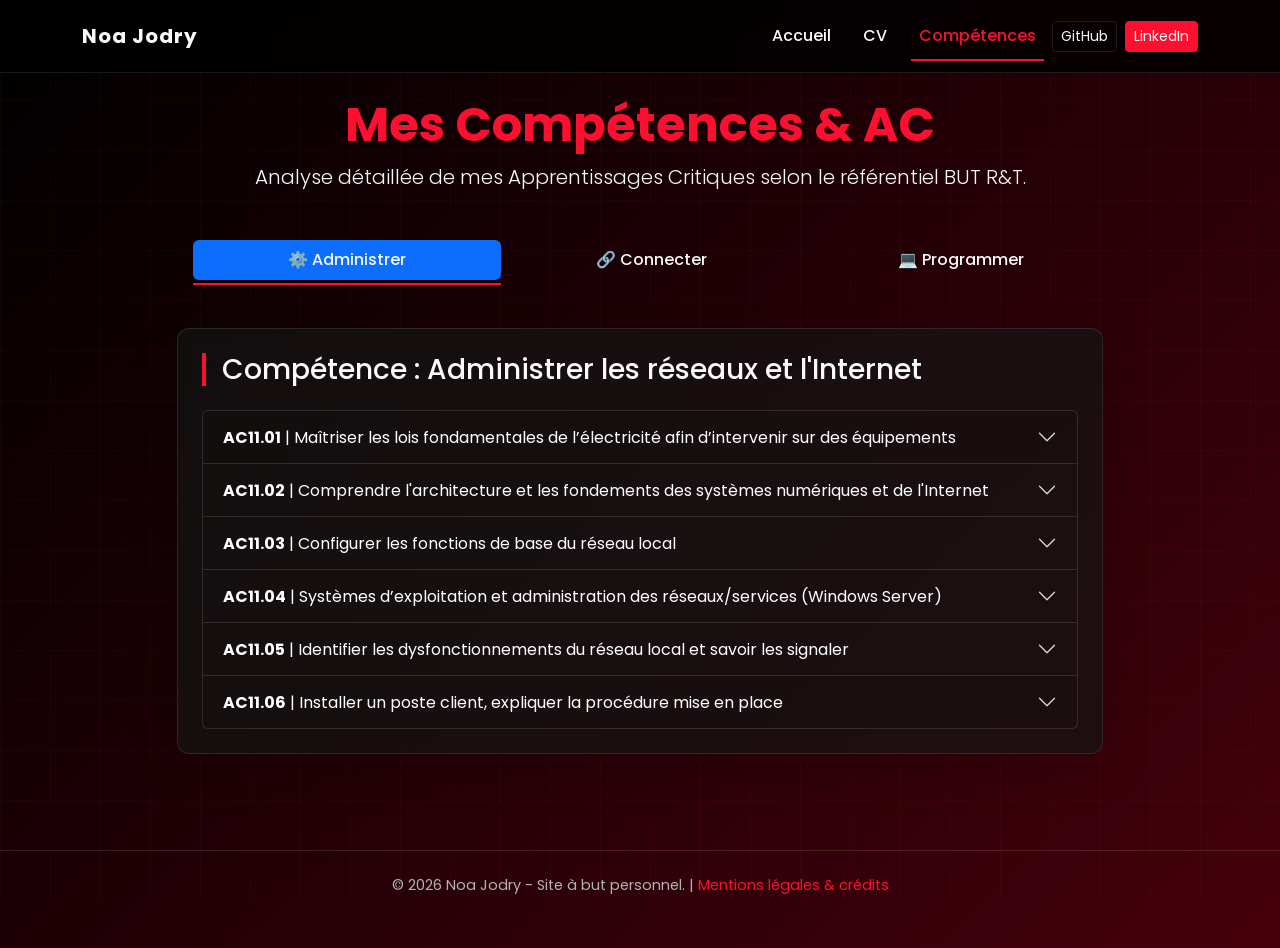
==== competences.html @ 57a2f50e "Update competences.html" ====
<!DOCTYPE html>
<html lang="fr">
<head>
  <meta charset="utf-8" />
  <meta name="viewport" content="width=device-width,initial-scale=1" />
  <title>Noa Jodry — Mes Compétences & AC</title>
  <link href="https://cdn.jsdelivr.net/npm/bootstrap@5.3.2/dist/css/bootstrap.min.css" rel="stylesheet">
  <link rel="stylesheet" href="assets/css/style.css">
  <link rel="icon" type="image/png" href="assets/favicon.png">
  <style>
    /* Ajustements pour les accordéons en thème sombre */
    .accordion-item { 
      background-color: rgba(255, 255, 255, 0.02); 
      border-color: rgba(255,255,255,0.1); 
    }
    .accordion-button { 
      background-color: rgba(0, 0, 0, 0.2); 
      color: #ffffff !important; /* Texte du bouton forcé en blanc */
    }
    .accordion-button:not(.collapsed) { 
      background-color: rgba(255, 15, 47, 0.1); 
      color: #ff0f2f !important; /* Texte rouge quand l'onglet est ouvert */
      box-shadow: none; 
    }
    /* Garde la flèche visible en blanc */
    .accordion-button::after { 
      filter: invert(1); 
    }
    /* --- NOUVEAU : Rend le texte à l'intérieur lisible --- */
    .accordion-body {
      color: rgba(255, 255, 255, 0.85) !important; /* Blanc légèrement adouci pour le confort de lecture */
    }
    .accordion-body strong {
      color: #ffffff !important; /* Met les mots en gras en blanc pur pour les faire ressortir */
    }
  </style>
</head>
<body>

  <nav id="mainNavbar" class="navbar navbar-expand-lg fixed-top">
    <div class="container">
      <a class="navbar-brand fw-bold" href="index.html">Noa Jodry</a>
      <button class="navbar-toggler" type="button" data-bs-toggle="collapse" data-bs-target="#navCollapse">
        <span class="navbar-toggler-icon"></span>
      </button>
      <div class="collapse navbar-collapse" id="navCollapse">
        <ul class="navbar-nav ms-auto align-items-lg-center">
          <li class="nav-item"><a class="nav-link" href="index.html">Accueil</a></li>
          <li class="nav-item"><a class="nav-link" href="cv.html">CV</a></li>
          <li class="nav-item"><a class="nav-link active" href="competences.html">Compétences</a></li>
          
          <li class="nav-item ms-2 d-none d-lg-block"><a class="btn btn-outline-light btn-sm" href="https://github.com/Nowaaa7" target="_blank">GitHub</a></li>
          <li class="nav-item ms-2 d-none d-lg-block"><a class="btn btn-primary btn-sm" href="https://www.linkedin.com/in/noa-jodry/" target="_blank">LinkedIn</a></li>
        </ul>
      </div>
    </div>
  </nav>

  <main class="container py-5 mt-5">
    <header class="text-center mb-5 reveal">
      <h1 class="text-primary display-5 fw-bold">Mes Compétences & AC</h1>
      <p class="lead">Analyse détaillée de mes Apprentissages Critiques selon le référentiel BUT R&T.</p>
    </header>

    <div class="row justify-content-center">
      <div class="col-lg-10">
        
        <ul class="nav nav-pills nav-fill mb-5 reveal delay-1" id="competencesTabs" role="tablist">
          <li class="nav-item" role="presentation">
            <button class="nav-link active" id="admin-tab" data-bs-toggle="tab" data-bs-target="#admin" type="button" role="tab" aria-controls="admin" aria-selected="true">
              ⚙️ Administrer
            </button>
          </li>
          <li class="nav-item" role="presentation">
            <button class="nav-link" id="connect-tab" data-bs-toggle="tab" data-bs-target="#connect" type="button" role="tab" aria-controls="connect" aria-selected="false">
              🔗 Connecter
            </button>
          </li>
          <li class="nav-item" role="presentation">
            <button class="nav-link" id="prog-tab" data-bs-toggle="tab" data-bs-target="#prog" type="button" role="tab" aria-controls="prog" aria-selected="false">
              💻 Programmer
            </button>
          </li>
        </ul>

        <div class="tab-content" id="competencesTabsContent">
          
          <div class="tab-pane fade show active" id="admin" role="tabpanel" aria-labelledby="admin-tab">
            <div class="card p-4 shadow-lg reveal">
              <h2 class="h3 border-start border-4 border-danger ps-3 mb-4">Compétence : Administrer les réseaux et l'Internet</h2>
              
              <div class="accordion" id="accordionAdmin">
                
                <div class="accordion-item">
                  <h2 class="accordion-header">
                    <button class="accordion-button collapsed" type="button" data-bs-toggle="collapse" data-bs-target="#ac1101">
                      <strong>AC11.01</strong> &nbsp;| Maîtriser les lois fondamentales de l’électricité afin d’intervenir sur des équipements
                    </button>
                  </h2>
                  <div id="ac1101" class="accordion-collapse collapse" data-bs-parent="#accordionAdmin">
                    <div class="accordion-body">
                      <div class="mb-3">
                        <span class="badge bg-primary">R1.04 - Fondamentaux des systèmes électroniques</span>
                      </div>
                      <p><strong>Ce que j'ai fait :</strong> J'ai réalisé des montages de circuits électriques sur platines d'essais, effectué des mesures avec des multimètres et vérifié les lois de Kirchhoff (mailles et nœuds) ainsi que la loi d'Ohm.</p>
                      <p><strong>Pourquoi je l'ai fait :</strong> C'est indispensable pour comprendre la couche physique des réseaux (couche 1 du modèle OSI) et savoir comment le signal électrique transite dans nos câbles (PoE, signaux binaires).</p>
                      <p><strong>Comment je l'ai fait :</strong> En TP, j'ai câblé des résistances en série et en parallèle, et utilisé des générateurs de tension continue. J'ai ensuite consigné les valeurs théoriques et pratiques dans un tableau.</p>
                      <p><strong>Mes difficultés :</strong> La manipulation des outils de mesure pour éviter les courts-circuits et bien comprendre la différence de branchement (série pour l'ampèremètre, parallèle pour le voltmètre) a demandé un temps d'adaptation.</p>
                      <p><strong>Ce que j'en ai appris :</strong> J'ai validé la théorie par la pratique et compris l'importance de l'atténuation du signal dans un support physique.</p>
                      <p><strong>Ce que je ferais autrement :</strong> Je prendrais le temps de modéliser systématiquement le circuit sur un simulateur (comme LTspice) avant de passer au câblage réel pour anticiper les résultats.</p>

                      <div class="mt-4 p-4 border border-secondary rounded" style="background-color: rgba(255, 15, 47, 0.05);">
                        <h5 class="h6 text-primary fw-bold mb-4">💻 Traces ciblées : Fichiers sources à télécharger</h5>
                        <div class="d-grid gap-3">
                          <a href="assets/TP3-R104-2025_v3.pdf" download class="btn btn-outline-light text-start d-flex justify-content-between align-items-center p-3">
                            <span><strong>📄 TP3-R104-2025_v3.pdf</strong> TP3 : Compléments et Sensibilisation aux risques électriques</span>
                            <span class="text-primary">📥 Télécharger</span>
                          </a>
                          <a href="assets/TP4-R104-2025_v4.pdf" download class="btn btn-outline-light text-start d-flex justify-content-between align-items-center p-3">
                            <span><strong>📄 TP4-R104-2025_v4.pdf</strong> TP4 : Notion d‘impédance</span>
                            <span class="text-primary">📥 Télécharger</span>
                          </a>
                        </div>
                      </div>
                    </div>
                  </div>
                </div>

                <div class="accordion-item">
                  <h2 class="accordion-header">
                    <button class="accordion-button collapsed" type="button" data-bs-toggle="collapse" data-bs-target="#ac1102">
                      <strong>AC11.02</strong> &nbsp;| Comprendre l'architecture et les fondements des systèmes numériques et de l'Internet
                    </button>
                  </h2>
                  <div id="ac1102" class="accordion-collapse collapse" data-bs-parent="#accordionAdmin">
                    <div class="accordion-body">
                      <div class="mb-3">
                        <span class="badge bg-primary">R1.06 - Architecture des systèmes numériques</span>
                        <span class="badge bg-secondary">R2.06 - Numérisation de l'information</span>
                      </div>
                      <p><strong>Ce que j'ai fait :</strong> J'ai étudié le fonctionnement interne d'un processeur, réalisé des conversions de bases (binaire, hexadécimal) et travaillé sur la logique combinatoire (portes logiques, tables de vérité).</p>
                      <p><strong>Pourquoi je l'ai fait :</strong> Pour comprendre comment une machine (ordinateur ou routeur) traite réellement l'information au niveau matériel et comment les masques sous-réseaux sont calculés mathématiquement.</p>
                      <p><strong>Comment je l'ai fait :</strong> Par des exercices d'algèbre de Boole, des simplifications de tableaux de Karnaugh, et l'utilisation de simulateurs logiques (Logisim) pour recréer des additionneurs binaires.</p>
                      <p><strong>Mes difficultés :</strong> L'abstraction mathématique de l'algèbre de Boole et la méthode de Karnaugh pour simplifier les équations complexes m'ont demandé beaucoup de concentration.</p>
                      <p><strong>Ce que j'en ai appris :</strong> J'ai une vision claire de la façon dont le code est traduit en impulsions électriques, ce qui m'aide énormément pour comprendre l'adressage IPv4 et IPv6.</p>
                      <p><strong>Ce que je ferais autrement :</strong> J'utiliserais des outils de visualisation en ligne plus souvent pour m'entraîner à la conversion binaire de tête de manière plus ludique.</p>

                      <div class="mt-4 p-4 border border-secondary rounded" style="background-color: rgba(255, 15, 47, 0.05);">
                        <h5 class="h6 text-primary fw-bold mb-4">💻 Traces ciblées : Fichiers sources à télécharger</h5>
                        <div class="d-grid gap-3">
                          <a href="assets/TP_binaire_solutions.ipynb.json" download class="btn btn-outline-light text-start d-flex justify-content-between align-items-center p-3">
                            <span><strong>📄 TP_binaire_solutions.ipynb.json</strong> TP : Codage de l'information binaire</span>
                            <span class="text-primary">📥 Télécharger</span>
                          </a>
                          <a href="assets/TP_logique_solutions.ipynb.json" download class="btn btn-outline-light text-start d-flex justify-content-between align-items-center p-3">
                            <span><strong>📄 TP_logique_solutions.ipynb.json</strong> TP : Logique combinatoire</span>
                            <span class="text-primary">📥 Télécharger</span>
                          </a>
                        </div>
                      </div>
                    </div>
                  </div>
                </div>

                <div class="accordion-item">
                  <h2 class="accordion-header">
                    <button class="accordion-button collapsed" type="button" data-bs-toggle="collapse" data-bs-target="#ac1103">
                      <strong>AC11.03</strong> &nbsp;| Configurer les fonctions de base du réseau local
                    </button>
                  </h2>
                  <div id="ac1103" class="accordion-collapse collapse" data-bs-parent="#accordionAdmin">
                    <div class="accordion-body">
                      <div class="mb-3">
                        <span class="badge bg-primary">R1.01 - Initiation aux réseaux</span>
                        <span class="badge bg-secondary">R1.03 - Réseaux locaux</span>
                      </div>
                      <p><strong>Ce que j'ai fait :</strong> J'ai configuré des commutateurs et routeurs Cisco. J'ai mis en place des VLANs, configuré le routage inter-VLAN (Router-on-a-Stick), et défini des routes statiques.</p>
                      <p><strong>Pourquoi je l'ai fait :</strong> Pour segmenter un réseau d'entreprise, isoler les différents services (RH, Production, Serveurs) et assurer la communication entre eux de manière contrôlée.</p>
                      <p><strong>Comment je l'ai fait :</strong> J'ai d'abord simulé la topologie sur Cisco Packet Tracer, puis j'ai implémenté les commandes CLI (IOS Cisco) sur du matériel physique en baie de brassage via un câble console.</p>
                      <p><strong>Mes difficultés :</strong> Mémoriser l'arborescence des modes de commandes Cisco (mode utilisateur, privilégié, configuration globale) et diagnostiquer les erreurs de configuration sur les ports Trunk.</p>
                      <p><strong>Ce que j'en ai appris :</strong> Je maîtrise la logique d'acheminement des trames MAC (couche 2) et des paquets IP (couche 3), et l'importance cruciale de la documentation réseau.</p>
                      <p><strong>Ce que je ferais autrement :</strong> Je prendrais l'habitude de sauvegarder mes configurations (`copy run start`) beaucoup plus régulièrement lors de mes TP sur matériel réel pour éviter les pertes de données.</p>

                      <div class="mt-4 p-4 border border-secondary rounded" style="background-color: rgba(255, 15, 47, 0.05);">
                        <h5 class="h6 text-primary fw-bold mb-4">💻 Traces ciblées : Fichiers sources à télécharger</h5>
                        <div class="d-grid gap-3">
                          <a href="assets/R101_TP6_Jodry_Noa.pdf" download class="btn btn-outline-light text-start d-flex justify-content-between align-items-center p-3">
                            <span><strong>📄 R101_TP6_Jodry_Noa.pdf</strong> R101 - TP6 : Découverte des services réseau</span>
                            <span class="text-primary">📥 Télécharger</span>
                          </a>
                        </div>
                      </div>
                    </div>
                  </div>
                </div>

                <div class="accordion-item">
                  <h2 class="accordion-header">
                    <button class="accordion-button collapsed" type="button" data-bs-toggle="collapse" data-bs-target="#ac1104">
                      <strong>AC11.04</strong> &nbsp;| Systèmes d’exploitation et administration des réseaux/services (Windows Server)
                    </button>
                  </h2>
                  <div id="ac1104" class="accordion-collapse collapse" data-bs-parent="#accordionAdmin">
                    <div class="accordion-body">
                      <div class="mb-3">
                        <span class="badge bg-primary">R1.08 - Base des systèmes d'exploitation</span>
                        <span class="badge bg-secondary">R2.02 - Administration système</span>
                      </div>
                      <p><strong>Ce que j'ai fait :</strong> J'ai conçu et développé une infrastructure centralisée sous Windows Server 2016. J'ai créé un domaine Active Directory, organisé des OU (Élèves/Profs), géré des partages NTFS et automatisé la création des comptes avec un script PowerShell.</p>
                      <p><strong>Pourquoi je l'ai fait :</strong> Pour centraliser l'authentification des utilisateurs, sécuriser les données via le principe du "Moindre Privilège", et automatiser des tâches d'administration lourdes.</p>
                      <p><strong>Comment je l'ai fait :</strong> En utilisant l'interface <em>Utilisateurs et ordinateurs Active Directory</em> et les GPO. Pour les permissions, j'ai configuré les partages en "Contrôle total" et géré les restrictions via NTFS. J'ai scripté avec les cmdlets <code>New-ADUser</code> et <code>icacls</code>.</p>
                      <p><strong>Mes difficultés :</strong> Comprendre que la permission effective est la plus restrictive entre celle du partage réseau et celle du système de fichiers NTFS. La syntaxe PowerShell m'a également demandé beaucoup de rigueur.</p>
                      <p><strong>Ce que j'en ai appris :</strong> La différence fondamentale entre permissions réseau et locales. J'ai pris conscience de l'importance de l'automatisation pour l'industrialisation d'un SI.</p>
                      <p><strong>Ce que je ferais autrement :</strong> Mon script PowerShell pourrait être amélioré pour lire directement les données d'un fichier <code>.csv</code> fourni par les RH, afin d'importer toute une promotion d'un seul coup.</p>
                      
                      <div class="mt-4 p-4 border border-secondary rounded" style="background-color: rgba(255, 15, 47, 0.05);">
                        <h5 class="h6 text-primary fw-bold mb-4">💻 Traces ciblées : Fichiers sources à télécharger</h5>
                        <div class="d-grid gap-3">
                          <a href="assets/TP_binaire_solutions.ipynb.json" download class="btn btn-outline-light text-start d-flex justify-content-between align-items-center p-3">
                            <span><strong>📄 TP_binaire_solutions.ipynb.json</strong> TP : Codage de l'information binaire</span>
                            <span class="text-primary">📥 Télécharger</span>
                          </a>
                          <a href="assets/TP_logique_solutions.ipynb.json" download class="btn btn-outline-light text-start d-flex justify-content-between align-items-center p-3">
                            <span><strong>📄 TP_logique_solutions.ipynb.json</strong> TP : Logique combinatoire</span>
                            <span class="text-primary">📥 Télécharger</span>
                          </a>
                        </div>
                      </div>
                    </div>
                  </div>
                </div>

                <div class="accordion-item">
                  <h2 class="accordion-header">
                    <button class="accordion-button collapsed" type="button" data-bs-toggle="collapse" data-bs-target="#ac1105">
                      <strong>AC11.05</strong> &nbsp;| Identifier les dysfonctionnements du réseau local et savoir les signaler
                    </button>
                  </h2>
                  <div id="ac1105" class="accordion-collapse collapse" data-bs-parent="#accordionAdmin">
                    <div class="accordion-body">
                      <div class="mb-3">
                        <span class="badge bg-primary">R1.02 - Principes des réseaux</span>
                        <span class="badge bg-secondary">R2.03 - Base des services réseaux</span>
                      </div>
                      <p><strong>Ce que j'ai fait :</strong> J'ai utilisé l'analyseur de trames Wireshark pour capturer du trafic et identifier l'origine de pannes réseau (boucles de routage, requêtes DHCP sans réponse).</p>
                      <p><strong>Pourquoi je l'ai fait :</strong> Le "troubleshooting" (dépannage) est le cœur du métier R&T. Il faut savoir isoler un problem plutôt que de deviner son origine.</p>
                      <p><strong>Comment je l'ai fait :</strong> En appliquant une méthode "Bottom-Up" (de la couche physique 1 à la couche applicative 7). Utilisation des commandes <code>ping</code>, <code>tracert / traceroute</code>, et des filtres Wireshark (ex: <code>ip.addr == ...</code>).</p>
                      <p><strong>Mes difficultés :</strong> Lire et interpréter les paquets directement dans leurs formats bruts (hexadécimal) et comprendre la structure des entêtes (TCP, IP).</p>
                      <p><strong>Ce que j'en ai appris :</strong> Les commandes de diagnostic de base sont très puissantes. J'ai appris à ne jamais paniquer face à une panne et à procéder par élimination.</p>
                      <p><strong>Ce que je ferais autrement :</strong> Rédiger des fiches d'incidents plus détaillées ("tickets") lors des TP pour documenter la panne, ses causes, et la solution apportée, comme on le fait en entreprise.</p>

                      <div class="mt-4 p-4 border border-secondary rounded" style="background-color: rgba(255, 15, 47, 0.05);">
                        <h5 class="h6 text-primary fw-bold mb-4">💻 Traces ciblées : Fichiers sources à télécharger</h5>
                        <div class="d-grid gap-3">
                          <a href="assets/Compte-Rendu TP1 R203.pdf" download class="btn btn-outline-light text-start d-flex justify-content-between align-items-center p-3">
                            <span><strong>📄 Compte-Rendu TP1 R203.pdf</strong> R2.03 - TP1 Serveur WEB Apache2 & Serveur WEB Nginx</span>
                            <span class="text-primary">📥 Télécharger</span>
                          </a>
                        </div>
                      </div>
                    </div>
                  </div>
                </div>

                <div class="accordion-item">
                  <h2 class="accordion-header">
                    <button class="accordion-button collapsed" type="button" data-bs-toggle="collapse" data-bs-target="#ac1106">
                      <strong>AC11.06</strong> &nbsp;| Installer un poste client, expliquer la procédure mise en place
                    </button>
                  </h2>
                  <div id="ac1106" class="accordion-collapse collapse" data-bs-parent="#accordionAdmin">
                    <div class="accordion-body">
                      <div class="mb-3">
                        <span class="badge bg-primary">R1.08 - Base des systèmes d'exploitation</span>
                      </div>
                      <p><strong>Ce que j'ai fait :</strong> J'ai installé des systèmes d'exploitation clients (Windows 10, Ubuntu Linux) sur des machines physiques et des machines virtuelles (VirtualBox, VMware). J'ai configuré leurs paramètres réseaux.</p>
                      <p><strong>Pourquoi je l'ai fait :</strong> Pour fournir un environnement de travail fonctionnel à un utilisateur final et le connecter au réseau local de l'entreprise.</p>
                      <p><strong>Comment je l'ai fait :</strong> Création de clés USB bootables avec l'outil Rufus, gestion des séquences de boot dans le BIOS/UEFI, partitionnement des disques, et jonction aux domaines Active Directory.</p>
                      <p><strong>Mes difficultés :</strong> Comprendre les différents types de partitionnement (MBR vs GPT) et les problèmes de pilotes (drivers) de cartes réseau post-installation.</p>
                      <p><strong>Ce que j'en ai appris :</strong> L'importance de la phase de post-installation (mises à jour de sécurité, configuration des pare-feux locaux, installation d'antivirus).</p>
                      <p><strong>Ce que je ferais autrement :</strong> Je m'intéresserais davantage aux outils de déploiement d'images réseau (comme WDS ou FOG) pour ne plus avoir à faire ces installations manuellement poste par poste.</p>

                      <div class="mt-4 p-3 border border-secondary rounded" style="background-color: rgba(255, 15, 47, 0.05);">
                        <h5 class="h6 text-primary fw-bold mb-3">📸 Traces ciblées :</h5>
                        <div class="row g-3">
                          <div class="col-md-6 text-center">
                            <p class="small text-muted mb-2"><em>Organisation des groupes AD</em></p>
                            <img src="assets/trace1.png" alt="Capture Active Directory" class="img-fluid rounded border border-secondary zoomable-image" style="max-height: 200px; object-fit: cover;">
                          </div>
                          <div class="col-md-6 text-center">
                            <p class="small text-muted mb-2"><em>Script d'automatisation PowerShell</em></p>
                            <img src="assets/trace2.png" alt="Capture PowerShell" class="img-fluid rounded border border-secondary zoomable-image" style="max-height: 200px; object-fit: cover;">
                          </div>
                        </div>
                      </div>
                    </div>
                  </div>
                </div>

              </div> </div>
          </div>

          <div class="tab-pane fade" id="connect" role="tabpanel" aria-labelledby="connect-tab">
            <div class="card p-4 shadow-lg reveal">
              <h2 class="h3 border-start border-4 border-danger ps-3 mb-4">Compétence : Connecter les entreprises et les usagers</h2>
              
              <div class="accordion" id="accordionConnect">

                <div class="accordion-item">
                  <h2 class="accordion-header">
                    <button class="accordion-button collapsed" type="button" data-bs-toggle="collapse" data-bs-target="#ac1201">
                      <strong>AC12.01</strong> &nbsp;| Mesurer, analyser et commenter les signaux
                    </button>
                  </h2>
                  <div id="ac1201" class="accordion-collapse collapse" data-bs-parent="#accordionConnect">
                    <div class="accordion-body">
                      <div class="mb-3">
                        <span class="badge bg-primary">R1.13 - Mathématiques du signal</span>
                        <span class="badge bg-secondary">R2.05 - Signaux et systèmes</span>
                      </div>
                      <p><strong>Ce que j'ai fait :</strong> J'ai généré des signaux électriques (carrés, sinusoïdaux) et je les ai mesurés à l'aide d'oscilloscopes numériques pour en analyser le comportement dans le temps et en fréquence.</p>
                      <p><strong>Pourquoi je l'ai fait :</strong> L'information transmise sur les réseaux (comme l'ADSL ou la fibre) repose sur des variations de signaux. Comprendre ces phénomènes permet de diagnostiquer les erreurs de transmission (bruit, atténuation).</p>
                      <p><strong>Comment je l'ai fait :</strong> Utilisation de générateurs de basses fréquences (GBF), réglage des bases de temps et des déclencheurs (triggers) sur l'oscilloscope, et calculs de périodes, fréquences, et amplitudes.</p>
                      <p><strong>Mes difficultés :</strong> La stabilisation d'un signal complexe à l'écran à l'aide de la fonction trigger, et le calcul mental rapide pour passer des divisions de l'écran aux valeurs réelles.</p>
                      <p><strong>Ce que j'en ai appris :</strong> Un signal théorique carré n'est jamais parfait en réalité (temps de montée, de descente, dépassement), ce qui impacte la vitesse maximale de transmission des données (débit binaire).</p>
                      <p><strong>Ce que je ferais autrement :</strong> J'utiliserais les fonctionnalités d'export USB de l'oscilloscope pour intégrer de vraies courbes dans mes comptes rendus de TP au lieu de les dessiner schématiquement.</p>

                      <div class="mt-4 p-4 border border-secondary rounded" style="background-color: rgba(255, 15, 47, 0.05);">
                        <h5 class="h6 text-primary fw-bold mb-4">💻 Traces ciblées : Fichiers sources à télécharger</h5>
                        <div class="d-grid gap-3">
                          <a href="assets/AC1201_document1.pdf" download class="btn btn-outline-light text-start d-flex justify-content-between align-items-center p-3">
                            <span><strong>📄 AC1201_document1.pdf</strong> Description du premier document</span>
                            <span class="text-primary">📥 Télécharger</span>
                          </a>
                          <a href="assets/AC1201_document2.pdf" download class="btn btn-outline-light text-start d-flex justify-content-between align-items-center p-3">
                            <span><strong>📄 AC1201_document2.pdf</strong> Description du deuxième document</span>
                            <span class="text-primary">📥 Télécharger</span>
                          </a>
                        </div>
                      </div>
                    </div>
                  </div>
                </div>

                <div class="accordion-item">
                  <h2 class="accordion-header">
                    <button class="accordion-button collapsed" type="button" data-bs-toggle="collapse" data-bs-target="#ac1202">
                      <strong>AC12.02</strong> &nbsp;| Caractériser des systèmes de transmissions élémentaires (Modélisation)
                    </button>
                  </h2>
                  <div id="ac1202" class="accordion-collapse collapse" data-bs-parent="#accordionConnect">
                    <div class="accordion-body">
                      <div class="mb-3">
                        <span class="badge bg-primary">R1.14 - Mathématiques des transmissions</span>
                        <span class="badge bg-secondary">SAE 1.03 - Découvrir un dispositif de transmission</span>
                      </div>
                      <p><strong>Ce que j'ai fait :</strong> Dans le cadre de la SAE 1.03, j'ai modélisé mathématiquement et numériquement une ligne de transmission en cuivre (câble coaxial, paires torsadées) à l'aide du logiciel LTspice.</p>
                      <p><strong>Pourquoi je l'ai fait :</strong> Pour anticiper la dégradation du signal selon la longueur du câble, sans avoir besoin de dérouler physiquement des kilomètres de cuivre.</p>
                      <p><strong>Comment je l'ai fait :</strong> En modélisant des tronçons de ligne par des composants élémentaires (Résistances, Inductances, Condensateurs = schéma RLC série/parallèle), puis en lançant des simulations temporelles et fréquentielles (diagrammes de Bode).</p>
                      <p><strong>Mes difficultés :</strong> La prise en main de l'interface de LTspice, un peu austère, et la corrélation entre les équations mathématiques théoriques vues en cours et les résultats de la simulation.</p>
                      <p><strong>Ce que j'en ai appris :</strong> J'ai visuellement compris pourquoi la longueur d'un câble Ethernet RJ45 est limitée à environ 100 mètres avant de subir une atténuation trop sévère nécessitant un répéteur.</p>
                      <p><strong>Ce que je ferais autrement :</strong> Je prendrais le temps d'explorer l'outil MATLAB/Simulink en parallèle pour obtenir des graphiques plus esthétiques pour mes rapports de projet.</p>

                      <div class="mt-4 p-4 border border-secondary rounded" style="background-color: rgba(255, 15, 47, 0.05);">
                        <h5 class="h6 text-primary fw-bold mb-4">💻 Traces ciblées : Fichiers sources à télécharger</h5>
                        <div class="d-grid gap-3">
                          <a href="assets/AC1202_document1.pdf" download class="btn btn-outline-light text-start d-flex justify-content-between align-items-center p-3">
                            <span><strong>📄 AC1202_document1.pdf</strong> Description du premier document</span>
                            <span class="text-primary">📥 Télécharger</span>
                          </a>
                          <a href="assets/AC1202_document2.pdf" download class="btn btn-outline-light text-start d-flex justify-content-between align-items-center p-3">
                            <span><strong>📄 AC1202_document2.pdf</strong> Description du deuxième document</span>
                            <span class="text-primary">📥 Télécharger</span>
                          </a>
                        </div>
                      </div>
                    </div>
                  </div>
                </div>

                <div class="accordion-item">
                  <h2 class="accordion-header">
                    <button class="accordion-button collapsed" type="button" data-bs-toggle="collapse" data-bs-target="#ac1203">
                      <strong>AC12.03</strong> &nbsp;| Déployer des supports de transmission
                    </button>
                  </h2>
                  <div id="ac1203" class="accordion-collapse collapse" data-bs-parent="#accordionConnect">
                    <div class="accordion-body">
                      <div class="mb-3">
                        <span class="badge bg-primary">R1.05 - Supports de transmission pour les réseaux</span>
                      </div>
                      <p><strong>Ce que j'ai fait :</strong> J'ai réalisé du câblage réseau physique (fabrication de cordons RJ45 droits et croisés) et testé la connectivité de la baie de brassage jusqu'aux prises murales.</p>
                      <p><strong>Pourquoi je l'ai fait :</strong> Le câblage est la base de toute infrastructure. Un mauvais sertissage peut causer des erreurs intermittentes extrêmement complexes à détecter au niveau logique (pertes de paquets, chute de débit).</p>
                      <p><strong>Comment je l'ai fait :</strong> À l'aide de pinces à sertir, de pinces à dénuder et de câbles UTP/STP. J'ai respecté scrupuleusement la norme de câblage T568B, puis testé mes câbles avec un testeur de continuité.</p>
                      <p><strong>Mes difficultés :</strong> Maintenir les 8 petits fils de cuivre alignés dans le bon ordre de couleur lors de l'insertion dans l'embout RJ45 avant de serrer avec la pince.</p>
                      <p><strong>Ce que j'en ai appris :</strong> La rigueur manuelle est aussi importante que la logique informatique. J'ai également compris le rôle du blindage (feuille d'aluminium) contre les interférences électromagnétiques (EMI).</p>
                      <p><strong>Ce que je ferais autrement :</strong> J'aimerais m'entraîner davantage sur les supports optiques (fibre) et utiliser une soudeuse à fibre optique, car c'est le standard de demain.</p>

                      <div class="mt-4 p-4 border border-secondary rounded" style="background-color: rgba(255, 15, 47, 0.05);">
                        <h5 class="h6 text-primary fw-bold mb-4">💻 Traces ciblées : Fichiers sources à télécharger</h5>
                        <div class="d-grid gap-3">
                          <a href="assets/AC1203_document1.pdf" download class="btn btn-outline-light text-start d-flex justify-content-between align-items-center p-3">
                            <span><strong>📄 AC1203_document1.pdf</strong> Description du premier document</span>
                            <span class="text-primary">📥 Télécharger</span>
                          </a>
                          <a href="assets/AC1203_document2.pdf" download class="btn btn-outline-light text-start d-flex justify-content-between align-items-center p-3">
                            <span><strong>📄 AC1203_document2.pdf</strong> Description du deuxième document</span>
                            <span class="text-primary">📥 Télécharger</span>
                          </a>
                        </div>
                      </div>
                    </div>
                  </div>
                </div>

                <div class="accordion-item">
                  <h2 class="accordion-header">
                    <button class="accordion-button collapsed" type="button" data-bs-toggle="collapse" data-bs-target="#ac1204">
                      <strong>AC12.04</strong> &nbsp;| Connecter les systèmes de ToIP (Asterisk / VoIP)
                    </button>
                  </h2>
                  <div id="ac1204" class="accordion-collapse collapse" data-bs-parent="#accordionConnect">
                    <div class="accordion-body">
                      <div class="mb-3">
                        <span class="badge bg-primary">R2.04 - Initiation à la téléphonie d'entreprise</span>
                      </div>
                      <p><strong>Ce que j'ai fait :</strong> J'ai déployé un serveur IPBX sous Asterisk (Linux Alpine), configuré des postes Fanvil (interface web) et des téléphones Cisco via auto-provisioning (serveur TFTP). J'ai paramétré le Dialplan (messagerie, serveur vocal interactif).</p>
                      <p><strong>Pourquoi je l'ai fait :</strong> Pour mettre en place une infrastructure de communication permettant aux collaborateurs de s'appeler, tout en garantissant l'interopérabilité entre différents constructeurs via le protocole SIP.</p>
                      <p><strong>Comment je l'ai fait :</strong> Dans Asterisk, manipulation des fichiers <code>pjsip.conf</code> (endpoints, auth) et <code>extensions.conf</code> (le Dialplan). Pour les Cisco, installation d'un service <code>in.tftpd</code> et création de fichiers XML (ex: <code>SEP<MAC>.cnf.xml</code>).</p>
                      <p><strong>Mes difficultés :</strong> La syntaxe stricte d'Asterisk. Des soucis d'enregistrement SIP (erreurs de bind ou d'identifiants). L'auto-provisioning Cisco exigeait que le nom du fichier XML contienne la bonne adresse MAC sans aucune erreur.</p>
                      <p><strong>Ce que j'en ai appris :</strong> Le fonctionnement du SIP (port UDP 5060) pour l'établissement des sessions. J'ai saisi l'avantage de l'auto-provisioning en milieu professionnel (déploiement de masse) face à la configuration manuelle.</p>
                      <p><strong>Ce que je ferais autrement :</strong> Plutôt que de copier manuellement les fichiers XML, je développerais un script Python prenant en entrée un fichier CSV (MAC et extensions) pour générer automatiquement tous les fichiers de configuration.</p>
                      
                      <div class="mt-4 p-4 border border-secondary rounded" style="background-color: rgba(255, 15, 47, 0.05);">
                        <h5 class="h6 text-primary fw-bold mb-4">💻 Traces ciblées : Fichiers sources à télécharger</h5>
                        <div class="d-grid gap-3">
                          <a href="assets/AC1204_document1.pdf" download class="btn btn-outline-light text-start d-flex justify-content-between align-items-center p-3">
                            <span><strong>📄 AC1204_document1.pdf</strong> Description du premier document</span>
                            <span class="text-primary">📥 Télécharger</span>
                          </a>
                          <a href="assets/AC1204_document2.pdf" download class="btn btn-outline-light text-start d-flex justify-content-between align-items-center p-3">
                            <span><strong>📄 AC1204_document2.pdf</strong> Description du deuxième document</span>
                            <span class="text-primary">📥 Télécharger</span>
                          </a>
                        </div>
                      </div>
                    </div>
                  </div>
                </div>

                <div class="accordion-item">
                  <h2 class="accordion-header">
                    <button class="accordion-button collapsed" type="button" data-bs-toggle="collapse" data-bs-target="#ac1205">
                      <strong>AC12.05</strong> &nbsp;| Communiquer avec un tiers et adapter son discours
                    </button>
                  </h2>
                  <div id="ac1205" class="accordion-collapse collapse" data-bs-parent="#accordionConnect">
                    <div class="accordion-body">
                      <div class="mb-3">
                        <span class="badge bg-primary">R1.11 / R2.11 - Communication</span>
                      </div>
                      <p><strong>Ce que j'ai fait :</strong> J'ai rédigé des rapports techniques pour chaque projet (SAE) et j'ai soutenu mes travaux à l'oral devant un jury d'enseignants. J'ai aussi rédigé des mails professionnels simulés.</p>
                      <p><strong>Pourquoi je l'ai fait :</strong> Un technicien réseau ne fait pas que coder ou câbler. Il doit expliquer ses choix à sa hiérarchie, former des utilisateurs, et convaincre des clients. La communication est essentielle.</p>
                      <p><strong>Comment je l'ai fait :</strong> J'ai structuré mes comptes rendus (Introduction, Méthodologie, Résultats, Conclusion) et conçu des diaporamas épurés. À l'oral, j'ai travaillé mon débit de parole et ma posture.</p>
                      <p><strong>Mes difficultés :</strong> Vulgariser des concepts très techniques (comme le routage inter-VLAN) pour un auditoire qui ne serait pas forcément expert en informatique.</p>
                      <p><strong>Ce que j'en ai appris :</strong> Un bon schéma vaut parfois mieux qu'un long discours. J'ai appris à adapter mon vocabulaire technique selon mon interlocuteur (directeur financier vs ingénieur réseau).</p>
                      <p><strong>Ce que je ferais autrement :</strong> Je m'enregistrerais en vidéo lors de mes répétitions pour repérer mes tics de langage et améliorer la fluidité de mes présentations.</p>

                      <div class="mt-4 p-4 border border-secondary rounded" style="background-color: rgba(255, 15, 47, 0.05);">
                        <h5 class="h6 text-primary fw-bold mb-4">💻 Traces ciblées : Fichiers sources à télécharger</h5>
                        <div class="d-grid gap-3">
                          <a href="assets/AC1205_document1.pdf" download class="btn btn-outline-light text-start d-flex justify-content-between align-items-center p-3">
                            <span><strong>📄 AC1205_document1.pdf</strong> Description du premier document</span>
                            <span class="text-primary">📥 Télécharger</span>
                          </a>
                          <a href="assets/AC1205_document2.pdf" download class="btn btn-outline-light text-start d-flex justify-content-between align-items-center p-3">
                            <span><strong>📄 AC1205_document2.pdf</strong> Description du deuxième document</span>
                            <span class="text-primary">📥 Télécharger</span>
                          </a>
                        </div>
                      </div>
                    </div>
                  </div>
                </div>

              </div> </div>
          </div>

          <div class="tab-pane fade" id="prog" role="tabpanel" aria-labelledby="prog-tab">
            <div class="card p-4 shadow-lg reveal">
              <h2 class="h3 border-start border-4 border-danger ps-3 mb-4">Compétence : Créer des outils et applications informatiques</h2>
              
              <div class="accordion" id="accordionProg">

                <div class="accordion-item">
                  <h2 class="accordion-header">
                    <button class="accordion-button collapsed" type="button" data-bs-toggle="collapse" data-bs-target="#ac1301">
                      <strong>AC13.01</strong> &nbsp;| Utiliser un système informatique et ses outils (Linux CLI)
                    </button>
                  </h2>
                  <div id="ac1301" class="accordion-collapse collapse" data-bs-parent="#accordionProg">
                    <div class="accordion-body">
                      <div class="mb-3">
                        <span class="badge bg-primary">R1.08 - Base des systèmes d'exploitation</span>
                        <span class="badge bg-secondary">R1.07 - Fondamentaux de programmation</span>
                      </div>
                      <p><strong>Ce que j'ai fait :</strong> J'ai administré des systèmes Linux (Debian/Ubuntu) exclusivement en ligne de commande (CLI). J'ai géré l'arborescence des fichiers, les permissions (chmod, chown) et les utilisateurs système.</p>
                      <p><strong>Pourquoi je l'ai fait :</strong> La majorité des serveurs et équipements réseaux (y compris Cisco, pare-feux, serveurs web) fonctionnent sur des bases Linux/Unix sans interface graphique. La maîtrise du shell est obligatoire.</p>
                      <p><strong>Comment je l'ai fait :</strong> Connexion en SSH via PuTTY ou le terminal. Utilisation intensive des commandes Bash (<code>ls, grep, awk, tar, nano, vim</code>) et gestion des paquets avec <code>apt</code>.</p>
                      <p><strong>Mes difficultés :</strong> Retenir les très nombreux paramètres et options des commandes (comme les drapeaux de la commande <code>tar -xzvf</code>) et s'habituer à l'éditeur <code>vim</code>.</p>
                      <p><strong>Ce que j'en ai appris :</strong> L'interface en ligne de commande est infiniment plus rapide et puissante qu'une interface graphique une fois qu'on la maîtrise. J'ai aussi appris à lire la documentation via la commande <code>man</code>.</p>
                      <p><strong>Ce que je ferais autrement :</strong> Créer un fichier "pense-bête" (cheat sheet) personnalisé dès les premiers cours pour centraliser les commandes utiles au lieu de les chercher à chaque fois sur Internet.</p>

                      <div class="mt-4 p-4 border border-secondary rounded" style="background-color: rgba(255, 15, 47, 0.05);">
                        <h5 class="h6 text-primary fw-bold mb-4">💻 Traces ciblées : Fichiers sources à télécharger</h5>
                        <div class="d-grid gap-3">
                          <a href="assets/AC1301_document1.pdf" download class="btn btn-outline-light text-start d-flex justify-content-between align-items-center p-3">
                            <span><strong>📄 AC1301_document1.pdf</strong> Description du premier document</span>
                            <span class="text-primary">📥 Télécharger</span>
                          </a>
                          <a href="assets/AC1301_document2.pdf" download class="btn btn-outline-light text-start d-flex justify-content-between align-items-center p-3">
                            <span><strong>📄 AC1301_document2.pdf</strong> Description du deuxième document</span>
                            <span class="text-primary">📥 Télécharger</span>
                          </a>
                        </div>
                      </div>
                    </div>
                  </div>
                </div>

                <div class="accordion-item">
                  <h2 class="accordion-header">
                    <button class="accordion-button collapsed" type="button" data-bs-toggle="collapse" data-bs-target="#ac1302">
                      <strong>AC13.02</strong> &nbsp;| Lire, exécuter, corriger et modifier un programme
                    </button>
                  </h2>
                  <div id="ac1302" class="accordion-collapse collapse" data-bs-parent="#accordionProg">
                    <div class="accordion-body">
                      <div class="mb-3">
                        <span class="badge bg-primary">R1.07 - Fondamentaux de la programmation</span>
                      </div>
                      <p><strong>Ce que j'ai fait :</strong> J'ai reçu des codes Python contenant des erreurs (syntaxe ou logique). Mon travail a consisté à comprendre l'intention du codeur original, trouver les bugs ("débogage") et appliquer des correctifs.</p>
                      <p><strong>Pourquoi je l'ai fait :</strong> En entreprise, on crée rarement un projet de zéro (from scratch). On passe l'essentiel de son temps à maintenir, lire et améliorer le code des autres collaborateurs.</p>
                      <p><strong>Comment je l'ai fait :</strong> J'ai utilisé l'outil de débogage intégré à mon IDE (Visual Studio Code). J'ai placé des points d'arrêt (breakpoints) et j'ai exécuté le code pas à pas pour suivre l'évolution des variables.</p>
                      <p><strong>Mes difficultés :</strong> Comprendre la logique d'un code qui n'est pas commenté, et repérer les erreurs de type (ex: additionner une chaîne de caractères avec un entier, typique en Python).</p>
                      <p><strong>Ce que j'en ai appris :</strong> J'ai appris à ne plus avoir peur des grands messages d'erreurs (tracebacks) dans la console : ils indiquent précisément la ligne et la nature du problème.</p>
                      <p><strong>Ce que je ferais autrement :</strong> J'utiliserais des outils d'analyse statique de code (linters comme Pylint ou Flake8) pour détecter les erreurs de syntaxe automatiquement avant même l'exécution.</p>

                      <div class="mt-4 p-4 border border-secondary rounded" style="background-color: rgba(255, 15, 47, 0.05);">
                        <h5 class="h6 text-primary fw-bold mb-4">💻 Traces ciblées : Fichiers sources à télécharger</h5>
                        <div class="d-grid gap-3">
                          <a href="assets/AC1302_document1.pdf" download class="btn btn-outline-light text-start d-flex justify-content-between align-items-center p-3">
                            <span><strong>📄 AC1302_document1.pdf</strong> Description du premier document</span>
                            <span class="text-primary">📥 Télécharger</span>
                          </a>
                          <a href="assets/AC1302_document2.pdf" download class="btn btn-outline-light text-start d-flex justify-content-between align-items-center p-3">
                            <span><strong>📄 AC1302_document2.pdf</strong> Description du deuxième document</span>
                            <span class="text-primary">📥 Télécharger</span>
                          </a>
                        </div>
                      </div>
                    </div>
                  </div>
                </div>

                <div class="accordion-item">
                  <h2 class="accordion-header">
                    <button class="accordion-button collapsed" type="button" data-bs-toggle="collapse" data-bs-target="#ac1303">
                      <strong>AC13.03</strong> &nbsp;| Traduire un algorithme, dans un langage et pour un environnement donné
                    </button>
                  </h2>
                  <div id="ac1303" class="accordion-collapse collapse" data-bs-parent="#accordionProg">
                    <div class="accordion-body">
                      <div class="mb-3">
                        <span class="badge bg-primary">R1.07 - Fondamentaux de programmation</span>
                        <span class="badge bg-secondary">R2.08 - Analyse de données structurées</span>
                      </div>
                      <p><strong>Ce que j'ai fait :</strong> J'ai conçu des algorithmes (comme des algorithmes de recherche ou de tri) sous forme de pseudo-code sur papier, que j'ai ensuite traduits en langage Python.</p>
                      <p><strong>Pourquoi je l'ai fait :</strong> Il est crucial de séparer la logique de résolution du problème mathématique de la contrainte syntaxique du langage informatique.</p>
                      <p><strong>Comment je l'ai fait :</strong> J'ai structuré ma pensée en utilisant des logigrammes, puis j'ai déclaré des fonctions Python avec leurs boucles (`for`, `while`) et leurs conditions (`if`, `elif`).</p>
                      <p><strong>Mes difficultés :</strong> Gérer correctement les conditions d'arrêt des boucles <code>while</code> (éviter les boucles infinies) et manipuler proprement les index dans les listes imbriquées.</p>
                      <p><strong>Ce que j'en ai appris :</strong> Le temps passé à réfléchir avec un stylo et du papier fait gagner énormément de temps de codage et évite de recommencer son programme à zéro.</p>
                      <p><strong>Ce que je ferais autrement :</strong> Implémenter le "Test Driven Development" (TDD) : écrire les tests qui vérifient mon algorithme avant même d'écrire la fonction elle-même.</p>

                      <div class="mt-4 p-4 border border-secondary rounded" style="background-color: rgba(255, 15, 47, 0.05);">
                        <h5 class="h6 text-primary fw-bold mb-4">💻 Traces ciblées : Fichiers sources à télécharger</h5>
                        <div class="d-grid gap-3">
                          <a href="assets/AC1303_document1.pdf" download class="btn btn-outline-light text-start d-flex justify-content-between align-items-center p-3">
                            <span><strong>📄 AC1303_document1.pdf</strong> Description du premier document</span>
                            <span class="text-primary">📥 Télécharger</span>
                          </a>
                          <a href="assets/AC1303_document2.pdf" download class="btn btn-outline-light text-start d-flex justify-content-between align-items-center p-3">
                            <span><strong>📄 AC1303_document2.pdf</strong> Description du deuxième document</span>
                            <span class="text-primary">📥 Télécharger</span>
                          </a>
                        </div>
                      </div>
                    </div>
                  </div>
                </div>

                <div class="accordion-item">
                  <h2 class="accordion-header">
                    <button class="accordion-button collapsed" type="button" data-bs-toggle="collapse" data-bs-target="#ac1304">
                      <strong>AC13.04</strong> &nbsp;| Connaître l’architecture et les technologies d’un site Web
                    </button>
                  </h2>
                  <div id="ac1304" class="accordion-collapse collapse" data-bs-parent="#accordionProg">
                    <div class="accordion-body">
                      <div class="mb-3">
                        <span class="badge bg-primary">R1.09 - Intro aux technologies Web</span>
                        <span class="badge bg-secondary">R2.09 - Initiation au dev Web</span>
                      </div>
                      <p><strong>Ce que j'ai fait :</strong> J'ai conçu et développé de A à Z ce portfolio numérique personnel. J'ai créé les pages, structuré le contenu et géré le design pour différents écrans.</p>
                      <p><strong>Pourquoi je l'ai fait :</strong> Pour acquérir les fondamentaux du développement Front-End, comprendre le fonctionnement des requêtes HTTP du point de vue client, et me mettre en valeur numériquement.</p>
                      <p><strong>Comment je l'ai fait :</strong> En utilisant les langages balisés HTML5 pour la structure et CSS3 pour le style. J'ai intégré le framework Bootstrap 5 pour faciliter la responsivité (affichage mobile). J'ai ensuite hébergé le site sur GitHub Pages.</p>
                      <p><strong>Mes difficultés :</strong> L'alignement des éléments via CSS (modèle des boîtes, Flexbox), et la gestion du comportement des menus sur les petits écrans (smartphones).</p>
                      <p><strong>Ce que j'en ai appris :</strong> J'ai compris la différence entre la structure sémantique (HTML) et la présentation visuelle (CSS), ainsi que le principe fondamental du "Mobile First".</p>
                      <p><strong>Ce que je ferais autrement :</strong> J'introduirais plus de JavaScript dynamique pour créer des interactions plus poussées, ou j'explorerais un préprocesseur CSS comme SASS pour mieux organiser mes styles.</p>

                      <div class="mt-4 p-4 border border-secondary rounded" style="background-color: rgba(255, 15, 47, 0.05);">
                        <h5 class="h6 text-primary fw-bold mb-4">💻 Traces ciblées : Fichiers sources à télécharger</h5>
                        <div class="d-grid gap-3">
                          <a href="assets/AC1304_document1.pdf" download class="btn btn-outline-light text-start d-flex justify-content-between align-items-center p-3">
                            <span><strong>📄 AC1304_document1.pdf</strong> Description du premier document</span>
                            <span class="text-primary">📥 Télécharger</span>
                          </a>
                          <a href="assets/AC1304_document2.pdf" download class="btn btn-outline-light text-start d-flex justify-content-between align-items-center p-3">
                            <span><strong>📄 AC1304_document2.pdf</strong> Description du deuxième document</span>
                            <span class="text-primary">📥 Télécharger</span>
                          </a>
                        </div>
                      </div>
                    </div>
                  </div>
                </div>

                <div class="accordion-item">
                  <h2 class="accordion-header">
                    <button class="accordion-button collapsed" type="button" data-bs-toggle="collapse" data-bs-target="#ac1305">
                      <strong>AC13.05 & 13.06</strong> &nbsp;| Gestion de données en Python & Environnement Collaboratif
                    </button>
                  </h2>
                  <div id="ac1305" class="accordion-collapse collapse" data-bs-parent="#accordionProg">
                    <div class="accordion-body">
                      <div class="mb-3">
                        <span class="badge bg-primary">R2.07 - Sources de données</span>
                        <span class="badge bg-secondary">R1.15 - Gestion de projet</span>
                      </div>
                      <p><strong>Ce que j'ai fait :</strong> Lors de la SAE 1.05, j'ai développé un script modulaire en Python lisant un fichier Open Data (<code>clubs-data-2023.csv</code>), traitant ces données via dictionnaires/listes, et générant des graphiques ASCII en terminal. Le projet a été géré en équipe via GitLab.</p>
                      <p><strong>Pourquoi je l'ai fait :</strong> Pour automatiser le traitement massif d'informations (Data) et pour m'initier au travail en équipe professionnalisant via des outils de versioning de code.</p>
                      <p><strong>Comment je l'ai fait :</strong> Découpage modulaire : un <code>main.py</code> qui orchestre, appelant <code>make_chart.py</code> et <code>create_ascii_chart.py</code>. Sur le plan collaboratif, nous avons utilisé les commandes <code>git commit, push, pull</code> et géré les conflits sur GitLab.</p>
                      <p><strong>Mes difficultés :</strong> Parser correctement le CSV (gestion des guillemets, encodage UTF-8). Côté collaboratif : les fusions de branches (merge conflicts) quand deux étudiants modifiaient la même ligne de code.</p>
                      <p><strong>Ce que j'en ai appris :</strong> L'importance cruciale d'un code propre, commenté et séparé en modules. J'ai aussi appris que Git est une bouée de sauvetage indispensable en développement collaboratif.</p>
                      <p><strong>Ce que je ferais autrement :</strong> Au lieu de coder le traitement du CSV à la main, j'utiliserais à l'avenir la bibliothèque <strong>Pandas</strong> de Python. Pour Git, j'imposerais une norme de nommage stricte ("Conventional Commits") pour nos commits d'équipe.</p>

                      <div class="mt-4 p-4 border border-secondary rounded" style="background-color: rgba(255, 15, 47, 0.05);">
                        <h5 class="h6 text-primary fw-bold mb-4">💻 Traces ciblées : Fichiers sources à télécharger</h5>
                        <div class="d-grid gap-3">
                          <a href="assets/AC1305_document1.pdf" download class="btn btn-outline-light text-start d-flex justify-content-between align-items-center p-3">
                            <span><strong>📄 AC1305_document1.pdf</strong> Description du premier document</span>
                            <span class="text-primary">📥 Télécharger</span>
                          </a>
                          <a href="assets/AC1305_document2.pdf" download class="btn btn-outline-light text-start d-flex justify-content-between align-items-center p-3">
                            <span><strong>📄 AC1305_document2.pdf</strong> Description du deuxième document</span>
                            <span class="text-primary">📥 Télécharger</span>
                          </a>
                        </div>
                      </div>
                    </div>
                  </div>
                </div>

              </div> </div>
          </div>

        </div> 
      </div>
    </div>
  </main>

  <div id="lightbox">
    <span id="lightbox-close">&times;</span>
    <img id="lightbox-img" src="" alt="Image agrandie">
  </div>

  <footer class="site-footer text-center mt-5">
    <div class="container">
      <p class="mb-0 text-muted">© <span id="year"></span> Noa Jodry - Site à but personnel. | <a href="mentions_legales.html">Mentions légales & crédits</a></p>
    </div>
  </footer>

  <script src="https://cdn.jsdelivr.net/npm/bootstrap@5.3.2/dist/js/bootstrap.bundle.min.js"></script>
  <script src="assets/js/main.js"></script>
</body>
</html>
---- assets/css/style.css ----
/* =========================================
   VARIABLES & THÈMES
   ========================================= */
@import url('https://fonts.googleapis.com/css2?family=Poppins:wght@300;400;500;600;700&display=swap');

:root {
    /* --- TYPOGRAPHIE --- */
    --font-main: 'Poppins', sans-serif;

    /* --- THÈME PAR DÉFAUT (SOMBRE / ROUGE) --- */
    --primary-color: #ff0f2f;       /* Rouge Néon */
    --secondary-color: #d0001f;     /* Rouge Foncé */
    --bg-body: #000000;             
    --bg-card: rgba(20, 20, 20, 0.7); 
    --text-main: #f8f9fa;           
    --text-muted: #b0b3b8;          
    --border-color: rgba(255, 255, 255, 0.1);
    
    /* Animation SOMBRE (Plus visible) */
    --bg-gradient: linear-gradient(-45deg, #000000, #2b0005, #5c0011, #000000);
}

/* --- THÈME CLAIR (BLANC / BLEU FONCÉ) --- */
[data-theme="light"] {
    --primary-color: #0056b3;       
    --secondary-color: #004494;     
    --bg-body: #ffffff;             
    --bg-card: rgba(255, 255, 255, 0.85); 
    --text-main: #212529;           
    --text-muted: #6c757d;          
    --border-color: rgba(0, 0, 0, 0.1);

    /* Animation CLAIRE (Plus visible) */
    --bg-gradient: linear-gradient(-45deg, #ffffff, #d6eaff, #b3d7ff, #ffffff);
}

/* =========================================
   CONFIGURATION BODY (ANIMATION)
   ========================================= */
html { scroll-behavior: smooth; }

body {
    font-family: var(--font-main);
    color: var(--text-main) !important;
    overflow-x: hidden;
    min-height: 100vh;

    /* APPLICATION DE L'ANIMATION */
    background: var(--bg-gradient) !important; 
    background-size: 400% 400% !important;
    animation: dark-breath 12s ease infinite; 
}
/* =========================================
   LIGHTBOX (Zoom sur image)
   ========================================= */
/* Style pour indiquer que l'image est cliquable */
.zoomable-image {
    cursor: zoom-in;
    transition: transform 0.3s ease, box-shadow 0.3s ease;
}
.zoomable-image:hover {
    transform: scale(1.02);
    box-shadow: 0 5px 15px rgba(255, 15, 47, 0.4);
}
[data-theme="light"] .zoomable-image:hover {
    box-shadow: 0 5px 15px rgba(0, 86, 179, 0.4);
}

/* Le fond noir semi-transparent qui prend tout l'écran */
#lightbox {
    display: none; /* Caché par défaut */
    position: fixed;
    z-index: 9999; /* Au-dessus de tout le reste */
    top: 0;
    left: 0;
    width: 100vw;
    height: 100vh;
    background-color: rgba(0, 0, 0, 0.9);
    align-items: center;
    justify-content: center;
    cursor: zoom-out;
}

/* L'image agrandie au centre */
#lightbox img {
    max-width: 90%;
    max-height: 90vh;
    box-shadow: 0 0 30px rgba(0,0,0,0.8);
    border: 2px solid var(--border-color);
    border-radius: 8px;
    /* Petite animation d'apparition */
    animation: fadeInZoom 0.3s ease; 
}

@keyframes fadeInZoom {
    from { opacity: 0; transform: scale(0.9); }
    to { opacity: 1; transform: scale(1); }
}

/* Le bouton pour fermer (la croix en haut à droite) */
#lightbox-close {
    position: absolute;
    top: 20px;
    right: 30px;
    color: white;
    font-size: 40px;
    font-weight: bold;
    cursor: pointer;
    transition: color 0.3s ease;
}
#lightbox-close:hover {
    color: var(--primary-color);
}
/* La grille "Réseau" qui couvre tout le site */
body::before {
    content: "";
    position: fixed; 
    top: 0; left: 0; width: 100%; height: 100%;
    background-image: 
        linear-gradient(rgba(255, 255, 255, 0.02) 1px, transparent 1px),
        linear-gradient(90deg, rgba(255, 255, 255, 0.02) 1px, transparent 1px);
    background-size: 50px 50px;
    pointer-events: none;
    z-index: -1; 
}

/* Grille noire pour le mode clair */
[data-theme="light"] body::before {
    background-image: 
        linear-gradient(rgba(0, 0, 0, 0.05) 1px, transparent 1px),
        linear-gradient(90deg, rgba(0, 0, 0, 0.05) 1px, transparent 1px) !important;
}

@keyframes dark-breath {
    0% { background-position: 0% 50%; }
    50% { background-position: 100% 50%; }
    100% { background-position: 0% 50%; }
}

::selection { background: var(--primary-color); color: #ffffff; }

/* =========================================
   OVERRIDES BOOTSTRAP 
   ========================================= */
.text-primary { color: var(--primary-color) !important; }
.bg-primary { background-color: var(--primary-color) !important; }
.text-danger { color: var(--primary-color) !important; }
.border-danger { border-color: var(--primary-color) !important; }
.text-muted { color: var(--text-muted) !important; }

.btn-primary {
    background-color: var(--primary-color) !important;
    border-color: var(--primary-color) !important;
    color: white !important;
}
.btn-primary:hover {
    background-color: var(--secondary-color) !important;
    border-color: var(--secondary-color) !important;
}
.btn-outline-primary {
    color: var(--primary-color) !important;
    border-color: var(--primary-color) !important;
}
.btn-outline-primary:hover {
    background-color: var(--primary-color) !important;
    color: #ffffff !important;
}
.btn-outline-light {
    color: var(--text-main) !important;
    border-color: var(--border-color) !important;
}
.btn-outline-light:hover {
    background-color: var(--primary-color) !important;
    border-color: var(--primary-color) !important;
    color: #ffffff !important;
}

a { color: var(--primary-color); text-decoration: none; transition: 0.3s; }
a:hover { color: var(--secondary-color); }
p, h1, h2, h3, h4, h5, h6, li, span, div { color: inherit; }

/* =========================================
   NAVIGATION (Navbar)
   ========================================= */
#mainNavbar {
    background: rgba(0, 0, 0, 0.8);
    backdrop-filter: blur(10px);
    border-bottom: 1px solid var(--border-color);
    padding: 1rem 0;
    transition: all 0.3s ease;
}
[data-theme="light"] #mainNavbar { background: rgba(255, 255, 255, 0.9); }

.navbar-brand { font-weight: 700; letter-spacing: 1px; color: var(--text-main) !important; }
.navbar-brand:hover { color: var(--primary-color) !important; }

.nav-link { font-weight: 500; margin-left: 1rem; position: relative; color: var(--text-main) !important; }
.nav-link:hover, .nav-link.active { color: var(--primary-color) !important; }
.nav-link::after {
    content: ''; position: absolute; width: 0; height: 2px;
    bottom: -5px; left: 0; background-color: var(--primary-color);
    transition: width 0.3s ease;
}
.nav-link:hover::after, .nav-link.active::after { width: 100%; }

/* =========================================
   CARTES & ÉLÉMENTS
   ========================================= */
.card, .profile-card, .sticky-card {
    background-color: var(--bg-card) !important;
    backdrop-filter: blur(5px);
    border: 1px solid var(--border-color) !important;
    border-radius: 12px;
    transition: transform 0.3s, box-shadow 0.3s, border-color 0.3s;
    color: var(--text-main) !important;
}
.profile-card, .sticky-card { padding: 2rem; text-align: center; }
.sticky-card { position: sticky; top: 100px; }

.profile-img {
    width: 130px; height: 130px; border-radius: 50%;
    object-fit: cover; border: 3px solid var(--primary-color);
    padding: 3px; background-color: var(--bg-body);
}

.card:hover, .profile-card:hover {
    transform: translateY(-5px);
    box-shadow: 0 10px 30px rgba(255, 15, 47, 0.15);
    border-color: var(--primary-color) !important;
}

[data-theme="light"] .card:hover { box-shadow: 0 10px 30px rgba(0, 86, 179, 0.15); }

/* Timeline CV */
.timeline-item {
    border-left: 2px solid var(--border-color);
    padding-left: 1.5rem; padding-bottom: 2rem; position: relative;
}
.timeline-item::before {
    content: ''; position: absolute; left: -6px; top: 5px;
    width: 10px; height: 10px; border-radius: 50%;
    background-color: var(--primary-color);
    box-shadow: 0 0 10px var(--primary-color);
}

/* Boutons réseaux sociaux */
.social-btn {
    width: 40px; height: 40px; display: inline-flex;
    align-items: center; justify-content: center;
    border-radius: 50%; background: var(--border-color);
    color: var(--text-main);
    transition: all 0.3s ease; border: 1px solid transparent;
}
.social-btn:hover {
    background: var(--primary-color); color: white;
    box-shadow: 0 0 15px rgba(255, 15, 47, 0.4); transform: translateY(-3px);
}
[data-theme="light"] .social-btn:hover { box-shadow: 0 0 15px rgba(0, 86, 179, 0.4); }

/* Utilitaires */
.name-gradient {
    background: linear-gradient(45deg, var(--text-main), var(--primary-color));
    -webkit-background-clip: text; -webkit-text-fill-color: transparent;
}
.hero { min-height: 100vh; padding-top: 80px; position: relative; background: transparent; }
.site-footer { background: transparent; border-top: 1px solid var(--border-color); padding: 1.5rem 0; font-size: 0.9rem; }
.reveal { opacity: 1; transform: translateY(0); transition: all 0.8s ease; }
.delay-1 { transition-delay: 0.2s; } .delay-2 { transition-delay: 0.4s; }

/* Responsive */
@media (max-width: 991px) {
    #mainNavbar { background: var(--bg-card); }
    .navbar-collapse { padding-top: 1rem; }
    .nav-link { margin: 0.5rem 0; }
    .navbar-nav .btn, .navbar-nav button { width: 100%; margin: 0.5rem 0 !important; text-align: center; }
}
    .hero { text-align: center; padding-top: 120px; }
    .hero h1 { font-size: 2.5rem; }
    .profile-card { margin-top: 3rem; }
}
/* =========================================
   OVERRIDES ONGLETS (Nav Pills)
   ========================================= */
/* Onglet sélectionné (actif) en rouge */
.nav-pills .nav-link.active, 
.nav-pills .show > .nav-link {
    background-color: var(--primary-color) !important;
    color: #ffffff !important;
}

/* Couleur du texte des onglets non sélectionnés */
.nav-pills .nav-link {
    color: var(--text-main) !important;
}

/* Couleur au survol d'un onglet non sélectionné */
.nav-pills .nav-link:hover:not(.active) {
    color: var(--primary-color) !important;
    background-color: rgba(255, 15, 47, 0.1); /* Léger fond rouge transparent */
}
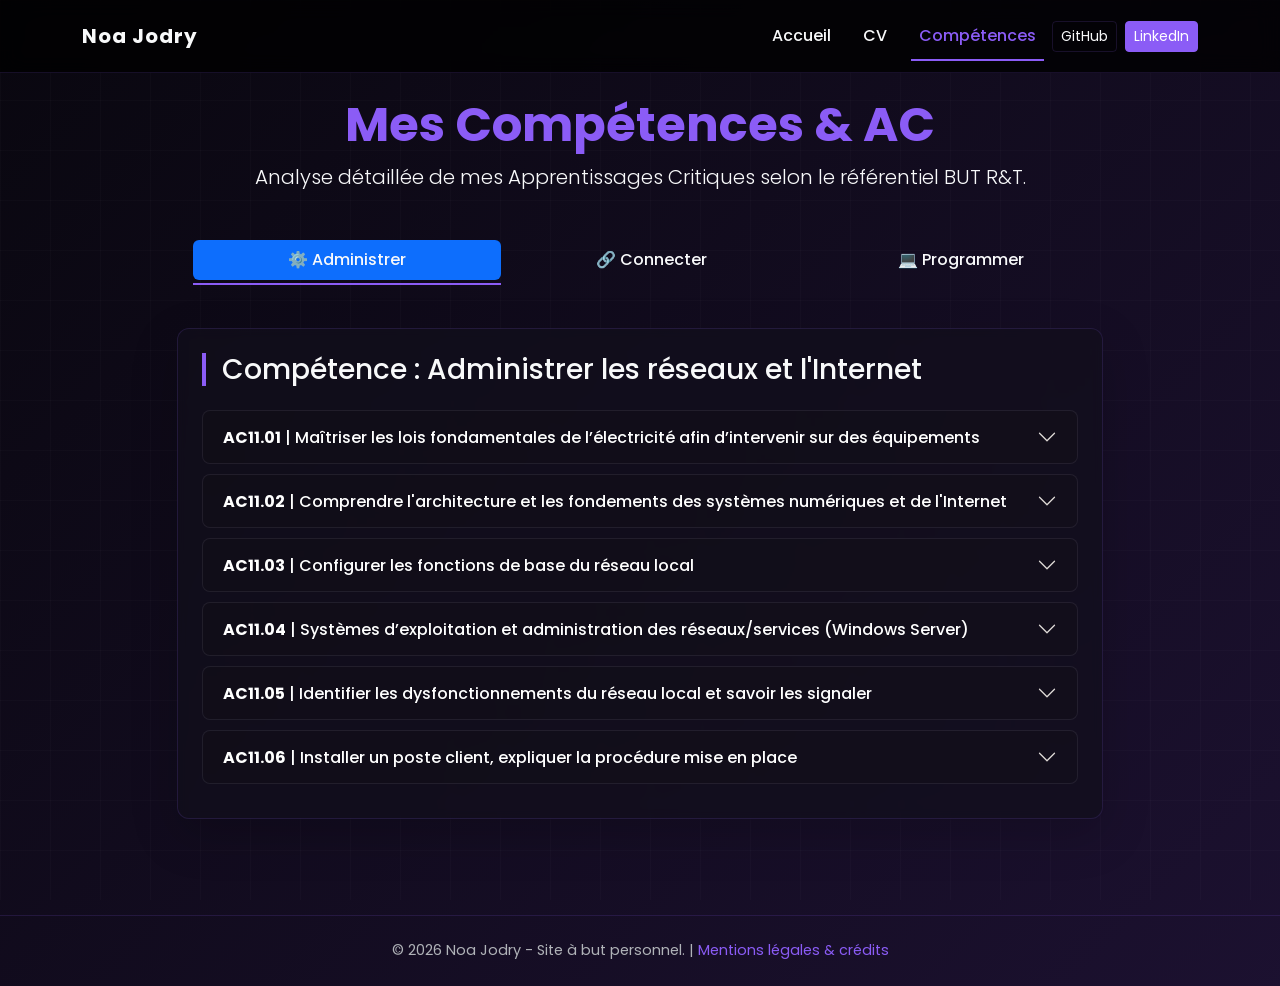
==== commit 0dc42d33: "Update competences.html" ====
--- a/competences.html
+++ b/competences.html
@@ -18,8 +18,8 @@
       color: #ffffff !important; /* Texte du bouton forcé en blanc */
     }
     .accordion-button:not(.collapsed) { 
-      background-color: rgba(255, 15, 47, 0.1); 
-      color: #ff0f2f !important; /* Texte rouge quand l'onglet est ouvert */
+      background-color: rgba(139, 92, 246, 0.1); 
+      color: #8b5cf6 !important; /* Texte violet quand l'onglet est ouvert */
       box-shadow: none; 
     }
     /* Garde la flèche visible en blanc */
@@ -109,7 +109,7 @@
                       <p><strong>Ce que j'en ai appris :</strong> J'ai validé la théorie par la pratique et compris l'importance de l'atténuation du signal dans un support physique.</p>
                       <p><strong>Ce que je ferais autrement :</strong> Je prendrais le temps de modéliser systématiquement le circuit sur un simulateur (comme LTspice) avant de passer au câblage réel pour anticiper les résultats.</p>
 
-                      <div class="mt-4 p-4 border border-secondary rounded" style="background-color: rgba(255, 15, 47, 0.05);">
+                      <div class="mt-4 p-4 border border-secondary rounded" <div class="mt-4 p-4 border border-secondary rounded" style="background-color: rgba(139, 92, 246, 0.03);">">
                         <h5 class="h6 text-primary fw-bold mb-4">💻 Traces ciblées : Fichiers sources à télécharger</h5>
                         <div class="d-grid gap-3">
                           <a href="assets/TP3-R104-2025_v3.pdf" download class="btn btn-outline-light text-start d-flex justify-content-between align-items-center p-3">
@@ -145,7 +145,7 @@
                       <p><strong>Ce que j'en ai appris :</strong> J'ai une vision claire de la façon dont le code est traduit en impulsions électriques, ce qui m'aide énormément pour comprendre l'adressage IPv4 et IPv6.</p>
                       <p><strong>Ce que je ferais autrement :</strong> J'utiliserais des outils de visualisation en ligne plus souvent pour m'entraîner à la conversion binaire de tête de manière plus ludique.</p>
 
-                      <div class="mt-4 p-4 border border-secondary rounded" style="background-color: rgba(255, 15, 47, 0.05);">
+                      <div class="mt-4 p-4 border border-secondary rounded" <div class="mt-4 p-4 border border-secondary rounded" style="background-color: rgba(139, 92, 246, 0.03);">">
                         <h5 class="h6 text-primary fw-bold mb-4">💻 Traces ciblées : Fichiers sources à télécharger</h5>
                         <div class="d-grid gap-3">
                           <a href="assets/TP_binaire_solutions.ipynb.json" download class="btn btn-outline-light text-start d-flex justify-content-between align-items-center p-3">
@@ -181,7 +181,7 @@
                       <p><strong>Ce que j'en ai appris :</strong> Je maîtrise la logique d'acheminement des trames MAC (couche 2) et des paquets IP (couche 3), et l'importance cruciale de la documentation réseau.</p>
                       <p><strong>Ce que je ferais autrement :</strong> Je prendrais l'habitude de sauvegarder mes configurations (`copy run start`) beaucoup plus régulièrement lors de mes TP sur matériel réel pour éviter les pertes de données.</p>
 
-                      <div class="mt-4 p-4 border border-secondary rounded" style="background-color: rgba(255, 15, 47, 0.05);">
+                      <div class="mt-4 p-4 border border-secondary rounded" <div class="mt-4 p-4 border border-secondary rounded" style="background-color: rgba(139, 92, 246, 0.03);">">
                         <h5 class="h6 text-primary fw-bold mb-4">💻 Traces ciblées : Fichiers sources à télécharger</h5>
                         <div class="d-grid gap-3">
                           <a href="assets/R101_TP6_Jodry_Noa.pdf" download class="btn btn-outline-light text-start d-flex justify-content-between align-items-center p-3">
@@ -213,7 +213,7 @@
                       <p><strong>Ce que j'en ai appris :</strong> La différence fondamentale entre permissions réseau et locales. J'ai pris conscience de l'importance de l'automatisation pour l'industrialisation d'un SI.</p>
                       <p><strong>Ce que je ferais autrement :</strong> Mon script PowerShell pourrait être amélioré pour lire directement les données d'un fichier <code>.csv</code> fourni par les RH, afin d'importer toute une promotion d'un seul coup.</p>
                       
-                      <div class="mt-4 p-4 border border-secondary rounded" style="background-color: rgba(255, 15, 47, 0.05);">
+                      <div class="mt-4 p-4 border border-secondary rounded" <div class="mt-4 p-4 border border-secondary rounded" style="background-color: rgba(139, 92, 246, 0.03);">">
                         <h5 class="h6 text-primary fw-bold mb-4">💻 Traces ciblées : Fichiers sources à télécharger</h5>
                         <div class="d-grid gap-3">
                           <a href="assets/TP_binaire_solutions.ipynb.json" download class="btn btn-outline-light text-start d-flex justify-content-between align-items-center p-3">
@@ -249,7 +249,7 @@
                       <p><strong>Ce que j'en ai appris :</strong> Les commandes de diagnostic de base sont très puissantes. J'ai appris à ne jamais paniquer face à une panne et à procéder par élimination.</p>
                       <p><strong>Ce que je ferais autrement :</strong> Rédiger des fiches d'incidents plus détaillées ("tickets") lors des TP pour documenter la panne, ses causes, et la solution apportée, comme on le fait en entreprise.</p>
 
-                      <div class="mt-4 p-4 border border-secondary rounded" style="background-color: rgba(255, 15, 47, 0.05);">
+                      <div class="mt-4 p-4 border border-secondary rounded" <div class="mt-4 p-4 border border-secondary rounded" style="background-color: rgba(139, 92, 246, 0.03);">">
                         <h5 class="h6 text-primary fw-bold mb-4">💻 Traces ciblées : Fichiers sources à télécharger</h5>
                         <div class="d-grid gap-3">
                           <a href="assets/Compte-Rendu TP1 R203.pdf" download class="btn btn-outline-light text-start d-flex justify-content-between align-items-center p-3">
@@ -280,7 +280,7 @@
                       <p><strong>Ce que j'en ai appris :</strong> L'importance de la phase de post-installation (mises à jour de sécurité, configuration des pare-feux locaux, installation d'antivirus).</p>
                       <p><strong>Ce que je ferais autrement :</strong> Je m'intéresserais davantage aux outils de déploiement d'images réseau (comme WDS ou FOG) pour ne plus avoir à faire ces installations manuellement poste par poste.</p>
 
-                      <div class="mt-4 p-3 border border-secondary rounded" style="background-color: rgba(255, 15, 47, 0.05);">
+                      <div class="mt-4 p-3 border border-secondary rounded" <div class="mt-4 p-4 border border-secondary rounded" style="background-color: rgba(139, 92, 246, 0.03);">">
                         <h5 class="h6 text-primary fw-bold mb-3">📸 Traces ciblées :</h5>
                         <div class="row g-3">
                           <div class="col-md-6 text-center">
@@ -325,7 +325,7 @@
                       <p><strong>Ce que j'en ai appris :</strong> Un signal théorique carré n'est jamais parfait en réalité (temps de montée, de descente, dépassement), ce qui impacte la vitesse maximale de transmission des données (débit binaire).</p>
                       <p><strong>Ce que je ferais autrement :</strong> J'utiliserais les fonctionnalités d'export USB de l'oscilloscope pour intégrer de vraies courbes dans mes comptes rendus de TP au lieu de les dessiner schématiquement.</p>
 
-                      <div class="mt-4 p-4 border border-secondary rounded" style="background-color: rgba(255, 15, 47, 0.05);">
+                      <div class="mt-4 p-4 border border-secondary rounded" <div class="mt-4 p-4 border border-secondary rounded" style="background-color: rgba(139, 92, 246, 0.03);">">
                         <h5 class="h6 text-primary fw-bold mb-4">💻 Traces ciblées : Fichiers sources à télécharger</h5>
                         <div class="d-grid gap-3">
                           <a href="assets/AC1201_document1.pdf" download class="btn btn-outline-light text-start d-flex justify-content-between align-items-center p-3">
@@ -361,7 +361,7 @@
                       <p><strong>Ce que j'en ai appris :</strong> J'ai visuellement compris pourquoi la longueur d'un câble Ethernet RJ45 est limitée à environ 100 mètres avant de subir une atténuation trop sévère nécessitant un répéteur.</p>
                       <p><strong>Ce que je ferais autrement :</strong> Je prendrais le temps d'explorer l'outil MATLAB/Simulink en parallèle pour obtenir des graphiques plus esthétiques pour mes rapports de projet.</p>
 
-                      <div class="mt-4 p-4 border border-secondary rounded" style="background-color: rgba(255, 15, 47, 0.05);">
+                      <div class="mt-4 p-4 border border-secondary rounded" <div class="mt-4 p-4 border border-secondary rounded" style="background-color: rgba(139, 92, 246, 0.03);">">
                         <h5 class="h6 text-primary fw-bold mb-4">💻 Traces ciblées : Fichiers sources à télécharger</h5>
                         <div class="d-grid gap-3">
                           <a href="assets/AC1202_document1.pdf" download class="btn btn-outline-light text-start d-flex justify-content-between align-items-center p-3">
@@ -396,7 +396,7 @@
                       <p><strong>Ce que j'en ai appris :</strong> La rigueur manuelle est aussi importante que la logique informatique. J'ai également compris le rôle du blindage (feuille d'aluminium) contre les interférences électromagnétiques (EMI).</p>
                       <p><strong>Ce que je ferais autrement :</strong> J'aimerais m'entraîner davantage sur les supports optiques (fibre) et utiliser une soudeuse à fibre optique, car c'est le standard de demain.</p>
 
-                      <div class="mt-4 p-4 border border-secondary rounded" style="background-color: rgba(255, 15, 47, 0.05);">
+                      <div class="mt-4 p-4 border border-secondary rounded" <div class="mt-4 p-4 border border-secondary rounded" style="background-color: rgba(139, 92, 246, 0.03);">">
                         <h5 class="h6 text-primary fw-bold mb-4">💻 Traces ciblées : Fichiers sources à télécharger</h5>
                         <div class="d-grid gap-3">
                           <a href="assets/AC1203_document1.pdf" download class="btn btn-outline-light text-start d-flex justify-content-between align-items-center p-3">
@@ -431,7 +431,7 @@
                       <p><strong>Ce que j'en ai appris :</strong> Le fonctionnement du SIP (port UDP 5060) pour l'établissement des sessions. J'ai saisi l'avantage de l'auto-provisioning en milieu professionnel (déploiement de masse) face à la configuration manuelle.</p>
                       <p><strong>Ce que je ferais autrement :</strong> Plutôt que de copier manuellement les fichiers XML, je développerais un script Python prenant en entrée un fichier CSV (MAC et extensions) pour générer automatiquement tous les fichiers de configuration.</p>
                       
-                      <div class="mt-4 p-4 border border-secondary rounded" style="background-color: rgba(255, 15, 47, 0.05);">
+                      <div class="mt-4 p-4 border border-secondary rounded" <div class="mt-4 p-4 border border-secondary rounded" style="background-color: rgba(139, 92, 246, 0.03);">">
                         <h5 class="h6 text-primary fw-bold mb-4">💻 Traces ciblées : Fichiers sources à télécharger</h5>
                         <div class="d-grid gap-3">
                           <a href="assets/AC1204_document1.pdf" download class="btn btn-outline-light text-start d-flex justify-content-between align-items-center p-3">
@@ -466,7 +466,7 @@
                       <p><strong>Ce que j'en ai appris :</strong> Un bon schéma vaut parfois mieux qu'un long discours. J'ai appris à adapter mon vocabulaire technique selon mon interlocuteur (directeur financier vs ingénieur réseau).</p>
                       <p><strong>Ce que je ferais autrement :</strong> Je m'enregistrerais en vidéo lors de mes répétitions pour repérer mes tics de langage et améliorer la fluidité de mes présentations.</p>
 
-                      <div class="mt-4 p-4 border border-secondary rounded" style="background-color: rgba(255, 15, 47, 0.05);">
+                      <div class="mt-4 p-4 border border-secondary rounded" <div class="mt-4 p-4 border border-secondary rounded" style="background-color: rgba(139, 92, 246, 0.03);">">
                         <h5 class="h6 text-primary fw-bold mb-4">💻 Traces ciblées : Fichiers sources à télécharger</h5>
                         <div class="d-grid gap-3">
                           <a href="assets/AC1205_document1.pdf" download class="btn btn-outline-light text-start d-flex justify-content-between align-items-center p-3">
@@ -511,7 +511,7 @@
                       <p><strong>Ce que j'en ai appris :</strong> L'interface en ligne de commande est infiniment plus rapide et puissante qu'une interface graphique une fois qu'on la maîtrise. J'ai aussi appris à lire la documentation via la commande <code>man</code>.</p>
                       <p><strong>Ce que je ferais autrement :</strong> Créer un fichier "pense-bête" (cheat sheet) personnalisé dès les premiers cours pour centraliser les commandes utiles au lieu de les chercher à chaque fois sur Internet.</p>
 
-                      <div class="mt-4 p-4 border border-secondary rounded" style="background-color: rgba(255, 15, 47, 0.05);">
+                      <div class="mt-4 p-4 border border-secondary rounded" <div class="mt-4 p-4 border border-secondary rounded" style="background-color: rgba(139, 92, 246, 0.03);">">
                         <h5 class="h6 text-primary fw-bold mb-4">💻 Traces ciblées : Fichiers sources à télécharger</h5>
                         <div class="d-grid gap-3">
                           <a href="assets/AC1301_document1.pdf" download class="btn btn-outline-light text-start d-flex justify-content-between align-items-center p-3">
@@ -546,7 +546,7 @@
                       <p><strong>Ce que j'en ai appris :</strong> J'ai appris à ne plus avoir peur des grands messages d'erreurs (tracebacks) dans la console : ils indiquent précisément la ligne et la nature du problème.</p>
                       <p><strong>Ce que je ferais autrement :</strong> J'utiliserais des outils d'analyse statique de code (linters comme Pylint ou Flake8) pour détecter les erreurs de syntaxe automatiquement avant même l'exécution.</p>
 
-                      <div class="mt-4 p-4 border border-secondary rounded" style="background-color: rgba(255, 15, 47, 0.05);">
+                      <div class="mt-4 p-4 border border-secondary rounded" <div class="mt-4 p-4 border border-secondary rounded" style="background-color: rgba(139, 92, 246, 0.03);">">
                         <h5 class="h6 text-primary fw-bold mb-4">💻 Traces ciblées : Fichiers sources à télécharger</h5>
                         <div class="d-grid gap-3">
                           <a href="assets/AC1302_document1.pdf" download class="btn btn-outline-light text-start d-flex justify-content-between align-items-center p-3">
@@ -582,7 +582,7 @@
                       <p><strong>Ce que j'en ai appris :</strong> Le temps passé à réfléchir avec un stylo et du papier fait gagner énormément de temps de codage et évite de recommencer son programme à zéro.</p>
                       <p><strong>Ce que je ferais autrement :</strong> Implémenter le "Test Driven Development" (TDD) : écrire les tests qui vérifient mon algorithme avant même d'écrire la fonction elle-même.</p>
 
-                      <div class="mt-4 p-4 border border-secondary rounded" style="background-color: rgba(255, 15, 47, 0.05);">
+                      <div class="mt-4 p-4 border border-secondary rounded" <div class="mt-4 p-4 border border-secondary rounded" style="background-color: rgba(139, 92, 246, 0.03);">">
                         <h5 class="h6 text-primary fw-bold mb-4">💻 Traces ciblées : Fichiers sources à télécharger</h5>
                         <div class="d-grid gap-3">
                           <a href="assets/AC1303_document1.pdf" download class="btn btn-outline-light text-start d-flex justify-content-between align-items-center p-3">
@@ -618,7 +618,7 @@
                       <p><strong>Ce que j'en ai appris :</strong> J'ai compris la différence entre la structure sémantique (HTML) et la présentation visuelle (CSS), ainsi que le principe fondamental du "Mobile First".</p>
                       <p><strong>Ce que je ferais autrement :</strong> J'introduirais plus de JavaScript dynamique pour créer des interactions plus poussées, ou j'explorerais un préprocesseur CSS comme SASS pour mieux organiser mes styles.</p>
 
-                      <div class="mt-4 p-4 border border-secondary rounded" style="background-color: rgba(255, 15, 47, 0.05);">
+                      <div class="mt-4 p-4 border border-secondary rounded" <div class="mt-4 p-4 border border-secondary rounded" style="background-color: rgba(139, 92, 246, 0.03);">">
                         <h5 class="h6 text-primary fw-bold mb-4">💻 Traces ciblées : Fichiers sources à télécharger</h5>
                         <div class="d-grid gap-3">
                           <a href="assets/AC1304_document1.pdf" download class="btn btn-outline-light text-start d-flex justify-content-between align-items-center p-3">
@@ -654,7 +654,7 @@
                       <p><strong>Ce que j'en ai appris :</strong> L'importance cruciale d'un code propre, commenté et séparé en modules. J'ai aussi appris que Git est une bouée de sauvetage indispensable en développement collaboratif.</p>
                       <p><strong>Ce que je ferais autrement :</strong> Au lieu de coder le traitement du CSV à la main, j'utiliserais à l'avenir la bibliothèque <strong>Pandas</strong> de Python. Pour Git, j'imposerais une norme de nommage stricte ("Conventional Commits") pour nos commits d'équipe.</p>
 
-                      <div class="mt-4 p-4 border border-secondary rounded" style="background-color: rgba(255, 15, 47, 0.05);">
+                      <div class="mt-4 p-4 border border-secondary rounded" <div class="mt-4 p-4 border border-secondary rounded" style="background-color: rgba(139, 92, 246, 0.03);">">
                         <h5 class="h6 text-primary fw-bold mb-4">💻 Traces ciblées : Fichiers sources à télécharger</h5>
                         <div class="d-grid gap-3">
                           <a href="assets/AC1305_document1.pdf" download class="btn btn-outline-light text-start d-flex justify-content-between align-items-center p-3">
--- a/assets/css/style.css
+++ b/assets/css/style.css
@@ -7,31 +7,17 @@
     /* --- TYPOGRAPHIE --- */
     --font-main: 'Poppins', sans-serif;
 
-    /* --- THÈME PAR DÉFAUT (SOMBRE / ROUGE) --- */
-    --primary-color: #ff0f2f;       /* Rouge Néon */
-    --secondary-color: #d0001f;     /* Rouge Foncé */
-    --bg-body: #000000;             
-    --bg-card: rgba(20, 20, 20, 0.7); 
+    /* --- NOUVEAU THÈME VIOLET CYBER --- */
+    --primary-color: #8b5cf6;       /* Violet Électrique / Néon */
+    --secondary-color: #6d28d9;     /* Violet Foncé / Indigo */
+    --bg-body: #09070f;             /* Noir très profond teinté de violet */
+    --bg-card: rgba(18, 15, 28, 0.7); 
     --text-main: #f8f9fa;           
     --text-muted: #b0b3b8;          
-    --border-color: rgba(255, 255, 255, 0.1);
+    --border-color: rgba(139, 92, 246, 0.15); /* Bordure violette subtile */
     
-    /* Animation SOMBRE (Plus visible) */
-    --bg-gradient: linear-gradient(-45deg, #000000, #2b0005, #5c0011, #000000);
-}
-
-/* --- THÈME CLAIR (BLANC / BLEU FONCÉ) --- */
-[data-theme="light"] {
-    --primary-color: #0056b3;       
-    --secondary-color: #004494;     
-    --bg-body: #ffffff;             
-    --bg-card: rgba(255, 255, 255, 0.85); 
-    --text-main: #212529;           
-    --text-muted: #6c757d;          
-    --border-color: rgba(0, 0, 0, 0.1);
-
-    /* Animation CLAIRE (Plus visible) */
-    --bg-gradient: linear-gradient(-45deg, #ffffff, #d6eaff, #b3d7ff, #ffffff);
+    /* Animation SOMBRE (Ambiance nébuleuse violette) */
+    --bg-gradient: linear-gradient(-45deg, #09070f, #130f26, #22143b, #09070f);
 }
 
 /* =========================================
@@ -54,16 +40,13 @@
    LIGHTBOX (Zoom sur image)
    ========================================= */
 /* Style pour indiquer que l'image est cliquable */
-.zoomable-image {
-    cursor: zoom-in;
-    transition: transform 0.3s ease, box-shadow 0.3s ease;
+.zoomable-image:hover {
+    transform: scale(1.02);
+    box-shadow: 0 5px 15px rgba(139, 92, 246, 0.4);
 }
 .zoomable-image:hover {
     transform: scale(1.02);
     box-shadow: 0 5px 15px rgba(255, 15, 47, 0.4);
-}
-[data-theme="light"] .zoomable-image:hover {
-    box-shadow: 0 5px 15px rgba(0, 86, 179, 0.4);
 }
 
 /* Le fond noir semi-transparent qui prend tout l'écran */
@@ -124,13 +107,6 @@
     z-index: -1; 
 }
 
-/* Grille noire pour le mode clair */
-[data-theme="light"] body::before {
-    background-image: 
-        linear-gradient(rgba(0, 0, 0, 0.05) 1px, transparent 1px),
-        linear-gradient(90deg, rgba(0, 0, 0, 0.05) 1px, transparent 1px) !important;
-}
-
 @keyframes dark-breath {
     0% { background-position: 0% 50%; }
     50% { background-position: 100% 50%; }
@@ -189,7 +165,6 @@
     padding: 1rem 0;
     transition: all 0.3s ease;
 }
-[data-theme="light"] #mainNavbar { background: rgba(255, 255, 255, 0.9); }
 
 .navbar-brand { font-weight: 700; letter-spacing: 1px; color: var(--text-main) !important; }
 .navbar-brand:hover { color: var(--primary-color) !important; }
@@ -225,11 +200,13 @@
 
 .card:hover, .profile-card:hover {
     transform: translateY(-5px);
-    box-shadow: 0 10px 30px rgba(255, 15, 47, 0.15);
-    border-color: var(--primary-color) !important;
-}
-
-[data-theme="light"] .card:hover { box-shadow: 0 10px 30px rgba(0, 86, 179, 0.15); }
+    box-shadow: 0 10px 30px rgba(139, 92, 246, 0.15);
+    border-color: var(--primary-color) !important;
+}
+
+.card {
+    transition: transform 0.4s cubic-bezier(0.16, 1, 0.3, 1), box-shadow 0.4s ease, border-color 0.4s ease;
+}
 
 /* Timeline CV */
 .timeline-item {
@@ -252,10 +229,11 @@
     transition: all 0.3s ease; border: 1px solid transparent;
 }
 .social-btn:hover {
-    background: var(--primary-color); color: white;
-    box-shadow: 0 0 15px rgba(255, 15, 47, 0.4); transform: translateY(-3px);
-}
-[data-theme="light"] .social-btn:hover { box-shadow: 0 0 15px rgba(0, 86, 179, 0.4); }
+    background: var(--primary-color); 
+    color: white;
+    box-shadow: 0 0 15px rgba(139, 92, 246, 0.4); 
+    transform: translateY(-3px);
+}
 
 /* Utilitaires */
 .name-gradient {
@@ -298,3 +276,14 @@
     color: var(--primary-color) !important;
     background-color: rgba(255, 15, 47, 0.1); /* Léger fond rouge transparent */
 }
+.accordion-item {
+    background-color: rgba(255, 255, 255, 0.02) !important;
+    border: 1px solid rgba(255, 255, 255, 0.05) !important;
+    margin-bottom: 10px;
+    border-radius: 8px !important;
+    overflow: hidden;
+}
+
+.accordion-button {
+    font-weight: 500;
+}
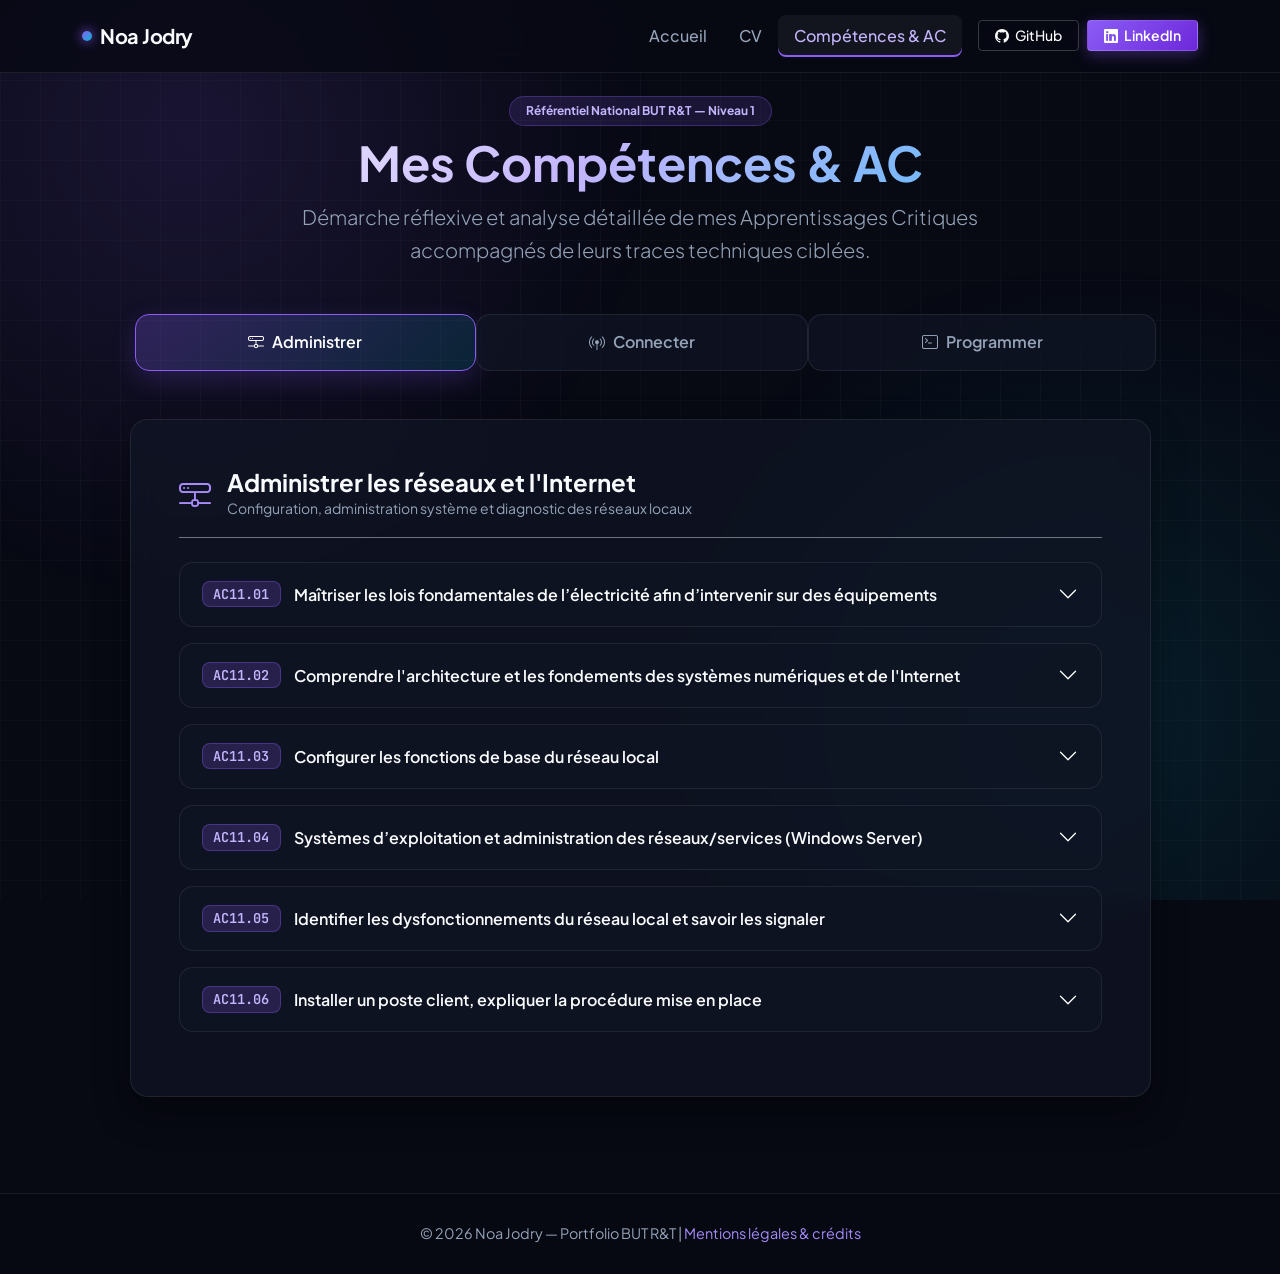
==== commit b1ae1193: "Update print statement from 'Hello' to 'Goodbye'" ====
--- a/competences.html
+++ b/competences.html
@@ -5,41 +5,17 @@
   <meta name="viewport" content="width=device-width,initial-scale=1" />
   <title>Noa Jodry — Mes Compétences & AC</title>
   <link href="https://cdn.jsdelivr.net/npm/bootstrap@5.3.2/dist/css/bootstrap.min.css" rel="stylesheet">
+  <link href="https://cdn.jsdelivr.net/npm/bootstrap-icons@1.11.3/font/bootstrap-icons.min.css" rel="stylesheet">
   <link rel="stylesheet" href="assets/css/style.css">
   <link rel="icon" type="image/png" href="assets/favicon.png">
-  <style>
-    /* Ajustements pour les accordéons en thème sombre */
-    .accordion-item { 
-      background-color: rgba(255, 255, 255, 0.02); 
-      border-color: rgba(255,255,255,0.1); 
-    }
-    .accordion-button { 
-      background-color: rgba(0, 0, 0, 0.2); 
-      color: #ffffff !important; /* Texte du bouton forcé en blanc */
-    }
-    .accordion-button:not(.collapsed) { 
-      background-color: rgba(139, 92, 246, 0.1); 
-      color: #8b5cf6 !important; /* Texte violet quand l'onglet est ouvert */
-      box-shadow: none; 
-    }
-    /* Garde la flèche visible en blanc */
-    .accordion-button::after { 
-      filter: invert(1); 
-    }
-    /* --- NOUVEAU : Rend le texte à l'intérieur lisible --- */
-    .accordion-body {
-      color: rgba(255, 255, 255, 0.85) !important; /* Blanc légèrement adouci pour le confort de lecture */
-    }
-    .accordion-body strong {
-      color: #ffffff !important; /* Met les mots en gras en blanc pur pour les faire ressortir */
-    }
-  </style>
 </head>
 <body>
 
-  <nav id="mainNavbar" class="navbar navbar-expand-lg fixed-top">
+  <nav id="mainNavbar" class="navbar navbar-expand-lg fixed-top navbar-dark">
     <div class="container">
-      <a class="navbar-brand fw-bold" href="index.html">Noa Jodry</a>
+      <a class="navbar-brand fw-bold" href="index.html">
+        <span class="brand-dot"></span> Noa Jodry
+      </a>
       <button class="navbar-toggler" type="button" data-bs-toggle="collapse" data-bs-target="#navCollapse">
         <span class="navbar-toggler-icon"></span>
       </button>
@@ -47,10 +23,17 @@
         <ul class="navbar-nav ms-auto align-items-lg-center">
           <li class="nav-item"><a class="nav-link" href="index.html">Accueil</a></li>
           <li class="nav-item"><a class="nav-link" href="cv.html">CV</a></li>
-          <li class="nav-item"><a class="nav-link active" href="competences.html">Compétences</a></li>
-          
-          <li class="nav-item ms-2 d-none d-lg-block"><a class="btn btn-outline-light btn-sm" href="https://github.com/Nowaaa7" target="_blank">GitHub</a></li>
-          <li class="nav-item ms-2 d-none d-lg-block"><a class="btn btn-primary btn-sm" href="https://www.linkedin.com/in/noa-jodry/" target="_blank">LinkedIn</a></li>
+          <li class="nav-item"><a class="nav-link active" href="competences.html">Compétences & AC</a></li>
+          <li class="nav-item ms-lg-3 mt-2 mt-lg-0">
+            <a class="btn btn-outline-light btn-sm px-3" href="https://github.com/Nowaaa7" target="_blank" rel="noopener">
+              <i class="bi bi-github me-1"></i> GitHub
+            </a>
+          </li>
+          <li class="nav-item ms-lg-2 mt-2 mt-lg-0">
+            <a class="btn btn-primary btn-sm px-3" href="https://www.linkedin.com/in/noa-jodry-8a71953a7/" target="_blank" rel="noopener">
+              <i class="bi bi-linkedin me-1"></i> LinkedIn
+            </a>
+          </li>
         </ul>
       </div>
     </div>
@@ -58,43 +41,56 @@
 
   <main class="container py-5 mt-5">
     <header class="text-center mb-5 reveal">
-      <h1 class="text-primary display-5 fw-bold">Mes Compétences & AC</h1>
-      <p class="lead">Analyse détaillée de mes Apprentissages Critiques selon le référentiel BUT R&T.</p>
+      <span class="badge rounded-pill mb-2 px-3 py-2" style="background: rgba(139, 92, 246, 0.15); color: #c4b5fd; border: 1px solid rgba(139, 92, 246, 0.3);">
+        Référentiel National BUT R&T — Niveau 1
+      </span>
+      <h1 class="display-5 fw-bold name-gradient">Mes Compétences & AC</h1>
+      <p class="lead text-muted mx-auto" style="max-width: 700px;">
+        Démarche réflexive et analyse détaillée de mes Apprentissages Critiques accompagnés de leurs traces techniques ciblées.
+      </p>
     </header>
 
     <div class="row justify-content-center">
-      <div class="col-lg-10">
+      <div class="col-lg-11">
         
         <ul class="nav nav-pills nav-fill mb-5 reveal delay-1" id="competencesTabs" role="tablist">
-          <li class="nav-item" role="presentation">
+          <li class="nav-item mb-2 mb-md-0" role="presentation">
             <button class="nav-link active" id="admin-tab" data-bs-toggle="tab" data-bs-target="#admin" type="button" role="tab" aria-controls="admin" aria-selected="true">
-              ⚙️ Administrer
+              <i class="bi bi-hdd-network me-2"></i>Administrer
             </button>
           </li>
-          <li class="nav-item" role="presentation">
+          <li class="nav-item mb-2 mb-md-0" role="presentation">
             <button class="nav-link" id="connect-tab" data-bs-toggle="tab" data-bs-target="#connect" type="button" role="tab" aria-controls="connect" aria-selected="false">
-              🔗 Connecter
+              <i class="bi bi-broadcast-pin me-2"></i>Connecter
             </button>
           </li>
           <li class="nav-item" role="presentation">
             <button class="nav-link" id="prog-tab" data-bs-toggle="tab" data-bs-target="#prog" type="button" role="tab" aria-controls="prog" aria-selected="false">
-              💻 Programmer
+              <i class="bi bi-terminal me-2"></i>Programmer
             </button>
           </li>
         </ul>
 
         <div class="tab-content" id="competencesTabsContent">
           
+          <!-- ==================== PÔLE ADMINISTRER ==================== -->
           <div class="tab-pane fade show active" id="admin" role="tabpanel" aria-labelledby="admin-tab">
-            <div class="card p-4 shadow-lg reveal">
-              <h2 class="h3 border-start border-4 border-danger ps-3 mb-4">Compétence : Administrer les réseaux et l'Internet</h2>
+            <div class="card p-4 p-md-5 reveal">
+              <div class="d-flex align-items-center gap-3 mb-4 pb-3 border-bottom border-secondary">
+                <div class="fs-2 text-primary"><i class="bi bi-hdd-network"></i></div>
+                <div>
+                  <h2 class="h4 fw-bold mb-0">Administrer les réseaux et l'Internet</h2>
+                  <p class="text-muted small mb-0">Configuration, administration système et diagnostic des réseaux locaux</p>
+                </div>
+              </div>
               
               <div class="accordion" id="accordionAdmin">
                 
+                <!-- AC11.01 -->
                 <div class="accordion-item">
                   <h2 class="accordion-header">
                     <button class="accordion-button collapsed" type="button" data-bs-toggle="collapse" data-bs-target="#ac1101">
-                      <strong>AC11.01</strong> &nbsp;| Maîtriser les lois fondamentales de l’électricité afin d’intervenir sur des équipements
+                      <span class="ac-code">AC11.01</span> Maîtriser les lois fondamentales de l’électricité afin d’intervenir sur des équipements
                     </button>
                   </h2>
                   <div id="ac1101" class="accordion-collapse collapse" data-bs-parent="#accordionAdmin">
@@ -102,286 +98,462 @@
                       <div class="mb-3">
                         <span class="badge bg-primary">R1.04 - Fondamentaux des systèmes électroniques</span>
                       </div>
-                      <p><strong>Ce que j'ai fait :</strong> J'ai réalisé des montages de circuits électriques sur platines d'essais, effectué des mesures avec des multimètres et vérifié les lois de Kirchhoff (mailles et nœuds) ainsi que la loi d'Ohm.</p>
-                      <p><strong>Pourquoi je l'ai fait :</strong> C'est indispensable pour comprendre la couche physique des réseaux (couche 1 du modèle OSI) et savoir comment le signal électrique transite dans nos câbles (PoE, signaux binaires).</p>
-                      <p><strong>Comment je l'ai fait :</strong> En TP, j'ai câblé des résistances en série et en parallèle, et utilisé des générateurs de tension continue. J'ai ensuite consigné les valeurs théoriques et pratiques dans un tableau.</p>
-                      <p><strong>Mes difficultés :</strong> La manipulation des outils de mesure pour éviter les courts-circuits et bien comprendre la différence de branchement (série pour l'ampèremètre, parallèle pour le voltmètre) a demandé un temps d'adaptation.</p>
-                      <p><strong>Ce que j'en ai appris :</strong> J'ai validé la théorie par la pratique et compris l'importance de l'atténuation du signal dans un support physique.</p>
-                      <p><strong>Ce que je ferais autrement :</strong> Je prendrais le temps de modéliser systématiquement le circuit sur un simulateur (comme LTspice) avant de passer au câblage réel pour anticiper les résultats.</p>
-
-                      <div class="mt-4 p-4 border border-secondary rounded" <div class="mt-4 p-4 border border-secondary rounded" style="background-color: rgba(139, 92, 246, 0.03);">">
-                        <h5 class="h6 text-primary fw-bold mb-4">💻 Traces ciblées : Fichiers sources à télécharger</h5>
-                        <div class="d-grid gap-3">
-                          <a href="assets/TP3-R104-2025_v3.pdf" download class="btn btn-outline-light text-start d-flex justify-content-between align-items-center p-3">
-                            <span><strong>📄 TP3-R104-2025_v3.pdf</strong> TP3 : Compléments et Sensibilisation aux risques électriques</span>
-                            <span class="text-primary">📥 Télécharger</span>
-                          </a>
-                          <a href="assets/TP4-R104-2025_v4.pdf" download class="btn btn-outline-light text-start d-flex justify-content-between align-items-center p-3">
-                            <span><strong>📄 TP4-R104-2025_v4.pdf</strong> TP4 : Notion d‘impédance</span>
-                            <span class="text-primary">📥 Télécharger</span>
-                          </a>
-                        </div>
-                      </div>
-                    </div>
-                  </div>
-                </div>
-
+                      <div class="reflexive-grid">
+                        <div class="reflexive-box">
+                          <div class="reflexive-title"><i class="bi bi-check2-circle text-primary"></i> Ce que j'ai fait</div>
+                          <p>J'ai réalisé des montages de circuits électriques sur platines d'essais, effectué des mesures avec des multimètres et vérifié les lois de Kirchhoff (mailles et nœuds) ainsi que la loi d'Ohm.</p>
+                        </div>
+                        <div class="reflexive-box box-why">
+                          <div class="reflexive-title"><i class="bi bi-bullseye text-info"></i> Pourquoi je l'ai fait</div>
+                          <p>C'est indispensable pour comprendre la couche physique des réseaux (couche 1 du modèle OSI) et savoir comment le signal électrique transite dans nos câbles (PoE, signaux binaires).</p>
+                        </div>
+                        <div class="reflexive-box box-how">
+                          <div class="reflexive-title"><i class="bi bi-tools text-primary"></i> Comment je l'ai fait</div>
+                          <p>En TP, j'ai câblé des résistances en série et en parallèle, et utilisé des générateurs de tension continue. J'ai ensuite consigné les valeurs théoriques et pratiques dans un tableau.</p>
+                        </div>
+                        <div class="reflexive-box box-diff">
+                          <div class="reflexive-title"><i class="bi bi-exclamation-triangle text-warning"></i> Mes difficultés</div>
+                          <p>La manipulation des outils de mesure pour éviter les courts-circuits et bien comprendre la différence de branchement (série pour l'ampèremètre, parallèle pour le voltmètre) a demandé un temps d'adaptation.</p>
+                        </div>
+                        <div class="reflexive-box box-learn">
+                          <div class="reflexive-title"><i class="bi bi-lightbulb text-success"></i> Ce que j'en ai appris</div>
+                          <p>J'ai validé la théorie par la pratique et compris l'importance de l'atténuation du signal dans un support physique.</p>
+                        </div>
+                        <div class="reflexive-box box-next">
+                          <div class="reflexive-title"><i class="bi bi-arrow-repeat" style="color:#f472b6;"></i> Ce que je ferais autrement</div>
+                          <p>Je prendrais le temps de modéliser systématiquement le circuit sur un simulateur (comme LTspice) avant de passer au câblage réel pour anticiper les résultats.</p>
+                        </div>
+                      </div>
+                      <div class="traces-container">
+                        <h5 class="h6 text-primary fw-bold mb-3"><i class="bi bi-images me-2"></i>Traces ciblées (cliquez pour agrandir) :</h5>
+                        <div class="row g-3">
+                          <div class="col-md-6 text-center">
+                            <p class="small text-muted mb-2"><em>Schéma de montage électrique</em></p>
+                            <img src="assets/ac1101_1.png" alt="Schéma électrique" class="zoomable-image">
+                          </div>
+                          <div class="col-md-6 text-center">
+                            <p class="small text-muted mb-2"><em>Relevé de mesures et calculs</em></p>
+                            <img src="assets/ac1101_2.png" alt="Tableau de mesures" class="zoomable-image">
+                          </div>
+                        </div>
+                      </div>
+                    </div>
+                  </div>
+                </div>
+
+                <!-- AC11.02 -->
                 <div class="accordion-item">
                   <h2 class="accordion-header">
                     <button class="accordion-button collapsed" type="button" data-bs-toggle="collapse" data-bs-target="#ac1102">
-                      <strong>AC11.02</strong> &nbsp;| Comprendre l'architecture et les fondements des systèmes numériques et de l'Internet
+                      <span class="ac-code">AC11.02</span> Comprendre l'architecture et les fondements des systèmes numériques et de l'Internet
                     </button>
                   </h2>
                   <div id="ac1102" class="accordion-collapse collapse" data-bs-parent="#accordionAdmin">
                     <div class="accordion-body">
-                      <div class="mb-3">
+                      <div class="mb-3 d-flex flex-wrap gap-2">
                         <span class="badge bg-primary">R1.06 - Architecture des systèmes numériques</span>
                         <span class="badge bg-secondary">R2.06 - Numérisation de l'information</span>
                       </div>
-                      <p><strong>Ce que j'ai fait :</strong> J'ai étudié le fonctionnement interne d'un processeur, réalisé des conversions de bases (binaire, hexadécimal) et travaillé sur la logique combinatoire (portes logiques, tables de vérité).</p>
-                      <p><strong>Pourquoi je l'ai fait :</strong> Pour comprendre comment une machine (ordinateur ou routeur) traite réellement l'information au niveau matériel et comment les masques sous-réseaux sont calculés mathématiquement.</p>
-                      <p><strong>Comment je l'ai fait :</strong> Par des exercices d'algèbre de Boole, des simplifications de tableaux de Karnaugh, et l'utilisation de simulateurs logiques (Logisim) pour recréer des additionneurs binaires.</p>
-                      <p><strong>Mes difficultés :</strong> L'abstraction mathématique de l'algèbre de Boole et la méthode de Karnaugh pour simplifier les équations complexes m'ont demandé beaucoup de concentration.</p>
-                      <p><strong>Ce que j'en ai appris :</strong> J'ai une vision claire de la façon dont le code est traduit en impulsions électriques, ce qui m'aide énormément pour comprendre l'adressage IPv4 et IPv6.</p>
-                      <p><strong>Ce que je ferais autrement :</strong> J'utiliserais des outils de visualisation en ligne plus souvent pour m'entraîner à la conversion binaire de tête de manière plus ludique.</p>
-
-                      <div class="mt-4 p-4 border border-secondary rounded" <div class="mt-4 p-4 border border-secondary rounded" style="background-color: rgba(139, 92, 246, 0.03);">">
-                        <h5 class="h6 text-primary fw-bold mb-4">💻 Traces ciblées : Fichiers sources à télécharger</h5>
-                        <div class="d-grid gap-3">
-                          <a href="assets/TP_binaire_solutions.ipynb.json" download class="btn btn-outline-light text-start d-flex justify-content-between align-items-center p-3">
-                            <span><strong>📄 TP_binaire_solutions.ipynb.json</strong> TP : Codage de l'information binaire</span>
-                            <span class="text-primary">📥 Télécharger</span>
-                          </a>
-                          <a href="assets/TP_logique_solutions.ipynb.json" download class="btn btn-outline-light text-start d-flex justify-content-between align-items-center p-3">
-                            <span><strong>📄 TP_logique_solutions.ipynb.json</strong> TP : Logique combinatoire</span>
-                            <span class="text-primary">📥 Télécharger</span>
-                          </a>
-                        </div>
-                      </div>
-                    </div>
-                  </div>
-                </div>
-
+                      <div class="reflexive-grid">
+                        <div class="reflexive-box">
+                          <div class="reflexive-title"><i class="bi bi-check2-circle text-primary"></i> Ce que j'ai fait</div>
+                          <p>J'ai étudié le fonctionnement interne d'un processeur, réalisé des conversions de bases (binaire, hexadécimal) et travaillé sur la logique combinatoire (portes logiques, tables de vérité).</p>
+                        </div>
+                        <div class="reflexive-box box-why">
+                          <div class="reflexive-title"><i class="bi bi-bullseye text-info"></i> Pourquoi je l'ai fait</div>
+                          <p>Pour comprendre comment une machine (ordinateur ou routeur) traite réellement l'information au niveau matériel et comment les masques sous-réseaux sont calculés mathématiquement.</p>
+                        </div>
+                        <div class="reflexive-box box-how">
+                          <div class="reflexive-title"><i class="bi bi-tools text-primary"></i> Comment je l'ai fait</div>
+                          <p>Par des exercices d'algèbre de Boole, des simplifications de tableaux de Karnaugh, et l'utilisation de simulateurs logiques (Logisim) pour recréer des additionneurs binaires.</p>
+                        </div>
+                        <div class="reflexive-box box-diff">
+                          <div class="reflexive-title"><i class="bi bi-exclamation-triangle text-warning"></i> Mes difficultés</div>
+                          <p>L'abstraction mathématique de l'algèbre de Boole et la méthode de Karnaugh pour simplifier les équations complexes m'ont demandé beaucoup de concentration.</p>
+                        </div>
+                        <div class="reflexive-box box-learn">
+                          <div class="reflexive-title"><i class="bi bi-lightbulb text-success"></i> Ce que j'en ai appris</div>
+                          <p>J'ai une vision claire de la façon dont le code est traduit en impulsions électriques, ce qui m'aide énormément pour comprendre l'adressage IPv4 et IPv6.</p>
+                        </div>
+                        <div class="reflexive-box box-next">
+                          <div class="reflexive-title"><i class="bi bi-arrow-repeat" style="color:#f472b6;"></i> Ce que je ferais autrement</div>
+                          <p>J'utiliserais des outils de visualisation en ligne plus souvent pour m'entraîner à la conversion binaire de tête de manière plus ludique.</p>
+                        </div>
+                      </div>
+                      <div class="traces-container">
+                        <h5 class="h6 text-primary fw-bold mb-3"><i class="bi bi-images me-2"></i>Traces ciblées (cliquez pour agrandir) :</h5>
+                        <div class="row g-3">
+                          <div class="col-md-6 text-center">
+                            <p class="small text-muted mb-2"><em>Simplification par tableau de Karnaugh</em></p>
+                            <img src="assets/ac1102_1.png" alt="Tableau de Karnaugh" class="zoomable-image">
+                          </div>
+                          <div class="col-md-6 text-center">
+                            <p class="small text-muted mb-2"><em>Simulation de circuit sous Logisim</em></p>
+                            <img src="assets/ac1102_2.png" alt="Simulation Logisim" class="zoomable-image">
+                          </div>
+                        </div>
+                      </div>
+                    </div>
+                  </div>
+                </div>
+
+                <!-- AC11.03 -->
                 <div class="accordion-item">
                   <h2 class="accordion-header">
                     <button class="accordion-button collapsed" type="button" data-bs-toggle="collapse" data-bs-target="#ac1103">
-                      <strong>AC11.03</strong> &nbsp;| Configurer les fonctions de base du réseau local
+                      <span class="ac-code">AC11.03</span> Configurer les fonctions de base du réseau local
                     </button>
                   </h2>
                   <div id="ac1103" class="accordion-collapse collapse" data-bs-parent="#accordionAdmin">
                     <div class="accordion-body">
-                      <div class="mb-3">
+                      <div class="mb-3 d-flex flex-wrap gap-2">
                         <span class="badge bg-primary">R1.01 - Initiation aux réseaux</span>
                         <span class="badge bg-secondary">R1.03 - Réseaux locaux</span>
                       </div>
-                      <p><strong>Ce que j'ai fait :</strong> J'ai configuré des commutateurs et routeurs Cisco. J'ai mis en place des VLANs, configuré le routage inter-VLAN (Router-on-a-Stick), et défini des routes statiques.</p>
-                      <p><strong>Pourquoi je l'ai fait :</strong> Pour segmenter un réseau d'entreprise, isoler les différents services (RH, Production, Serveurs) et assurer la communication entre eux de manière contrôlée.</p>
-                      <p><strong>Comment je l'ai fait :</strong> J'ai d'abord simulé la topologie sur Cisco Packet Tracer, puis j'ai implémenté les commandes CLI (IOS Cisco) sur du matériel physique en baie de brassage via un câble console.</p>
-                      <p><strong>Mes difficultés :</strong> Mémoriser l'arborescence des modes de commandes Cisco (mode utilisateur, privilégié, configuration globale) et diagnostiquer les erreurs de configuration sur les ports Trunk.</p>
-                      <p><strong>Ce que j'en ai appris :</strong> Je maîtrise la logique d'acheminement des trames MAC (couche 2) et des paquets IP (couche 3), et l'importance cruciale de la documentation réseau.</p>
-                      <p><strong>Ce que je ferais autrement :</strong> Je prendrais l'habitude de sauvegarder mes configurations (`copy run start`) beaucoup plus régulièrement lors de mes TP sur matériel réel pour éviter les pertes de données.</p>
-
-                      <div class="mt-4 p-4 border border-secondary rounded" <div class="mt-4 p-4 border border-secondary rounded" style="background-color: rgba(139, 92, 246, 0.03);">">
-                        <h5 class="h6 text-primary fw-bold mb-4">💻 Traces ciblées : Fichiers sources à télécharger</h5>
-                        <div class="d-grid gap-3">
-                          <a href="assets/R101_TP6_Jodry_Noa.pdf" download class="btn btn-outline-light text-start d-flex justify-content-between align-items-center p-3">
-                            <span><strong>📄 R101_TP6_Jodry_Noa.pdf</strong> R101 - TP6 : Découverte des services réseau</span>
-                            <span class="text-primary">📥 Télécharger</span>
-                          </a>
-                        </div>
-                      </div>
-                    </div>
-                  </div>
-                </div>
-
+                      <div class="reflexive-grid">
+                        <div class="reflexive-box">
+                          <div class="reflexive-title"><i class="bi bi-check2-circle text-primary"></i> Ce que j'ai fait</div>
+                          <p>J'ai configuré des commutateurs et routeurs Cisco. J'ai mis en place des VLANs, configuré le routage inter-VLAN (Router-on-a-Stick), et défini des routes statiques.</p>
+                        </div>
+                        <div class="reflexive-box box-why">
+                          <div class="reflexive-title"><i class="bi bi-bullseye text-info"></i> Pourquoi je l'ai fait</div>
+                          <p>Pour segmenter un réseau d'entreprise, isoler les différents services (RH, Production, Serveurs) et assurer la communication entre eux de manière contrôlée.</p>
+                        </div>
+                        <div class="reflexive-box box-how">
+                          <div class="reflexive-title"><i class="bi bi-tools text-primary"></i> Comment je l'ai fait</div>
+                          <p>J'ai d'abord simulé la topologie sur Cisco Packet Tracer, puis j'ai implémenté les commandes CLI (IOS Cisco) sur du matériel physique en baie de brassage via un câble console.</p>
+                        </div>
+                        <div class="reflexive-box box-diff">
+                          <div class="reflexive-title"><i class="bi bi-exclamation-triangle text-warning"></i> Mes difficultés</div>
+                          <p>Mémoriser l'arborescence des modes de commandes Cisco (mode utilisateur, privilégié, configuration globale) et diagnostiquer les erreurs de configuration sur les ports Trunk.</p>
+                        </div>
+                        <div class="reflexive-box box-learn">
+                          <div class="reflexive-title"><i class="bi bi-lightbulb text-success"></i> Ce que j'en ai appris</div>
+                          <p>Je maîtrise la logique d'acheminement des trames MAC (couche 2) et des paquets IP (couche 3), et l'importance cruciale de la documentation réseau.</p>
+                        </div>
+                        <div class="reflexive-box box-next">
+                          <div class="reflexive-title"><i class="bi bi-arrow-repeat" style="color:#f472b6;"></i> Ce que je ferais autrement</div>
+                          <p>Je prendrais l'habitude de sauvegarder mes configurations (<code>copy run start</code>) beaucoup plus régulièrement lors de mes TP sur matériel réel pour éviter les pertes de données.</p>
+                        </div>
+                      </div>
+                      <div class="traces-container">
+                        <h5 class="h6 text-primary fw-bold mb-3"><i class="bi bi-images me-2"></i>Traces ciblées (cliquez pour agrandir) :</h5>
+                        <div class="row g-3">
+                          <div class="col-md-6 text-center">
+                            <p class="small text-muted mb-2"><em>Topologie réseau sous Cisco Packet Tracer</em></p>
+                            <img src="assets/ac1103_1.png" alt="Cisco Packet Tracer" class="zoomable-image">
+                          </div>
+                          <div class="col-md-6 text-center">
+                            <p class="small text-muted mb-2"><em>Configuration VLAN en CLI Cisco</em></p>
+                            <img src="assets/ac1103_2.png" alt="Terminal Cisco" class="zoomable-image">
+                          </div>
+                        </div>
+                      </div>
+                    </div>
+                  </div>
+                </div>
+
+                <!-- AC11.04 -->
                 <div class="accordion-item">
                   <h2 class="accordion-header">
                     <button class="accordion-button collapsed" type="button" data-bs-toggle="collapse" data-bs-target="#ac1104">
-                      <strong>AC11.04</strong> &nbsp;| Systèmes d’exploitation et administration des réseaux/services (Windows Server)
+                      <span class="ac-code">AC11.04</span> Systèmes d’exploitation et administration des réseaux/services (Windows Server)
                     </button>
                   </h2>
                   <div id="ac1104" class="accordion-collapse collapse" data-bs-parent="#accordionAdmin">
+                    <div class="accordion-body">
+                      <div class="mb-3 d-flex flex-wrap gap-2">
+                        <span class="badge bg-primary">R1.08 - Base des systèmes d'exploitation</span>
+                        <span class="badge bg-secondary">R2.02 - Administration système</span>
+                      </div>
+                      <div class="reflexive-grid">
+                        <div class="reflexive-box">
+                          <div class="reflexive-title"><i class="bi bi-check2-circle text-primary"></i> Ce que j'ai fait</div>
+                          <p>J'ai conçu et développé une infrastructure centralisée sous Windows Server 2016. J'ai créé un domaine Active Directory, organisé des OU (Élèves/Profs), géré des partages NTFS et automatisé la création des comptes avec un script PowerShell.</p>
+                        </div>
+                        <div class="reflexive-box box-why">
+                          <div class="reflexive-title"><i class="bi bi-bullseye text-info"></i> Pourquoi je l'ai fait</div>
+                          <p>Pour centraliser l'authentification des utilisateurs, sécuriser les données via le principe du "Moindre Privilège", et automatiser des tâches d'administration lourdes.</p>
+                        </div>
+                        <div class="reflexive-box box-how">
+                          <div class="reflexive-title"><i class="bi bi-tools text-primary"></i> Comment je l'ai fait</div>
+                          <p>En utilisant l'interface <em>Utilisateurs et ordinateurs Active Directory</em> et les GPO. Pour les permissions, j'ai configuré les partages en "Contrôle total" et géré les restrictions via NTFS. J'ai scripté avec les cmdlets <code>New-ADUser</code> et <code>icacls</code>.</p>
+                        </div>
+                        <div class="reflexive-box box-diff">
+                          <div class="reflexive-title"><i class="bi bi-exclamation-triangle text-warning"></i> Mes difficultés</div>
+                          <p>Comprendre que la permission effective est la plus restrictive entre celle du partage réseau et celle du système de fichiers NTFS. La syntaxe PowerShell m'a également demandé beaucoup de rigueur.</p>
+                        </div>
+                        <div class="reflexive-box box-learn">
+                          <div class="reflexive-title"><i class="bi bi-lightbulb text-success"></i> Ce que j'en ai appris</div>
+                          <p>La différence fondamentale entre permissions réseau et locales. J'ai pris conscience de l'importance de l'automatisation pour l'industrialisation d'un SI.</p>
+                        </div>
+                        <div class="reflexive-box box-next">
+                          <div class="reflexive-title"><i class="bi bi-arrow-repeat" style="color:#f472b6;"></i> Ce que je ferais autrement</div>
+                          <p>Mon script PowerShell pourrait être amélioré pour lire directement les données d'un fichier <code>.csv</code> fourni par les RH, afin d'importer toute une promotion d'un seul coup.</p>
+                        </div>
+                      </div>
+                      <div class="traces-container">
+                        <h5 class="h6 text-primary fw-bold mb-3"><i class="bi bi-images me-2"></i>Traces ciblées (cliquez pour agrandir) :</h5>
+                        <div class="row g-3">
+                          <div class="col-md-6 text-center">
+                            <p class="small text-muted mb-2"><em>Organisation Active Directory</em></p>
+                            <img src="assets/ac1104_1.png" alt="Capture Active Directory" class="zoomable-image">
+                          </div>
+                          <div class="col-md-6 text-center">
+                            <p class="small text-muted mb-2"><em>Script d'automatisation PowerShell</em></p>
+                            <img src="assets/ac1104_2.png" alt="Capture PowerShell" class="zoomable-image">
+                          </div>
+                        </div>
+                      </div>
+                    </div>
+                  </div>
+                </div>
+
+                <!-- AC11.05 -->
+                <div class="accordion-item">
+                  <h2 class="accordion-header">
+                    <button class="accordion-button collapsed" type="button" data-bs-toggle="collapse" data-bs-target="#ac1105">
+                      <span class="ac-code">AC11.05</span> Identifier les dysfonctionnements du réseau local et savoir les signaler
+                    </button>
+                  </h2>
+                  <div id="ac1105" class="accordion-collapse collapse" data-bs-parent="#accordionAdmin">
+                    <div class="accordion-body">
+                      <div class="mb-3 d-flex flex-wrap gap-2">
+                        <span class="badge bg-primary">R1.02 - Principes des réseaux</span>
+                        <span class="badge bg-secondary">R2.03 - Base des services réseaux</span>
+                      </div>
+                      <div class="reflexive-grid">
+                        <div class="reflexive-box">
+                          <div class="reflexive-title"><i class="bi bi-check2-circle text-primary"></i> Ce que j'ai fait</div>
+                          <p>J'ai utilisé l'analyseur de trames Wireshark pour capturer du trafic et identifier l'origine de pannes réseau (boucles de routage, requêtes DHCP sans réponse).</p>
+                        </div>
+                        <div class="reflexive-box box-why">
+                          <div class="reflexive-title"><i class="bi bi-bullseye text-info"></i> Pourquoi je l'ai fait</div>
+                          <p>Le "troubleshooting" (dépannage) est le cœur du métier R&T. Il faut savoir isoler un problème plutôt que de deviner son origine.</p>
+                        </div>
+                        <div class="reflexive-box box-how">
+                          <div class="reflexive-title"><i class="bi bi-tools text-primary"></i> Comment je l'ai fait</div>
+                          <p>En appliquant une méthode "Bottom-Up" (de la couche physique 1 à la couche applicative 7). Utilisation des commandes <code>ping</code>, <code>tracert / traceroute</code>, et des filtres Wireshark (ex: <code>ip.addr == ...</code>).</p>
+                        </div>
+                        <div class="reflexive-box box-diff">
+                          <div class="reflexive-title"><i class="bi bi-exclamation-triangle text-warning"></i> Mes difficultés</div>
+                          <p>Lire et interpréter les paquets directement dans leurs formats bruts (hexadécimal) et comprendre la structure des entêtes (TCP, IP).</p>
+                        </div>
+                        <div class="reflexive-box box-learn">
+                          <div class="reflexive-title"><i class="bi bi-lightbulb text-success"></i> Ce que j'en ai appris</div>
+                          <p>Les commandes de diagnostic de base sont très puissantes. J'ai appris à ne jamais paniquer face à une panne et à procéder par élimination.</p>
+                        </div>
+                        <div class="reflexive-box box-next">
+                          <div class="reflexive-title"><i class="bi bi-arrow-repeat" style="color:#f472b6;"></i> Ce que je ferais autrement</div>
+                          <p>Rédiger des fiches d'incidents plus détaillées ("tickets") lors des TP pour documenter la panne, ses causes, et la solution apportée, comme on le fait en entreprise.</p>
+                        </div>
+                      </div>
+                      <div class="traces-container">
+                        <h5 class="h6 text-primary fw-bold mb-3"><i class="bi bi-images me-2"></i>Traces ciblées (cliquez pour agrandir) :</h5>
+                        <div class="row g-3">
+                          <div class="col-md-6 text-center">
+                            <p class="small text-muted mb-2"><em>Analyse de trames sous Wireshark</em></p>
+                            <img src="assets/ac1105_1.png" alt="Wireshark" class="zoomable-image">
+                          </div>
+                          <div class="col-md-6 text-center">
+                            <p class="small text-muted mb-2"><em>Diagnostic réseau avec tracert</em></p>
+                            <img src="assets/ac1105_2.png" alt="Tracert cmd" class="zoomable-image">
+                          </div>
+                        </div>
+                      </div>
+                    </div>
+                  </div>
+                </div>
+
+                <!-- AC11.06 -->
+                <div class="accordion-item">
+                  <h2 class="accordion-header">
+                    <button class="accordion-button collapsed" type="button" data-bs-toggle="collapse" data-bs-target="#ac1106">
+                      <span class="ac-code">AC11.06</span> Installer un poste client, expliquer la procédure mise en place
+                    </button>
+                  </h2>
+                  <div id="ac1106" class="accordion-collapse collapse" data-bs-parent="#accordionAdmin">
                     <div class="accordion-body">
                       <div class="mb-3">
                         <span class="badge bg-primary">R1.08 - Base des systèmes d'exploitation</span>
-                        <span class="badge bg-secondary">R2.02 - Administration système</span>
-                      </div>
-                      <p><strong>Ce que j'ai fait :</strong> J'ai conçu et développé une infrastructure centralisée sous Windows Server 2016. J'ai créé un domaine Active Directory, organisé des OU (Élèves/Profs), géré des partages NTFS et automatisé la création des comptes avec un script PowerShell.</p>
-                      <p><strong>Pourquoi je l'ai fait :</strong> Pour centraliser l'authentification des utilisateurs, sécuriser les données via le principe du "Moindre Privilège", et automatiser des tâches d'administration lourdes.</p>
-                      <p><strong>Comment je l'ai fait :</strong> En utilisant l'interface <em>Utilisateurs et ordinateurs Active Directory</em> et les GPO. Pour les permissions, j'ai configuré les partages en "Contrôle total" et géré les restrictions via NTFS. J'ai scripté avec les cmdlets <code>New-ADUser</code> et <code>icacls</code>.</p>
-                      <p><strong>Mes difficultés :</strong> Comprendre que la permission effective est la plus restrictive entre celle du partage réseau et celle du système de fichiers NTFS. La syntaxe PowerShell m'a également demandé beaucoup de rigueur.</p>
-                      <p><strong>Ce que j'en ai appris :</strong> La différence fondamentale entre permissions réseau et locales. J'ai pris conscience de l'importance de l'automatisation pour l'industrialisation d'un SI.</p>
-                      <p><strong>Ce que je ferais autrement :</strong> Mon script PowerShell pourrait être amélioré pour lire directement les données d'un fichier <code>.csv</code> fourni par les RH, afin d'importer toute une promotion d'un seul coup.</p>
-                      
-                      <div class="mt-4 p-4 border border-secondary rounded" <div class="mt-4 p-4 border border-secondary rounded" style="background-color: rgba(139, 92, 246, 0.03);">">
-                        <h5 class="h6 text-primary fw-bold mb-4">💻 Traces ciblées : Fichiers sources à télécharger</h5>
-                        <div class="d-grid gap-3">
-                          <a href="assets/TP_binaire_solutions.ipynb.json" download class="btn btn-outline-light text-start d-flex justify-content-between align-items-center p-3">
-                            <span><strong>📄 TP_binaire_solutions.ipynb.json</strong> TP : Codage de l'information binaire</span>
-                            <span class="text-primary">📥 Télécharger</span>
-                          </a>
-                          <a href="assets/TP_logique_solutions.ipynb.json" download class="btn btn-outline-light text-start d-flex justify-content-between align-items-center p-3">
-                            <span><strong>📄 TP_logique_solutions.ipynb.json</strong> TP : Logique combinatoire</span>
-                            <span class="text-primary">📥 Télécharger</span>
-                          </a>
-                        </div>
-                      </div>
-                    </div>
-                  </div>
-                </div>
-
-                <div class="accordion-item">
-                  <h2 class="accordion-header">
-                    <button class="accordion-button collapsed" type="button" data-bs-toggle="collapse" data-bs-target="#ac1105">
-                      <strong>AC11.05</strong> &nbsp;| Identifier les dysfonctionnements du réseau local et savoir les signaler
-                    </button>
-                  </h2>
-                  <div id="ac1105" class="accordion-collapse collapse" data-bs-parent="#accordionAdmin">
-                    <div class="accordion-body">
-                      <div class="mb-3">
-                        <span class="badge bg-primary">R1.02 - Principes des réseaux</span>
-                        <span class="badge bg-secondary">R2.03 - Base des services réseaux</span>
-                      </div>
-                      <p><strong>Ce que j'ai fait :</strong> J'ai utilisé l'analyseur de trames Wireshark pour capturer du trafic et identifier l'origine de pannes réseau (boucles de routage, requêtes DHCP sans réponse).</p>
-                      <p><strong>Pourquoi je l'ai fait :</strong> Le "troubleshooting" (dépannage) est le cœur du métier R&T. Il faut savoir isoler un problem plutôt que de deviner son origine.</p>
-                      <p><strong>Comment je l'ai fait :</strong> En appliquant une méthode "Bottom-Up" (de la couche physique 1 à la couche applicative 7). Utilisation des commandes <code>ping</code>, <code>tracert / traceroute</code>, et des filtres Wireshark (ex: <code>ip.addr == ...</code>).</p>
-                      <p><strong>Mes difficultés :</strong> Lire et interpréter les paquets directement dans leurs formats bruts (hexadécimal) et comprendre la structure des entêtes (TCP, IP).</p>
-                      <p><strong>Ce que j'en ai appris :</strong> Les commandes de diagnostic de base sont très puissantes. J'ai appris à ne jamais paniquer face à une panne et à procéder par élimination.</p>
-                      <p><strong>Ce que je ferais autrement :</strong> Rédiger des fiches d'incidents plus détaillées ("tickets") lors des TP pour documenter la panne, ses causes, et la solution apportée, comme on le fait en entreprise.</p>
-
-                      <div class="mt-4 p-4 border border-secondary rounded" <div class="mt-4 p-4 border border-secondary rounded" style="background-color: rgba(139, 92, 246, 0.03);">">
-                        <h5 class="h6 text-primary fw-bold mb-4">💻 Traces ciblées : Fichiers sources à télécharger</h5>
-                        <div class="d-grid gap-3">
-                          <a href="assets/Compte-Rendu TP1 R203.pdf" download class="btn btn-outline-light text-start d-flex justify-content-between align-items-center p-3">
-                            <span><strong>📄 Compte-Rendu TP1 R203.pdf</strong> R2.03 - TP1 Serveur WEB Apache2 & Serveur WEB Nginx</span>
-                            <span class="text-primary">📥 Télécharger</span>
-                          </a>
-                        </div>
-                      </div>
-                    </div>
-                  </div>
-                </div>
-
-                <div class="accordion-item">
-                  <h2 class="accordion-header">
-                    <button class="accordion-button collapsed" type="button" data-bs-toggle="collapse" data-bs-target="#ac1106">
-                      <strong>AC11.06</strong> &nbsp;| Installer un poste client, expliquer la procédure mise en place
-                    </button>
-                  </h2>
-                  <div id="ac1106" class="accordion-collapse collapse" data-bs-parent="#accordionAdmin">
-                    <div class="accordion-body">
-                      <div class="mb-3">
-                        <span class="badge bg-primary">R1.08 - Base des systèmes d'exploitation</span>
-                      </div>
-                      <p><strong>Ce que j'ai fait :</strong> J'ai installé des systèmes d'exploitation clients (Windows 10, Ubuntu Linux) sur des machines physiques et des machines virtuelles (VirtualBox, VMware). J'ai configuré leurs paramètres réseaux.</p>
-                      <p><strong>Pourquoi je l'ai fait :</strong> Pour fournir un environnement de travail fonctionnel à un utilisateur final et le connecter au réseau local de l'entreprise.</p>
-                      <p><strong>Comment je l'ai fait :</strong> Création de clés USB bootables avec l'outil Rufus, gestion des séquences de boot dans le BIOS/UEFI, partitionnement des disques, et jonction aux domaines Active Directory.</p>
-                      <p><strong>Mes difficultés :</strong> Comprendre les différents types de partitionnement (MBR vs GPT) et les problèmes de pilotes (drivers) de cartes réseau post-installation.</p>
-                      <p><strong>Ce que j'en ai appris :</strong> L'importance de la phase de post-installation (mises à jour de sécurité, configuration des pare-feux locaux, installation d'antivirus).</p>
-                      <p><strong>Ce que je ferais autrement :</strong> Je m'intéresserais davantage aux outils de déploiement d'images réseau (comme WDS ou FOG) pour ne plus avoir à faire ces installations manuellement poste par poste.</p>
-
-                      <div class="mt-4 p-3 border border-secondary rounded" <div class="mt-4 p-4 border border-secondary rounded" style="background-color: rgba(139, 92, 246, 0.03);">">
-                        <h5 class="h6 text-primary fw-bold mb-3">📸 Traces ciblées :</h5>
-                        <div class="row g-3">
-                          <div class="col-md-6 text-center">
-                            <p class="small text-muted mb-2"><em>Organisation des groupes AD</em></p>
-                            <img src="assets/trace1.png" alt="Capture Active Directory" class="img-fluid rounded border border-secondary zoomable-image" style="max-height: 200px; object-fit: cover;">
-                          </div>
-                          <div class="col-md-6 text-center">
-                            <p class="small text-muted mb-2"><em>Script d'automatisation PowerShell</em></p>
-                            <img src="assets/trace2.png" alt="Capture PowerShell" class="img-fluid rounded border border-secondary zoomable-image" style="max-height: 200px; object-fit: cover;">
-                          </div>
-                        </div>
-                      </div>
-                    </div>
-                  </div>
-                </div>
-
-              </div> </div>
+                      </div>
+                      <div class="reflexive-grid">
+                        <div class="reflexive-box">
+                          <div class="reflexive-title"><i class="bi bi-check2-circle text-primary"></i> Ce que j'ai fait</div>
+                          <p>J'ai installé des systèmes d'exploitation clients (Windows 10, Ubuntu Linux) sur des machines physiques et des machines virtuelles (VirtualBox, VMware). J'ai configuré leurs paramètres réseaux.</p>
+                        </div>
+                        <div class="reflexive-box box-why">
+                          <div class="reflexive-title"><i class="bi bi-bullseye text-info"></i> Pourquoi je l'ai fait</div>
+                          <p>Pour fournir un environnement de travail fonctionnel à un utilisateur final et le connecter au réseau local de l'entreprise.</p>
+                        </div>
+                        <div class="reflexive-box box-how">
+                          <div class="reflexive-title"><i class="bi bi-tools text-primary"></i> Comment je l'ai fait</div>
+                          <p>Création de clés USB bootables avec l'outil Rufus, gestion des séquences de boot dans le BIOS/UEFI, partitionnement des disques, et jonction aux domaines Active Directory.</p>
+                        </div>
+                        <div class="reflexive-box box-diff">
+                          <div class="reflexive-title"><i class="bi bi-exclamation-triangle text-warning"></i> Mes difficultés</div>
+                          <p>Comprendre les différents types de partitionnement (MBR vs GPT) et les problèmes de pilotes (drivers) de cartes réseau post-installation.</p>
+                        </div>
+                        <div class="reflexive-box box-learn">
+                          <div class="reflexive-title"><i class="bi bi-lightbulb text-success"></i> Ce que j'en ai appris</div>
+                          <p>L'importance de la phase de post-installation (mises à jour de sécurité, configuration des pare-feux locaux, installation d'antivirus).</p>
+                        </div>
+                        <div class="reflexive-box box-next">
+                          <div class="reflexive-title"><i class="bi bi-arrow-repeat" style="color:#f472b6;"></i> Ce que je ferais autrement</div>
+                          <p>Je m'intéresserais davantage aux outils de déploiement d'images réseau (comme WDS ou FOG) pour ne plus avoir à faire ces installations manuellement poste par poste.</p>
+                        </div>
+                      </div>
+                      <div class="traces-container">
+                        <h5 class="h6 text-primary fw-bold mb-3"><i class="bi bi-images me-2"></i>Traces ciblées (cliquez pour agrandir) :</h5>
+                        <div class="row g-3">
+                          <div class="col-md-6 text-center">
+                            <p class="small text-muted mb-2"><em>Déploiement d'une VM sous VirtualBox</em></p>
+                            <img src="assets/ac1106_1.png" alt="VirtualBox" class="zoomable-image">
+                          </div>
+                          <div class="col-md-6 text-center">
+                            <p class="small text-muted mb-2"><em>Configuration de l'adressage IP</em></p>
+                            <img src="assets/ac1106_2.png" alt="Paramètres IP" class="zoomable-image">
+                          </div>
+                        </div>
+                      </div>
+                    </div>
+                  </div>
+                </div>
+
+              </div>
+            </div>
           </div>
 
+          <!-- ==================== PÔLE CONNECTER ==================== -->
           <div class="tab-pane fade" id="connect" role="tabpanel" aria-labelledby="connect-tab">
-            <div class="card p-4 shadow-lg reveal">
-              <h2 class="h3 border-start border-4 border-danger ps-3 mb-4">Compétence : Connecter les entreprises et les usagers</h2>
-              
+            <div class="card p-4 p-md-5 reveal">
+              <div class="d-flex align-items-center gap-3 mb-4 pb-3 border-bottom border-secondary">
+                <div class="fs-2 text-info"><i class="bi bi-broadcast-pin"></i></div>
+                <div>
+                  <h2 class="h4 fw-bold mb-0">Connecter les entreprises et les usagers</h2>
+                  <p class="text-muted small mb-0">Transmission du signal, supports physiques, ToIP/VoIP et communication professionnelle</p>
+                </div>
+              </div>
+
               <div class="accordion" id="accordionConnect">
 
+                <!-- AC12.01 -->
                 <div class="accordion-item">
                   <h2 class="accordion-header">
                     <button class="accordion-button collapsed" type="button" data-bs-toggle="collapse" data-bs-target="#ac1201">
-                      <strong>AC12.01</strong> &nbsp;| Mesurer, analyser et commenter les signaux
+                      <span class="ac-code">AC12.01</span> Mesurer, analyser et commenter les signaux
                     </button>
                   </h2>
                   <div id="ac1201" class="accordion-collapse collapse" data-bs-parent="#accordionConnect">
                     <div class="accordion-body">
-                      <div class="mb-3">
+                      <div class="mb-3 d-flex flex-wrap gap-2">
                         <span class="badge bg-primary">R1.13 - Mathématiques du signal</span>
                         <span class="badge bg-secondary">R2.05 - Signaux et systèmes</span>
                       </div>
-                      <p><strong>Ce que j'ai fait :</strong> J'ai généré des signaux électriques (carrés, sinusoïdaux) et je les ai mesurés à l'aide d'oscilloscopes numériques pour en analyser le comportement dans le temps et en fréquence.</p>
-                      <p><strong>Pourquoi je l'ai fait :</strong> L'information transmise sur les réseaux (comme l'ADSL ou la fibre) repose sur des variations de signaux. Comprendre ces phénomènes permet de diagnostiquer les erreurs de transmission (bruit, atténuation).</p>
-                      <p><strong>Comment je l'ai fait :</strong> Utilisation de générateurs de basses fréquences (GBF), réglage des bases de temps et des déclencheurs (triggers) sur l'oscilloscope, et calculs de périodes, fréquences, et amplitudes.</p>
-                      <p><strong>Mes difficultés :</strong> La stabilisation d'un signal complexe à l'écran à l'aide de la fonction trigger, et le calcul mental rapide pour passer des divisions de l'écran aux valeurs réelles.</p>
-                      <p><strong>Ce que j'en ai appris :</strong> Un signal théorique carré n'est jamais parfait en réalité (temps de montée, de descente, dépassement), ce qui impacte la vitesse maximale de transmission des données (débit binaire).</p>
-                      <p><strong>Ce que je ferais autrement :</strong> J'utiliserais les fonctionnalités d'export USB de l'oscilloscope pour intégrer de vraies courbes dans mes comptes rendus de TP au lieu de les dessiner schématiquement.</p>
-
-                      <div class="mt-4 p-4 border border-secondary rounded" <div class="mt-4 p-4 border border-secondary rounded" style="background-color: rgba(139, 92, 246, 0.03);">">
-                        <h5 class="h6 text-primary fw-bold mb-4">💻 Traces ciblées : Fichiers sources à télécharger</h5>
-                        <div class="d-grid gap-3">
-                          <a href="assets/AC1201_document1.pdf" download class="btn btn-outline-light text-start d-flex justify-content-between align-items-center p-3">
-                            <span><strong>📄 AC1201_document1.pdf</strong> Description du premier document</span>
-                            <span class="text-primary">📥 Télécharger</span>
-                          </a>
-                          <a href="assets/AC1201_document2.pdf" download class="btn btn-outline-light text-start d-flex justify-content-between align-items-center p-3">
-                            <span><strong>📄 AC1201_document2.pdf</strong> Description du deuxième document</span>
-                            <span class="text-primary">📥 Télécharger</span>
-                          </a>
-                        </div>
-                      </div>
-                    </div>
-                  </div>
-                </div>
-
+                      <div class="reflexive-grid">
+                        <div class="reflexive-box">
+                          <div class="reflexive-title"><i class="bi bi-check2-circle text-primary"></i> Ce que j'ai fait</div>
+                          <p>J'ai généré des signaux électriques (carrés, sinusoïdaux) et je les ai mesurés à l'aide d'oscilloscopes numériques pour en analyser le comportement dans le temps et en fréquence.</p>
+                        </div>
+                        <div class="reflexive-box box-why">
+                          <div class="reflexive-title"><i class="bi bi-bullseye text-info"></i> Pourquoi je l'ai fait</div>
+                          <p>L'information transmise sur les réseaux (comme l'ADSL ou la fibre) repose sur des variations de signaux. Comprendre ces phénomènes permet de diagnostiquer les erreurs de transmission (bruit, atténuation).</p>
+                        </div>
+                        <div class="reflexive-box box-how">
+                          <div class="reflexive-title"><i class="bi bi-tools text-primary"></i> Comment je l'ai fait</div>
+                          <p>Utilisation de générateurs de basses fréquences (GBF), réglage des bases de temps et des déclencheurs (triggers) sur l'oscilloscope, et calculs de périodes, fréquences, et amplitudes.</p>
+                        </div>
+                        <div class="reflexive-box box-diff">
+                          <div class="reflexive-title"><i class="bi bi-exclamation-triangle text-warning"></i> Mes difficultés</div>
+                          <p>La stabilisation d'un signal complexe à l'écran à l'aide de la fonction trigger, et le calcul mental rapide pour passer des divisions de l'écran aux valeurs réelles.</p>
+                        </div>
+                        <div class="reflexive-box box-learn">
+                          <div class="reflexive-title"><i class="bi bi-lightbulb text-success"></i> Ce que j'en ai appris</div>
+                          <p>Un signal théorique carré n'est jamais parfait en réalité (temps de montée, de descente, dépassement), ce qui impacte la vitesse maximale de transmission des données (débit binaire).</p>
+                        </div>
+                        <div class="reflexive-box box-next">
+                          <div class="reflexive-title"><i class="bi bi-arrow-repeat" style="color:#f472b6;"></i> Ce que je ferais autrement</div>
+                          <p>J'utiliserais les fonctionnalités d'export USB de l'oscilloscope pour intégrer de vraies courbes dans mes comptes rendus de TP au lieu de les dessiner schématiquement.</p>
+                        </div>
+                      </div>
+                      <div class="traces-container">
+                        <h5 class="h6 text-primary fw-bold mb-3"><i class="bi bi-images me-2"></i>Traces ciblées (cliquez pour agrandir) :</h5>
+                        <div class="row g-3">
+                          <div class="col-md-6 text-center">
+                            <p class="small text-muted mb-2"><em>Relevé de signal à l'oscilloscope</em></p>
+                            <img src="assets/ac1201_1.png" alt="Oscilloscope" class="zoomable-image">
+                          </div>
+                          <div class="col-md-6 text-center">
+                            <p class="small text-muted mb-2"><em>Analyse fréquentielle et spectre</em></p>
+                            <img src="assets/ac1201_2.png" alt="Analyse fréquentielle" class="zoomable-image">
+                          </div>
+                        </div>
+                      </div>
+                    </div>
+                  </div>
+                </div>
+
+                <!-- AC12.02 -->
                 <div class="accordion-item">
                   <h2 class="accordion-header">
                     <button class="accordion-button collapsed" type="button" data-bs-toggle="collapse" data-bs-target="#ac1202">
-                      <strong>AC12.02</strong> &nbsp;| Caractériser des systèmes de transmissions élémentaires (Modélisation)
+                      <span class="ac-code">AC12.02</span> Caractériser des systèmes de transmissions élémentaires (Modélisation)
                     </button>
                   </h2>
                   <div id="ac1202" class="accordion-collapse collapse" data-bs-parent="#accordionConnect">
                     <div class="accordion-body">
-                      <div class="mb-3">
+                      <div class="mb-3 d-flex flex-wrap gap-2">
                         <span class="badge bg-primary">R1.14 - Mathématiques des transmissions</span>
                         <span class="badge bg-secondary">SAE 1.03 - Découvrir un dispositif de transmission</span>
                       </div>
-                      <p><strong>Ce que j'ai fait :</strong> Dans le cadre de la SAE 1.03, j'ai modélisé mathématiquement et numériquement une ligne de transmission en cuivre (câble coaxial, paires torsadées) à l'aide du logiciel LTspice.</p>
-                      <p><strong>Pourquoi je l'ai fait :</strong> Pour anticiper la dégradation du signal selon la longueur du câble, sans avoir besoin de dérouler physiquement des kilomètres de cuivre.</p>
-                      <p><strong>Comment je l'ai fait :</strong> En modélisant des tronçons de ligne par des composants élémentaires (Résistances, Inductances, Condensateurs = schéma RLC série/parallèle), puis en lançant des simulations temporelles et fréquentielles (diagrammes de Bode).</p>
-                      <p><strong>Mes difficultés :</strong> La prise en main de l'interface de LTspice, un peu austère, et la corrélation entre les équations mathématiques théoriques vues en cours et les résultats de la simulation.</p>
-                      <p><strong>Ce que j'en ai appris :</strong> J'ai visuellement compris pourquoi la longueur d'un câble Ethernet RJ45 est limitée à environ 100 mètres avant de subir une atténuation trop sévère nécessitant un répéteur.</p>
-                      <p><strong>Ce que je ferais autrement :</strong> Je prendrais le temps d'explorer l'outil MATLAB/Simulink en parallèle pour obtenir des graphiques plus esthétiques pour mes rapports de projet.</p>
-
-                      <div class="mt-4 p-4 border border-secondary rounded" <div class="mt-4 p-4 border border-secondary rounded" style="background-color: rgba(139, 92, 246, 0.03);">">
-                        <h5 class="h6 text-primary fw-bold mb-4">💻 Traces ciblées : Fichiers sources à télécharger</h5>
-                        <div class="d-grid gap-3">
-                          <a href="assets/AC1202_document1.pdf" download class="btn btn-outline-light text-start d-flex justify-content-between align-items-center p-3">
-                            <span><strong>📄 AC1202_document1.pdf</strong> Description du premier document</span>
-                            <span class="text-primary">📥 Télécharger</span>
-                          </a>
-                          <a href="assets/AC1202_document2.pdf" download class="btn btn-outline-light text-start d-flex justify-content-between align-items-center p-3">
-                            <span><strong>📄 AC1202_document2.pdf</strong> Description du deuxième document</span>
-                            <span class="text-primary">📥 Télécharger</span>
-                          </a>
-                        </div>
-                      </div>
-                    </div>
-                  </div>
-                </div>
-
+                      <div class="reflexive-grid">
+                        <div class="reflexive-box">
+                          <div class="reflexive-title"><i class="bi bi-check2-circle text-primary"></i> Ce que j'ai fait</div>
+                          <p>Dans le cadre de la SAE 1.03, j'ai modélisé mathématiquement et numériquement une ligne de transmission en cuivre (câble coaxial, paires torsadées) à l'aide du logiciel LTspice.</p>
+                        </div>
+                        <div class="reflexive-box box-why">
+                          <div class="reflexive-title"><i class="bi bi-bullseye text-info"></i> Pourquoi je l'ai fait</div>
+                          <p>Pour anticiper la dégradation du signal selon la longueur du câble, sans avoir besoin de dérouler physiquement des kilomètres de cuivre.</p>
+                        </div>
+                        <div class="reflexive-box box-how">
+                          <div class="reflexive-title"><i class="bi bi-tools text-primary"></i> Comment je l'ai fait</div>
+                          <p>En modélisant des tronçons de ligne par des composants élémentaires (Résistances, Inductances, Condensateurs = schéma RLC série/parallèle), puis en lançant des simulations temporelles et fréquentielles (diagrammes de Bode).</p>
+                        </div>
+                        <div class="reflexive-box box-diff">
+                          <div class="reflexive-title"><i class="bi bi-exclamation-triangle text-warning"></i> Mes difficultés</div>
+                          <p>La prise en main de l'interface de LTspice, un peu austère, et la corrélation entre les équations mathématiques théoriques vues en cours et les résultats de la simulation.</p>
+                        </div>
+                        <div class="reflexive-box box-learn">
+                          <div class="reflexive-title"><i class="bi bi-lightbulb text-success"></i> Ce que j'en ai appris</div>
+                          <p>J'ai visuellement compris pourquoi la longueur d'un câble Ethernet RJ45 est limitée à environ 100 mètres avant de subir une atténuation trop sévère nécessitant un répéteur.</p>
+                        </div>
+                        <div class="reflexive-box box-next">
+                          <div class="reflexive-title"><i class="bi bi-arrow-repeat" style="color:#f472b6;"></i> Ce que je ferais autrement</div>
+                          <p>Je prendrais le temps d'explorer l'outil MATLAB/Simulink en parallèle pour obtenir des graphiques plus esthétiques pour mes rapports de projet.</p>
+                        </div>
+                      </div>
+                      <div class="traces-container">
+                        <h5 class="h6 text-primary fw-bold mb-3"><i class="bi bi-images me-2"></i>Traces ciblées (cliquez pour agrandir) :</h5>
+                        <div class="row g-3">
+                          <div class="col-md-6 text-center">
+                            <p class="small text-muted mb-2"><em>Modélisation de ligne sous LTspice</em></p>
+                            <img src="assets/ac1202_1.png" alt="Schéma LTspice" class="zoomable-image">
+                          </div>
+                          <div class="col-md-6 text-center">
+                            <p class="small text-muted mb-2"><em>Simulation temporelle / Diagramme de Bode</em></p>
+                            <img src="assets/ac1202_2.png" alt="Diagramme de Bode" class="zoomable-image">
+                          </div>
+                        </div>
+                      </div>
+                    </div>
+                  </div>
+                </div>
+
+                <!-- AC12.03 -->
                 <div class="accordion-item">
                   <h2 class="accordion-header">
                     <button class="accordion-button collapsed" type="button" data-bs-toggle="collapse" data-bs-target="#ac1203">
-                      <strong>AC12.03</strong> &nbsp;| Déployer des supports de transmission
+                      <span class="ac-code">AC12.03</span> Déployer des supports de transmission
                     </button>
                   </h2>
                   <div id="ac1203" class="accordion-collapse collapse" data-bs-parent="#accordionConnect">
@@ -389,34 +561,54 @@
                       <div class="mb-3">
                         <span class="badge bg-primary">R1.05 - Supports de transmission pour les réseaux</span>
                       </div>
-                      <p><strong>Ce que j'ai fait :</strong> J'ai réalisé du câblage réseau physique (fabrication de cordons RJ45 droits et croisés) et testé la connectivité de la baie de brassage jusqu'aux prises murales.</p>
-                      <p><strong>Pourquoi je l'ai fait :</strong> Le câblage est la base de toute infrastructure. Un mauvais sertissage peut causer des erreurs intermittentes extrêmement complexes à détecter au niveau logique (pertes de paquets, chute de débit).</p>
-                      <p><strong>Comment je l'ai fait :</strong> À l'aide de pinces à sertir, de pinces à dénuder et de câbles UTP/STP. J'ai respecté scrupuleusement la norme de câblage T568B, puis testé mes câbles avec un testeur de continuité.</p>
-                      <p><strong>Mes difficultés :</strong> Maintenir les 8 petits fils de cuivre alignés dans le bon ordre de couleur lors de l'insertion dans l'embout RJ45 avant de serrer avec la pince.</p>
-                      <p><strong>Ce que j'en ai appris :</strong> La rigueur manuelle est aussi importante que la logique informatique. J'ai également compris le rôle du blindage (feuille d'aluminium) contre les interférences électromagnétiques (EMI).</p>
-                      <p><strong>Ce que je ferais autrement :</strong> J'aimerais m'entraîner davantage sur les supports optiques (fibre) et utiliser une soudeuse à fibre optique, car c'est le standard de demain.</p>
-
-                      <div class="mt-4 p-4 border border-secondary rounded" <div class="mt-4 p-4 border border-secondary rounded" style="background-color: rgba(139, 92, 246, 0.03);">">
-                        <h5 class="h6 text-primary fw-bold mb-4">💻 Traces ciblées : Fichiers sources à télécharger</h5>
-                        <div class="d-grid gap-3">
-                          <a href="assets/AC1203_document1.pdf" download class="btn btn-outline-light text-start d-flex justify-content-between align-items-center p-3">
-                            <span><strong>📄 AC1203_document1.pdf</strong> Description du premier document</span>
-                            <span class="text-primary">📥 Télécharger</span>
-                          </a>
-                          <a href="assets/AC1203_document2.pdf" download class="btn btn-outline-light text-start d-flex justify-content-between align-items-center p-3">
-                            <span><strong>📄 AC1203_document2.pdf</strong> Description du deuxième document</span>
-                            <span class="text-primary">📥 Télécharger</span>
-                          </a>
-                        </div>
-                      </div>
-                    </div>
-                  </div>
-                </div>
-
+                      <div class="reflexive-grid">
+                        <div class="reflexive-box">
+                          <div class="reflexive-title"><i class="bi bi-check2-circle text-primary"></i> Ce que j'ai fait</div>
+                          <p>J'ai réalisé du câblage réseau physique (fabrication de cordons RJ45 droits et croisés) et testé la connectivité de la baie de brassage jusqu'aux prises murales.</p>
+                        </div>
+                        <div class="reflexive-box box-why">
+                          <div class="reflexive-title"><i class="bi bi-bullseye text-info"></i> Pourquoi je l'ai fait</div>
+                          <p>Le câblage est la base de toute infrastructure. Un mauvais sertissage peut causer des erreurs intermittentes extrêmement complexes à détecter au niveau logique (pertes de paquets, chute de débit).</p>
+                        </div>
+                        <div class="reflexive-box box-how">
+                          <div class="reflexive-title"><i class="bi bi-tools text-primary"></i> Comment je l'ai fait</div>
+                          <p>À l'aide de pinces à sertir, de pinces à dénuder et de câbles UTP/STP. J'ai respecté scrupuleusement la norme de câblage T568B, puis testé mes câbles avec un testeur de continuité.</p>
+                        </div>
+                        <div class="reflexive-box box-diff">
+                          <div class="reflexive-title"><i class="bi bi-exclamation-triangle text-warning"></i> Mes difficultés</div>
+                          <p>Maintenir les 8 petits fils de cuivre alignés dans le bon ordre de couleur lors de l'insertion dans l'embout RJ45 avant de serrer avec la pince.</p>
+                        </div>
+                        <div class="reflexive-box box-learn">
+                          <div class="reflexive-title"><i class="bi bi-lightbulb text-success"></i> Ce que j'en ai appris</div>
+                          <p>La rigueur manuelle est aussi importante que la logique informatique. J'ai également compris le rôle du blindage (feuille d'aluminium) contre les interférences électromagnétiques (EMI).</p>
+                        </div>
+                        <div class="reflexive-box box-next">
+                          <div class="reflexive-title"><i class="bi bi-arrow-repeat" style="color:#f472b6;"></i> Ce que je ferais autrement</div>
+                          <p>J'aimerais m'entraîner davantage sur les supports optiques (fibre) et utiliser une soudeuse à fibre optique, car c'est le standard de demain.</p>
+                        </div>
+                      </div>
+                      <div class="traces-container">
+                        <h5 class="h6 text-primary fw-bold mb-3"><i class="bi bi-images me-2"></i>Traces ciblées (cliquez pour agrandir) :</h5>
+                        <div class="row g-3">
+                          <div class="col-md-6 text-center">
+                            <p class="small text-muted mb-2"><em>Norme de câblage T568B</em></p>
+                            <img src="assets/ac1203_1.png" alt="Câble RJ45" class="zoomable-image">
+                          </div>
+                          <div class="col-md-6 text-center">
+                            <p class="small text-muted mb-2"><em>Validation avec testeur de continuité</em></p>
+                            <img src="assets/ac1203_2.png" alt="Testeur réseau" class="zoomable-image">
+                          </div>
+                        </div>
+                      </div>
+                    </div>
+                  </div>
+                </div>
+
+                <!-- AC12.04 -->
                 <div class="accordion-item">
                   <h2 class="accordion-header">
                     <button class="accordion-button collapsed" type="button" data-bs-toggle="collapse" data-bs-target="#ac1204">
-                      <strong>AC12.04</strong> &nbsp;| Connecter les systèmes de ToIP (Asterisk / VoIP)
+                      <span class="ac-code">AC12.04</span> Connecter les systèmes de ToIP (Asterisk / VoIP)
                     </button>
                   </h2>
                   <div id="ac1204" class="accordion-collapse collapse" data-bs-parent="#accordionConnect">
@@ -424,34 +616,54 @@
                       <div class="mb-3">
                         <span class="badge bg-primary">R2.04 - Initiation à la téléphonie d'entreprise</span>
                       </div>
-                      <p><strong>Ce que j'ai fait :</strong> J'ai déployé un serveur IPBX sous Asterisk (Linux Alpine), configuré des postes Fanvil (interface web) et des téléphones Cisco via auto-provisioning (serveur TFTP). J'ai paramétré le Dialplan (messagerie, serveur vocal interactif).</p>
-                      <p><strong>Pourquoi je l'ai fait :</strong> Pour mettre en place une infrastructure de communication permettant aux collaborateurs de s'appeler, tout en garantissant l'interopérabilité entre différents constructeurs via le protocole SIP.</p>
-                      <p><strong>Comment je l'ai fait :</strong> Dans Asterisk, manipulation des fichiers <code>pjsip.conf</code> (endpoints, auth) et <code>extensions.conf</code> (le Dialplan). Pour les Cisco, installation d'un service <code>in.tftpd</code> et création de fichiers XML (ex: <code>SEP<MAC>.cnf.xml</code>).</p>
-                      <p><strong>Mes difficultés :</strong> La syntaxe stricte d'Asterisk. Des soucis d'enregistrement SIP (erreurs de bind ou d'identifiants). L'auto-provisioning Cisco exigeait que le nom du fichier XML contienne la bonne adresse MAC sans aucune erreur.</p>
-                      <p><strong>Ce que j'en ai appris :</strong> Le fonctionnement du SIP (port UDP 5060) pour l'établissement des sessions. J'ai saisi l'avantage de l'auto-provisioning en milieu professionnel (déploiement de masse) face à la configuration manuelle.</p>
-                      <p><strong>Ce que je ferais autrement :</strong> Plutôt que de copier manuellement les fichiers XML, je développerais un script Python prenant en entrée un fichier CSV (MAC et extensions) pour générer automatiquement tous les fichiers de configuration.</p>
-                      
-                      <div class="mt-4 p-4 border border-secondary rounded" <div class="mt-4 p-4 border border-secondary rounded" style="background-color: rgba(139, 92, 246, 0.03);">">
-                        <h5 class="h6 text-primary fw-bold mb-4">💻 Traces ciblées : Fichiers sources à télécharger</h5>
-                        <div class="d-grid gap-3">
-                          <a href="assets/AC1204_document1.pdf" download class="btn btn-outline-light text-start d-flex justify-content-between align-items-center p-3">
-                            <span><strong>📄 AC1204_document1.pdf</strong> Description du premier document</span>
-                            <span class="text-primary">📥 Télécharger</span>
-                          </a>
-                          <a href="assets/AC1204_document2.pdf" download class="btn btn-outline-light text-start d-flex justify-content-between align-items-center p-3">
-                            <span><strong>📄 AC1204_document2.pdf</strong> Description du deuxième document</span>
-                            <span class="text-primary">📥 Télécharger</span>
-                          </a>
-                        </div>
-                      </div>
-                    </div>
-                  </div>
-                </div>
-
+                      <div class="reflexive-grid">
+                        <div class="reflexive-box">
+                          <div class="reflexive-title"><i class="bi bi-check2-circle text-primary"></i> Ce que j'ai fait</div>
+                          <p>J'ai déployé un serveur IPBX sous Asterisk (Linux Alpine), configuré des postes Fanvil (interface web) et des téléphones Cisco via auto-provisioning (serveur TFTP). J'ai paramétré le Dialplan (messagerie, serveur vocal interactif).</p>
+                        </div>
+                        <div class="reflexive-box box-why">
+                          <div class="reflexive-title"><i class="bi bi-bullseye text-info"></i> Pourquoi je l'ai fait</div>
+                          <p>Pour mettre en place une infrastructure de communication permettant aux collaborateurs de s'appeler, tout en garantissant l'interopérabilité entre différents constructeurs via le protocole SIP.</p>
+                        </div>
+                        <div class="reflexive-box box-how">
+                          <div class="reflexive-title"><i class="bi bi-tools text-primary"></i> Comment je l'ai fait</div>
+                          <p>Dans Asterisk, manipulation des fichiers <code>pjsip.conf</code> (endpoints, auth) et <code>extensions.conf</code> (le Dialplan). Pour les Cisco, installation d'un service <code>in.tftpd</code> et création de fichiers XML (ex: <code>SEP&lt;MAC&gt;.cnf.xml</code>).</p>
+                        </div>
+                        <div class="reflexive-box box-diff">
+                          <div class="reflexive-title"><i class="bi bi-exclamation-triangle text-warning"></i> Mes difficultés</div>
+                          <p>La syntaxe stricte d'Asterisk. Des soucis d'enregistrement SIP (erreurs de bind ou d'identifiants). L'auto-provisioning Cisco exigeait que le nom du fichier XML contienne la bonne adresse MAC sans aucune erreur.</p>
+                        </div>
+                        <div class="reflexive-box box-learn">
+                          <div class="reflexive-title"><i class="bi bi-lightbulb text-success"></i> Ce que j'en ai appris</div>
+                          <p>Le fonctionnement du SIP (port UDP 5060) pour l'établissement des sessions. J'ai saisi l'avantage de l'auto-provisioning en milieu professionnel (déploiement de masse) face à la configuration manuelle.</p>
+                        </div>
+                        <div class="reflexive-box box-next">
+                          <div class="reflexive-title"><i class="bi bi-arrow-repeat" style="color:#f472b6;"></i> Ce que je ferais autrement</div>
+                          <p>Plutôt que de copier manuellement les fichiers XML, je développerais un script Python prenant en entrée un fichier CSV (MAC et extensions) pour générer automatiquement tous les fichiers de configuration.</p>
+                        </div>
+                      </div>
+                      <div class="traces-container">
+                        <h5 class="h6 text-primary fw-bold mb-3"><i class="bi bi-images me-2"></i>Traces ciblées (cliquez pour agrandir) :</h5>
+                        <div class="row g-3">
+                          <div class="col-md-6 text-center">
+                            <p class="small text-muted mb-2"><em>Configuration du Dialplan Asterisk</em></p>
+                            <img src="assets/ac1204_1.png" alt="Fichier de conf Asterisk" class="zoomable-image">
+                          </div>
+                          <div class="col-md-6 text-center">
+                            <p class="small text-muted mb-2"><em>Provisioning de téléphone IP</em></p>
+                            <img src="assets/ac1204_2.png" alt="Interface téléphone IP" class="zoomable-image">
+                          </div>
+                        </div>
+                      </div>
+                    </div>
+                  </div>
+                </div>
+
+                <!-- AC12.05 -->
                 <div class="accordion-item">
                   <h2 class="accordion-header">
                     <button class="accordion-button collapsed" type="button" data-bs-toggle="collapse" data-bs-target="#ac1205">
-                      <strong>AC12.05</strong> &nbsp;| Communiquer avec un tiers et adapter son discours
+                      <span class="ac-code">AC12.05</span> Communiquer avec un tiers et adapter son discours
                     </button>
                   </h2>
                   <div id="ac1205" class="accordion-collapse collapse" data-bs-parent="#accordionConnect">
@@ -459,79 +671,127 @@
                       <div class="mb-3">
                         <span class="badge bg-primary">R1.11 / R2.11 - Communication</span>
                       </div>
-                      <p><strong>Ce que j'ai fait :</strong> J'ai rédigé des rapports techniques pour chaque projet (SAE) et j'ai soutenu mes travaux à l'oral devant un jury d'enseignants. J'ai aussi rédigé des mails professionnels simulés.</p>
-                      <p><strong>Pourquoi je l'ai fait :</strong> Un technicien réseau ne fait pas que coder ou câbler. Il doit expliquer ses choix à sa hiérarchie, former des utilisateurs, et convaincre des clients. La communication est essentielle.</p>
-                      <p><strong>Comment je l'ai fait :</strong> J'ai structuré mes comptes rendus (Introduction, Méthodologie, Résultats, Conclusion) et conçu des diaporamas épurés. À l'oral, j'ai travaillé mon débit de parole et ma posture.</p>
-                      <p><strong>Mes difficultés :</strong> Vulgariser des concepts très techniques (comme le routage inter-VLAN) pour un auditoire qui ne serait pas forcément expert en informatique.</p>
-                      <p><strong>Ce que j'en ai appris :</strong> Un bon schéma vaut parfois mieux qu'un long discours. J'ai appris à adapter mon vocabulaire technique selon mon interlocuteur (directeur financier vs ingénieur réseau).</p>
-                      <p><strong>Ce que je ferais autrement :</strong> Je m'enregistrerais en vidéo lors de mes répétitions pour repérer mes tics de langage et améliorer la fluidité de mes présentations.</p>
-
-                      <div class="mt-4 p-4 border border-secondary rounded" <div class="mt-4 p-4 border border-secondary rounded" style="background-color: rgba(139, 92, 246, 0.03);">">
-                        <h5 class="h6 text-primary fw-bold mb-4">💻 Traces ciblées : Fichiers sources à télécharger</h5>
-                        <div class="d-grid gap-3">
-                          <a href="assets/AC1205_document1.pdf" download class="btn btn-outline-light text-start d-flex justify-content-between align-items-center p-3">
-                            <span><strong>📄 AC1205_document1.pdf</strong> Description du premier document</span>
-                            <span class="text-primary">📥 Télécharger</span>
-                          </a>
-                          <a href="assets/AC1205_document2.pdf" download class="btn btn-outline-light text-start d-flex justify-content-between align-items-center p-3">
-                            <span><strong>📄 AC1205_document2.pdf</strong> Description du deuxième document</span>
-                            <span class="text-primary">📥 Télécharger</span>
-                          </a>
-                        </div>
-                      </div>
-                    </div>
-                  </div>
-                </div>
-
-              </div> </div>
+                      <div class="reflexive-grid">
+                        <div class="reflexive-box">
+                          <div class="reflexive-title"><i class="bi bi-check2-circle text-primary"></i> Ce que j'ai fait</div>
+                          <p>J'ai rédigé des rapports techniques pour chaque projet (SAE) et j'ai soutenu mes travaux à l'oral devant un jury d'enseignants. J'ai aussi rédigé des mails professionnels simulés.</p>
+                        </div>
+                        <div class="reflexive-box box-why">
+                          <div class="reflexive-title"><i class="bi bi-bullseye text-info"></i> Pourquoi je l'ai fait</div>
+                          <p>Un technicien réseau ne fait pas que coder ou câbler. Il doit expliquer ses choix à sa hiérarchie, former des utilisateurs, et convaincre des clients. La communication est essentielle.</p>
+                        </div>
+                        <div class="reflexive-box box-how">
+                          <div class="reflexive-title"><i class="bi bi-tools text-primary"></i> Comment je l'ai fait</div>
+                          <p>J'ai structuré mes comptes rendus (Introduction, Méthodologie, Résultats, Conclusion) et conçu des diaporamas épurés. À l'oral, j'ai travaillé mon débit de parole et ma posture.</p>
+                        </div>
+                        <div class="reflexive-box box-diff">
+                          <div class="reflexive-title"><i class="bi bi-exclamation-triangle text-warning"></i> Mes difficultés</div>
+                          <p>Vulgariser des concepts très techniques (comme le routage inter-VLAN) pour un auditoire qui ne serait pas forcément expert en informatique.</p>
+                        </div>
+                        <div class="reflexive-box box-learn">
+                          <div class="reflexive-title"><i class="bi bi-lightbulb text-success"></i> Ce que j'en ai appris</div>
+                          <p>Un bon schéma vaut parfois mieux qu'un long discours. J'ai appris à adapter mon vocabulaire technique selon mon interlocuteur (directeur financier vs ingénieur réseau).</p>
+                        </div>
+                        <div class="reflexive-box box-next">
+                          <div class="reflexive-title"><i class="bi bi-arrow-repeat" style="color:#f472b6;"></i> Ce que je ferais autrement</div>
+                          <p>Je m'enregistrerais en vidéo lors de mes répétitions pour repérer mes tics de langage et améliorer la fluidité de mes présentations.</p>
+                        </div>
+                      </div>
+                      <div class="traces-container">
+                        <h5 class="h6 text-primary fw-bold mb-3"><i class="bi bi-images me-2"></i>Traces ciblées (cliquez pour agrandir) :</h5>
+                        <div class="row g-3">
+                          <div class="col-md-6 text-center">
+                            <p class="small text-muted mb-2"><em>Support de présentation de projet</em></p>
+                            <img src="assets/ac1205_1.png" alt="Diapositive" class="zoomable-image">
+                          </div>
+                          <div class="col-md-6 text-center">
+                            <p class="small text-muted mb-2"><em>Extrait de compte-rendu technique</em></p>
+                            <img src="assets/ac1205_2.png" alt="Rapport" class="zoomable-image">
+                          </div>
+                        </div>
+                      </div>
+                    </div>
+                  </div>
+                </div>
+
+              </div>
+            </div>
           </div>
 
+          <!-- ==================== PÔLE PROGRAMMER ==================== -->
           <div class="tab-pane fade" id="prog" role="tabpanel" aria-labelledby="prog-tab">
-            <div class="card p-4 shadow-lg reveal">
-              <h2 class="h3 border-start border-4 border-danger ps-3 mb-4">Compétence : Créer des outils et applications informatiques</h2>
-              
+            <div class="card p-4 p-md-5 reveal">
+              <div class="d-flex align-items-center gap-3 mb-4 pb-3 border-bottom border-secondary">
+                <div class="fs-2 text-success"><i class="bi bi-terminal"></i></div>
+                <div>
+                  <h2 class="h4 fw-bold mb-0">Créer des outils et applications informatiques</h2>
+                  <p class="text-muted small mb-0">Système Linux CLI, développement Python, technologies Web et gestion de version Git</p>
+                </div>
+              </div>
+
               <div class="accordion" id="accordionProg">
 
+                <!-- AC13.01 -->
                 <div class="accordion-item">
                   <h2 class="accordion-header">
                     <button class="accordion-button collapsed" type="button" data-bs-toggle="collapse" data-bs-target="#ac1301">
-                      <strong>AC13.01</strong> &nbsp;| Utiliser un système informatique et ses outils (Linux CLI)
+                      <span class="ac-code">AC13.01</span> Utiliser un système informatique et ses outils (Linux CLI)
                     </button>
                   </h2>
                   <div id="ac1301" class="accordion-collapse collapse" data-bs-parent="#accordionProg">
                     <div class="accordion-body">
-                      <div class="mb-3">
+                      <div class="mb-3 d-flex flex-wrap gap-2">
                         <span class="badge bg-primary">R1.08 - Base des systèmes d'exploitation</span>
                         <span class="badge bg-secondary">R1.07 - Fondamentaux de programmation</span>
                       </div>
-                      <p><strong>Ce que j'ai fait :</strong> J'ai administré des systèmes Linux (Debian/Ubuntu) exclusivement en ligne de commande (CLI). J'ai géré l'arborescence des fichiers, les permissions (chmod, chown) et les utilisateurs système.</p>
-                      <p><strong>Pourquoi je l'ai fait :</strong> La majorité des serveurs et équipements réseaux (y compris Cisco, pare-feux, serveurs web) fonctionnent sur des bases Linux/Unix sans interface graphique. La maîtrise du shell est obligatoire.</p>
-                      <p><strong>Comment je l'ai fait :</strong> Connexion en SSH via PuTTY ou le terminal. Utilisation intensive des commandes Bash (<code>ls, grep, awk, tar, nano, vim</code>) et gestion des paquets avec <code>apt</code>.</p>
-                      <p><strong>Mes difficultés :</strong> Retenir les très nombreux paramètres et options des commandes (comme les drapeaux de la commande <code>tar -xzvf</code>) et s'habituer à l'éditeur <code>vim</code>.</p>
-                      <p><strong>Ce que j'en ai appris :</strong> L'interface en ligne de commande est infiniment plus rapide et puissante qu'une interface graphique une fois qu'on la maîtrise. J'ai aussi appris à lire la documentation via la commande <code>man</code>.</p>
-                      <p><strong>Ce que je ferais autrement :</strong> Créer un fichier "pense-bête" (cheat sheet) personnalisé dès les premiers cours pour centraliser les commandes utiles au lieu de les chercher à chaque fois sur Internet.</p>
-
-                      <div class="mt-4 p-4 border border-secondary rounded" <div class="mt-4 p-4 border border-secondary rounded" style="background-color: rgba(139, 92, 246, 0.03);">">
-                        <h5 class="h6 text-primary fw-bold mb-4">💻 Traces ciblées : Fichiers sources à télécharger</h5>
-                        <div class="d-grid gap-3">
-                          <a href="assets/AC1301_document1.pdf" download class="btn btn-outline-light text-start d-flex justify-content-between align-items-center p-3">
-                            <span><strong>📄 AC1301_document1.pdf</strong> Description du premier document</span>
-                            <span class="text-primary">📥 Télécharger</span>
-                          </a>
-                          <a href="assets/AC1301_document2.pdf" download class="btn btn-outline-light text-start d-flex justify-content-between align-items-center p-3">
-                            <span><strong>📄 AC1301_document2.pdf</strong> Description du deuxième document</span>
-                            <span class="text-primary">📥 Télécharger</span>
-                          </a>
-                        </div>
-                      </div>
-                    </div>
-                  </div>
-                </div>
-
+                      <div class="reflexive-grid">
+                        <div class="reflexive-box">
+                          <div class="reflexive-title"><i class="bi bi-check2-circle text-primary"></i> Ce que j'ai fait</div>
+                          <p>J'ai administré des systèmes Linux (Debian/Ubuntu) exclusivement en ligne de commande (CLI). J'ai géré l'arborescence des fichiers, les permissions (chmod, chown) et les utilisateurs système.</p>
+                        </div>
+                        <div class="reflexive-box box-why">
+                          <div class="reflexive-title"><i class="bi bi-bullseye text-info"></i> Pourquoi je l'ai fait</div>
+                          <p>La majorité des serveurs et équipements réseaux (y compris Cisco, pare-feux, serveurs web) fonctionnent sur des bases Linux/Unix sans interface graphique. La maîtrise du shell est obligatoire.</p>
+                        </div>
+                        <div class="reflexive-box box-how">
+                          <div class="reflexive-title"><i class="bi bi-tools text-primary"></i> Comment je l'ai fait</div>
+                          <p>Connexion en SSH via PuTTY ou le terminal. Utilisation intensive des commandes Bash (<code>ls, grep, awk, tar, nano, vim</code>) et gestion des paquets avec <code>apt</code>.</p>
+                        </div>
+                        <div class="reflexive-box box-diff">
+                          <div class="reflexive-title"><i class="bi bi-exclamation-triangle text-warning"></i> Mes difficultés</div>
+                          <p>Retenir les très nombreux paramètres et options des commandes (comme les drapeaux de la commande <code>tar -xzvf</code>) et s'habituer à l'éditeur <code>vim</code>.</p>
+                        </div>
+                        <div class="reflexive-box box-learn">
+                          <div class="reflexive-title"><i class="bi bi-lightbulb text-success"></i> Ce que j'en ai appris</div>
+                          <p>L'interface en ligne de commande est infiniment plus rapide et puissante qu'une interface graphique une fois qu'on la maîtrise. J'ai aussi appris à lire la documentation via la commande <code>man</code>.</p>
+                        </div>
+                        <div class="reflexive-box box-next">
+                          <div class="reflexive-title"><i class="bi bi-arrow-repeat" style="color:#f472b6;"></i> Ce que je ferais autrement</div>
+                          <p>Créer un fichier "pense-bête" (cheat sheet) personnalisé dès les premiers cours pour centraliser les commandes utiles au lieu de les chercher à chaque fois sur Internet.</p>
+                        </div>
+                      </div>
+                      <div class="traces-container">
+                        <h5 class="h6 text-primary fw-bold mb-3"><i class="bi bi-images me-2"></i>Traces ciblées (cliquez pour agrandir) :</h5>
+                        <div class="row g-3">
+                          <div class="col-md-6 text-center">
+                            <p class="small text-muted mb-2"><em>Navigation et gestion des droits en CLI</em></p>
+                            <img src="assets/ac1301_1.png" alt="Terminal Linux" class="zoomable-image">
+                          </div>
+                          <div class="col-md-6 text-center">
+                            <p class="small text-muted mb-2"><em>Édition de fichier système via Nano/Vim</em></p>
+                            <img src="assets/ac1301_2.png" alt="Éditeur texte Linux" class="zoomable-image">
+                          </div>
+                        </div>
+                      </div>
+                    </div>
+                  </div>
+                </div>
+
+                <!-- AC13.02 -->
                 <div class="accordion-item">
                   <h2 class="accordion-header">
                     <button class="accordion-button collapsed" type="button" data-bs-toggle="collapse" data-bs-target="#ac1302">
-                      <strong>AC13.02</strong> &nbsp;| Lire, exécuter, corriger et modifier un programme
+                      <span class="ac-code">AC13.02</span> Lire, exécuter, corriger et modifier un programme
                     </button>
                   </h2>
                   <div id="ac1302" class="accordion-collapse collapse" data-bs-parent="#accordionProg">
@@ -539,139 +799,219 @@
                       <div class="mb-3">
                         <span class="badge bg-primary">R1.07 - Fondamentaux de la programmation</span>
                       </div>
-                      <p><strong>Ce que j'ai fait :</strong> J'ai reçu des codes Python contenant des erreurs (syntaxe ou logique). Mon travail a consisté à comprendre l'intention du codeur original, trouver les bugs ("débogage") et appliquer des correctifs.</p>
-                      <p><strong>Pourquoi je l'ai fait :</strong> En entreprise, on crée rarement un projet de zéro (from scratch). On passe l'essentiel de son temps à maintenir, lire et améliorer le code des autres collaborateurs.</p>
-                      <p><strong>Comment je l'ai fait :</strong> J'ai utilisé l'outil de débogage intégré à mon IDE (Visual Studio Code). J'ai placé des points d'arrêt (breakpoints) et j'ai exécuté le code pas à pas pour suivre l'évolution des variables.</p>
-                      <p><strong>Mes difficultés :</strong> Comprendre la logique d'un code qui n'est pas commenté, et repérer les erreurs de type (ex: additionner une chaîne de caractères avec un entier, typique en Python).</p>
-                      <p><strong>Ce que j'en ai appris :</strong> J'ai appris à ne plus avoir peur des grands messages d'erreurs (tracebacks) dans la console : ils indiquent précisément la ligne et la nature du problème.</p>
-                      <p><strong>Ce que je ferais autrement :</strong> J'utiliserais des outils d'analyse statique de code (linters comme Pylint ou Flake8) pour détecter les erreurs de syntaxe automatiquement avant même l'exécution.</p>
-
-                      <div class="mt-4 p-4 border border-secondary rounded" <div class="mt-4 p-4 border border-secondary rounded" style="background-color: rgba(139, 92, 246, 0.03);">">
-                        <h5 class="h6 text-primary fw-bold mb-4">💻 Traces ciblées : Fichiers sources à télécharger</h5>
-                        <div class="d-grid gap-3">
-                          <a href="assets/AC1302_document1.pdf" download class="btn btn-outline-light text-start d-flex justify-content-between align-items-center p-3">
-                            <span><strong>📄 AC1302_document1.pdf</strong> Description du premier document</span>
-                            <span class="text-primary">📥 Télécharger</span>
-                          </a>
-                          <a href="assets/AC1302_document2.pdf" download class="btn btn-outline-light text-start d-flex justify-content-between align-items-center p-3">
-                            <span><strong>📄 AC1302_document2.pdf</strong> Description du deuxième document</span>
-                            <span class="text-primary">📥 Télécharger</span>
-                          </a>
-                        </div>
-                      </div>
-                    </div>
-                  </div>
-                </div>
-
+                      <div class="reflexive-grid">
+                        <div class="reflexive-box">
+                          <div class="reflexive-title"><i class="bi bi-check2-circle text-primary"></i> Ce que j'ai fait</div>
+                          <p>J'ai reçu des codes Python contenant des erreurs (syntaxe ou logique). Mon travail a consisté à comprendre l'intention du codeur original, trouver les bugs ("débogage") et appliquer des correctifs.</p>
+                        </div>
+                        <div class="reflexive-box box-why">
+                          <div class="reflexive-title"><i class="bi bi-bullseye text-info"></i> Pourquoi je l'ai fait</div>
+                          <p>En entreprise, on crée rarement un projet de zéro (from scratch). On passe l'essentiel de son temps à maintenir, lire et améliorer le code des autres collaborateurs.</p>
+                        </div>
+                        <div class="reflexive-box box-how">
+                          <div class="reflexive-title"><i class="bi bi-tools text-primary"></i> Comment je l'ai fait</div>
+                          <p>J'ai utilisé l'outil de débogage intégré à mon IDE (Visual Studio Code). J'ai placé des points d'arrêt (breakpoints) et j'ai exécuté le code pas à pas pour suivre l'évolution des variables.</p>
+                        </div>
+                        <div class="reflexive-box box-diff">
+                          <div class="reflexive-title"><i class="bi bi-exclamation-triangle text-warning"></i> Mes difficultés</div>
+                          <p>Comprendre la logique d'un code qui n'est pas commenté, et repérer les erreurs de type (ex: additionner une chaîne de caractères avec un entier, typique en Python).</p>
+                        </div>
+                        <div class="reflexive-box box-learn">
+                          <div class="reflexive-title"><i class="bi bi-lightbulb text-success"></i> Ce que j'en ai appris</div>
+                          <p>J'ai appris à ne plus avoir peur des grands messages d'erreurs (tracebacks) dans la console : ils indiquent précisément la ligne et la nature du problème.</p>
+                        </div>
+                        <div class="reflexive-box box-next">
+                          <div class="reflexive-title"><i class="bi bi-arrow-repeat" style="color:#f472b6;"></i> Ce que je ferais autrement</div>
+                          <p>J'utiliserais des outils d'analyse statique de code (linters comme Pylint ou Flake8) pour détecter les erreurs de syntaxe automatiquement avant même l'exécution.</p>
+                        </div>
+                      </div>
+                      <div class="traces-container">
+                        <h5 class="h6 text-primary fw-bold mb-3"><i class="bi bi-images me-2"></i>Traces ciblées (cliquez pour agrandir) :</h5>
+                        <div class="row g-3">
+                          <div class="col-md-6 text-center">
+                            <p class="small text-muted mb-2"><em>Utilisation de breakpoints sur VS Code</em></p>
+                            <img src="assets/ac1302_1.png" alt="VS Code debug" class="zoomable-image">
+                          </div>
+                          <div class="col-md-6 text-center">
+                            <p class="small text-muted mb-2"><em>Résolution d'erreurs d'exécution</em></p>
+                            <img src="assets/ac1302_2.png" alt="Traceback Python" class="zoomable-image">
+                          </div>
+                        </div>
+                      </div>
+                    </div>
+                  </div>
+                </div>
+
+                <!-- AC13.03 -->
                 <div class="accordion-item">
                   <h2 class="accordion-header">
                     <button class="accordion-button collapsed" type="button" data-bs-toggle="collapse" data-bs-target="#ac1303">
-                      <strong>AC13.03</strong> &nbsp;| Traduire un algorithme, dans un langage et pour un environnement donné
+                      <span class="ac-code">AC13.03</span> Traduire un algorithme, dans un langage et pour un environnement donné
                     </button>
                   </h2>
                   <div id="ac1303" class="accordion-collapse collapse" data-bs-parent="#accordionProg">
                     <div class="accordion-body">
-                      <div class="mb-3">
+                      <div class="mb-3 d-flex flex-wrap gap-2">
                         <span class="badge bg-primary">R1.07 - Fondamentaux de programmation</span>
                         <span class="badge bg-secondary">R2.08 - Analyse de données structurées</span>
                       </div>
-                      <p><strong>Ce que j'ai fait :</strong> J'ai conçu des algorithmes (comme des algorithmes de recherche ou de tri) sous forme de pseudo-code sur papier, que j'ai ensuite traduits en langage Python.</p>
-                      <p><strong>Pourquoi je l'ai fait :</strong> Il est crucial de séparer la logique de résolution du problème mathématique de la contrainte syntaxique du langage informatique.</p>
-                      <p><strong>Comment je l'ai fait :</strong> J'ai structuré ma pensée en utilisant des logigrammes, puis j'ai déclaré des fonctions Python avec leurs boucles (`for`, `while`) et leurs conditions (`if`, `elif`).</p>
-                      <p><strong>Mes difficultés :</strong> Gérer correctement les conditions d'arrêt des boucles <code>while</code> (éviter les boucles infinies) et manipuler proprement les index dans les listes imbriquées.</p>
-                      <p><strong>Ce que j'en ai appris :</strong> Le temps passé à réfléchir avec un stylo et du papier fait gagner énormément de temps de codage et évite de recommencer son programme à zéro.</p>
-                      <p><strong>Ce que je ferais autrement :</strong> Implémenter le "Test Driven Development" (TDD) : écrire les tests qui vérifient mon algorithme avant même d'écrire la fonction elle-même.</p>
-
-                      <div class="mt-4 p-4 border border-secondary rounded" <div class="mt-4 p-4 border border-secondary rounded" style="background-color: rgba(139, 92, 246, 0.03);">">
-                        <h5 class="h6 text-primary fw-bold mb-4">💻 Traces ciblées : Fichiers sources à télécharger</h5>
-                        <div class="d-grid gap-3">
-                          <a href="assets/AC1303_document1.pdf" download class="btn btn-outline-light text-start d-flex justify-content-between align-items-center p-3">
-                            <span><strong>📄 AC1303_document1.pdf</strong> Description du premier document</span>
-                            <span class="text-primary">📥 Télécharger</span>
-                          </a>
-                          <a href="assets/AC1303_document2.pdf" download class="btn btn-outline-light text-start d-flex justify-content-between align-items-center p-3">
-                            <span><strong>📄 AC1303_document2.pdf</strong> Description du deuxième document</span>
-                            <span class="text-primary">📥 Télécharger</span>
-                          </a>
-                        </div>
-                      </div>
-                    </div>
-                  </div>
-                </div>
-
+                      <div class="reflexive-grid">
+                        <div class="reflexive-box">
+                          <div class="reflexive-title"><i class="bi bi-check2-circle text-primary"></i> Ce que j'ai fait</div>
+                          <p>J'ai conçu des algorithmes (comme des algorithmes de recherche ou de tri) sous forme de pseudo-code sur papier, que j'ai ensuite traduits en langage Python.</p>
+                        </div>
+                        <div class="reflexive-box box-why">
+                          <div class="reflexive-title"><i class="bi bi-bullseye text-info"></i> Pourquoi je l'ai fait</div>
+                          <p>Il est crucial de séparer la logique de résolution du problème mathématique de la contrainte syntaxique du langage informatique.</p>
+                        </div>
+                        <div class="reflexive-box box-how">
+                          <div class="reflexive-title"><i class="bi bi-tools text-primary"></i> Comment je l'ai fait</div>
+                          <p>J'ai structuré ma pensée en utilisant des logigrammes, puis j'ai déclaré des fonctions Python avec leurs boucles (<code>for</code>, <code>while</code>) et leurs conditions (<code>if</code>, <code>elif</code>).</p>
+                        </div>
+                        <div class="reflexive-box box-diff">
+                          <div class="reflexive-title"><i class="bi bi-exclamation-triangle text-warning"></i> Mes difficultés</div>
+                          <p>Gérer correctement les conditions d'arrêt des boucles <code>while</code> (éviter les boucles infinies) et manipuler proprement les index dans les listes imbriquées.</p>
+                        </div>
+                        <div class="reflexive-box box-learn">
+                          <div class="reflexive-title"><i class="bi bi-lightbulb text-success"></i> Ce que j'en ai appris</div>
+                          <p>Le temps passé à réfléchir avec un stylo et du papier fait gagner énormément de temps de codage et évite de recommencer son programme à zéro.</p>
+                        </div>
+                        <div class="reflexive-box box-next">
+                          <div class="reflexive-title"><i class="bi bi-arrow-repeat" style="color:#f472b6;"></i> Ce que je ferais autrement</div>
+                          <p>Implémenter le "Test Driven Development" (TDD) : écrire les tests qui vérifient mon algorithme avant même d'écrire la fonction elle-même.</p>
+                        </div>
+                      </div>
+                      <div class="traces-container">
+                        <h5 class="h6 text-primary fw-bold mb-3"><i class="bi bi-images me-2"></i>Traces ciblées (cliquez pour agrandir) :</h5>
+                        <div class="row g-3">
+                          <div class="col-md-6 text-center">
+                            <p class="small text-muted mb-2"><em>Conception d'algorithme (Logigramme)</em></p>
+                            <img src="assets/ac1303_1.png" alt="Logigramme" class="zoomable-image">
+                          </div>
+                          <div class="col-md-6 text-center">
+                            <p class="small text-muted mb-2"><em>Traduction en langage Python</em></p>
+                            <img src="assets/ac1303_2.png" alt="Code Python" class="zoomable-image">
+                          </div>
+                        </div>
+                      </div>
+                    </div>
+                  </div>
+                </div>
+
+                <!-- AC13.04 -->
                 <div class="accordion-item">
                   <h2 class="accordion-header">
                     <button class="accordion-button collapsed" type="button" data-bs-toggle="collapse" data-bs-target="#ac1304">
-                      <strong>AC13.04</strong> &nbsp;| Connaître l’architecture et les technologies d’un site Web
+                      <span class="ac-code">AC13.04</span> Connaître l’architecture et les technologies d’un site Web
                     </button>
                   </h2>
                   <div id="ac1304" class="accordion-collapse collapse" data-bs-parent="#accordionProg">
                     <div class="accordion-body">
-                      <div class="mb-3">
+                      <div class="mb-3 d-flex flex-wrap gap-2">
                         <span class="badge bg-primary">R1.09 - Intro aux technologies Web</span>
                         <span class="badge bg-secondary">R2.09 - Initiation au dev Web</span>
                       </div>
-                      <p><strong>Ce que j'ai fait :</strong> J'ai conçu et développé de A à Z ce portfolio numérique personnel. J'ai créé les pages, structuré le contenu et géré le design pour différents écrans.</p>
-                      <p><strong>Pourquoi je l'ai fait :</strong> Pour acquérir les fondamentaux du développement Front-End, comprendre le fonctionnement des requêtes HTTP du point de vue client, et me mettre en valeur numériquement.</p>
-                      <p><strong>Comment je l'ai fait :</strong> En utilisant les langages balisés HTML5 pour la structure et CSS3 pour le style. J'ai intégré le framework Bootstrap 5 pour faciliter la responsivité (affichage mobile). J'ai ensuite hébergé le site sur GitHub Pages.</p>
-                      <p><strong>Mes difficultés :</strong> L'alignement des éléments via CSS (modèle des boîtes, Flexbox), et la gestion du comportement des menus sur les petits écrans (smartphones).</p>
-                      <p><strong>Ce que j'en ai appris :</strong> J'ai compris la différence entre la structure sémantique (HTML) et la présentation visuelle (CSS), ainsi que le principe fondamental du "Mobile First".</p>
-                      <p><strong>Ce que je ferais autrement :</strong> J'introduirais plus de JavaScript dynamique pour créer des interactions plus poussées, ou j'explorerais un préprocesseur CSS comme SASS pour mieux organiser mes styles.</p>
-
-                      <div class="mt-4 p-4 border border-secondary rounded" <div class="mt-4 p-4 border border-secondary rounded" style="background-color: rgba(139, 92, 246, 0.03);">">
-                        <h5 class="h6 text-primary fw-bold mb-4">💻 Traces ciblées : Fichiers sources à télécharger</h5>
-                        <div class="d-grid gap-3">
-                          <a href="assets/AC1304_document1.pdf" download class="btn btn-outline-light text-start d-flex justify-content-between align-items-center p-3">
-                            <span><strong>📄 AC1304_document1.pdf</strong> Description du premier document</span>
-                            <span class="text-primary">📥 Télécharger</span>
-                          </a>
-                          <a href="assets/AC1304_document2.pdf" download class="btn btn-outline-light text-start d-flex justify-content-between align-items-center p-3">
-                            <span><strong>📄 AC1304_document2.pdf</strong> Description du deuxième document</span>
-                            <span class="text-primary">📥 Télécharger</span>
-                          </a>
-                        </div>
-                      </div>
-                    </div>
-                  </div>
-                </div>
-
+                      <div class="reflexive-grid">
+                        <div class="reflexive-box">
+                          <div class="reflexive-title"><i class="bi bi-check2-circle text-primary"></i> Ce que j'ai fait</div>
+                          <p>J'ai conçu et développé de A à Z ce portfolio numérique personnel. J'ai créé les pages, structuré le contenu et géré le design pour différents écrans.</p>
+                        </div>
+                        <div class="reflexive-box box-why">
+                          <div class="reflexive-title"><i class="bi bi-bullseye text-info"></i> Pourquoi je l'ai fait</div>
+                          <p>Pour acquérir les fondamentaux du développement Front-End, comprendre le fonctionnement des requêtes HTTP du point de vue client, et me mettre en valeur numériquement.</p>
+                        </div>
+                        <div class="reflexive-box box-how">
+                          <div class="reflexive-title"><i class="bi bi-tools text-primary"></i> Comment je l'ai fait</div>
+                          <p>En utilisant les langages balisés HTML5 pour la structure et CSS3 pour le style. J'ai intégré le framework Bootstrap 5 pour faciliter la responsivité (affichage mobile). J'ai ensuite hébergé le site sur GitHub Pages.</p>
+                        </div>
+                        <div class="reflexive-box box-diff">
+                          <div class="reflexive-title"><i class="bi bi-exclamation-triangle text-warning"></i> Mes difficultés</div>
+                          <p>L'alignement des éléments via CSS (modèle des boîtes, Flexbox), et la gestion du comportement des menus sur les petits écrans (smartphones).</p>
+                        </div>
+                        <div class="reflexive-box box-learn">
+                          <div class="reflexive-title"><i class="bi bi-lightbulb text-success"></i> Ce que j'en ai appris</div>
+                          <p>J'ai compris la différence entre la structure sémantique (HTML) et la présentation visuelle (CSS), ainsi que le principe fondamental du "Mobile First".</p>
+                        </div>
+                        <div class="reflexive-box box-next">
+                          <div class="reflexive-title"><i class="bi bi-arrow-repeat" style="color:#f472b6;"></i> Ce que je ferais autrement</div>
+                          <p>J'introduirais plus de JavaScript dynamique pour créer des interactions plus poussées, ou j'explorerais un préprocesseur CSS comme SASS pour mieux organiser mes styles.</p>
+                        </div>
+                      </div>
+                      <div class="traces-container">
+                        <h5 class="h6 text-primary fw-bold mb-3"><i class="bi bi-images me-2"></i>Traces ciblées (cliquez pour agrandir) :</h5>
+                        <div class="row g-3">
+                          <div class="col-md-6 text-center">
+                            <p class="small text-muted mb-2"><em>Structure HTML et stylisation CSS</em></p>
+                            <img src="assets/ac1304_1.png" alt="Code source HTML CSS" class="zoomable-image">
+                          </div>
+                          <div class="col-md-6 text-center">
+                            <p class="small text-muted mb-2"><em>Adaptation Mobile First (Responsive)</em></p>
+                            <img src="assets/ac1304_2.png" alt="Vue mobile inspecteur web" class="zoomable-image">
+                          </div>
+                        </div>
+                      </div>
+                    </div>
+                  </div>
+                </div>
+
+                <!-- AC13.05 & 13.06 -->
                 <div class="accordion-item">
                   <h2 class="accordion-header">
                     <button class="accordion-button collapsed" type="button" data-bs-toggle="collapse" data-bs-target="#ac1305">
-                      <strong>AC13.05 & 13.06</strong> &nbsp;| Gestion de données en Python & Environnement Collaboratif
+                      <span class="ac-code">AC13.05 & 13.06</span> Gestion de données en Python & Environnement Collaboratif
                     </button>
                   </h2>
                   <div id="ac1305" class="accordion-collapse collapse" data-bs-parent="#accordionProg">
                     <div class="accordion-body">
-                      <div class="mb-3">
+                      <div class="mb-3 d-flex flex-wrap gap-2">
                         <span class="badge bg-primary">R2.07 - Sources de données</span>
                         <span class="badge bg-secondary">R1.15 - Gestion de projet</span>
                       </div>
-                      <p><strong>Ce que j'ai fait :</strong> Lors de la SAE 1.05, j'ai développé un script modulaire en Python lisant un fichier Open Data (<code>clubs-data-2023.csv</code>), traitant ces données via dictionnaires/listes, et générant des graphiques ASCII en terminal. Le projet a été géré en équipe via GitLab.</p>
-                      <p><strong>Pourquoi je l'ai fait :</strong> Pour automatiser le traitement massif d'informations (Data) et pour m'initier au travail en équipe professionnalisant via des outils de versioning de code.</p>
-                      <p><strong>Comment je l'ai fait :</strong> Découpage modulaire : un <code>main.py</code> qui orchestre, appelant <code>make_chart.py</code> et <code>create_ascii_chart.py</code>. Sur le plan collaboratif, nous avons utilisé les commandes <code>git commit, push, pull</code> et géré les conflits sur GitLab.</p>
-                      <p><strong>Mes difficultés :</strong> Parser correctement le CSV (gestion des guillemets, encodage UTF-8). Côté collaboratif : les fusions de branches (merge conflicts) quand deux étudiants modifiaient la même ligne de code.</p>
-                      <p><strong>Ce que j'en ai appris :</strong> L'importance cruciale d'un code propre, commenté et séparé en modules. J'ai aussi appris que Git est une bouée de sauvetage indispensable en développement collaboratif.</p>
-                      <p><strong>Ce que je ferais autrement :</strong> Au lieu de coder le traitement du CSV à la main, j'utiliserais à l'avenir la bibliothèque <strong>Pandas</strong> de Python. Pour Git, j'imposerais une norme de nommage stricte ("Conventional Commits") pour nos commits d'équipe.</p>
-
-                      <div class="mt-4 p-4 border border-secondary rounded" <div class="mt-4 p-4 border border-secondary rounded" style="background-color: rgba(139, 92, 246, 0.03);">">
-                        <h5 class="h6 text-primary fw-bold mb-4">💻 Traces ciblées : Fichiers sources à télécharger</h5>
-                        <div class="d-grid gap-3">
-                          <a href="assets/AC1305_document1.pdf" download class="btn btn-outline-light text-start d-flex justify-content-between align-items-center p-3">
-                            <span><strong>📄 AC1305_document1.pdf</strong> Description du premier document</span>
-                            <span class="text-primary">📥 Télécharger</span>
-                          </a>
-                          <a href="assets/AC1305_document2.pdf" download class="btn btn-outline-light text-start d-flex justify-content-between align-items-center p-3">
-                            <span><strong>📄 AC1305_document2.pdf</strong> Description du deuxième document</span>
-                            <span class="text-primary">📥 Télécharger</span>
-                          </a>
-                        </div>
-                      </div>
-                    </div>
-                  </div>
-                </div>
-
-              </div> </div>
+                      <div class="reflexive-grid">
+                        <div class="reflexive-box">
+                          <div class="reflexive-title"><i class="bi bi-check2-circle text-primary"></i> Ce que j'ai fait</div>
+                          <p>Lors de la SAE 1.05, j'ai développé un script modulaire en Python lisant un fichier Open Data (<code>clubs-data-2023.csv</code>), traitant ces données via dictionnaires/listes, et générant des graphiques ASCII en terminal. Le projet a été géré en équipe via GitLab.</p>
+                        </div>
+                        <div class="reflexive-box box-why">
+                          <div class="reflexive-title"><i class="bi bi-bullseye text-info"></i> Pourquoi je l'ai fait</div>
+                          <p>Pour automatiser le traitement massif d'informations (Data) et pour m'initier au travail en équipe professionnalisant via des outils de versioning de code.</p>
+                        </div>
+                        <div class="reflexive-box box-how">
+                          <div class="reflexive-title"><i class="bi bi-tools text-primary"></i> Comment je l'ai fait</div>
+                          <p>Découpage modulaire : un <code>main.py</code> qui orchestre, appelant <code>make_chart.py</code> et <code>create_ascii_chart.py</code>. Sur le plan collaboratif, nous avons utilisé les commandes <code>git commit, push, pull</code> et géré les conflits sur GitLab.</p>
+                        </div>
+                        <div class="reflexive-box box-diff">
+                          <div class="reflexive-title"><i class="bi bi-exclamation-triangle text-warning"></i> Mes difficultés</div>
+                          <p>Parser correctement le CSV (gestion des guillemets, encodage UTF-8). Côté collaboratif : les fusions de branches (merge conflicts) quand deux étudiants modifiaient la même ligne de code.</p>
+                        </div>
+                        <div class="reflexive-box box-learn">
+                          <div class="reflexive-title"><i class="bi bi-lightbulb text-success"></i> Ce que j'en ai appris</div>
+                          <p>L'importance cruciale d'un code propre, commenté et séparé en modules. J'ai aussi appris que Git est une bouée de sauvetage indispensable en développement collaboratif.</p>
+                        </div>
+                        <div class="reflexive-box box-next">
+                          <div class="reflexive-title"><i class="bi bi-arrow-repeat" style="color:#f472b6;"></i> Ce que je ferais autrement</div>
+                          <p>Au lieu de coder le traitement du CSV à la main, j'utiliserais à l'avenir la bibliothèque <strong>Pandas</strong> de Python. Pour Git, j'imposerais une norme de nommage stricte ("Conventional Commits") pour nos commits d'équipe.</p>
+                        </div>
+                      </div>
+                      <div class="traces-container">
+                        <h5 class="h6 text-primary fw-bold mb-3"><i class="bi bi-images me-2"></i>Traces ciblées (cliquez pour agrandir) :</h5>
+                        <div class="row g-3">
+                          <div class="col-md-6 text-center">
+                            <p class="small text-muted mb-2"><em>Traitement de données CSV et affichage ASCII</em></p>
+                            <img src="assets/ac1305_1.png" alt="Terminal Python Data" class="zoomable-image">
+                          </div>
+                          <div class="col-md-6 text-center">
+                            <p class="small text-muted mb-2"><em>Travail collaboratif via Git</em></p>
+                            <img src="assets/ac1305_2.png" alt="Historique commits Git" class="zoomable-image">
+                          </div>
+                        </div>
+                      </div>
+                    </div>
+                  </div>
+                </div>
+
+              </div>
+            </div>
           </div>
 
         </div> 
@@ -686,9 +1026,11 @@
 
   <footer class="site-footer text-center mt-5">
     <div class="container">
-      <p class="mb-0 text-muted">© <span id="year"></span> Noa Jodry - Site à but personnel. | <a href="mentions_legales.html">Mentions légales & crédits</a></p>
+      <p class="mb-0 text-muted">© <span id="year"></span> Noa Jodry — Portfolio BUT R&T | <a href="mentions_legales.html">Mentions légales & crédits</a></p>
     </div>
   </footer>
+
+  <button id="backToTop" title="Remonter en haut"><i class="bi bi-arrow-up"></i></button>
 
   <script src="https://cdn.jsdelivr.net/npm/bootstrap@5.3.2/dist/js/bootstrap.bundle.min.js"></script>
   <script src="assets/js/main.js"></script>
--- a/assets/css/style.css
+++ b/assets/css/style.css
@@ -1,289 +1,540 @@
-/* =========================================
-   VARIABLES & THÈMES
-   ========================================= */
-@import url('https://fonts.googleapis.com/css2?family=Poppins:wght@300;400;500;600;700&display=swap');
+@import url('https://fonts.googleapis.com/css2?family=JetBrains+Mono:wght@400;500;600&family=Plus+Jakarta+Sans:wght@300;400;500;600;700;800&display=swap');
 
 :root {
-    /* --- TYPOGRAPHIE --- */
-    --font-main: 'Poppins', sans-serif;
-
-    /* --- NOUVEAU THÈME VIOLET CYBER --- */
-    --primary-color: #8b5cf6;       /* Violet Électrique / Néon */
-    --secondary-color: #6d28d9;     /* Violet Foncé / Indigo */
-    --bg-body: #09070f;             /* Noir très profond teinté de violet */
-    --bg-card: rgba(18, 15, 28, 0.7); 
-    --text-main: #f8f9fa;           
-    --text-muted: #b0b3b8;          
-    --border-color: rgba(139, 92, 246, 0.15); /* Bordure violette subtile */
-    
-    /* Animation SOMBRE (Ambiance nébuleuse violette) */
-    --bg-gradient: linear-gradient(-45deg, #09070f, #130f26, #22143b, #09070f);
-}
-
-/* =========================================
-   CONFIGURATION BODY (ANIMATION)
-   ========================================= */
-html { scroll-behavior: smooth; }
+  --bg-dark: #070913;
+  --bg-card: rgba(17, 22, 37, 0.72);
+  --bg-card-hover: rgba(24, 31, 52, 0.85);
+  --primary: #8b5cf6;
+  --primary-glow: rgba(139, 92, 246, 0.35);
+  --secondary: #06b6d4;
+  --secondary-glow: rgba(6, 182, 212, 0.25);
+  --accent-success: #10b981;
+  --accent-warning: #f59e0b;
+  --accent-danger: #ef4444;
+  --text-main: #f8fafc;
+  --text-muted: #94a3b8;
+  --border-glass: rgba(255, 255, 255, 0.08);
+  --border-highlight: rgba(139, 92, 246, 0.4);
+}
+
+* {
+  box-sizing: border-box;
+}
+
+html {
+  scroll-behavior: smooth;
+}
 
 body {
-    font-family: var(--font-main);
-    color: var(--text-main) !important;
-    overflow-x: hidden;
-    min-height: 100vh;
-
-    /* APPLICATION DE L'ANIMATION */
-    background: var(--bg-gradient) !important; 
-    background-size: 400% 400% !important;
-    animation: dark-breath 12s ease infinite; 
-}
-/* =========================================
-   LIGHTBOX (Zoom sur image)
-   ========================================= */
-/* Style pour indiquer que l'image est cliquable */
+  font-family: 'Plus Jakarta Sans', sans-serif;
+  background-color: var(--bg-dark);
+  color: var(--text-main);
+  line-height: 1.65;
+  overflow-x: hidden;
+  position: relative;
+  min-height: 100vh;
+  display: flex;
+  flex-direction: column;
+}
+
+/* Fond grille cyber + halos lumineux */
+body::before {
+  content: "";
+  position: fixed;
+  inset: 0;
+  background-image: 
+    radial-gradient(circle at 15% 15%, rgba(139, 92, 246, 0.14), transparent 35%),
+    radial-gradient(circle at 85% 80%, rgba(6, 182, 212, 0.12), transparent 35%),
+    linear-gradient(rgba(255, 255, 255, 0.025) 1px, transparent 1px),
+    linear-gradient(90deg, rgba(255, 255, 255, 0.025) 1px, transparent 1px);
+  background-size: 100% 100%, 100% 100%, 40px 40px, 40px 40px;
+  z-index: -1;
+  pointer-events: none;
+}
+
+code, .mono {
+  font-family: 'JetBrains Mono', monospace;
+  font-size: 0.88em;
+  color: #c4b5fd;
+  background: rgba(139, 92, 246, 0.12);
+  padding: 0.15rem 0.4rem;
+  border-radius: 6px;
+}
+
+/* Typographie & Dégradés */
+.name-gradient {
+  background: linear-gradient(135deg, #ffffff 0%, #c4b5fd 45%, #38bdf8 100%);
+  -webkit-background-clip: text;
+  -webkit-text-fill-color: transparent;
+  background-clip: text;
+}
+
+.text-muted {
+  color: var(--text-muted) !important;
+}
+
+.text-primary {
+  color: #a78bfa !important;
+}
+
+/* Navbar Glassmorphism */
+#mainNavbar {
+  background: rgba(7, 9, 19, 0.75);
+  backdrop-filter: blur(16px);
+  -webkit-backdrop-filter: blur(16px);
+  border-bottom: 1px solid var(--border-glass);
+  padding: 0.9rem 0;
+  transition: all 0.3s ease;
+}
+
+#mainNavbar.scrolled {
+  padding: 0.6rem 0;
+  background: rgba(7, 9, 19, 0.92);
+  box-shadow: 0 10px 30px rgba(0, 0, 0, 0.5);
+}
+
+.navbar-brand {
+  font-size: 1.25rem;
+  letter-spacing: -0.5px;
+  color: var(--text-main) !important;
+  display: flex;
+  align-items: center;
+  gap: 0.5rem;
+}
+
+.brand-dot {
+  width: 10px;
+  height: 10px;
+  background: linear-gradient(135deg, var(--primary), var(--secondary));
+  border-radius: 50%;
+  display: inline-block;
+  box-shadow: 0 0 12px var(--primary);
+}
+
+.navbar-nav .nav-link {
+  color: var(--text-muted) !important;
+  font-weight: 500;
+  padding: 0.5rem 1rem !important;
+  border-radius: 8px;
+  transition: all 0.25s ease;
+}
+
+.navbar-nav .nav-link:hover,
+.navbar-nav .nav-link.active {
+  color: var(--text-main) !important;
+  background: rgba(255, 255, 255, 0.05);
+}
+
+.navbar-nav .nav-link.active {
+  color: #c4b5fd !important;
+  box-shadow: inset 0 -2px 0 var(--primary);
+}
+
+/* Boutons */
+.btn-primary {
+  background: linear-gradient(135deg, var(--primary) 0%, #6d28d9 100%);
+  border: 1px solid rgba(255, 255, 255, 0.15);
+  box-shadow: 0 4px 15px var(--primary-glow);
+  font-weight: 600;
+  transition: all 0.25s ease;
+}
+
+.btn-primary:hover {
+  transform: translateY(-2px);
+  box-shadow: 0 8px 25px var(--primary-glow);
+  background: linear-gradient(135deg, #9333ea 0%, #5b21b6 100%);
+}
+
+.btn-outline-light {
+  border-color: rgba(255, 255, 255, 0.2);
+  color: var(--text-main);
+  font-weight: 500;
+  backdrop-filter: blur(8px);
+  transition: all 0.25s ease;
+}
+
+.btn-outline-light:hover {
+  background: rgba(255, 255, 255, 0.1);
+  border-color: rgba(255, 255, 255, 0.4);
+  color: #fff;
+  transform: translateY(-2px);
+}
+
+/* Cartes Glassmorphism */
+.glass-card, .card, .profile-card, .sticky-card {
+  background: var(--bg-card);
+  backdrop-filter: blur(16px);
+  -webkit-backdrop-filter: blur(16px);
+  border: 1px solid var(--border-glass);
+  border-radius: 18px;
+  color: var(--text-main);
+  box-shadow: 0 15px 35px rgba(0, 0, 0, 0.35);
+  transition: transform 0.3s ease, border-color 0.3s ease, box-shadow 0.3s ease;
+}
+
+.hover-lift:hover {
+  transform: translateY(-5px);
+  border-color: var(--border-highlight);
+  box-shadow: 0 20px 40px rgba(0, 0, 0, 0.45), 0 0 25px rgba(139, 92, 246, 0.12);
+}
+
+/* Section Hero (Accueil) */
+.hero {
+  min-height: 88vh;
+  padding-top: 6rem;
+  padding-bottom: 4rem;
+}
+
+.status-badge {
+  display: inline-flex;
+  align-items: center;
+  gap: 0.6rem;
+  padding: 0.45rem 1rem;
+  background: rgba(16, 185, 129, 0.1);
+  border: 1px solid rgba(16, 185, 129, 0.3);
+  border-radius: 50px;
+  color: #34d399;
+  font-size: 0.85rem;
+  font-weight: 600;
+  margin-bottom: 1.5rem;
+}
+
+.status-pulse {
+  width: 8px;
+  height: 8px;
+  background-color: #10b981;
+  border-radius: 50%;
+  box-shadow: 0 0 0 0 rgba(16, 185, 129, 0.7);
+  animation: pulse-green 2s infinite;
+}
+
+@keyframes pulse-green {
+  0% { box-shadow: 0 0 0 0 rgba(16, 185, 129, 0.7); }
+  70% { box-shadow: 0 0 0 8px rgba(16, 185, 129, 0); }
+  100% { box-shadow: 0 0 0 0 rgba(16, 185, 129, 0); }
+}
+
+.profile-card {
+  padding: 2.5rem 2rem;
+  text-align: center;
+  position: relative;
+  overflow: hidden;
+}
+
+.profile-card::before {
+  content: "";
+  position: absolute;
+  top: 0;
+  left: 0;
+  right: 0;
+  height: 4px;
+  background: linear-gradient(90deg, var(--primary), var(--secondary));
+}
+
+.profile-img {
+  width: 140px;
+  height: 140px;
+  object-fit: cover;
+  border-radius: 50%;
+  border: 3px solid var(--primary);
+  padding: 4px;
+  background: var(--bg-dark);
+  box-shadow: 0 0 25px var(--primary-glow);
+}
+
+.social-btn {
+  width: 44px;
+  height: 44px;
+  border-radius: 12px;
+  background: rgba(255, 255, 255, 0.05);
+  border: 1px solid var(--border-glass);
+  display: inline-flex;
+  align-items: center;
+  justify-content: center;
+  color: var(--text-main);
+  text-decoration: none;
+  transition: all 0.25s ease;
+}
+
+.social-btn:hover {
+  background: var(--primary);
+  color: #fff;
+  transform: translateY(-3px);
+  box-shadow: 0 8px 20px var(--primary-glow);
+}
+
+/* CV : Sticky Card & Timeline */
+.sticky-card {
+  padding: 2rem;
+  position: sticky;
+  top: 100px;
+}
+
+.timeline {
+  position: relative;
+  padding-left: 1.75rem;
+  border-left: 2px solid rgba(139, 92, 246, 0.3);
+}
+
+.timeline-item {
+  position: relative;
+  margin-bottom: 2rem;
+}
+
+.timeline-item:last-child {
+  margin-bottom: 0;
+}
+
+.timeline-item::before {
+  content: "";
+  position: absolute;
+  left: -2.15rem;
+  top: 0.35rem;
+  width: 12px;
+  height: 12px;
+  border-radius: 50%;
+  background: var(--primary);
+  border: 2px solid var(--bg-dark);
+  box-shadow: 0 0 10px var(--primary);
+}
+
+.skill-tag {
+  display: inline-block;
+  padding: 0.35rem 0.75rem;
+  margin: 0.2rem;
+  background: rgba(255, 255, 255, 0.04);
+  border: 1px solid var(--border-glass);
+  border-radius: 8px;
+  font-size: 0.85rem;
+  font-family: 'JetBrains Mono', monospace;
+  color: #e2e8f0;
+  transition: all 0.2s ease;
+}
+
+.skill-tag:hover {
+  border-color: var(--primary);
+  background: rgba(139, 92, 246, 0.15);
+  color: #fff;
+}
+
+/* Page Compétences : Onglets (Pills) */
+.nav-pills .nav-link {
+  background: var(--bg-card);
+  border: 1px solid var(--border-glass);
+  color: var(--text-muted);
+  font-weight: 600;
+  padding: 0.9rem 1.2rem;
+  border-radius: 14px;
+  margin: 0 0.35rem;
+  transition: all 0.25s ease;
+}
+
+.nav-pills .nav-link:hover {
+  color: var(--text-main);
+  border-color: rgba(255, 255, 255, 0.2);
+}
+
+.nav-pills .nav-link.active {
+  background: linear-gradient(135deg, rgba(139, 92, 246, 0.25), rgba(6, 182, 212, 0.15));
+  border-color: var(--primary);
+  color: #fff;
+  box-shadow: 0 8px 25px rgba(139, 92, 246, 0.2);
+}
+
+/* Accordéons & Grille Réflexive */
+.accordion-item {
+  background: rgba(15, 20, 35, 0.6) !important;
+  border: 1px solid var(--border-glass) !important;
+  border-radius: 14px !important;
+  margin-bottom: 1rem;
+  overflow: hidden;
+}
+
+.accordion-button {
+  background: transparent !important;
+  color: var(--text-main) !important;
+  font-weight: 600;
+  padding: 1.15rem 1.4rem;
+  box-shadow: none !important;
+}
+
+.accordion-button:not(.collapsed) {
+  background: rgba(139, 92, 246, 0.12) !important;
+  color: #c4b5fd !important;
+  border-bottom: 1px solid var(--border-glass);
+}
+
+.accordion-button::after {
+  filter: invert(1) brightness(200%);
+}
+
+.ac-code {
+  font-family: 'JetBrains Mono', monospace;
+  background: rgba(139, 92, 246, 0.2);
+  color: #c4b5fd;
+  border: 1px solid rgba(139, 92, 246, 0.35);
+  padding: 0.25rem 0.65rem;
+  border-radius: 8px;
+  margin-right: 0.85rem;
+  font-size: 0.85rem;
+  white-space: nowrap;
+}
+
+.reflexive-grid {
+  display: grid;
+  grid-template-columns: repeat(auto-fit, minmax(280px, 1fr));
+  gap: 1rem;
+  margin-top: 1rem;
+}
+
+.reflexive-box {
+  background: rgba(255, 255, 255, 0.025);
+  border: 1px solid var(--border-glass);
+  border-left: 3px solid var(--primary);
+  border-radius: 10px;
+  padding: 1rem 1.1rem;
+}
+
+.reflexive-box.box-why { border-left-color: #38bdf8; }
+.reflexive-box.box-how { border-left-color: #a78bfa; }
+.reflexive-box.box-diff { border-left-color: var(--accent-warning); }
+.reflexive-box.box-learn { border-left-color: var(--accent-success); }
+.reflexive-box.box-next { border-left-color: #f472b6; }
+
+.reflexive-title {
+  font-size: 0.8rem;
+  text-transform: uppercase;
+  letter-spacing: 0.05em;
+  font-weight: 700;
+  margin-bottom: 0.4rem;
+  display: flex;
+  align-items: center;
+  gap: 0.4rem;
+  color: #e2e8f0;
+}
+
+.reflexive-box p {
+  margin-bottom: 0;
+  font-size: 0.92rem;
+  color: #cbd5e1;
+}
+
+/* Galerie de traces & Lightbox */
+.traces-container {
+  background: rgba(7, 9, 19, 0.55);
+  border: 1px dashed rgba(139, 92, 246, 0.35);
+  border-radius: 12px;
+  padding: 1.25rem;
+  margin-top: 1.5rem;
+}
+
+.zoomable-image {
+  cursor: zoom-in;
+  transition: transform 0.3s ease, border-color 0.3s ease, box-shadow 0.3s ease;
+  width: 100%;
+  max-height: 210px;
+  object-fit: cover;
+  border-radius: 10px;
+  border: 1px solid var(--border-glass);
+}
+
 .zoomable-image:hover {
-    transform: scale(1.02);
-    box-shadow: 0 5px 15px rgba(139, 92, 246, 0.4);
-}
-.zoomable-image:hover {
-    transform: scale(1.02);
-    box-shadow: 0 5px 15px rgba(255, 15, 47, 0.4);
-}
-
-/* Le fond noir semi-transparent qui prend tout l'écran */
+  transform: scale(1.02);
+  border-color: var(--primary);
+  box-shadow: 0 8px 25px rgba(139, 92, 246, 0.25);
+}
+
 #lightbox {
-    display: none; /* Caché par défaut */
-    position: fixed;
-    z-index: 9999; /* Au-dessus de tout le reste */
-    top: 0;
-    left: 0;
-    width: 100vw;
-    height: 100vh;
-    background-color: rgba(0, 0, 0, 0.9);
-    align-items: center;
-    justify-content: center;
-    cursor: zoom-out;
-}
-
-/* L'image agrandie au centre */
-#lightbox img {
-    max-width: 90%;
-    max-height: 90vh;
-    box-shadow: 0 0 30px rgba(0,0,0,0.8);
-    border: 2px solid var(--border-color);
-    border-radius: 8px;
-    /* Petite animation d'apparition */
-    animation: fadeInZoom 0.3s ease; 
-}
-
-@keyframes fadeInZoom {
-    from { opacity: 0; transform: scale(0.9); }
-    to { opacity: 1; transform: scale(1); }
-}
-
-/* Le bouton pour fermer (la croix en haut à droite) */
+  display: none;
+  position: fixed;
+  z-index: 9999;
+  inset: 0;
+  background: rgba(5, 7, 15, 0.92);
+  backdrop-filter: blur(10px);
+  align-items: center;
+  justify-content: center;
+  padding: 2rem;
+}
+
+#lightbox.active {
+  display: flex;
+}
+
+#lightbox-img {
+  max-width: 90%;
+  max-height: 85vh;
+  border-radius: 12px;
+  border: 1px solid var(--border-highlight);
+  box-shadow: 0 25px 60px rgba(0, 0, 0, 0.8);
+}
+
 #lightbox-close {
-    position: absolute;
-    top: 20px;
-    right: 30px;
-    color: white;
-    font-size: 40px;
-    font-weight: bold;
-    cursor: pointer;
-    transition: color 0.3s ease;
-}
+  position: absolute;
+  top: 25px;
+  right: 35px;
+  font-size: 2.5rem;
+  color: #fff;
+  cursor: pointer;
+  line-height: 1;
+  transition: color 0.2s;
+}
+
 #lightbox-close:hover {
-    color: var(--primary-color);
-}
-/* La grille "Réseau" qui couvre tout le site */
-body::before {
-    content: "";
-    position: fixed; 
-    top: 0; left: 0; width: 100%; height: 100%;
-    background-image: 
-        linear-gradient(rgba(255, 255, 255, 0.02) 1px, transparent 1px),
-        linear-gradient(90deg, rgba(255, 255, 255, 0.02) 1px, transparent 1px);
-    background-size: 50px 50px;
-    pointer-events: none;
-    z-index: -1; 
-}
-
-@keyframes dark-breath {
-    0% { background-position: 0% 50%; }
-    50% { background-position: 100% 50%; }
-    100% { background-position: 0% 50%; }
-}
-
-::selection { background: var(--primary-color); color: #ffffff; }
-
-/* =========================================
-   OVERRIDES BOOTSTRAP 
-   ========================================= */
-.text-primary { color: var(--primary-color) !important; }
-.bg-primary { background-color: var(--primary-color) !important; }
-.text-danger { color: var(--primary-color) !important; }
-.border-danger { border-color: var(--primary-color) !important; }
-.text-muted { color: var(--text-muted) !important; }
-
-.btn-primary {
-    background-color: var(--primary-color) !important;
-    border-color: var(--primary-color) !important;
-    color: white !important;
-}
-.btn-primary:hover {
-    background-color: var(--secondary-color) !important;
-    border-color: var(--secondary-color) !important;
-}
-.btn-outline-primary {
-    color: var(--primary-color) !important;
-    border-color: var(--primary-color) !important;
-}
-.btn-outline-primary:hover {
-    background-color: var(--primary-color) !important;
-    color: #ffffff !important;
-}
-.btn-outline-light {
-    color: var(--text-main) !important;
-    border-color: var(--border-color) !important;
-}
-.btn-outline-light:hover {
-    background-color: var(--primary-color) !important;
-    border-color: var(--primary-color) !important;
-    color: #ffffff !important;
-}
-
-a { color: var(--primary-color); text-decoration: none; transition: 0.3s; }
-a:hover { color: var(--secondary-color); }
-p, h1, h2, h3, h4, h5, h6, li, span, div { color: inherit; }
-
-/* =========================================
-   NAVIGATION (Navbar)
-   ========================================= */
-#mainNavbar {
-    background: rgba(0, 0, 0, 0.8);
-    backdrop-filter: blur(10px);
-    border-bottom: 1px solid var(--border-color);
-    padding: 1rem 0;
-    transition: all 0.3s ease;
-}
-
-.navbar-brand { font-weight: 700; letter-spacing: 1px; color: var(--text-main) !important; }
-.navbar-brand:hover { color: var(--primary-color) !important; }
-
-.nav-link { font-weight: 500; margin-left: 1rem; position: relative; color: var(--text-main) !important; }
-.nav-link:hover, .nav-link.active { color: var(--primary-color) !important; }
-.nav-link::after {
-    content: ''; position: absolute; width: 0; height: 2px;
-    bottom: -5px; left: 0; background-color: var(--primary-color);
-    transition: width 0.3s ease;
-}
-.nav-link:hover::after, .nav-link.active::after { width: 100%; }
-
-/* =========================================
-   CARTES & ÉLÉMENTS
-   ========================================= */
-.card, .profile-card, .sticky-card {
-    background-color: var(--bg-card) !important;
-    backdrop-filter: blur(5px);
-    border: 1px solid var(--border-color) !important;
-    border-radius: 12px;
-    transition: transform 0.3s, box-shadow 0.3s, border-color 0.3s;
-    color: var(--text-main) !important;
-}
-.profile-card, .sticky-card { padding: 2rem; text-align: center; }
-.sticky-card { position: sticky; top: 100px; }
-
-.profile-img {
-    width: 130px; height: 130px; border-radius: 50%;
-    object-fit: cover; border: 3px solid var(--primary-color);
-    padding: 3px; background-color: var(--bg-body);
-}
-
-.card:hover, .profile-card:hover {
-    transform: translateY(-5px);
-    box-shadow: 0 10px 30px rgba(139, 92, 246, 0.15);
-    border-color: var(--primary-color) !important;
-}
-
-.card {
-    transition: transform 0.4s cubic-bezier(0.16, 1, 0.3, 1), box-shadow 0.4s ease, border-color 0.4s ease;
-}
-
-/* Timeline CV */
-.timeline-item {
-    border-left: 2px solid var(--border-color);
-    padding-left: 1.5rem; padding-bottom: 2rem; position: relative;
-}
-.timeline-item::before {
-    content: ''; position: absolute; left: -6px; top: 5px;
-    width: 10px; height: 10px; border-radius: 50%;
-    background-color: var(--primary-color);
-    box-shadow: 0 0 10px var(--primary-color);
-}
-
-/* Boutons réseaux sociaux */
-.social-btn {
-    width: 40px; height: 40px; display: inline-flex;
-    align-items: center; justify-content: center;
-    border-radius: 50%; background: var(--border-color);
-    color: var(--text-main);
-    transition: all 0.3s ease; border: 1px solid transparent;
-}
-.social-btn:hover {
-    background: var(--primary-color); 
-    color: white;
-    box-shadow: 0 0 15px rgba(139, 92, 246, 0.4); 
-    transform: translateY(-3px);
-}
-
-/* Utilitaires */
-.name-gradient {
-    background: linear-gradient(45deg, var(--text-main), var(--primary-color));
-    -webkit-background-clip: text; -webkit-text-fill-color: transparent;
-}
-.hero { min-height: 100vh; padding-top: 80px; position: relative; background: transparent; }
-.site-footer { background: transparent; border-top: 1px solid var(--border-color); padding: 1.5rem 0; font-size: 0.9rem; }
-.reveal { opacity: 1; transform: translateY(0); transition: all 0.8s ease; }
-.delay-1 { transition-delay: 0.2s; } .delay-2 { transition-delay: 0.4s; }
-
-/* Responsive */
-@media (max-width: 991px) {
-    #mainNavbar { background: var(--bg-card); }
-    .navbar-collapse { padding-top: 1rem; }
-    .nav-link { margin: 0.5rem 0; }
-    .navbar-nav .btn, .navbar-nav button { width: 100%; margin: 0.5rem 0 !important; text-align: center; }
-}
-    .hero { text-align: center; padding-top: 120px; }
-    .hero h1 { font-size: 2.5rem; }
-    .profile-card { margin-top: 3rem; }
-}
-/* =========================================
-   OVERRIDES ONGLETS (Nav Pills)
-   ========================================= */
-/* Onglet sélectionné (actif) en rouge */
-.nav-pills .nav-link.active, 
-.nav-pills .show > .nav-link {
-    background-color: var(--primary-color) !important;
-    color: #ffffff !important;
-}
-
-/* Couleur du texte des onglets non sélectionnés */
-.nav-pills .nav-link {
-    color: var(--text-main) !important;
-}
-
-/* Couleur au survol d'un onglet non sélectionné */
-.nav-pills .nav-link:hover:not(.active) {
-    color: var(--primary-color) !important;
-    background-color: rgba(255, 15, 47, 0.1); /* Léger fond rouge transparent */
-}
-.accordion-item {
-    background-color: rgba(255, 255, 255, 0.02) !important;
-    border: 1px solid rgba(255, 255, 255, 0.05) !important;
-    margin-bottom: 10px;
-    border-radius: 8px !important;
-    overflow: hidden;
-}
-
-.accordion-button {
-    font-weight: 500;
-}
+  color: var(--primary);
+}
+
+/* Animations d'apparition */
+.reveal {
+  opacity: 0;
+  transform: translateY(20px);
+  transition: opacity 0.6s ease-out, transform 0.6s ease-out;
+}
+
+.reveal.active {
+  opacity: 1;
+  transform: translateY(0);
+}
+
+.delay-1 { transition-delay: 0.15s; }
+.delay-2 { transition-delay: 0.3s; }
+
+/* Footer & Bouton Haut de page */
+.site-footer {
+  margin-top: auto;
+  border-top: 1px solid var(--border-glass);
+  background: rgba(7, 9, 19, 0.8);
+  padding: 1.75rem 0;
+  font-size: 0.9rem;
+}
+
+.site-footer a {
+  color: #a78bfa;
+  text-decoration: none;
+}
+
+.site-footer a:hover {
+  text-decoration: underline;
+}
+
+#backToTop {
+  position: fixed;
+  bottom: 25px;
+  right: 25px;
+  width: 44px;
+  height: 44px;
+  border-radius: 12px;
+  background: var(--primary);
+  color: #fff;
+  border: none;
+  display: none;
+  align-items: center;
+  justify-content: center;
+  box-shadow: 0 8px 20px var(--primary-glow);
+  cursor: pointer;
+  z-index: 1000;
+  transition: transform 0.2s ease;
+}
+
+#backToTop:hover {
+  transform: translateY(-3px);
+}
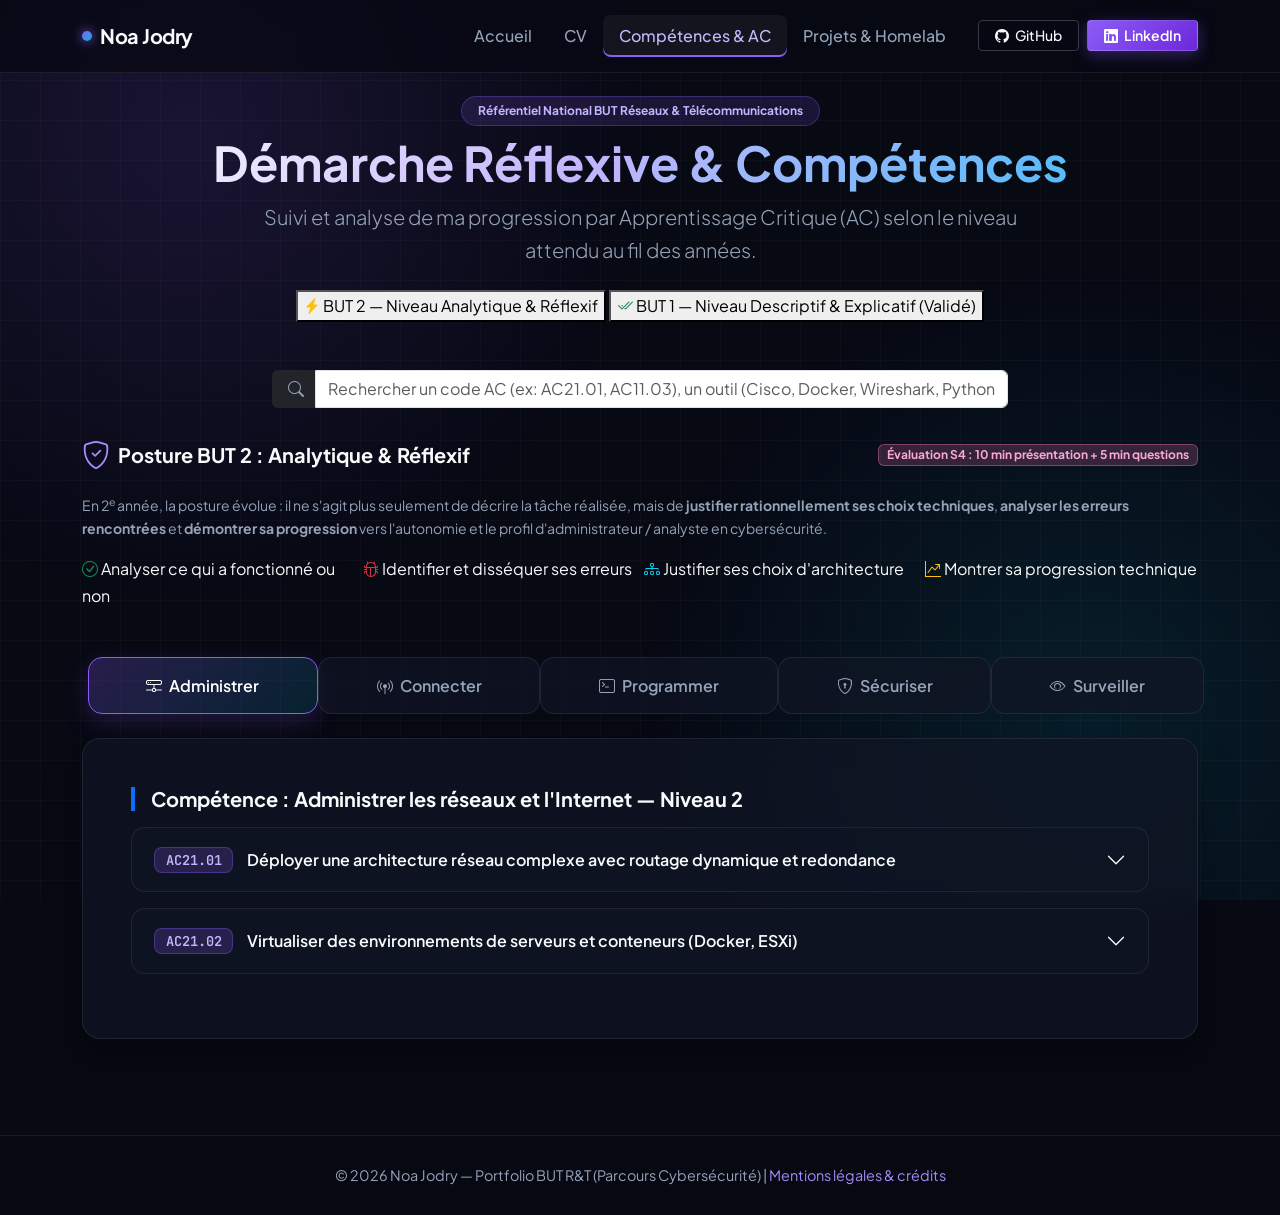
==== commit d0c361f7: "Update competences.html" ====
--- a/competences.html
+++ b/competences.html
@@ -3,7 +3,7 @@
 <head>
   <meta charset="utf-8" />
   <meta name="viewport" content="width=device-width,initial-scale=1" />
-  <title>Noa Jodry — Mes Compétences & AC</title>
+  <title>Noa Jodry — Mes Compétences & AC (BUT1 & BUT2)</title>
   <link href="https://cdn.jsdelivr.net/npm/bootstrap@5.3.2/dist/css/bootstrap.min.css" rel="stylesheet">
   <link href="https://cdn.jsdelivr.net/npm/bootstrap-icons@1.11.3/font/bootstrap-icons.min.css" rel="stylesheet">
   <link rel="stylesheet" href="assets/css/style.css">
@@ -24,6 +24,7 @@
           <li class="nav-item"><a class="nav-link" href="index.html">Accueil</a></li>
           <li class="nav-item"><a class="nav-link" href="cv.html">CV</a></li>
           <li class="nav-item"><a class="nav-link active" href="competences.html">Compétences & AC</a></li>
+          <li class="nav-item"><a class="nav-link" href="projets.html">Projets & Homelab</a></li>
           <li class="nav-item ms-lg-3 mt-2 mt-lg-0">
             <a class="btn btn-outline-light btn-sm px-3" href="https://github.com/Nowaaa7" target="_blank" rel="noopener">
               <i class="bi bi-github me-1"></i> GitHub
@@ -42,981 +43,637 @@
   <main class="container py-5 mt-5">
     <header class="text-center mb-5 reveal">
       <span class="badge rounded-pill mb-2 px-3 py-2" style="background: rgba(139, 92, 246, 0.15); color: #c4b5fd; border: 1px solid rgba(139, 92, 246, 0.3);">
-        Référentiel National BUT R&T — Niveau 1
+        Référentiel National BUT Réseaux & Télécommunications
       </span>
-      <h1 class="display-5 fw-bold name-gradient">Mes Compétences & AC</h1>
-      <p class="lead text-muted mx-auto" style="max-width: 700px;">
-        Démarche réflexive et analyse détaillée de mes Apprentissages Critiques accompagnés de leurs traces techniques ciblées.
+      <h1 class="display-5 fw-bold name-gradient">Démarche Réflexive & Compétences</h1>
+      <p class="lead text-muted mx-auto" style="max-width: 780px;">
+        Suivi et analyse de ma progression par Apprentissage Critique (AC) selon le niveau attendu au fil des années.
       </p>
+
+      <!-- SWITCHER DE NIVEAU BUT1 / BUT2 -->
+      <div class="mt-4">
+        <div class="level-switcher">
+          <button id="btnLevelBut2" class="level-btn active-but2">
+            <i class="bi bi-lightning-charge-fill text-warning"></i>
+            BUT 2 — Niveau Analytique & Réflexif
+          </button>
+          <button id="btnLevelBut1" class="level-btn">
+            <i class="bi bi-check2-all text-success"></i>
+            BUT 1 — Niveau Descriptif & Explicatif (Validé)
+          </button>
+        </div>
+      </div>
     </header>
 
-    <div class="row justify-content-center">
-      <div class="col-lg-11">
-        
-        <ul class="nav nav-pills nav-fill mb-5 reveal delay-1" id="competencesTabs" role="tablist">
-          <li class="nav-item mb-2 mb-md-0" role="presentation">
-            <button class="nav-link active" id="admin-tab" data-bs-toggle="tab" data-bs-target="#admin" type="button" role="tab" aria-controls="admin" aria-selected="true">
-              <i class="bi bi-hdd-network me-2"></i>Administrer
-            </button>
-          </li>
-          <li class="nav-item mb-2 mb-md-0" role="presentation">
-            <button class="nav-link" id="connect-tab" data-bs-toggle="tab" data-bs-target="#connect" type="button" role="tab" aria-controls="connect" aria-selected="false">
-              <i class="bi bi-broadcast-pin me-2"></i>Connecter
-            </button>
-          </li>
-          <li class="nav-item" role="presentation">
-            <button class="nav-link" id="prog-tab" data-bs-toggle="tab" data-bs-target="#prog" type="button" role="tab" aria-controls="prog" aria-selected="false">
-              <i class="bi bi-terminal me-2"></i>Programmer
-            </button>
-          </li>
-        </ul>
-
-        <div class="tab-content" id="competencesTabsContent">
-          
-          <!-- ==================== PÔLE ADMINISTRER ==================== -->
-          <div class="tab-pane fade show active" id="admin" role="tabpanel" aria-labelledby="admin-tab">
-            <div class="card p-4 p-md-5 reveal">
-              <div class="d-flex align-items-center gap-3 mb-4 pb-3 border-bottom border-secondary">
-                <div class="fs-2 text-primary"><i class="bi bi-hdd-network"></i></div>
-                <div>
-                  <h2 class="h4 fw-bold mb-0">Administrer les réseaux et l'Internet</h2>
-                  <p class="text-muted small mb-0">Configuration, administration système et diagnostic des réseaux locaux</p>
-                </div>
-              </div>
-              
-              <div class="accordion" id="accordionAdmin">
-                
-                <!-- AC11.01 -->
-                <div class="accordion-item">
-                  <h2 class="accordion-header">
-                    <button class="accordion-button collapsed" type="button" data-bs-toggle="collapse" data-bs-target="#ac1101">
-                      <span class="ac-code">AC11.01</span> Maîtriser les lois fondamentales de l’électricité afin d’intervenir sur des équipements
-                    </button>
-                  </h2>
-                  <div id="ac1101" class="accordion-collapse collapse" data-bs-parent="#accordionAdmin">
-                    <div class="accordion-body">
-                      <div class="mb-3">
-                        <span class="badge bg-primary">R1.04 - Fondamentaux des systèmes électroniques</span>
-                      </div>
-                      <div class="reflexive-grid">
-                        <div class="reflexive-box">
-                          <div class="reflexive-title"><i class="bi bi-check2-circle text-primary"></i> Ce que j'ai fait</div>
-                          <p>J'ai réalisé des montages de circuits électriques sur platines d'essais, effectué des mesures avec des multimètres et vérifié les lois de Kirchhoff (mailles et nœuds) ainsi que la loi d'Ohm.</p>
-                        </div>
-                        <div class="reflexive-box box-why">
-                          <div class="reflexive-title"><i class="bi bi-bullseye text-info"></i> Pourquoi je l'ai fait</div>
-                          <p>C'est indispensable pour comprendre la couche physique des réseaux (couche 1 du modèle OSI) et savoir comment le signal électrique transite dans nos câbles (PoE, signaux binaires).</p>
-                        </div>
-                        <div class="reflexive-box box-how">
-                          <div class="reflexive-title"><i class="bi bi-tools text-primary"></i> Comment je l'ai fait</div>
-                          <p>En TP, j'ai câblé des résistances en série et en parallèle, et utilisé des générateurs de tension continue. J'ai ensuite consigné les valeurs théoriques et pratiques dans un tableau.</p>
-                        </div>
-                        <div class="reflexive-box box-diff">
-                          <div class="reflexive-title"><i class="bi bi-exclamation-triangle text-warning"></i> Mes difficultés</div>
-                          <p>La manipulation des outils de mesure pour éviter les courts-circuits et bien comprendre la différence de branchement (série pour l'ampèremètre, parallèle pour le voltmètre) a demandé un temps d'adaptation.</p>
-                        </div>
-                        <div class="reflexive-box box-learn">
-                          <div class="reflexive-title"><i class="bi bi-lightbulb text-success"></i> Ce que j'en ai appris</div>
-                          <p>J'ai validé la théorie par la pratique et compris l'importance de l'atténuation du signal dans un support physique.</p>
-                        </div>
-                        <div class="reflexive-box box-next">
-                          <div class="reflexive-title"><i class="bi bi-arrow-repeat" style="color:#f472b6;"></i> Ce que je ferais autrement</div>
-                          <p>Je prendrais le temps de modéliser systématiquement le circuit sur un simulateur (comme LTspice) avant de passer au câblage réel pour anticiper les résultats.</p>
-                        </div>
-                      </div>
-                      <div class="traces-container">
-                        <h5 class="h6 text-primary fw-bold mb-3"><i class="bi bi-images me-2"></i>Traces ciblées (cliquez pour agrandir) :</h5>
-                        <div class="row g-3">
-                          <div class="col-md-6 text-center">
-                            <p class="small text-muted mb-2"><em>Schéma de montage électrique</em></p>
-                            <img src="assets/ac1101_1.png" alt="Schéma électrique" class="zoomable-image">
-                          </div>
-                          <div class="col-md-6 text-center">
-                            <p class="small text-muted mb-2"><em>Relevé de mesures et calculs</em></p>
-                            <img src="assets/ac1101_2.png" alt="Tableau de mesures" class="zoomable-image">
-                          </div>
-                        </div>
-                      </div>
-                    </div>
-                  </div>
-                </div>
-
-                <!-- AC11.02 -->
-                <div class="accordion-item">
-                  <h2 class="accordion-header">
-                    <button class="accordion-button collapsed" type="button" data-bs-toggle="collapse" data-bs-target="#ac1102">
-                      <span class="ac-code">AC11.02</span> Comprendre l'architecture et les fondements des systèmes numériques et de l'Internet
-                    </button>
-                  </h2>
-                  <div id="ac1102" class="accordion-collapse collapse" data-bs-parent="#accordionAdmin">
-                    <div class="accordion-body">
-                      <div class="mb-3 d-flex flex-wrap gap-2">
-                        <span class="badge bg-primary">R1.06 - Architecture des systèmes numériques</span>
-                        <span class="badge bg-secondary">R2.06 - Numérisation de l'information</span>
-                      </div>
-                      <div class="reflexive-grid">
-                        <div class="reflexive-box">
-                          <div class="reflexive-title"><i class="bi bi-check2-circle text-primary"></i> Ce que j'ai fait</div>
-                          <p>J'ai étudié le fonctionnement interne d'un processeur, réalisé des conversions de bases (binaire, hexadécimal) et travaillé sur la logique combinatoire (portes logiques, tables de vérité).</p>
-                        </div>
-                        <div class="reflexive-box box-why">
-                          <div class="reflexive-title"><i class="bi bi-bullseye text-info"></i> Pourquoi je l'ai fait</div>
-                          <p>Pour comprendre comment une machine (ordinateur ou routeur) traite réellement l'information au niveau matériel et comment les masques sous-réseaux sont calculés mathématiquement.</p>
-                        </div>
-                        <div class="reflexive-box box-how">
-                          <div class="reflexive-title"><i class="bi bi-tools text-primary"></i> Comment je l'ai fait</div>
-                          <p>Par des exercices d'algèbre de Boole, des simplifications de tableaux de Karnaugh, et l'utilisation de simulateurs logiques (Logisim) pour recréer des additionneurs binaires.</p>
-                        </div>
-                        <div class="reflexive-box box-diff">
-                          <div class="reflexive-title"><i class="bi bi-exclamation-triangle text-warning"></i> Mes difficultés</div>
-                          <p>L'abstraction mathématique de l'algèbre de Boole et la méthode de Karnaugh pour simplifier les équations complexes m'ont demandé beaucoup de concentration.</p>
-                        </div>
-                        <div class="reflexive-box box-learn">
-                          <div class="reflexive-title"><i class="bi bi-lightbulb text-success"></i> Ce que j'en ai appris</div>
-                          <p>J'ai une vision claire de la façon dont le code est traduit en impulsions électriques, ce qui m'aide énormément pour comprendre l'adressage IPv4 et IPv6.</p>
-                        </div>
-                        <div class="reflexive-box box-next">
-                          <div class="reflexive-title"><i class="bi bi-arrow-repeat" style="color:#f472b6;"></i> Ce que je ferais autrement</div>
-                          <p>J'utiliserais des outils de visualisation en ligne plus souvent pour m'entraîner à la conversion binaire de tête de manière plus ludique.</p>
-                        </div>
-                      </div>
-                      <div class="traces-container">
-                        <h5 class="h6 text-primary fw-bold mb-3"><i class="bi bi-images me-2"></i>Traces ciblées (cliquez pour agrandir) :</h5>
-                        <div class="row g-3">
-                          <div class="col-md-6 text-center">
-                            <p class="small text-muted mb-2"><em>Simplification par tableau de Karnaugh</em></p>
-                            <img src="assets/ac1102_1.png" alt="Tableau de Karnaugh" class="zoomable-image">
-                          </div>
-                          <div class="col-md-6 text-center">
-                            <p class="small text-muted mb-2"><em>Simulation de circuit sous Logisim</em></p>
-                            <img src="assets/ac1102_2.png" alt="Simulation Logisim" class="zoomable-image">
-                          </div>
-                        </div>
-                      </div>
-                    </div>
-                  </div>
-                </div>
-
-                <!-- AC11.03 -->
-                <div class="accordion-item">
-                  <h2 class="accordion-header">
-                    <button class="accordion-button collapsed" type="button" data-bs-toggle="collapse" data-bs-target="#ac1103">
-                      <span class="ac-code">AC11.03</span> Configurer les fonctions de base du réseau local
-                    </button>
-                  </h2>
-                  <div id="ac1103" class="accordion-collapse collapse" data-bs-parent="#accordionAdmin">
-                    <div class="accordion-body">
-                      <div class="mb-3 d-flex flex-wrap gap-2">
-                        <span class="badge bg-primary">R1.01 - Initiation aux réseaux</span>
-                        <span class="badge bg-secondary">R1.03 - Réseaux locaux</span>
-                      </div>
-                      <div class="reflexive-grid">
-                        <div class="reflexive-box">
-                          <div class="reflexive-title"><i class="bi bi-check2-circle text-primary"></i> Ce que j'ai fait</div>
-                          <p>J'ai configuré des commutateurs et routeurs Cisco. J'ai mis en place des VLANs, configuré le routage inter-VLAN (Router-on-a-Stick), et défini des routes statiques.</p>
-                        </div>
-                        <div class="reflexive-box box-why">
-                          <div class="reflexive-title"><i class="bi bi-bullseye text-info"></i> Pourquoi je l'ai fait</div>
-                          <p>Pour segmenter un réseau d'entreprise, isoler les différents services (RH, Production, Serveurs) et assurer la communication entre eux de manière contrôlée.</p>
-                        </div>
-                        <div class="reflexive-box box-how">
-                          <div class="reflexive-title"><i class="bi bi-tools text-primary"></i> Comment je l'ai fait</div>
-                          <p>J'ai d'abord simulé la topologie sur Cisco Packet Tracer, puis j'ai implémenté les commandes CLI (IOS Cisco) sur du matériel physique en baie de brassage via un câble console.</p>
-                        </div>
-                        <div class="reflexive-box box-diff">
-                          <div class="reflexive-title"><i class="bi bi-exclamation-triangle text-warning"></i> Mes difficultés</div>
-                          <p>Mémoriser l'arborescence des modes de commandes Cisco (mode utilisateur, privilégié, configuration globale) et diagnostiquer les erreurs de configuration sur les ports Trunk.</p>
-                        </div>
-                        <div class="reflexive-box box-learn">
-                          <div class="reflexive-title"><i class="bi bi-lightbulb text-success"></i> Ce que j'en ai appris</div>
-                          <p>Je maîtrise la logique d'acheminement des trames MAC (couche 2) et des paquets IP (couche 3), et l'importance cruciale de la documentation réseau.</p>
-                        </div>
-                        <div class="reflexive-box box-next">
-                          <div class="reflexive-title"><i class="bi bi-arrow-repeat" style="color:#f472b6;"></i> Ce que je ferais autrement</div>
-                          <p>Je prendrais l'habitude de sauvegarder mes configurations (<code>copy run start</code>) beaucoup plus régulièrement lors de mes TP sur matériel réel pour éviter les pertes de données.</p>
-                        </div>
-                      </div>
-                      <div class="traces-container">
-                        <h5 class="h6 text-primary fw-bold mb-3"><i class="bi bi-images me-2"></i>Traces ciblées (cliquez pour agrandir) :</h5>
-                        <div class="row g-3">
-                          <div class="col-md-6 text-center">
-                            <p class="small text-muted mb-2"><em>Topologie réseau sous Cisco Packet Tracer</em></p>
-                            <img src="assets/ac1103_1.png" alt="Cisco Packet Tracer" class="zoomable-image">
-                          </div>
-                          <div class="col-md-6 text-center">
-                            <p class="small text-muted mb-2"><em>Configuration VLAN en CLI Cisco</em></p>
-                            <img src="assets/ac1103_2.png" alt="Terminal Cisco" class="zoomable-image">
-                          </div>
-                        </div>
-                      </div>
-                    </div>
-                  </div>
-                </div>
-
-                <!-- AC11.04 -->
-                <div class="accordion-item">
-                  <h2 class="accordion-header">
-                    <button class="accordion-button collapsed" type="button" data-bs-toggle="collapse" data-bs-target="#ac1104">
-                      <span class="ac-code">AC11.04</span> Systèmes d’exploitation et administration des réseaux/services (Windows Server)
-                    </button>
-                  </h2>
-                  <div id="ac1104" class="accordion-collapse collapse" data-bs-parent="#accordionAdmin">
-                    <div class="accordion-body">
-                      <div class="mb-3 d-flex flex-wrap gap-2">
-                        <span class="badge bg-primary">R1.08 - Base des systèmes d'exploitation</span>
-                        <span class="badge bg-secondary">R2.02 - Administration système</span>
-                      </div>
-                      <div class="reflexive-grid">
-                        <div class="reflexive-box">
-                          <div class="reflexive-title"><i class="bi bi-check2-circle text-primary"></i> Ce que j'ai fait</div>
-                          <p>J'ai conçu et développé une infrastructure centralisée sous Windows Server 2016. J'ai créé un domaine Active Directory, organisé des OU (Élèves/Profs), géré des partages NTFS et automatisé la création des comptes avec un script PowerShell.</p>
-                        </div>
-                        <div class="reflexive-box box-why">
-                          <div class="reflexive-title"><i class="bi bi-bullseye text-info"></i> Pourquoi je l'ai fait</div>
-                          <p>Pour centraliser l'authentification des utilisateurs, sécuriser les données via le principe du "Moindre Privilège", et automatiser des tâches d'administration lourdes.</p>
-                        </div>
-                        <div class="reflexive-box box-how">
-                          <div class="reflexive-title"><i class="bi bi-tools text-primary"></i> Comment je l'ai fait</div>
-                          <p>En utilisant l'interface <em>Utilisateurs et ordinateurs Active Directory</em> et les GPO. Pour les permissions, j'ai configuré les partages en "Contrôle total" et géré les restrictions via NTFS. J'ai scripté avec les cmdlets <code>New-ADUser</code> et <code>icacls</code>.</p>
-                        </div>
-                        <div class="reflexive-box box-diff">
-                          <div class="reflexive-title"><i class="bi bi-exclamation-triangle text-warning"></i> Mes difficultés</div>
-                          <p>Comprendre que la permission effective est la plus restrictive entre celle du partage réseau et celle du système de fichiers NTFS. La syntaxe PowerShell m'a également demandé beaucoup de rigueur.</p>
-                        </div>
-                        <div class="reflexive-box box-learn">
-                          <div class="reflexive-title"><i class="bi bi-lightbulb text-success"></i> Ce que j'en ai appris</div>
-                          <p>La différence fondamentale entre permissions réseau et locales. J'ai pris conscience de l'importance de l'automatisation pour l'industrialisation d'un SI.</p>
-                        </div>
-                        <div class="reflexive-box box-next">
-                          <div class="reflexive-title"><i class="bi bi-arrow-repeat" style="color:#f472b6;"></i> Ce que je ferais autrement</div>
-                          <p>Mon script PowerShell pourrait être amélioré pour lire directement les données d'un fichier <code>.csv</code> fourni par les RH, afin d'importer toute une promotion d'un seul coup.</p>
-                        </div>
-                      </div>
-                      <div class="traces-container">
-                        <h5 class="h6 text-primary fw-bold mb-3"><i class="bi bi-images me-2"></i>Traces ciblées (cliquez pour agrandir) :</h5>
-                        <div class="row g-3">
-                          <div class="col-md-6 text-center">
-                            <p class="small text-muted mb-2"><em>Organisation Active Directory</em></p>
-                            <img src="assets/ac1104_1.png" alt="Capture Active Directory" class="zoomable-image">
-                          </div>
-                          <div class="col-md-6 text-center">
-                            <p class="small text-muted mb-2"><em>Script d'automatisation PowerShell</em></p>
-                            <img src="assets/ac1104_2.png" alt="Capture PowerShell" class="zoomable-image">
-                          </div>
-                        </div>
-                      </div>
-                    </div>
-                  </div>
-                </div>
-
-                <!-- AC11.05 -->
-                <div class="accordion-item">
-                  <h2 class="accordion-header">
-                    <button class="accordion-button collapsed" type="button" data-bs-toggle="collapse" data-bs-target="#ac1105">
-                      <span class="ac-code">AC11.05</span> Identifier les dysfonctionnements du réseau local et savoir les signaler
-                    </button>
-                  </h2>
-                  <div id="ac1105" class="accordion-collapse collapse" data-bs-parent="#accordionAdmin">
-                    <div class="accordion-body">
-                      <div class="mb-3 d-flex flex-wrap gap-2">
-                        <span class="badge bg-primary">R1.02 - Principes des réseaux</span>
-                        <span class="badge bg-secondary">R2.03 - Base des services réseaux</span>
-                      </div>
-                      <div class="reflexive-grid">
-                        <div class="reflexive-box">
-                          <div class="reflexive-title"><i class="bi bi-check2-circle text-primary"></i> Ce que j'ai fait</div>
-                          <p>J'ai utilisé l'analyseur de trames Wireshark pour capturer du trafic et identifier l'origine de pannes réseau (boucles de routage, requêtes DHCP sans réponse).</p>
-                        </div>
-                        <div class="reflexive-box box-why">
-                          <div class="reflexive-title"><i class="bi bi-bullseye text-info"></i> Pourquoi je l'ai fait</div>
-                          <p>Le "troubleshooting" (dépannage) est le cœur du métier R&T. Il faut savoir isoler un problème plutôt que de deviner son origine.</p>
-                        </div>
-                        <div class="reflexive-box box-how">
-                          <div class="reflexive-title"><i class="bi bi-tools text-primary"></i> Comment je l'ai fait</div>
-                          <p>En appliquant une méthode "Bottom-Up" (de la couche physique 1 à la couche applicative 7). Utilisation des commandes <code>ping</code>, <code>tracert / traceroute</code>, et des filtres Wireshark (ex: <code>ip.addr == ...</code>).</p>
-                        </div>
-                        <div class="reflexive-box box-diff">
-                          <div class="reflexive-title"><i class="bi bi-exclamation-triangle text-warning"></i> Mes difficultés</div>
-                          <p>Lire et interpréter les paquets directement dans leurs formats bruts (hexadécimal) et comprendre la structure des entêtes (TCP, IP).</p>
-                        </div>
-                        <div class="reflexive-box box-learn">
-                          <div class="reflexive-title"><i class="bi bi-lightbulb text-success"></i> Ce que j'en ai appris</div>
-                          <p>Les commandes de diagnostic de base sont très puissantes. J'ai appris à ne jamais paniquer face à une panne et à procéder par élimination.</p>
-                        </div>
-                        <div class="reflexive-box box-next">
-                          <div class="reflexive-title"><i class="bi bi-arrow-repeat" style="color:#f472b6;"></i> Ce que je ferais autrement</div>
-                          <p>Rédiger des fiches d'incidents plus détaillées ("tickets") lors des TP pour documenter la panne, ses causes, et la solution apportée, comme on le fait en entreprise.</p>
-                        </div>
-                      </div>
-                      <div class="traces-container">
-                        <h5 class="h6 text-primary fw-bold mb-3"><i class="bi bi-images me-2"></i>Traces ciblées (cliquez pour agrandir) :</h5>
-                        <div class="row g-3">
-                          <div class="col-md-6 text-center">
-                            <p class="small text-muted mb-2"><em>Analyse de trames sous Wireshark</em></p>
-                            <img src="assets/ac1105_1.png" alt="Wireshark" class="zoomable-image">
-                          </div>
-                          <div class="col-md-6 text-center">
-                            <p class="small text-muted mb-2"><em>Diagnostic réseau avec tracert</em></p>
-                            <img src="assets/ac1105_2.png" alt="Tracert cmd" class="zoomable-image">
-                          </div>
-                        </div>
-                      </div>
-                    </div>
-                  </div>
-                </div>
-
-                <!-- AC11.06 -->
-                <div class="accordion-item">
-                  <h2 class="accordion-header">
-                    <button class="accordion-button collapsed" type="button" data-bs-toggle="collapse" data-bs-target="#ac1106">
-                      <span class="ac-code">AC11.06</span> Installer un poste client, expliquer la procédure mise en place
-                    </button>
-                  </h2>
-                  <div id="ac1106" class="accordion-collapse collapse" data-bs-parent="#accordionAdmin">
-                    <div class="accordion-body">
-                      <div class="mb-3">
-                        <span class="badge bg-primary">R1.08 - Base des systèmes d'exploitation</span>
-                      </div>
-                      <div class="reflexive-grid">
-                        <div class="reflexive-box">
-                          <div class="reflexive-title"><i class="bi bi-check2-circle text-primary"></i> Ce que j'ai fait</div>
-                          <p>J'ai installé des systèmes d'exploitation clients (Windows 10, Ubuntu Linux) sur des machines physiques et des machines virtuelles (VirtualBox, VMware). J'ai configuré leurs paramètres réseaux.</p>
-                        </div>
-                        <div class="reflexive-box box-why">
-                          <div class="reflexive-title"><i class="bi bi-bullseye text-info"></i> Pourquoi je l'ai fait</div>
-                          <p>Pour fournir un environnement de travail fonctionnel à un utilisateur final et le connecter au réseau local de l'entreprise.</p>
-                        </div>
-                        <div class="reflexive-box box-how">
-                          <div class="reflexive-title"><i class="bi bi-tools text-primary"></i> Comment je l'ai fait</div>
-                          <p>Création de clés USB bootables avec l'outil Rufus, gestion des séquences de boot dans le BIOS/UEFI, partitionnement des disques, et jonction aux domaines Active Directory.</p>
-                        </div>
-                        <div class="reflexive-box box-diff">
-                          <div class="reflexive-title"><i class="bi bi-exclamation-triangle text-warning"></i> Mes difficultés</div>
-                          <p>Comprendre les différents types de partitionnement (MBR vs GPT) et les problèmes de pilotes (drivers) de cartes réseau post-installation.</p>
-                        </div>
-                        <div class="reflexive-box box-learn">
-                          <div class="reflexive-title"><i class="bi bi-lightbulb text-success"></i> Ce que j'en ai appris</div>
-                          <p>L'importance de la phase de post-installation (mises à jour de sécurité, configuration des pare-feux locaux, installation d'antivirus).</p>
-                        </div>
-                        <div class="reflexive-box box-next">
-                          <div class="reflexive-title"><i class="bi bi-arrow-repeat" style="color:#f472b6;"></i> Ce que je ferais autrement</div>
-                          <p>Je m'intéresserais davantage aux outils de déploiement d'images réseau (comme WDS ou FOG) pour ne plus avoir à faire ces installations manuellement poste par poste.</p>
-                        </div>
-                      </div>
-                      <div class="traces-container">
-                        <h5 class="h6 text-primary fw-bold mb-3"><i class="bi bi-images me-2"></i>Traces ciblées (cliquez pour agrandir) :</h5>
-                        <div class="row g-3">
-                          <div class="col-md-6 text-center">
-                            <p class="small text-muted mb-2"><em>Déploiement d'une VM sous VirtualBox</em></p>
-                            <img src="assets/ac1106_1.png" alt="VirtualBox" class="zoomable-image">
-                          </div>
-                          <div class="col-md-6 text-center">
-                            <p class="small text-muted mb-2"><em>Configuration de l'adressage IP</em></p>
-                            <img src="assets/ac1106_2.png" alt="Paramètres IP" class="zoomable-image">
-                          </div>
-                        </div>
-                      </div>
-                    </div>
-                  </div>
-                </div>
-
-              </div>
-            </div>
-          </div>
-
-          <!-- ==================== PÔLE CONNECTER ==================== -->
-          <div class="tab-pane fade" id="connect" role="tabpanel" aria-labelledby="connect-tab">
-            <div class="card p-4 p-md-5 reveal">
-              <div class="d-flex align-items-center gap-3 mb-4 pb-3 border-bottom border-secondary">
-                <div class="fs-2 text-info"><i class="bi bi-broadcast-pin"></i></div>
-                <div>
-                  <h2 class="h4 fw-bold mb-0">Connecter les entreprises et les usagers</h2>
-                  <p class="text-muted small mb-0">Transmission du signal, supports physiques, ToIP/VoIP et communication professionnelle</p>
-                </div>
-              </div>
-
-              <div class="accordion" id="accordionConnect">
-
-                <!-- AC12.01 -->
-                <div class="accordion-item">
-                  <h2 class="accordion-header">
-                    <button class="accordion-button collapsed" type="button" data-bs-toggle="collapse" data-bs-target="#ac1201">
-                      <span class="ac-code">AC12.01</span> Mesurer, analyser et commenter les signaux
-                    </button>
-                  </h2>
-                  <div id="ac1201" class="accordion-collapse collapse" data-bs-parent="#accordionConnect">
-                    <div class="accordion-body">
-                      <div class="mb-3 d-flex flex-wrap gap-2">
-                        <span class="badge bg-primary">R1.13 - Mathématiques du signal</span>
-                        <span class="badge bg-secondary">R2.05 - Signaux et systèmes</span>
-                      </div>
-                      <div class="reflexive-grid">
-                        <div class="reflexive-box">
-                          <div class="reflexive-title"><i class="bi bi-check2-circle text-primary"></i> Ce que j'ai fait</div>
-                          <p>J'ai généré des signaux électriques (carrés, sinusoïdaux) et je les ai mesurés à l'aide d'oscilloscopes numériques pour en analyser le comportement dans le temps et en fréquence.</p>
-                        </div>
-                        <div class="reflexive-box box-why">
-                          <div class="reflexive-title"><i class="bi bi-bullseye text-info"></i> Pourquoi je l'ai fait</div>
-                          <p>L'information transmise sur les réseaux (comme l'ADSL ou la fibre) repose sur des variations de signaux. Comprendre ces phénomènes permet de diagnostiquer les erreurs de transmission (bruit, atténuation).</p>
-                        </div>
-                        <div class="reflexive-box box-how">
-                          <div class="reflexive-title"><i class="bi bi-tools text-primary"></i> Comment je l'ai fait</div>
-                          <p>Utilisation de générateurs de basses fréquences (GBF), réglage des bases de temps et des déclencheurs (triggers) sur l'oscilloscope, et calculs de périodes, fréquences, et amplitudes.</p>
-                        </div>
-                        <div class="reflexive-box box-diff">
-                          <div class="reflexive-title"><i class="bi bi-exclamation-triangle text-warning"></i> Mes difficultés</div>
-                          <p>La stabilisation d'un signal complexe à l'écran à l'aide de la fonction trigger, et le calcul mental rapide pour passer des divisions de l'écran aux valeurs réelles.</p>
-                        </div>
-                        <div class="reflexive-box box-learn">
-                          <div class="reflexive-title"><i class="bi bi-lightbulb text-success"></i> Ce que j'en ai appris</div>
-                          <p>Un signal théorique carré n'est jamais parfait en réalité (temps de montée, de descente, dépassement), ce qui impacte la vitesse maximale de transmission des données (débit binaire).</p>
-                        </div>
-                        <div class="reflexive-box box-next">
-                          <div class="reflexive-title"><i class="bi bi-arrow-repeat" style="color:#f472b6;"></i> Ce que je ferais autrement</div>
-                          <p>J'utiliserais les fonctionnalités d'export USB de l'oscilloscope pour intégrer de vraies courbes dans mes comptes rendus de TP au lieu de les dessiner schématiquement.</p>
-                        </div>
-                      </div>
-                      <div class="traces-container">
-                        <h5 class="h6 text-primary fw-bold mb-3"><i class="bi bi-images me-2"></i>Traces ciblées (cliquez pour agrandir) :</h5>
-                        <div class="row g-3">
-                          <div class="col-md-6 text-center">
-                            <p class="small text-muted mb-2"><em>Relevé de signal à l'oscilloscope</em></p>
-                            <img src="assets/ac1201_1.png" alt="Oscilloscope" class="zoomable-image">
-                          </div>
-                          <div class="col-md-6 text-center">
-                            <p class="small text-muted mb-2"><em>Analyse fréquentielle et spectre</em></p>
-                            <img src="assets/ac1201_2.png" alt="Analyse fréquentielle" class="zoomable-image">
-                          </div>
-                        </div>
-                      </div>
-                    </div>
-                  </div>
-                </div>
-
-                <!-- AC12.02 -->
-                <div class="accordion-item">
-                  <h2 class="accordion-header">
-                    <button class="accordion-button collapsed" type="button" data-bs-toggle="collapse" data-bs-target="#ac1202">
-                      <span class="ac-code">AC12.02</span> Caractériser des systèmes de transmissions élémentaires (Modélisation)
-                    </button>
-                  </h2>
-                  <div id="ac1202" class="accordion-collapse collapse" data-bs-parent="#accordionConnect">
-                    <div class="accordion-body">
-                      <div class="mb-3 d-flex flex-wrap gap-2">
-                        <span class="badge bg-primary">R1.14 - Mathématiques des transmissions</span>
-                        <span class="badge bg-secondary">SAE 1.03 - Découvrir un dispositif de transmission</span>
-                      </div>
-                      <div class="reflexive-grid">
-                        <div class="reflexive-box">
-                          <div class="reflexive-title"><i class="bi bi-check2-circle text-primary"></i> Ce que j'ai fait</div>
-                          <p>Dans le cadre de la SAE 1.03, j'ai modélisé mathématiquement et numériquement une ligne de transmission en cuivre (câble coaxial, paires torsadées) à l'aide du logiciel LTspice.</p>
-                        </div>
-                        <div class="reflexive-box box-why">
-                          <div class="reflexive-title"><i class="bi bi-bullseye text-info"></i> Pourquoi je l'ai fait</div>
-                          <p>Pour anticiper la dégradation du signal selon la longueur du câble, sans avoir besoin de dérouler physiquement des kilomètres de cuivre.</p>
-                        </div>
-                        <div class="reflexive-box box-how">
-                          <div class="reflexive-title"><i class="bi bi-tools text-primary"></i> Comment je l'ai fait</div>
-                          <p>En modélisant des tronçons de ligne par des composants élémentaires (Résistances, Inductances, Condensateurs = schéma RLC série/parallèle), puis en lançant des simulations temporelles et fréquentielles (diagrammes de Bode).</p>
-                        </div>
-                        <div class="reflexive-box box-diff">
-                          <div class="reflexive-title"><i class="bi bi-exclamation-triangle text-warning"></i> Mes difficultés</div>
-                          <p>La prise en main de l'interface de LTspice, un peu austère, et la corrélation entre les équations mathématiques théoriques vues en cours et les résultats de la simulation.</p>
-                        </div>
-                        <div class="reflexive-box box-learn">
-                          <div class="reflexive-title"><i class="bi bi-lightbulb text-success"></i> Ce que j'en ai appris</div>
-                          <p>J'ai visuellement compris pourquoi la longueur d'un câble Ethernet RJ45 est limitée à environ 100 mètres avant de subir une atténuation trop sévère nécessitant un répéteur.</p>
-                        </div>
-                        <div class="reflexive-box box-next">
-                          <div class="reflexive-title"><i class="bi bi-arrow-repeat" style="color:#f472b6;"></i> Ce que je ferais autrement</div>
-                          <p>Je prendrais le temps d'explorer l'outil MATLAB/Simulink en parallèle pour obtenir des graphiques plus esthétiques pour mes rapports de projet.</p>
-                        </div>
-                      </div>
-                      <div class="traces-container">
-                        <h5 class="h6 text-primary fw-bold mb-3"><i class="bi bi-images me-2"></i>Traces ciblées (cliquez pour agrandir) :</h5>
-                        <div class="row g-3">
-                          <div class="col-md-6 text-center">
-                            <p class="small text-muted mb-2"><em>Modélisation de ligne sous LTspice</em></p>
-                            <img src="assets/ac1202_1.png" alt="Schéma LTspice" class="zoomable-image">
-                          </div>
-                          <div class="col-md-6 text-center">
-                            <p class="small text-muted mb-2"><em>Simulation temporelle / Diagramme de Bode</em></p>
-                            <img src="assets/ac1202_2.png" alt="Diagramme de Bode" class="zoomable-image">
-                          </div>
-                        </div>
-                      </div>
-                    </div>
-                  </div>
-                </div>
-
-                <!-- AC12.03 -->
-                <div class="accordion-item">
-                  <h2 class="accordion-header">
-                    <button class="accordion-button collapsed" type="button" data-bs-toggle="collapse" data-bs-target="#ac1203">
-                      <span class="ac-code">AC12.03</span> Déployer des supports de transmission
-                    </button>
-                  </h2>
-                  <div id="ac1203" class="accordion-collapse collapse" data-bs-parent="#accordionConnect">
-                    <div class="accordion-body">
-                      <div class="mb-3">
-                        <span class="badge bg-primary">R1.05 - Supports de transmission pour les réseaux</span>
-                      </div>
-                      <div class="reflexive-grid">
-                        <div class="reflexive-box">
-                          <div class="reflexive-title"><i class="bi bi-check2-circle text-primary"></i> Ce que j'ai fait</div>
-                          <p>J'ai réalisé du câblage réseau physique (fabrication de cordons RJ45 droits et croisés) et testé la connectivité de la baie de brassage jusqu'aux prises murales.</p>
-                        </div>
-                        <div class="reflexive-box box-why">
-                          <div class="reflexive-title"><i class="bi bi-bullseye text-info"></i> Pourquoi je l'ai fait</div>
-                          <p>Le câblage est la base de toute infrastructure. Un mauvais sertissage peut causer des erreurs intermittentes extrêmement complexes à détecter au niveau logique (pertes de paquets, chute de débit).</p>
-                        </div>
-                        <div class="reflexive-box box-how">
-                          <div class="reflexive-title"><i class="bi bi-tools text-primary"></i> Comment je l'ai fait</div>
-                          <p>À l'aide de pinces à sertir, de pinces à dénuder et de câbles UTP/STP. J'ai respecté scrupuleusement la norme de câblage T568B, puis testé mes câbles avec un testeur de continuité.</p>
-                        </div>
-                        <div class="reflexive-box box-diff">
-                          <div class="reflexive-title"><i class="bi bi-exclamation-triangle text-warning"></i> Mes difficultés</div>
-                          <p>Maintenir les 8 petits fils de cuivre alignés dans le bon ordre de couleur lors de l'insertion dans l'embout RJ45 avant de serrer avec la pince.</p>
-                        </div>
-                        <div class="reflexive-box box-learn">
-                          <div class="reflexive-title"><i class="bi bi-lightbulb text-success"></i> Ce que j'en ai appris</div>
-                          <p>La rigueur manuelle est aussi importante que la logique informatique. J'ai également compris le rôle du blindage (feuille d'aluminium) contre les interférences électromagnétiques (EMI).</p>
-                        </div>
-                        <div class="reflexive-box box-next">
-                          <div class="reflexive-title"><i class="bi bi-arrow-repeat" style="color:#f472b6;"></i> Ce que je ferais autrement</div>
-                          <p>J'aimerais m'entraîner davantage sur les supports optiques (fibre) et utiliser une soudeuse à fibre optique, car c'est le standard de demain.</p>
-                        </div>
-                      </div>
-                      <div class="traces-container">
-                        <h5 class="h6 text-primary fw-bold mb-3"><i class="bi bi-images me-2"></i>Traces ciblées (cliquez pour agrandir) :</h5>
-                        <div class="row g-3">
-                          <div class="col-md-6 text-center">
-                            <p class="small text-muted mb-2"><em>Norme de câblage T568B</em></p>
-                            <img src="assets/ac1203_1.png" alt="Câble RJ45" class="zoomable-image">
-                          </div>
-                          <div class="col-md-6 text-center">
-                            <p class="small text-muted mb-2"><em>Validation avec testeur de continuité</em></p>
-                            <img src="assets/ac1203_2.png" alt="Testeur réseau" class="zoomable-image">
-                          </div>
-                        </div>
-                      </div>
-                    </div>
-                  </div>
-                </div>
-
-                <!-- AC12.04 -->
-                <div class="accordion-item">
-                  <h2 class="accordion-header">
-                    <button class="accordion-button collapsed" type="button" data-bs-toggle="collapse" data-bs-target="#ac1204">
-                      <span class="ac-code">AC12.04</span> Connecter les systèmes de ToIP (Asterisk / VoIP)
-                    </button>
-                  </h2>
-                  <div id="ac1204" class="accordion-collapse collapse" data-bs-parent="#accordionConnect">
-                    <div class="accordion-body">
-                      <div class="mb-3">
-                        <span class="badge bg-primary">R2.04 - Initiation à la téléphonie d'entreprise</span>
-                      </div>
-                      <div class="reflexive-grid">
-                        <div class="reflexive-box">
-                          <div class="reflexive-title"><i class="bi bi-check2-circle text-primary"></i> Ce que j'ai fait</div>
-                          <p>J'ai déployé un serveur IPBX sous Asterisk (Linux Alpine), configuré des postes Fanvil (interface web) et des téléphones Cisco via auto-provisioning (serveur TFTP). J'ai paramétré le Dialplan (messagerie, serveur vocal interactif).</p>
-                        </div>
-                        <div class="reflexive-box box-why">
-                          <div class="reflexive-title"><i class="bi bi-bullseye text-info"></i> Pourquoi je l'ai fait</div>
-                          <p>Pour mettre en place une infrastructure de communication permettant aux collaborateurs de s'appeler, tout en garantissant l'interopérabilité entre différents constructeurs via le protocole SIP.</p>
-                        </div>
-                        <div class="reflexive-box box-how">
-                          <div class="reflexive-title"><i class="bi bi-tools text-primary"></i> Comment je l'ai fait</div>
-                          <p>Dans Asterisk, manipulation des fichiers <code>pjsip.conf</code> (endpoints, auth) et <code>extensions.conf</code> (le Dialplan). Pour les Cisco, installation d'un service <code>in.tftpd</code> et création de fichiers XML (ex: <code>SEP&lt;MAC&gt;.cnf.xml</code>).</p>
-                        </div>
-                        <div class="reflexive-box box-diff">
-                          <div class="reflexive-title"><i class="bi bi-exclamation-triangle text-warning"></i> Mes difficultés</div>
-                          <p>La syntaxe stricte d'Asterisk. Des soucis d'enregistrement SIP (erreurs de bind ou d'identifiants). L'auto-provisioning Cisco exigeait que le nom du fichier XML contienne la bonne adresse MAC sans aucune erreur.</p>
-                        </div>
-                        <div class="reflexive-box box-learn">
-                          <div class="reflexive-title"><i class="bi bi-lightbulb text-success"></i> Ce que j'en ai appris</div>
-                          <p>Le fonctionnement du SIP (port UDP 5060) pour l'établissement des sessions. J'ai saisi l'avantage de l'auto-provisioning en milieu professionnel (déploiement de masse) face à la configuration manuelle.</p>
-                        </div>
-                        <div class="reflexive-box box-next">
-                          <div class="reflexive-title"><i class="bi bi-arrow-repeat" style="color:#f472b6;"></i> Ce que je ferais autrement</div>
-                          <p>Plutôt que de copier manuellement les fichiers XML, je développerais un script Python prenant en entrée un fichier CSV (MAC et extensions) pour générer automatiquement tous les fichiers de configuration.</p>
-                        </div>
-                      </div>
-                      <div class="traces-container">
-                        <h5 class="h6 text-primary fw-bold mb-3"><i class="bi bi-images me-2"></i>Traces ciblées (cliquez pour agrandir) :</h5>
-                        <div class="row g-3">
-                          <div class="col-md-6 text-center">
-                            <p class="small text-muted mb-2"><em>Configuration du Dialplan Asterisk</em></p>
-                            <img src="assets/ac1204_1.png" alt="Fichier de conf Asterisk" class="zoomable-image">
-                          </div>
-                          <div class="col-md-6 text-center">
-                            <p class="small text-muted mb-2"><em>Provisioning de téléphone IP</em></p>
-                            <img src="assets/ac1204_2.png" alt="Interface téléphone IP" class="zoomable-image">
-                          </div>
-                        </div>
-                      </div>
-                    </div>
-                  </div>
-                </div>
-
-                <!-- AC12.05 -->
-                <div class="accordion-item">
-                  <h2 class="accordion-header">
-                    <button class="accordion-button collapsed" type="button" data-bs-toggle="collapse" data-bs-target="#ac1205">
-                      <span class="ac-code">AC12.05</span> Communiquer avec un tiers et adapter son discours
-                    </button>
-                  </h2>
-                  <div id="ac1205" class="accordion-collapse collapse" data-bs-parent="#accordionConnect">
-                    <div class="accordion-body">
-                      <div class="mb-3">
-                        <span class="badge bg-primary">R1.11 / R2.11 - Communication</span>
-                      </div>
-                      <div class="reflexive-grid">
-                        <div class="reflexive-box">
-                          <div class="reflexive-title"><i class="bi bi-check2-circle text-primary"></i> Ce que j'ai fait</div>
-                          <p>J'ai rédigé des rapports techniques pour chaque projet (SAE) et j'ai soutenu mes travaux à l'oral devant un jury d'enseignants. J'ai aussi rédigé des mails professionnels simulés.</p>
-                        </div>
-                        <div class="reflexive-box box-why">
-                          <div class="reflexive-title"><i class="bi bi-bullseye text-info"></i> Pourquoi je l'ai fait</div>
-                          <p>Un technicien réseau ne fait pas que coder ou câbler. Il doit expliquer ses choix à sa hiérarchie, former des utilisateurs, et convaincre des clients. La communication est essentielle.</p>
-                        </div>
-                        <div class="reflexive-box box-how">
-                          <div class="reflexive-title"><i class="bi bi-tools text-primary"></i> Comment je l'ai fait</div>
-                          <p>J'ai structuré mes comptes rendus (Introduction, Méthodologie, Résultats, Conclusion) et conçu des diaporamas épurés. À l'oral, j'ai travaillé mon débit de parole et ma posture.</p>
-                        </div>
-                        <div class="reflexive-box box-diff">
-                          <div class="reflexive-title"><i class="bi bi-exclamation-triangle text-warning"></i> Mes difficultés</div>
-                          <p>Vulgariser des concepts très techniques (comme le routage inter-VLAN) pour un auditoire qui ne serait pas forcément expert en informatique.</p>
-                        </div>
-                        <div class="reflexive-box box-learn">
-                          <div class="reflexive-title"><i class="bi bi-lightbulb text-success"></i> Ce que j'en ai appris</div>
-                          <p>Un bon schéma vaut parfois mieux qu'un long discours. J'ai appris à adapter mon vocabulaire technique selon mon interlocuteur (directeur financier vs ingénieur réseau).</p>
-                        </div>
-                        <div class="reflexive-box box-next">
-                          <div class="reflexive-title"><i class="bi bi-arrow-repeat" style="color:#f472b6;"></i> Ce que je ferais autrement</div>
-                          <p>Je m'enregistrerais en vidéo lors de mes répétitions pour repérer mes tics de langage et améliorer la fluidité de mes présentations.</p>
-                        </div>
-                      </div>
-                      <div class="traces-container">
-                        <h5 class="h6 text-primary fw-bold mb-3"><i class="bi bi-images me-2"></i>Traces ciblées (cliquez pour agrandir) :</h5>
-                        <div class="row g-3">
-                          <div class="col-md-6 text-center">
-                            <p class="small text-muted mb-2"><em>Support de présentation de projet</em></p>
-                            <img src="assets/ac1205_1.png" alt="Diapositive" class="zoomable-image">
-                          </div>
-                          <div class="col-md-6 text-center">
-                            <p class="small text-muted mb-2"><em>Extrait de compte-rendu technique</em></p>
-                            <img src="assets/ac1205_2.png" alt="Rapport" class="zoomable-image">
-                          </div>
-                        </div>
-                      </div>
-                    </div>
-                  </div>
-                </div>
-
-              </div>
-            </div>
-          </div>
-
-          <!-- ==================== PÔLE PROGRAMMER ==================== -->
-          <div class="tab-pane fade" id="prog" role="tabpanel" aria-labelledby="prog-tab">
-            <div class="card p-4 p-md-5 reveal">
-              <div class="d-flex align-items-center gap-3 mb-4 pb-3 border-bottom border-secondary">
-                <div class="fs-2 text-success"><i class="bi bi-terminal"></i></div>
-                <div>
-                  <h2 class="h4 fw-bold mb-0">Créer des outils et applications informatiques</h2>
-                  <p class="text-muted small mb-0">Système Linux CLI, développement Python, technologies Web et gestion de version Git</p>
-                </div>
-              </div>
-
-              <div class="accordion" id="accordionProg">
-
-                <!-- AC13.01 -->
-                <div class="accordion-item">
-                  <h2 class="accordion-header">
-                    <button class="accordion-button collapsed" type="button" data-bs-toggle="collapse" data-bs-target="#ac1301">
-                      <span class="ac-code">AC13.01</span> Utiliser un système informatique et ses outils (Linux CLI)
-                    </button>
-                  </h2>
-                  <div id="ac1301" class="accordion-collapse collapse" data-bs-parent="#accordionProg">
-                    <div class="accordion-body">
-                      <div class="mb-3 d-flex flex-wrap gap-2">
-                        <span class="badge bg-primary">R1.08 - Base des systèmes d'exploitation</span>
-                        <span class="badge bg-secondary">R1.07 - Fondamentaux de programmation</span>
-                      </div>
-                      <div class="reflexive-grid">
-                        <div class="reflexive-box">
-                          <div class="reflexive-title"><i class="bi bi-check2-circle text-primary"></i> Ce que j'ai fait</div>
-                          <p>J'ai administré des systèmes Linux (Debian/Ubuntu) exclusivement en ligne de commande (CLI). J'ai géré l'arborescence des fichiers, les permissions (chmod, chown) et les utilisateurs système.</p>
-                        </div>
-                        <div class="reflexive-box box-why">
-                          <div class="reflexive-title"><i class="bi bi-bullseye text-info"></i> Pourquoi je l'ai fait</div>
-                          <p>La majorité des serveurs et équipements réseaux (y compris Cisco, pare-feux, serveurs web) fonctionnent sur des bases Linux/Unix sans interface graphique. La maîtrise du shell est obligatoire.</p>
-                        </div>
-                        <div class="reflexive-box box-how">
-                          <div class="reflexive-title"><i class="bi bi-tools text-primary"></i> Comment je l'ai fait</div>
-                          <p>Connexion en SSH via PuTTY ou le terminal. Utilisation intensive des commandes Bash (<code>ls, grep, awk, tar, nano, vim</code>) et gestion des paquets avec <code>apt</code>.</p>
-                        </div>
-                        <div class="reflexive-box box-diff">
-                          <div class="reflexive-title"><i class="bi bi-exclamation-triangle text-warning"></i> Mes difficultés</div>
-                          <p>Retenir les très nombreux paramètres et options des commandes (comme les drapeaux de la commande <code>tar -xzvf</code>) et s'habituer à l'éditeur <code>vim</code>.</p>
-                        </div>
-                        <div class="reflexive-box box-learn">
-                          <div class="reflexive-title"><i class="bi bi-lightbulb text-success"></i> Ce que j'en ai appris</div>
-                          <p>L'interface en ligne de commande est infiniment plus rapide et puissante qu'une interface graphique une fois qu'on la maîtrise. J'ai aussi appris à lire la documentation via la commande <code>man</code>.</p>
-                        </div>
-                        <div class="reflexive-box box-next">
-                          <div class="reflexive-title"><i class="bi bi-arrow-repeat" style="color:#f472b6;"></i> Ce que je ferais autrement</div>
-                          <p>Créer un fichier "pense-bête" (cheat sheet) personnalisé dès les premiers cours pour centraliser les commandes utiles au lieu de les chercher à chaque fois sur Internet.</p>
-                        </div>
-                      </div>
-                      <div class="traces-container">
-                        <h5 class="h6 text-primary fw-bold mb-3"><i class="bi bi-images me-2"></i>Traces ciblées (cliquez pour agrandir) :</h5>
-                        <div class="row g-3">
-                          <div class="col-md-6 text-center">
-                            <p class="small text-muted mb-2"><em>Navigation et gestion des droits en CLI</em></p>
-                            <img src="assets/ac1301_1.png" alt="Terminal Linux" class="zoomable-image">
-                          </div>
-                          <div class="col-md-6 text-center">
-                            <p class="small text-muted mb-2"><em>Édition de fichier système via Nano/Vim</em></p>
-                            <img src="assets/ac1301_2.png" alt="Éditeur texte Linux" class="zoomable-image">
-                          </div>
-                        </div>
-                      </div>
-                    </div>
-                  </div>
-                </div>
-
-                <!-- AC13.02 -->
-                <div class="accordion-item">
-                  <h2 class="accordion-header">
-                    <button class="accordion-button collapsed" type="button" data-bs-toggle="collapse" data-bs-target="#ac1302">
-                      <span class="ac-code">AC13.02</span> Lire, exécuter, corriger et modifier un programme
-                    </button>
-                  </h2>
-                  <div id="ac1302" class="accordion-collapse collapse" data-bs-parent="#accordionProg">
-                    <div class="accordion-body">
-                      <div class="mb-3">
-                        <span class="badge bg-primary">R1.07 - Fondamentaux de la programmation</span>
-                      </div>
-                      <div class="reflexive-grid">
-                        <div class="reflexive-box">
-                          <div class="reflexive-title"><i class="bi bi-check2-circle text-primary"></i> Ce que j'ai fait</div>
-                          <p>J'ai reçu des codes Python contenant des erreurs (syntaxe ou logique). Mon travail a consisté à comprendre l'intention du codeur original, trouver les bugs ("débogage") et appliquer des correctifs.</p>
-                        </div>
-                        <div class="reflexive-box box-why">
-                          <div class="reflexive-title"><i class="bi bi-bullseye text-info"></i> Pourquoi je l'ai fait</div>
-                          <p>En entreprise, on crée rarement un projet de zéro (from scratch). On passe l'essentiel de son temps à maintenir, lire et améliorer le code des autres collaborateurs.</p>
-                        </div>
-                        <div class="reflexive-box box-how">
-                          <div class="reflexive-title"><i class="bi bi-tools text-primary"></i> Comment je l'ai fait</div>
-                          <p>J'ai utilisé l'outil de débogage intégré à mon IDE (Visual Studio Code). J'ai placé des points d'arrêt (breakpoints) et j'ai exécuté le code pas à pas pour suivre l'évolution des variables.</p>
-                        </div>
-                        <div class="reflexive-box box-diff">
-                          <div class="reflexive-title"><i class="bi bi-exclamation-triangle text-warning"></i> Mes difficultés</div>
-                          <p>Comprendre la logique d'un code qui n'est pas commenté, et repérer les erreurs de type (ex: additionner une chaîne de caractères avec un entier, typique en Python).</p>
-                        </div>
-                        <div class="reflexive-box box-learn">
-                          <div class="reflexive-title"><i class="bi bi-lightbulb text-success"></i> Ce que j'en ai appris</div>
-                          <p>J'ai appris à ne plus avoir peur des grands messages d'erreurs (tracebacks) dans la console : ils indiquent précisément la ligne et la nature du problème.</p>
-                        </div>
-                        <div class="reflexive-box box-next">
-                          <div class="reflexive-title"><i class="bi bi-arrow-repeat" style="color:#f472b6;"></i> Ce que je ferais autrement</div>
-                          <p>J'utiliserais des outils d'analyse statique de code (linters comme Pylint ou Flake8) pour détecter les erreurs de syntaxe automatiquement avant même l'exécution.</p>
-                        </div>
-                      </div>
-                      <div class="traces-container">
-                        <h5 class="h6 text-primary fw-bold mb-3"><i class="bi bi-images me-2"></i>Traces ciblées (cliquez pour agrandir) :</h5>
-                        <div class="row g-3">
-                          <div class="col-md-6 text-center">
-                            <p class="small text-muted mb-2"><em>Utilisation de breakpoints sur VS Code</em></p>
-                            <img src="assets/ac1302_1.png" alt="VS Code debug" class="zoomable-image">
-                          </div>
-                          <div class="col-md-6 text-center">
-                            <p class="small text-muted mb-2"><em>Résolution d'erreurs d'exécution</em></p>
-                            <img src="assets/ac1302_2.png" alt="Traceback Python" class="zoomable-image">
-                          </div>
-                        </div>
-                      </div>
-                    </div>
-                  </div>
-                </div>
-
-                <!-- AC13.03 -->
-                <div class="accordion-item">
-                  <h2 class="accordion-header">
-                    <button class="accordion-button collapsed" type="button" data-bs-toggle="collapse" data-bs-target="#ac1303">
-                      <span class="ac-code">AC13.03</span> Traduire un algorithme, dans un langage et pour un environnement donné
-                    </button>
-                  </h2>
-                  <div id="ac1303" class="accordion-collapse collapse" data-bs-parent="#accordionProg">
-                    <div class="accordion-body">
-                      <div class="mb-3 d-flex flex-wrap gap-2">
-                        <span class="badge bg-primary">R1.07 - Fondamentaux de programmation</span>
-                        <span class="badge bg-secondary">R2.08 - Analyse de données structurées</span>
-                      </div>
-                      <div class="reflexive-grid">
-                        <div class="reflexive-box">
-                          <div class="reflexive-title"><i class="bi bi-check2-circle text-primary"></i> Ce que j'ai fait</div>
-                          <p>J'ai conçu des algorithmes (comme des algorithmes de recherche ou de tri) sous forme de pseudo-code sur papier, que j'ai ensuite traduits en langage Python.</p>
-                        </div>
-                        <div class="reflexive-box box-why">
-                          <div class="reflexive-title"><i class="bi bi-bullseye text-info"></i> Pourquoi je l'ai fait</div>
-                          <p>Il est crucial de séparer la logique de résolution du problème mathématique de la contrainte syntaxique du langage informatique.</p>
-                        </div>
-                        <div class="reflexive-box box-how">
-                          <div class="reflexive-title"><i class="bi bi-tools text-primary"></i> Comment je l'ai fait</div>
-                          <p>J'ai structuré ma pensée en utilisant des logigrammes, puis j'ai déclaré des fonctions Python avec leurs boucles (<code>for</code>, <code>while</code>) et leurs conditions (<code>if</code>, <code>elif</code>).</p>
-                        </div>
-                        <div class="reflexive-box box-diff">
-                          <div class="reflexive-title"><i class="bi bi-exclamation-triangle text-warning"></i> Mes difficultés</div>
-                          <p>Gérer correctement les conditions d'arrêt des boucles <code>while</code> (éviter les boucles infinies) et manipuler proprement les index dans les listes imbriquées.</p>
-                        </div>
-                        <div class="reflexive-box box-learn">
-                          <div class="reflexive-title"><i class="bi bi-lightbulb text-success"></i> Ce que j'en ai appris</div>
-                          <p>Le temps passé à réfléchir avec un stylo et du papier fait gagner énormément de temps de codage et évite de recommencer son programme à zéro.</p>
-                        </div>
-                        <div class="reflexive-box box-next">
-                          <div class="reflexive-title"><i class="bi bi-arrow-repeat" style="color:#f472b6;"></i> Ce que je ferais autrement</div>
-                          <p>Implémenter le "Test Driven Development" (TDD) : écrire les tests qui vérifient mon algorithme avant même d'écrire la fonction elle-même.</p>
-                        </div>
-                      </div>
-                      <div class="traces-container">
-                        <h5 class="h6 text-primary fw-bold mb-3"><i class="bi bi-images me-2"></i>Traces ciblées (cliquez pour agrandir) :</h5>
-                        <div class="row g-3">
-                          <div class="col-md-6 text-center">
-                            <p class="small text-muted mb-2"><em>Conception d'algorithme (Logigramme)</em></p>
-                            <img src="assets/ac1303_1.png" alt="Logigramme" class="zoomable-image">
-                          </div>
-                          <div class="col-md-6 text-center">
-                            <p class="small text-muted mb-2"><em>Traduction en langage Python</em></p>
-                            <img src="assets/ac1303_2.png" alt="Code Python" class="zoomable-image">
-                          </div>
-                        </div>
-                      </div>
-                    </div>
-                  </div>
-                </div>
-
-                <!-- AC13.04 -->
-                <div class="accordion-item">
-                  <h2 class="accordion-header">
-                    <button class="accordion-button collapsed" type="button" data-bs-toggle="collapse" data-bs-target="#ac1304">
-                      <span class="ac-code">AC13.04</span> Connaître l’architecture et les technologies d’un site Web
-                    </button>
-                  </h2>
-                  <div id="ac1304" class="accordion-collapse collapse" data-bs-parent="#accordionProg">
-                    <div class="accordion-body">
-                      <div class="mb-3 d-flex flex-wrap gap-2">
-                        <span class="badge bg-primary">R1.09 - Intro aux technologies Web</span>
-                        <span class="badge bg-secondary">R2.09 - Initiation au dev Web</span>
-                      </div>
-                      <div class="reflexive-grid">
-                        <div class="reflexive-box">
-                          <div class="reflexive-title"><i class="bi bi-check2-circle text-primary"></i> Ce que j'ai fait</div>
-                          <p>J'ai conçu et développé de A à Z ce portfolio numérique personnel. J'ai créé les pages, structuré le contenu et géré le design pour différents écrans.</p>
-                        </div>
-                        <div class="reflexive-box box-why">
-                          <div class="reflexive-title"><i class="bi bi-bullseye text-info"></i> Pourquoi je l'ai fait</div>
-                          <p>Pour acquérir les fondamentaux du développement Front-End, comprendre le fonctionnement des requêtes HTTP du point de vue client, et me mettre en valeur numériquement.</p>
-                        </div>
-                        <div class="reflexive-box box-how">
-                          <div class="reflexive-title"><i class="bi bi-tools text-primary"></i> Comment je l'ai fait</div>
-                          <p>En utilisant les langages balisés HTML5 pour la structure et CSS3 pour le style. J'ai intégré le framework Bootstrap 5 pour faciliter la responsivité (affichage mobile). J'ai ensuite hébergé le site sur GitHub Pages.</p>
-                        </div>
-                        <div class="reflexive-box box-diff">
-                          <div class="reflexive-title"><i class="bi bi-exclamation-triangle text-warning"></i> Mes difficultés</div>
-                          <p>L'alignement des éléments via CSS (modèle des boîtes, Flexbox), et la gestion du comportement des menus sur les petits écrans (smartphones).</p>
-                        </div>
-                        <div class="reflexive-box box-learn">
-                          <div class="reflexive-title"><i class="bi bi-lightbulb text-success"></i> Ce que j'en ai appris</div>
-                          <p>J'ai compris la différence entre la structure sémantique (HTML) et la présentation visuelle (CSS), ainsi que le principe fondamental du "Mobile First".</p>
-                        </div>
-                        <div class="reflexive-box box-next">
-                          <div class="reflexive-title"><i class="bi bi-arrow-repeat" style="color:#f472b6;"></i> Ce que je ferais autrement</div>
-                          <p>J'introduirais plus de JavaScript dynamique pour créer des interactions plus poussées, ou j'explorerais un préprocesseur CSS comme SASS pour mieux organiser mes styles.</p>
-                        </div>
-                      </div>
-                      <div class="traces-container">
-                        <h5 class="h6 text-primary fw-bold mb-3"><i class="bi bi-images me-2"></i>Traces ciblées (cliquez pour agrandir) :</h5>
-                        <div class="row g-3">
-                          <div class="col-md-6 text-center">
-                            <p class="small text-muted mb-2"><em>Structure HTML et stylisation CSS</em></p>
-                            <img src="assets/ac1304_1.png" alt="Code source HTML CSS" class="zoomable-image">
-                          </div>
-                          <div class="col-md-6 text-center">
-                            <p class="small text-muted mb-2"><em>Adaptation Mobile First (Responsive)</em></p>
-                            <img src="assets/ac1304_2.png" alt="Vue mobile inspecteur web" class="zoomable-image">
-                          </div>
-                        </div>
-                      </div>
-                    </div>
-                  </div>
-                </div>
-
-                <!-- AC13.05 & 13.06 -->
-                <div class="accordion-item">
-                  <h2 class="accordion-header">
-                    <button class="accordion-button collapsed" type="button" data-bs-toggle="collapse" data-bs-target="#ac1305">
-                      <span class="ac-code">AC13.05 & 13.06</span> Gestion de données en Python & Environnement Collaboratif
-                    </button>
-                  </h2>
-                  <div id="ac1305" class="accordion-collapse collapse" data-bs-parent="#accordionProg">
-                    <div class="accordion-body">
-                      <div class="mb-3 d-flex flex-wrap gap-2">
-                        <span class="badge bg-primary">R2.07 - Sources de données</span>
-                        <span class="badge bg-secondary">R1.15 - Gestion de projet</span>
-                      </div>
-                      <div class="reflexive-grid">
-                        <div class="reflexive-box">
-                          <div class="reflexive-title"><i class="bi bi-check2-circle text-primary"></i> Ce que j'ai fait</div>
-                          <p>Lors de la SAE 1.05, j'ai développé un script modulaire en Python lisant un fichier Open Data (<code>clubs-data-2023.csv</code>), traitant ces données via dictionnaires/listes, et générant des graphiques ASCII en terminal. Le projet a été géré en équipe via GitLab.</p>
-                        </div>
-                        <div class="reflexive-box box-why">
-                          <div class="reflexive-title"><i class="bi bi-bullseye text-info"></i> Pourquoi je l'ai fait</div>
-                          <p>Pour automatiser le traitement massif d'informations (Data) et pour m'initier au travail en équipe professionnalisant via des outils de versioning de code.</p>
-                        </div>
-                        <div class="reflexive-box box-how">
-                          <div class="reflexive-title"><i class="bi bi-tools text-primary"></i> Comment je l'ai fait</div>
-                          <p>Découpage modulaire : un <code>main.py</code> qui orchestre, appelant <code>make_chart.py</code> et <code>create_ascii_chart.py</code>. Sur le plan collaboratif, nous avons utilisé les commandes <code>git commit, push, pull</code> et géré les conflits sur GitLab.</p>
-                        </div>
-                        <div class="reflexive-box box-diff">
-                          <div class="reflexive-title"><i class="bi bi-exclamation-triangle text-warning"></i> Mes difficultés</div>
-                          <p>Parser correctement le CSV (gestion des guillemets, encodage UTF-8). Côté collaboratif : les fusions de branches (merge conflicts) quand deux étudiants modifiaient la même ligne de code.</p>
-                        </div>
-                        <div class="reflexive-box box-learn">
-                          <div class="reflexive-title"><i class="bi bi-lightbulb text-success"></i> Ce que j'en ai appris</div>
-                          <p>L'importance cruciale d'un code propre, commenté et séparé en modules. J'ai aussi appris que Git est une bouée de sauvetage indispensable en développement collaboratif.</p>
-                        </div>
-                        <div class="reflexive-box box-next">
-                          <div class="reflexive-title"><i class="bi bi-arrow-repeat" style="color:#f472b6;"></i> Ce que je ferais autrement</div>
-                          <p>Au lieu de coder le traitement du CSV à la main, j'utiliserais à l'avenir la bibliothèque <strong>Pandas</strong> de Python. Pour Git, j'imposerais une norme de nommage stricte ("Conventional Commits") pour nos commits d'équipe.</p>
-                        </div>
-                      </div>
-                      <div class="traces-container">
-                        <h5 class="h6 text-primary fw-bold mb-3"><i class="bi bi-images me-2"></i>Traces ciblées (cliquez pour agrandir) :</h5>
-                        <div class="row g-3">
-                          <div class="col-md-6 text-center">
-                            <p class="small text-muted mb-2"><em>Traitement de données CSV et affichage ASCII</em></p>
-                            <img src="assets/ac1305_1.png" alt="Terminal Python Data" class="zoomable-image">
-                          </div>
-                          <div class="col-md-6 text-center">
-                            <p class="small text-muted mb-2"><em>Travail collaboratif via Git</em></p>
-                            <img src="assets/ac1305_2.png" alt="Historique commits Git" class="zoomable-image">
-                          </div>
-                        </div>
-                      </div>
-                    </div>
-                  </div>
-                </div>
-
-              </div>
-            </div>
-          </div>
-
-        </div> 
+    <!-- BARRE DE RECHERCHE RAPIDE D'AC -->
+    <div class="row justify-content-center mb-4">
+      <div class="col-lg-8">
+        <div class="input-group">
+          <span class="input-group-text bg-dark border-0 text-muted ps-3"><i class="bi bi-search"></i></span>
+          <input type="text" id="acSearchInput" class="form-control search-ac-input" placeholder="Rechercher un code AC (ex: AC21.01, AC11.03), un outil (Cisco, Docker, Wireshark, Python)...">
+        </div>
       </div>
     </div>
+
+    <!-- ========================================================================= -->
+    <!-- SECTION NIVEAU 2 : BUT 2 (ANALYTIQUE & RÉFLEXIF)                          -->
+    <!-- ========================================================================= -->
+    <div id="sectionLevelBut2">
+      <!-- Bannière explicative des attendus BUT2 -->
+      <div class="methodo-banner mb-5 reveal">
+        <div class="d-flex flex-wrap justify-content-between align-items-center mb-3">
+          <div class="d-flex align-items-center gap-2">
+            <i class="bi bi-shield-check text-primary fs-3"></i>
+            <h2 class="h5 fw-bold mb-0">Posture BUT 2 : Analytique & Réflexif</h2>
+          </div>
+          <span class="badge" style="background: rgba(244, 114, 182, 0.2); color: #f9a8d4; border: 1px solid rgba(244, 114, 182, 0.4);">
+            Évaluation S4 : 10 min présentation + 5 min questions
+          </span>
+        </div>
+        <p class="text-muted small mb-3">
+          En 2<sup>e</sup> année, la posture évolue : il ne s'agit plus seulement de décrire la tâche réalisée, mais de <strong>justifier rationnellement ses choix techniques</strong>, <strong>analyser les erreurs rencontrées</strong> et <strong>démontrer sa progression</strong> vers l'autonomie et le profil d'administrateur / analyste en cybersécurité.
+        </p>
+        <div class="row g-2">
+          <div class="col-md-3"><div class="methodo-pill"><i class="bi bi-check-circle text-success"></i> Analyser ce qui a fonctionné ou non</div></div>
+          <div class="col-md-3"><div class="methodo-pill"><i class="bi bi-bug text-danger"></i> Identifier et disséquer ses erreurs</div></div>
+          <div class="col-md-3"><div class="methodo-pill"><i class="bi bi-diagram-3 text-info"></i> Justifier ses choix d'architecture</div></div>
+          <div class="col-md-3"><div class="methodo-pill"><i class="bi bi-graph-up-arrow text-warning"></i> Montrer sa progression technique</div></div>
+        </div>
+      </div>
+
+      <!-- ONGLETS DES COMPÉTENCES BUT2 -->
+      <ul class="nav nav-pills nav-fill mb-4 reveal delay-1" id="but2Tabs" role="tablist">
+        <li class="nav-item" role="presentation">
+          <button class="nav-link active" id="b2-admin-tab" data-bs-toggle="tab" data-bs-target="#b2-admin" type="button" role="tab">
+            <i class="bi bi-hdd-network me-1"></i> Administrer
+          </button>
+        </li>
+        <li class="nav-item" role="presentation">
+          <button class="nav-link" id="b2-connect-tab" data-bs-toggle="tab" data-bs-target="#b2-connect" type="button" role="tab">
+            <i class="bi bi-broadcast-pin me-1"></i> Connecter
+          </button>
+        </li>
+        <li class="nav-item" role="presentation">
+          <button class="nav-link" id="b2-prog-tab" data-bs-toggle="tab" data-bs-target="#b2-prog" type="button" role="tab">
+            <i class="bi bi-terminal me-1"></i> Programmer
+          </button>
+        </li>
+        <li class="nav-item" role="presentation">
+          <button class="nav-link" id="b2-sec-tab" data-bs-toggle="tab" data-bs-target="#b2-sec" type="button" role="tab">
+            <i class="bi bi-shield-lock me-1"></i> Sécuriser
+          </button>
+        </li>
+        <li class="nav-item" role="presentation">
+          <button class="nav-link" id="b2-surv-tab" data-bs-toggle="tab" data-bs-target="#b2-surv" type="button" role="tab">
+            <i class="bi bi-eye me-1"></i> Surveiller
+          </button>
+        </li>
+      </ul>
+
+      <div class="tab-content" id="but2TabsContent">
+        
+        <!-- PÔLE 1 : ADMINISTRER (BUT2) -->
+        <div class="tab-pane fade show active" id="b2-admin" role="tabpanel">
+          <div class="card p-4 p-md-5 reveal">
+            <h3 class="h5 fw-bold mb-3 border-start border-4 border-primary ps-3">Compétence : Administrer les réseaux et l'Internet — Niveau 2</h3>
+            
+            <div class="accordion" id="accBut2Admin">
+              <!-- AC21.01 -->
+              <div class="accordion-item">
+                <h4 class="accordion-header">
+                  <button class="accordion-button collapsed" type="button" data-bs-toggle="collapse" data-bs-target="#ac2101">
+                    <span class="ac-code ac-code-but2">AC21.01</span> Déployer une architecture réseau complexe avec routage dynamique et redondance
+                  </button>
+                </h4>
+                <div id="ac2101" class="accordion-collapse collapse" data-bs-parent="#accBut2Admin">
+                  <div class="accordion-body">
+                    <div class="mb-3 d-flex flex-wrap gap-2">
+                      <span class="badge bg-primary">R3.01 - Réseaux d'opérateurs & Entreprise</span>
+                      <span class="badge bg-secondary">SAÉ 3.01 - Concevoir un réseau d'entreprise</span>
+                    </div>
+
+                    <div class="reflexive-grid">
+                      <div class="reflexive-box">
+                        <div class="reflexive-title"><i class="bi bi-cpu text-primary"></i> Action & Démarche</div>
+                        <p>Déploiement d'une topologie multi-commutateurs avec routage dynamique <strong>OSPF multi-aires</strong> et redondance de passerelle par défaut via le protocole <strong>HSRP/VRRP</strong>.</p>
+                      </div>
+                      <div class="reflexive-box box-why">
+                        <div class="reflexive-title"><i class="bi bi-diagram-3 text-info"></i> Justification des choix</div>
+                        <p>Le routage statique du BUT1 montrait ses limites face à la panne d'un lien physique. OSPF permet une convergence automatique en cas de rupture de boucle sans intervention humaine.</p>
+                      </div>
+                      <div class="reflexive-box box-diff">
+                        <div class="reflexive-title"><i class="bi bi-bug text-warning"></i> Analyse des erreurs & pannes</div>
+                        <p>Une mauvaise configuration de l'aire de transit (Area 0 manquante sur un routeur périphérique) a empêché la propagation des LSA. Diagnostiqué via <code>show ip ospf neighbor</code>.</p>
+                      </div>
+                      <div class="reflexive-box box-learn">
+                        <div class="reflexive-title"><i class="bi bi-graph-up-arrow text-success"></i> Bilan critique & Recul</div>
+                        <p>Compréhension de la métrique OSPF basée sur le coût (bande passante) plutôt que le nombre de sauts. Importance d'un plan d'adressage IP hiérarchisé pour faciliter la récapitulation de routes.</p>
+                      </div>
+                    </div>
+
+                    <div class="but2-analysis-panel">
+                      <div class="d-flex justify-content-between align-items-center mb-2">
+                        <span class="progression-badge"><i class="bi bi-arrow-up-right"></i> Progression BUT1 ➔ BUT2</span>
+                        <span class="small text-muted">Passage du routage statique au dynamique tolérant aux pannes</span>
+                      </div>
+                      <p class="small text-muted mb-0">
+                        <strong>Ce qui a fonctionné :</strong> Bascule HSRP validée en moins de 3 secondes lors d'une coupure simulée sur le lien actif.<br>
+                        <strong>Ce qui sera amélioré :</strong> Mettre en œuvre l'authentification MD5/SHA sur les paquets OSPF pour contrer l'injection de fausses routes dans le domaine.
+                      </p>
+                    </div>
+
+                    <div class="traces-container">
+                      <h5 class="h6 text-primary fw-bold mb-3"><i class="bi bi-images me-2"></i>Traces ciblées :</h5>
+                      <div class="row g-3">
+                        <div class="col-md-6 text-center">
+                          <p class="small text-muted mb-2"><em>Topologie OSPF multi-aires sous Packet Tracer / GNS3</em></p>
+                          <img src="assets/ac1103_1.png" alt="Topologie OSPF" class="zoomable-image">
+                        </div>
+                        <div class="col-md-6 text-center">
+                          <p class="small text-muted mb-2"><em>Table de routage et adjacence des voisins CLI Cisco</em></p>
+                          <img src="assets/ac1103_2.png" alt="CLI OSPF" class="zoomable-image">
+                        </div>
+                      </div>
+                    </div>
+
+                  </div>
+                </div>
+              </div>
+
+              <!-- AC21.02 -->
+              <div class="accordion-item">
+                <h4 class="accordion-header">
+                  <button class="accordion-button collapsed" type="button" data-bs-toggle="collapse" data-bs-target="#ac2102">
+                    <span class="ac-code ac-code-but2">AC21.02</span> Virtualiser des environnements de serveurs et conteneurs (Docker, ESXi)
+                  </button>
+                </h4>
+                <div id="ac2102" class="accordion-collapse collapse" data-bs-parent="#accBut2Admin">
+                  <div class="accordion-body">
+                    <div class="mb-3 d-flex flex-wrap gap-2">
+                      <span class="badge bg-primary">R3.02 - Administration système avancée</span>
+                      <span class="badge bg-secondary">Projet Homelab</span>
+                    </div>
+
+                    <div class="reflexive-grid">
+                      <div class="reflexive-box">
+                        <div class="reflexive-title"><i class="bi bi-cpu text-primary"></i> Action & Démarche</div>
+                        <p>Déploiement de microservices conteneurisés via <strong>Docker & Docker Compose</strong> (reverse proxy Nginx, PostgreSQL, Portainer) et gestion de machines virtuelles sous <strong>VMware ESXi</strong>.</p>
+                      </div>
+                      <div class="reflexive-box box-why">
+                        <div class="reflexive-title"><i class="bi bi-diagram-3 text-info"></i> Justification des choix</div>
+                        <p>La conteneurisation isole les dépendances applicatives sans consommer les ressources lourdes d'un hyperviseur complet, garantissant une reproductibilité parfaite des environnements.</p>
+                      </div>
+                      <div class="reflexive-box box-diff">
+                        <div class="reflexive-title"><i class="bi bi-bug text-warning"></i> Analyse des erreurs & pannes</div>
+                        <p>Problème de persistance des données sur un conteneur PostgreSQL lors d'un <code>docker compose down</code> : absence de volume nommé. Corrigé par la déclaration explicite d'un volume managé.</p>
+                      </div>
+                      <div class="reflexive-box box-learn">
+                        <div class="reflexive-title"><i class="bi bi-graph-up-arrow text-success"></i> Bilan critique & Recul</div>
+                        <p>Maîtrise des réseaux internes Docker (bridge, host, overlay) et de la gestion fine des secrets et variables d'environnement (fichiers <code>.env</code> hors Git).</p>
+                      </div>
+                    </div>
+
+                    <div class="but2-analysis-panel">
+                      <div class="d-flex justify-content-between align-items-center mb-2">
+                        <span class="progression-badge"><i class="bi bi-arrow-up-right"></i> Progression BUT1 ➔ BUT2</span>
+                        <span class="small text-muted">Passage de VMs manuelles (VirtualBox) à l'orchestration déclarative de conteneurs</span>
+                      </div>
+                      <p class="small text-muted mb-0">
+                        <strong>Transposition pro :</strong> Les principes de conteneurisation appris sur mon serveur personnel me permettent d'automatiser le déploiement d'infrastructures selon les pratiques DevOps.
+                      </p>
+                    </div>
+
+                    <div class="traces-container">
+                      <h5 class="h6 text-primary fw-bold mb-3"><i class="bi bi-images me-2"></i>Traces ciblées :</h5>
+                      <div class="row g-3">
+                        <div class="col-md-6 text-center">
+                          <p class="small text-muted mb-2"><em>Fichier docker-compose.yml multi-services</em></p>
+                          <img src="assets/ac1301_2.png" alt="Docker Compose" class="zoomable-image">
+                        </div>
+                        <div class="col-md-6 text-center">
+                          <p class="small text-muted mb-2"><em>Tableau de bord Portainer & conteneurs actifs</em></p>
+                          <img src="assets/ac1106_1.png" alt="Portainer VM" class="zoomable-image">
+                        </div>
+                      </div>
+                    </div>
+
+                  </div>
+                </div>
+              </div>
+            </div>
+          </div>
+        </div>
+
+        <!-- PÔLE 2 : CONNECTER (BUT2) -->
+        <div class="tab-pane fade" id="b2-connect" role="tabpanel">
+          <div class="card p-4 p-md-5 reveal">
+            <h3 class="h5 fw-bold mb-3 border-start border-4 border-info ps-3">Compétence : Connecter les entreprises et les usagers — Niveau 2</h3>
+            
+            <div class="accordion" id="accBut2Connect">
+              <div class="accordion-item">
+                <h4 class="accordion-header">
+                  <button class="accordion-button collapsed" type="button" data-bs-toggle="collapse" data-bs-target="#ac2201">
+                    <span class="ac-code ac-code-but2">AC22.01</span> Concevoir et interconnecter des infrastructures multisites (VPN IPsec / GRE)
+                  </button>
+                </h4>
+                <div id="ac2201" class="accordion-collapse collapse" data-bs-parent="#accBut2Connect">
+                  <div class="accordion-body">
+                    <div class="mb-3 d-flex flex-wrap gap-2">
+                      <span class="badge bg-primary">R3.04 - Télécoms d'entreprise</span>
+                      <span class="badge bg-secondary">Sécurité des liaisons distantes</span>
+                    </div>
+
+                    <div class="reflexive-grid">
+                      <div class="reflexive-box">
+                        <div class="reflexive-title"><i class="bi bi-cpu text-primary"></i> Action & Démarche</div>
+                        <p>Configuration de tunnels chiffrés <strong>VPN IPsec site-à-site</strong> (Phase 1 IKEv2, Phase 2 Transform-set ESP-AES-256) entre deux agences d'entreprise distantes.</p>
+                      </div>
+                      <div class="reflexive-box box-why">
+                        <div class="reflexive-title"><i class="bi bi-diagram-3 text-info"></i> Justification des choix</div>
+                        <p>Garantir l'intégrité, la confidentialité et l'authentification des flux sensibles transitant sur le réseau public Internet sans louer de liaisons spécialisées coûteuses.</p>
+                      </div>
+                      <div class="reflexive-box box-diff">
+                        <div class="reflexive-title"><i class="bi bi-bug text-warning"></i> Analyse des erreurs & pannes</div>
+                        <p>Échec d'établissement de la Phase 1 causé par un désaccord sur la clé prépartagée (PSK) et le temps de vie (Lifetime). Débogué via <code>debug crypto isakmp</code> en CLI.</p>
+                      </div>
+                      <div class="reflexive-box box-learn">
+                        <div class="reflexive-title"><i class="bi bi-graph-up-arrow text-success"></i> Bilan critique & Recul</div>
+                        <p>Compréhension de l'impact de l'encapsulation IPsec sur le MTU (fragmentation de paquets) et nécessité d'ajuster le <code>ip tcp adjust-mss</code> sur les interfaces de tunnel.</p>
+                      </div>
+                    </div>
+
+                    <div class="traces-container">
+                      <h5 class="h6 text-primary fw-bold mb-3"><i class="bi bi-images me-2"></i>Traces ciblées :</h5>
+                      <div class="row g-3">
+                        <div class="col-md-6 text-center">
+                          <p class="small text-muted mb-2"><em>Configuration Crypto Map & IPsec Cisco</em></p>
+                          <img src="assets/ac1103_2.png" alt="Crypto IPsec" class="zoomable-image">
+                        </div>
+                        <div class="col-md-6 text-center">
+                          <p class="small text-muted mb-2"><em>Capture Wireshark validant le chiffrement ESP (paquets illisibles)</em></p>
+                          <img src="assets/ac1105_1.png" alt="ESP Wireshark" class="zoomable-image">
+                        </div>
+                      </div>
+                    </div>
+
+                  </div>
+                </div>
+              </div>
+            </div>
+          </div>
+        </div>
+
+        <!-- PÔLE 3 : PROGRAMMER (BUT2) -->
+        <div class="tab-pane fade" id="b2-prog" role="tabpanel">
+          <div class="card p-4 p-md-5 reveal">
+            <h3 class="h5 fw-bold mb-3 border-start border-4 border-success ps-3">Compétence : Créer des outils et applications informatiques — Niveau 2</h3>
+            
+            <div class="accordion" id="accBut2Prog">
+              <div class="accordion-item">
+                <h4 class="accordion-header">
+                  <button class="accordion-button collapsed" type="button" data-bs-toggle="collapse" data-bs-target="#ac2301">
+                    <span class="ac-code ac-code-but2">AC23.01</span> Développer des scripts d'automatisation NetDevOps et pipelines d'orchestration (API, Python, n8n)
+                  </button>
+                </h4>
+                <div id="ac2301" class="accordion-collapse collapse" data-bs-parent="#accBut2Prog">
+                  <div class="accordion-body">
+                    <div class="mb-3 d-flex flex-wrap gap-2">
+                      <span class="badge bg-primary">R3.08 - Programmation réseau & DevOps</span>
+                      <span class="badge bg-secondary">Automatisation & Supabase</span>
+                    </div>
+
+                    <div class="reflexive-grid">
+                      <div class="reflexive-box">
+                        <div class="reflexive-title"><i class="bi bi-cpu text-primary"></i> Action & Démarche</div>
+                        <p>Développement de scripts d'automatisation exploitant des <strong>API REST</strong>, des bases relationnelles PostgreSQL/Supabase et des pipelines événementiels avec <strong>n8n</strong>.</p>
+                      </div>
+                      <div class="reflexive-box box-why">
+                        <div class="reflexive-title"><i class="bi bi-diagram-3 text-info"></i> Justification des choix</div>
+                        <p>Remplacer les actions manuelles chronophages par des processus automatisés robustes, réduisant le facteur d'erreur humaine dans l'exploitation courante du SI.</p>
+                      </div>
+                      <div class="reflexive-box box-diff">
+                        <div class="reflexive-title"><i class="bi bi-bug text-warning"></i> Analyse des erreurs & pannes</div>
+                        <p>Gestion des quotas d'appels API (rate-limiting) et des exceptions HTTP 429. Mise en place de boucles de réessai avec temporisation exponentielle (exponential backoff) en Python.</p>
+                      </div>
+                      <div class="reflexive-box box-learn">
+                        <div class="reflexive-title"><i class="bi bi-graph-up-arrow text-success"></i> Bilan critique & Recul</div>
+                        <p>L'automatisation exige une gestion irréprochable des logs et de l'idempotence des scripts pour éviter les effets de bord indésirables en production.</p>
+                      </div>
+                    </div>
+
+                    <div class="traces-container">
+                      <h5 class="h6 text-primary fw-bold mb-3"><i class="bi bi-images me-2"></i>Traces ciblées :</h5>
+                      <div class="row g-3">
+                        <div class="col-md-6 text-center">
+                          <p class="small text-muted mb-2"><em>Workflow n8n avec parsing JSON et webhooks</em></p>
+                          <img src="assets/ac1305_1.png" alt="n8n workflow" class="zoomable-image">
+                        </div>
+                        <div class="col-md-6 text-center">
+                          <p class="small text-muted mb-2"><em>Code source Python et interactions Supabase</em></p>
+                          <img src="assets/ac1303_2.png" alt="Python Supabase" class="zoomable-image">
+                        </div>
+                      </div>
+                    </div>
+
+                  </div>
+                </div>
+              </div>
+            </div>
+          </div>
+        </div>
+
+        <!-- PÔLE 4 : SÉCURISER UN SI (SPÉCIALITÉ BUT2 CYBER) -->
+        <div class="tab-pane fade" id="b2-sec" role="tabpanel">
+          <div class="card p-4 p-md-5 reveal">
+            <h3 class="h5 fw-bold mb-3 border-start border-4 border-danger ps-3" style="border-color:#f472b6 !important;">
+              Compétence : Sécuriser un système d'information — Spécialité BUT2 Cybersécurité
+            </h3>
+            
+            <div class="accordion" id="accBut2Sec">
+              <div class="accordion-item">
+                <h4 class="accordion-header">
+                  <button class="accordion-button collapsed" type="button" data-bs-toggle="collapse" data-bs-target="#ac2401">
+                    <span class="ac-code ac-code-but2">AC24.01</span> Mettre en œuvre le durcissement (Hardening) système et le cloisonnement par pare-feu
+                  </button>
+                </h4>
+                <div id="ac2401" class="accordion-collapse collapse" data-bs-parent="#accBut2Sec">
+                  <div class="accordion-body">
+                    <div class="mb-3 d-flex flex-wrap gap-2">
+                      <span class="badge bg-primary">R3.03 - Fondamentaux de la sécurité</span>
+                      <span class="badge bg-secondary">Recommandations ANSSI</span>
+                    </div>
+
+                    <div class="reflexive-grid">
+                      <div class="reflexive-box">
+                        <div class="reflexive-title"><i class="bi bi-cpu text-primary"></i> Action & Démarche</div>
+                        <p>Durcissement d'OS Linux/Windows Server (désactivation des services et protocoles obsolètes SMBv1, Telnet), configuration d'ACLs d'administration et filtrage pare-feu (UFW / iptables).</p>
+                      </div>
+                      <div class="reflexive-box box-why">
+                        <div class="reflexive-title"><i class="bi bi-diagram-3 text-info"></i> Justification des choix</div>
+                        <p>Appliquer le principe de <strong>défense en profondeur</strong> et de <strong>moindre privilège</strong> préconisé par l'ANSSI afin de limiter la surface d'attaque en cas de compromission d'un service.</p>
+                      </div>
+                      <div class="reflexive-box box-diff">
+                        <div class="reflexive-title"><i class="bi bi-bug text-warning"></i> Analyse des erreurs & pannes</div>
+                        <p>Blocage involontaire des sessions SSH après une règle <code>iptables</code> DROP par défaut sans avoir autorisé au préalable les connexions déjà établies (<code>--ctstate RELATED,ESTABLISHED</code>).</p>
+                      </div>
+                      <div class="reflexive-box box-learn">
+                        <div class="reflexive-title"><i class="bi bi-graph-up-arrow text-success"></i> Bilan critique & Recul</div>
+                        <p>Nécessité absolue de prévoir une session de secours en console physique ou via un temporisateur de retour automatique avant d'appliquer des règles de pare-feu critiques à distance.</p>
+                      </div>
+                    </div>
+
+                    <div class="traces-container">
+                      <h5 class="h6 text-primary fw-bold mb-3"><i class="bi bi-images me-2"></i>Traces ciblées :</h5>
+                      <div class="row g-3">
+                        <div class="col-md-6 text-center">
+                          <p class="small text-muted mb-2"><em>Politique de filtrage iptables / UFW sécurisée</em></p>
+                          <img src="assets/ac1301_1.png" alt="Regles pare-feu" class="zoomable-image">
+                        </div>
+                        <div class="col-md-6 text-center">
+                          <p class="small text-muted mb-2"><em>GPO de durcissement Active Directory</em></p>
+                          <img src="assets/ac1104_1.png" alt="Durcissement AD" class="zoomable-image">
+                        </div>
+                      </div>
+                    </div>
+
+                  </div>
+                </div>
+              </div>
+            </div>
+          </div>
+        </div>
+
+        <!-- PÔLE 5 : SURVEILLER UN SI (SPÉCIALITÉ BUT2 CYBER) -->
+        <div class="tab-pane fade" id="b2-surv" role="tabpanel">
+          <div class="card p-4 p-md-5 reveal">
+            <h3 class="h5 fw-bold mb-3 border-start border-4 border-info ps-3">
+              Compétence : Surveiller un système d'information — Spécialité BUT2 Cybersécurité
+            </h3>
+            
+            <div class="accordion" id="accBut2Surv">
+              <div class="accordion-item">
+                <h4 class="accordion-header">
+                  <button class="accordion-button collapsed" type="button" data-bs-toggle="collapse" data-bs-target="#ac2501">
+                    <span class="ac-code ac-code-but2">AC25.01</span> Auditer le réseau, analyser les vulnérabilités et corréler les journaux d'événements
+                  </button>
+                </h4>
+                <div id="ac2501" class="accordion-collapse collapse" data-bs-parent="#accBut2Surv">
+                  <div class="accordion-body">
+                    <div class="mb-3 d-flex flex-wrap gap-2">
+                      <span class="badge bg-primary">R3.03 - Sécurité des réseaux</span>
+                      <span class="badge bg-secondary">Supervision & Audit</span>
+                    </div>
+
+                    <div class="reflexive-grid">
+                      <div class="reflexive-box">
+                        <div class="reflexive-title"><i class="bi bi-cpu text-primary"></i> Action & Démarche</div>
+                        <p>Cartographie active des hôtes et des ports via <strong>Nmap</strong>, détection d'anomalies de trafic sous <strong>Wireshark</strong> et centralisation des journaux système avec <strong>Syslog</strong>.</p>
+                      </div>
+                      <div class="reflexive-box box-why">
+                        <div class="reflexive-title"><i class="bi bi-diagram-3 text-info"></i> Justification des choix</div>
+                        <p>Un administrateur ne peut protéger que ce qu'il connaît : l'audit continu permet de détecter les services non déclarés (*Shadow IT*) et les tentatives d'intrusion avant qu'elles n'aboutissent.</p>
+                      </div>
+                      <div class="reflexive-box box-diff">
+                        <div class="reflexive-title"><i class="bi bi-bug text-warning"></i> Analyse des erreurs & pannes</div>
+                        <p>Génération de faux positifs lors d'un scan SYN agressif (<code>nmap -T5</code>) ayant provoqué le crash temporaire d'un service embarqué fragile. Ajustement vers un profil temporel mesuré (<code>-T3</code>).</p>
+                      </div>
+                      <div class="reflexive-box box-learn">
+                        <div class="reflexive-title"><i class="bi bi-graph-up-arrow text-success"></i> Bilan critique & Recul</div>
+                        <p>L'audit de sécurité doit respecter des règles éthiques et contractuelles strictes. La centralisation des logs est inutile sans règles d'alerte automatiques pertinentes.</p>
+                      </div>
+                    </div>
+
+                    <div class="traces-container">
+                      <h5 class="h6 text-primary fw-bold mb-3"><i class="bi bi-images me-2"></i>Traces ciblées :</h5>
+                      <div class="row g-3">
+                        <div class="col-md-6 text-center">
+                          <p class="small text-muted mb-2"><em>Rapport d'audit de ports et versions de services avec Nmap</em></p>
+                          <img src="assets/ac1105_2.png" alt="Audit Nmap" class="zoomable-image">
+                        </div>
+                        <div class="col-md-6 text-center">
+                          <p class="small text-muted mb-2"><em>Analyse d'une tentative de brute-force sous Wireshark</em></p>
+                          <img src="assets/ac1105_1.png" alt="Wireshark Cyber" class="zoomable-image">
+                        </div>
+                      </div>
+                    </div>
+
+                  </div>
+                </div>
+              </div>
+            </div>
+          </div>
+        </div>
+
+      </div>
+    </div>
+
+
+    <!-- ========================================================================= -->
+    <!-- SECTION NIVEAU 1 : BUT 1 (DESCRIPTIF & EXPLICATIF - VALIDÉ)                -->
+    <!-- ========================================================================= -->
+    <div id="sectionLevelBut1" class="d-none">
+      <div class="methodo-banner mb-5 reveal" style="border-color: rgba(16, 185, 129, 0.45);">
+        <div class="d-flex flex-wrap justify-content-between align-items-center mb-2">
+          <div class="d-flex align-items-center gap-2">
+            <i class="bi bi-check-circle-fill text-success fs-3"></i>
+            <h2 class="h5 fw-bold mb-0 text-white">Posture BUT 1 : Descriptif & Explicatif (Validé)</h2>
+          </div>
+          <span class="badge bg-success">Année 1 Validée avec Succès</span>
+        </div>
+        <p class="text-muted small mb-0">
+          Les apprentissages ci-dessous reflètent le travail fondamental de première année : description claire des protocoles manipulés, explications des démarches expérimentales et mobilisation rigoureuse des ressources académiques (cours, TP, SAÉ).
+        </p>
+      </div>
+
+      <!-- Onglets BUT1 (Administrer, Connecter, Programmer) -->
+      <ul class="nav nav-pills nav-fill mb-4 reveal delay-1" id="but1Tabs" role="tablist">
+        <li class="nav-item" role="presentation">
+          <button class="nav-link active" id="b1-admin-tab" data-bs-toggle="tab" data-bs-target="#b1-admin" type="button" role="tab">⚙️ Administrer</button>
+        </li>
+        <li class="nav-item" role="presentation">
+          <button class="nav-link" id="b1-connect-tab" data-bs-toggle="tab" data-bs-target="#b1-connect" type="button" role="tab">🔗 Connecter</button>
+        </li>
+        <li class="nav-item" role="presentation">
+          <button class="nav-link" id="b1-prog-tab" data-bs-toggle="tab" data-bs-target="#b1-prog" type="button" role="tab">💻 Programmer</button>
+        </li>
+      </ul>
+
+      <div class="tab-content" id="but1TabsContent">
+        <!-- PÔLE ADMINISTRER (BUT1) -->
+        <div class="tab-pane fade show active" id="b1-admin" role="tabpanel">
+          <div class="card p-4 p-md-5 reveal">
+            <h3 class="h5 fw-bold mb-3 border-start border-4 border-primary ps-3">Compétence : Administrer les réseaux et l'Internet — Niveau 1</h3>
+            <div class="accordion" id="accBut1Admin">
+              <!-- AC11.01 -->
+              <div class="accordion-item">
+                <h4 class="accordion-header">
+                  <button class="accordion-button collapsed" type="button" data-bs-toggle="collapse" data-bs-target="#b1_ac1101">
+                    <span class="ac-code">AC11.01</span> Maîtriser les lois fondamentales de l’électricité afin d’intervenir sur des équipements
+                  </button>
+                </h4>
+                <div id="b1_ac1101" class="accordion-collapse collapse" data-bs-parent="#accBut1Admin">
+                  <div class="accordion-body">
+                    <div class="mb-3"><span class="badge bg-primary">R1.04 - Fondamentaux des systèmes électroniques</span></div>
+                    <div class="reflexive-grid">
+                      <div class="reflexive-box"><div class="reflexive-title"><i class="bi bi-check2-circle text-primary"></i> Ce que j'ai fait</div><p>Montages sur platines d'essais, mesures au multimètre et vérification des lois de Kirchhoff et d'Ohm.</p></div>
+                      <div class="reflexive-box box-why"><div class="reflexive-title"><i class="bi bi-bullseye text-info"></i> Pourquoi je l'ai fait</div><p>Indispensable pour comprendre la couche physique des réseaux (OSI 1) et le transport du signal (PoE, signaux binaires).</p></div>
+                      <div class="reflexive-box box-how"><div class="reflexive-title"><i class="bi bi-tools text-primary"></i> Comment je l'ai fait</div><p>Câblage série/parallèle, générateurs de tension continue et comparaison valeurs théoriques/pratiques.</p></div>
+                      <div class="reflexive-box box-diff"><div class="reflexive-title"><i class="bi bi-exclamation-triangle text-warning"></i> Mes difficultés</div><p>Différencier le branchement série (ampèremètre) et parallèle (voltmètre) sans provoquer de court-circuit.</p></div>
+                      <div class="reflexive-box box-learn"><div class="reflexive-title"><i class="bi bi-lightbulb text-success"></i> Ce que j'en ai appris</div><p>Validation concrète de la théorie et compréhension de l'atténuation du signal dans un support physique.</p></div>
+                      <div class="reflexive-box box-next"><div class="reflexive-title"><i class="bi bi-arrow-repeat" style="color:#f472b6;"></i> Ce que je ferais autrement</div><p>Modéliser systématiquement le circuit sur LTspice avant de passer au câblage réel.</p></div>
+                    </div>
+                  </div>
+                </div>
+              </div>
+
+              <!-- AC11.03 -->
+              <div class="accordion-item">
+                <h4 class="accordion-header">
+                  <button class="accordion-button collapsed" type="button" data-bs-toggle="collapse" data-bs-target="#b1_ac1103">
+                    <span class="ac-code">AC11.03</span> Configurer les fonctions de base du réseau local
+                  </button>
+                </h4>
+                <div id="b1_ac1103" class="accordion-collapse collapse" data-bs-parent="#accBut1Admin">
+                  <div class="accordion-body">
+                    <div class="mb-3"><span class="badge bg-primary">R1.01 - Initiation aux réseaux</span> <span class="badge bg-secondary">R1.03 - Réseaux locaux</span></div>
+                    <div class="reflexive-grid">
+                      <div class="reflexive-box"><div class="reflexive-title"><i class="bi bi-check2-circle text-primary"></i> Ce que j'ai fait</div><p>Configuration de commutateurs et routeurs Cisco : VLANs, Trunk 802.1Q, routage inter-VLAN et routes statiques.</p></div>
+                      <div class="reflexive-box box-why"><div class="reflexive-title"><i class="bi bi-bullseye text-info"></i> Pourquoi je l'ai fait</div><p>Segmenter un réseau d'entreprise, isoler les services (RH, Prod) et sécuriser la communication inter-services.</p></div>
+                      <div class="reflexive-box box-how"><div class="reflexive-title"><i class="bi bi-tools text-primary"></i> Comment je l'ai fait</div><p>Simulation Packet Tracer puis mise en œuvre sur baie physique via câble console et CLI Cisco IOS.</p></div>
+                      <div class="reflexive-box box-diff"><div class="reflexive-title"><i class="bi bi-exclamation-triangle text-warning"></i> Mes difficultés</div><p>Mémoriser la hiérarchie des modes Cisco et diagnostiquer les erreurs de tag VLAN sur les ports Trunk.</p></div>
+                      <div class="reflexive-box box-learn"><div class="reflexive-title"><i class="bi bi-lightbulb text-success"></i> Ce que j'en ai appris</div><p>Différenciation nette entre trames Ethernet (L2) et paquets IP (L3), et rigueur de la documentation réseau.</p></div>
+                      <div class="reflexive-box box-next"><div class="reflexive-title"><i class="bi bi-arrow-repeat" style="color:#f472b6;"></i> Ce que je ferais autrement</div><p>Systématiser la sauvegarde <code>copy run start</code> à chaque étape clé pour éviter les pertes de configuration.</p></div>
+                    </div>
+                  </div>
+                </div>
+              </div>
+
+              <!-- AC11.04 -->
+              <div class="accordion-item">
+                <h4 class="accordion-header">
+                  <button class="accordion-button collapsed" type="button" data-bs-toggle="collapse" data-bs-target="#b1_ac1104">
+                    <span class="ac-code">AC11.04</span> Systèmes d’exploitation et administration des réseaux/services (Windows Server)
+                  </button>
+                </h4>
+                <div id="b1_ac1104" class="accordion-collapse collapse" data-bs-parent="#accBut1Admin">
+                  <div class="accordion-body">
+                    <div class="mb-3"><span class="badge bg-primary">R1.08 - Base des OS</span> <span class="badge bg-secondary">R2.02 - Administration système</span></div>
+                    <div class="reflexive-grid">
+                      <div class="reflexive-box"><div class="reflexive-title"><i class="bi bi-check2-circle text-primary"></i> Ce que j'ai fait</div><p>Déploiement Windows Server, domaine Active Directory, Unités d'Organisation, partages NTFS et script PowerShell.</p></div>
+                      <div class="reflexive-box box-why"><div class="reflexive-title"><i class="bi bi-bullseye text-info"></i> Pourquoi je l'ai fait</div><p>Centraliser l'authentification des utilisateurs et automatiser l'octroi des droits selon le moindre privilège.</p></div>
+                      <div class="reflexive-box box-how"><div class="reflexive-title"><i class="bi bi-tools text-primary"></i> Comment je l'ai fait</div><p>Console ADUC, GPO, permissions effectives (partage vs NTFS) et cmdlets <code>New-ADUser</code> & <code>icacls</code>.</p></div>
+                      <div class="reflexive-box box-diff"><div class="reflexive-title"><i class="bi bi-exclamation-triangle text-warning"></i> Mes difficultés</div><p>Assimiler la règle de la permission la plus restrictive entre le partage réseau et le système NTFS.</p></div>
+                      <div class="reflexive-box box-learn"><div class="reflexive-title"><i class="bi bi-lightbulb text-success"></i> Ce que j'en ai appris</div><p>Prise de conscience de la puissance des scripts d'industrialisation face à la configuration manuelle.</p></div>
+                      <div class="reflexive-box box-next"><div class="reflexive-title"><i class="bi bi-arrow-repeat" style="color:#f472b6;"></i> Ce que je ferais autrement</div><p>Automatiser l'import massif d'utilisateurs directement depuis des exports CSV des services RH.</p></div>
+                    </div>
+                  </div>
+                </div>
+              </div>
+            </div>
+          </div>
+        </div>
+
+        <!-- PÔLE CONNECTER (BUT1) -->
+        <div class="tab-pane fade" id="b1-connect" role="tabpanel">
+          <div class="card p-4 p-md-5 reveal">
+            <h3 class="h5 fw-bold mb-3 border-start border-4 border-info ps-3">Compétence : Connecter les entreprises et les usagers — Niveau 1</h3>
+            <div class="accordion" id="accBut1Connect">
+              <div class="accordion-item">
+                <h4 class="accordion-header">
+                  <button class="accordion-button collapsed" type="button" data-bs-toggle="collapse" data-bs-target="#b1_ac1204">
+                    <span class="ac-code">AC12.04</span> Connecter les systèmes de ToIP (Asterisk / VoIP)
+                  </button>
+                </h4>
+                <div id="b1_ac1204" class="accordion-collapse collapse" data-bs-parent="#accBut1Connect">
+                  <div class="accordion-body">
+                    <div class="mb-3"><span class="badge bg-primary">R2.04 - Téléphonie d'entreprise</span></div>
+                    <div class="reflexive-grid">
+                      <div class="reflexive-box"><div class="reflexive-title"><i class="bi bi-check2-circle text-primary"></i> Ce que j'ai fait</div><p>Serveur IPBX Asterisk (Linux Alpine), postes Fanvil et téléphones Cisco avec auto-provisioning TFTP.</p></div>
+                      <div class="reflexive-box box-why"><div class="reflexive-title"><i class="bi bi-bullseye text-info"></i> Pourquoi je l'ai fait</div><p>Assurer la communication voix et l'interopérabilité multi-constructeurs via le protocole SIP.</p></div>
+                      <div class="reflexive-box box-how"><div class="reflexive-title"><i class="bi bi-tools text-primary"></i> Comment je l'ai fait</div><p>Édition de <code>pjsip.conf</code> et <code>extensions.conf</code>, service <code>tftpd</code> et profils XML par adresse MAC.</p></div>
+                      <div class="reflexive-box box-diff"><div class="reflexive-title"><i class="bi bi-exclamation-triangle text-warning"></i> Mes difficultés</div><p>Syntaxe stricte d'Asterisk et gestion rigoureuse des noms de fichiers XML pour le provisionnement.</p></div>
+                      <div class="reflexive-box box-learn"><div class="reflexive-title"><i class="bi bi-lightbulb text-success"></i> Ce que j'en ai appris</div><p>Fonctionnement du protocole SIP (UDP 5060) et RTP pour les flux voix en temps réel.</p></div>
+                      <div class="reflexive-box box-next"><div class="reflexive-title"><i class="bi bi-arrow-repeat" style="color:#f472b6;"></i> Ce que je ferais autrement</div><p>Générer dynamiquement les fichiers de provisioning XML via un script Python basé sur un inventaire CSV.</p></div>
+                    </div>
+                  </div>
+                </div>
+              </div>
+            </div>
+          </div>
+        </div>
+
+        <!-- PÔLE PROGRAMMER (BUT1) -->
+        <div class="tab-pane fade" id="b1-prog" role="tabpanel">
+          <div class="card p-4 p-md-5 reveal">
+            <h3 class="h5 fw-bold mb-3 border-start border-4 border-success ps-3">Compétence : Créer des outils et applications informatiques — Niveau 1</h3>
+            <div class="accordion" id="accBut1Prog">
+              <div class="accordion-item">
+                <h4 class="accordion-header">
+                  <button class="accordion-button collapsed" type="button" data-bs-toggle="collapse" data-bs-target="#b1_ac1301">
+                    <span class="ac-code">AC13.01</span> Utiliser un système informatique et ses outils (Linux CLI)
+                  </button>
+                </h4>
+                <div id="b1_ac1301" class="accordion-collapse collapse" data-bs-parent="#accBut1Prog">
+                  <div class="accordion-body">
+                    <div class="mb-3"><span class="badge bg-primary">R1.08 - Base des OS</span> <span class="badge bg-secondary">R1.07 - Programmation</span></div>
+                    <div class="reflexive-grid">
+                      <div class="reflexive-box"><div class="reflexive-title"><i class="bi bi-check2-circle text-primary"></i> Ce que j'ai fait</div><p>Administration Linux en ligne de commande pure : arborescence, droits (chmod/chown), gestion des paquets.</p></div>
+                      <div class="reflexive-box box-why"><div class="reflexive-title"><i class="bi bi-bullseye text-info"></i> Pourquoi je l'ai fait</div><p>La majorité des équipements réseau et serveurs s'administrent sans interface graphique via le shell SSH.</p></div>
+                      <div class="reflexive-box box-how"><div class="reflexive-title"><i class="bi bi-tools text-primary"></i> Comment je l'ai fait</div><p>Sessions SSH PuTTY/Terminal, commandes Bash (<code>grep, awk, tar, nano, vim</code>) et gestionnaire APT.</p></div>
+                      <div class="reflexive-box box-diff"><div class="reflexive-title"><i class="bi bi-exclamation-triangle text-warning"></i> Mes difficultés</div><p>Retenir les nombreuses options des commandes système et prendre en main l'éditeur Vim.</p></div>
+                      <div class="reflexive-box box-learn"><div class="reflexive-title"><i class="bi bi-lightbulb text-success"></i> Ce que j'en ai appris</div><p>Rapidité et puissance inégalées du shell, automatisation par redirection de flux et consultation des manpages.</p></div>
+                      <div class="reflexive-box box-next"><div class="reflexive-title"><i class="bi bi-arrow-repeat" style="color:#f472b6;"></i> Ce que je ferais autrement</div><p>Centraliser un aide-mémoire personnel (cheat sheet Markdown) documentant chaque syntaxe utile.</p></div>
+                    </div>
+                  </div>
+                </div>
+              </div>
+            </div>
+          </div>
+        </div>
+
+      </div>
+    </div>
+
   </main>
 
   <div id="lightbox">
@@ -1026,7 +683,7 @@
 
   <footer class="site-footer text-center mt-5">
     <div class="container">
-      <p class="mb-0 text-muted">© <span id="year"></span> Noa Jodry — Portfolio BUT R&T | <a href="mentions_legales.html">Mentions légales & crédits</a></p>
+      <p class="mb-0 text-muted">© <span id="year"></span> Noa Jodry — Portfolio BUT R&T (Parcours Cybersécurité) | <a href="mentions_legales.html">Mentions légales & crédits</a></p>
     </div>
   </footer>
 
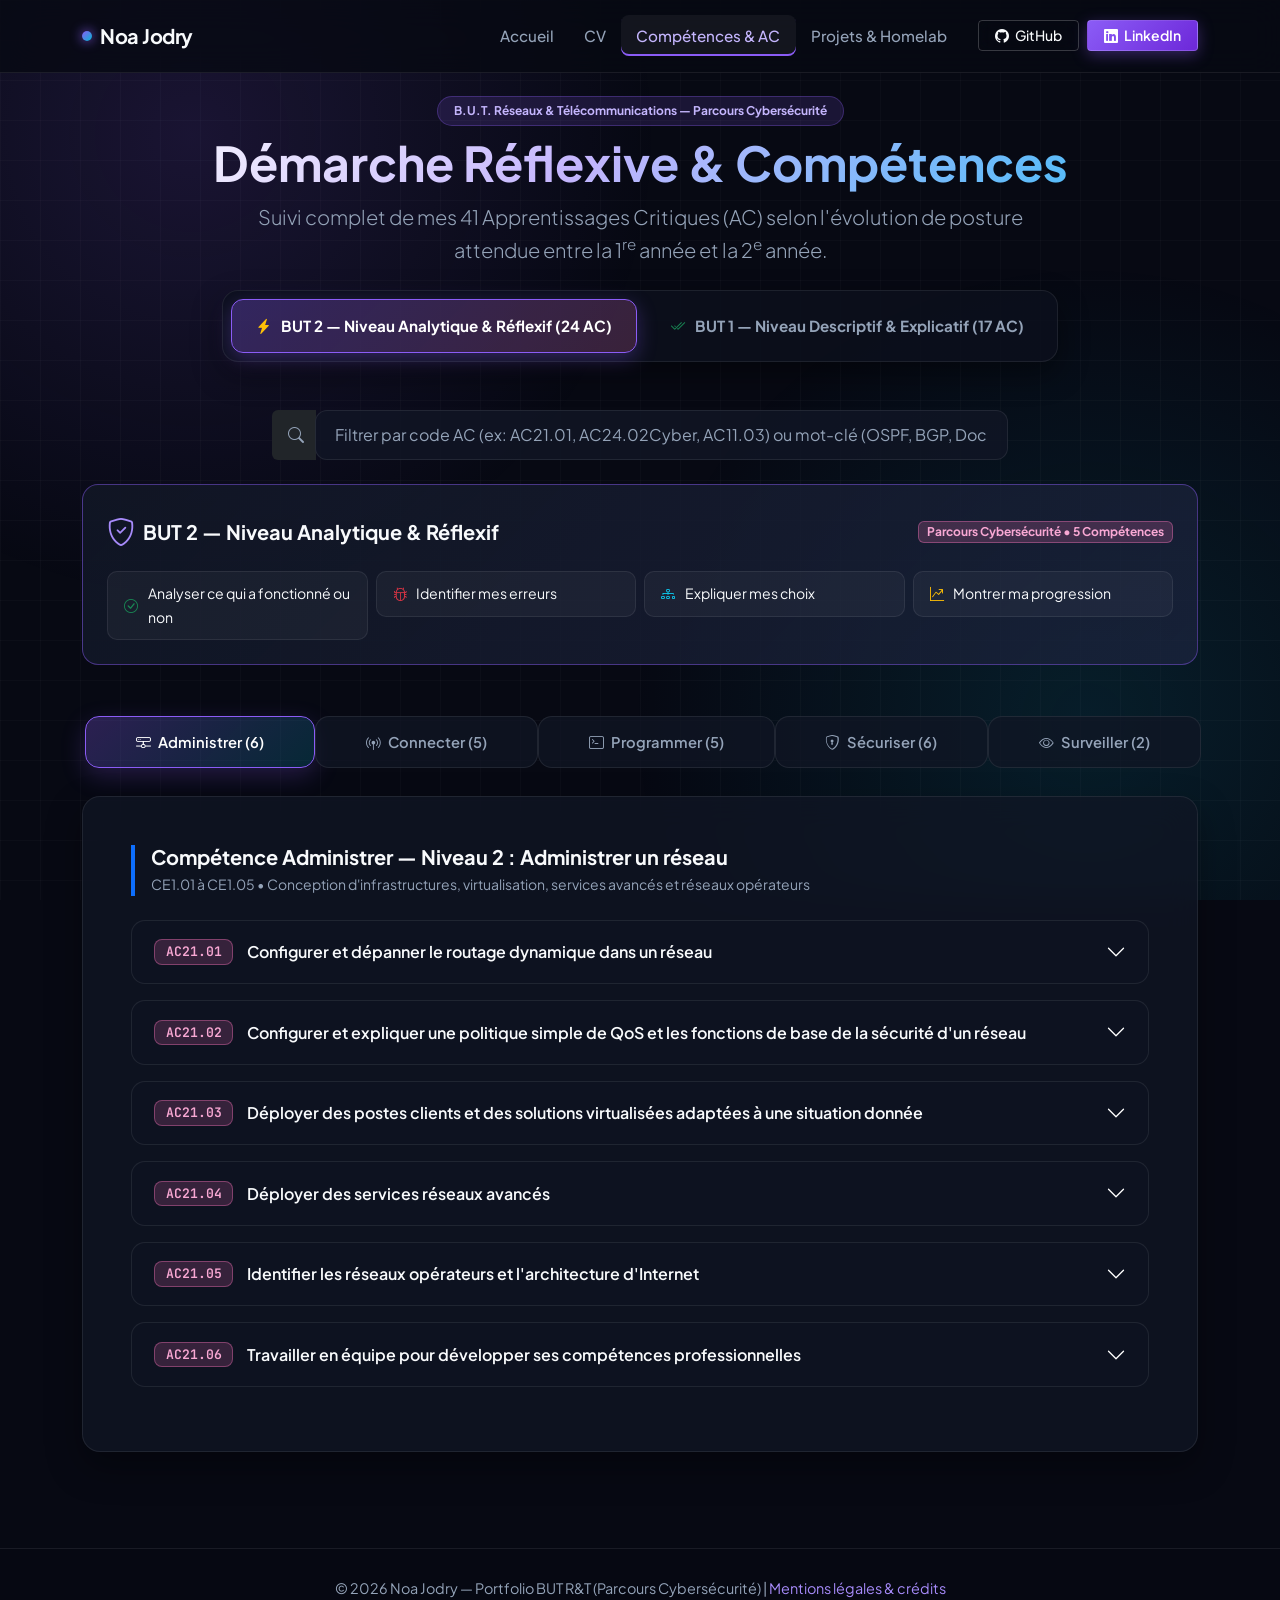
==== commit 6af43744: "Modify greeting output from 'Hello' to 'Goodbye'" ====
--- a/competences.html
+++ b/competences.html
@@ -3,7 +3,7 @@
 <head>
   <meta charset="utf-8" />
   <meta name="viewport" content="width=device-width,initial-scale=1" />
-  <title>Noa Jodry — Mes Compétences & AC (BUT1 & BUT2)</title>
+  <title>Noa Jodry — Mes Compétences & AC (BUT 1 & BUT 2 Cybersécurité)</title>
   <link href="https://cdn.jsdelivr.net/npm/bootstrap@5.3.2/dist/css/bootstrap.min.css" rel="stylesheet">
   <link href="https://cdn.jsdelivr.net/npm/bootstrap-icons@1.11.3/font/bootstrap-icons.min.css" rel="stylesheet">
   <link rel="stylesheet" href="assets/css/style.css">
@@ -43,630 +43,1682 @@
   <main class="container py-5 mt-5">
     <header class="text-center mb-5 reveal">
       <span class="badge rounded-pill mb-2 px-3 py-2" style="background: rgba(139, 92, 246, 0.15); color: #c4b5fd; border: 1px solid rgba(139, 92, 246, 0.3);">
-        Référentiel National BUT Réseaux & Télécommunications
+        B.U.T. Réseaux & Télécommunications — Parcours Cybersécurité
       </span>
       <h1 class="display-5 fw-bold name-gradient">Démarche Réflexive & Compétences</h1>
       <p class="lead text-muted mx-auto" style="max-width: 780px;">
-        Suivi et analyse de ma progression par Apprentissage Critique (AC) selon le niveau attendu au fil des années.
+        Suivi complet de mes 41 Apprentissages Critiques (AC) selon l'évolution de posture attendue entre la 1<sup>re</sup> année et la 2<sup>e</sup> année.
       </p>
 
-      <!-- SWITCHER DE NIVEAU BUT1 / BUT2 -->
+      <!-- SÉLECTEUR DE NIVEAU BUT 1 / BUT 2 -->
       <div class="mt-4">
         <div class="level-switcher">
           <button id="btnLevelBut2" class="level-btn active-but2">
             <i class="bi bi-lightning-charge-fill text-warning"></i>
-            BUT 2 — Niveau Analytique & Réflexif
+            BUT 2 — Niveau Analytique & Réflexif (24 AC)
           </button>
           <button id="btnLevelBut1" class="level-btn">
             <i class="bi bi-check2-all text-success"></i>
-            BUT 1 — Niveau Descriptif & Explicatif (Validé)
+            BUT 1 — Niveau Descriptif & Explicatif (17 AC)
           </button>
         </div>
       </div>
     </header>
 
-    <!-- BARRE DE RECHERCHE RAPIDE D'AC -->
+    <!-- BARRE DE RECHERCHE RAPIDE -->
     <div class="row justify-content-center mb-4">
       <div class="col-lg-8">
         <div class="input-group">
           <span class="input-group-text bg-dark border-0 text-muted ps-3"><i class="bi bi-search"></i></span>
-          <input type="text" id="acSearchInput" class="form-control search-ac-input" placeholder="Rechercher un code AC (ex: AC21.01, AC11.03), un outil (Cisco, Docker, Wireshark, Python)...">
+          <input type="text" id="acSearchInput" class="form-control search-ac-input" placeholder="Filtrer par code AC (ex: AC21.01, AC24.02Cyber, AC11.03) ou mot-clé (OSPF, BGP, Docker, Nmap, VPN)...">
         </div>
       </div>
     </div>
 
     <!-- ========================================================================= -->
-    <!-- SECTION NIVEAU 2 : BUT 2 (ANALYTIQUE & RÉFLEXIF)                          -->
+    <!-- SECTION BUT 2 : NIVEAU ANALYTIQUE / RÉFLEXIF (24 AC)                      -->
     <!-- ========================================================================= -->
     <div id="sectionLevelBut2">
-      <!-- Bannière explicative des attendus BUT2 -->
       <div class="methodo-banner mb-5 reveal">
         <div class="d-flex flex-wrap justify-content-between align-items-center mb-3">
           <div class="d-flex align-items-center gap-2">
             <i class="bi bi-shield-check text-primary fs-3"></i>
-            <h2 class="h5 fw-bold mb-0">Posture BUT 2 : Analytique & Réflexif</h2>
+            <h2 class="h5 fw-bold mb-0">BUT 2 — Niveau Analytique & Réflexif</h2>
           </div>
           <span class="badge" style="background: rgba(244, 114, 182, 0.2); color: #f9a8d4; border: 1px solid rgba(244, 114, 182, 0.4);">
-            Évaluation S4 : 10 min présentation + 5 min questions
+            Parcours Cybersécurité • 5 Compétences
           </span>
         </div>
-        <p class="text-muted small mb-3">
-          En 2<sup>e</sup> année, la posture évolue : il ne s'agit plus seulement de décrire la tâche réalisée, mais de <strong>justifier rationnellement ses choix techniques</strong>, <strong>analyser les erreurs rencontrées</strong> et <strong>démontrer sa progression</strong> vers l'autonomie et le profil d'administrateur / analyste en cybersécurité.
-        </p>
         <div class="row g-2">
           <div class="col-md-3"><div class="methodo-pill"><i class="bi bi-check-circle text-success"></i> Analyser ce qui a fonctionné ou non</div></div>
-          <div class="col-md-3"><div class="methodo-pill"><i class="bi bi-bug text-danger"></i> Identifier et disséquer ses erreurs</div></div>
-          <div class="col-md-3"><div class="methodo-pill"><i class="bi bi-diagram-3 text-info"></i> Justifier ses choix d'architecture</div></div>
-          <div class="col-md-3"><div class="methodo-pill"><i class="bi bi-graph-up-arrow text-warning"></i> Montrer sa progression technique</div></div>
+          <div class="col-md-3"><div class="methodo-pill"><i class="bi bi-bug text-danger"></i> Identifier mes erreurs</div></div>
+          <div class="col-md-3"><div class="methodo-pill"><i class="bi bi-diagram-3 text-info"></i> Expliquer mes choix</div></div>
+          <div class="col-md-3"><div class="methodo-pill"><i class="bi bi-graph-up-arrow text-warning"></i> Montrer ma progression</div></div>
         </div>
       </div>
 
-      <!-- ONGLETS DES COMPÉTENCES BUT2 -->
+      <!-- ONGLETS DES 5 COMPÉTENCES BUT 2 -->
       <ul class="nav nav-pills nav-fill mb-4 reveal delay-1" id="but2Tabs" role="tablist">
         <li class="nav-item" role="presentation">
           <button class="nav-link active" id="b2-admin-tab" data-bs-toggle="tab" data-bs-target="#b2-admin" type="button" role="tab">
-            <i class="bi bi-hdd-network me-1"></i> Administrer
+            <i class="bi bi-hdd-network me-1"></i> Administrer (6)
           </button>
         </li>
         <li class="nav-item" role="presentation">
           <button class="nav-link" id="b2-connect-tab" data-bs-toggle="tab" data-bs-target="#b2-connect" type="button" role="tab">
-            <i class="bi bi-broadcast-pin me-1"></i> Connecter
+            <i class="bi bi-broadcast-pin me-1"></i> Connecter (5)
           </button>
         </li>
         <li class="nav-item" role="presentation">
           <button class="nav-link" id="b2-prog-tab" data-bs-toggle="tab" data-bs-target="#b2-prog" type="button" role="tab">
-            <i class="bi bi-terminal me-1"></i> Programmer
+            <i class="bi bi-terminal me-1"></i> Programmer (5)
           </button>
         </li>
         <li class="nav-item" role="presentation">
           <button class="nav-link" id="b2-sec-tab" data-bs-toggle="tab" data-bs-target="#b2-sec" type="button" role="tab">
-            <i class="bi bi-shield-lock me-1"></i> Sécuriser
+            <i class="bi bi-shield-lock me-1"></i> Sécuriser (6)
           </button>
         </li>
         <li class="nav-item" role="presentation">
           <button class="nav-link" id="b2-surv-tab" data-bs-toggle="tab" data-bs-target="#b2-surv" type="button" role="tab">
-            <i class="bi bi-eye me-1"></i> Surveiller
+            <i class="bi bi-eye me-1"></i> Surveiller (2)
           </button>
         </li>
       </ul>
 
       <div class="tab-content" id="but2TabsContent">
-        
-        <!-- PÔLE 1 : ADMINISTRER (BUT2) -->
+
+        <!-- ==================== PÔLE 1 : ADMINISTRER (NIVEAU 2) ==================== -->
         <div class="tab-pane fade show active" id="b2-admin" role="tabpanel">
           <div class="card p-4 p-md-5 reveal">
-            <h3 class="h5 fw-bold mb-3 border-start border-4 border-primary ps-3">Compétence : Administrer les réseaux et l'Internet — Niveau 2</h3>
-            
+            <div class="mb-4 border-start border-4 border-primary ps-3">
+              <h3 class="h5 fw-bold mb-1">Compétence Administrer — Niveau 2 : Administrer un réseau</h3>
+              <p class="text-muted small mb-0">CE1.01 à CE1.05 • Conception d'infrastructures, virtualisation, services avancés et réseaux opérateurs</p>
+            </div>
+
             <div class="accordion" id="accBut2Admin">
+
               <!-- AC21.01 -->
               <div class="accordion-item">
                 <h4 class="accordion-header">
-                  <button class="accordion-button collapsed" type="button" data-bs-toggle="collapse" data-bs-target="#ac2101">
-                    <span class="ac-code ac-code-but2">AC21.01</span> Déployer une architecture réseau complexe avec routage dynamique et redondance
-                  </button>
-                </h4>
-                <div id="ac2101" class="accordion-collapse collapse" data-bs-parent="#accBut2Admin">
-                  <div class="accordion-body">
-                    <div class="mb-3 d-flex flex-wrap gap-2">
-                      <span class="badge bg-primary">R3.01 - Réseaux d'opérateurs & Entreprise</span>
-                      <span class="badge bg-secondary">SAÉ 3.01 - Concevoir un réseau d'entreprise</span>
-                    </div>
-
-                    <div class="reflexive-grid">
-                      <div class="reflexive-box">
-                        <div class="reflexive-title"><i class="bi bi-cpu text-primary"></i> Action & Démarche</div>
-                        <p>Déploiement d'une topologie multi-commutateurs avec routage dynamique <strong>OSPF multi-aires</strong> et redondance de passerelle par défaut via le protocole <strong>HSRP/VRRP</strong>.</p>
-                      </div>
-                      <div class="reflexive-box box-why">
-                        <div class="reflexive-title"><i class="bi bi-diagram-3 text-info"></i> Justification des choix</div>
-                        <p>Le routage statique du BUT1 montrait ses limites face à la panne d'un lien physique. OSPF permet une convergence automatique en cas de rupture de boucle sans intervention humaine.</p>
-                      </div>
-                      <div class="reflexive-box box-diff">
-                        <div class="reflexive-title"><i class="bi bi-bug text-warning"></i> Analyse des erreurs & pannes</div>
-                        <p>Une mauvaise configuration de l'aire de transit (Area 0 manquante sur un routeur périphérique) a empêché la propagation des LSA. Diagnostiqué via <code>show ip ospf neighbor</code>.</p>
-                      </div>
-                      <div class="reflexive-box box-learn">
-                        <div class="reflexive-title"><i class="bi bi-graph-up-arrow text-success"></i> Bilan critique & Recul</div>
-                        <p>Compréhension de la métrique OSPF basée sur le coût (bande passante) plutôt que le nombre de sauts. Importance d'un plan d'adressage IP hiérarchisé pour faciliter la récapitulation de routes.</p>
-                      </div>
-                    </div>
-
-                    <div class="but2-analysis-panel">
-                      <div class="d-flex justify-content-between align-items-center mb-2">
-                        <span class="progression-badge"><i class="bi bi-arrow-up-right"></i> Progression BUT1 ➔ BUT2</span>
-                        <span class="small text-muted">Passage du routage statique au dynamique tolérant aux pannes</span>
-                      </div>
-                      <p class="small text-muted mb-0">
-                        <strong>Ce qui a fonctionné :</strong> Bascule HSRP validée en moins de 3 secondes lors d'une coupure simulée sur le lien actif.<br>
-                        <strong>Ce qui sera amélioré :</strong> Mettre en œuvre l'authentification MD5/SHA sur les paquets OSPF pour contrer l'injection de fausses routes dans le domaine.
-                      </p>
-                    </div>
-
+                  <button class="accordion-button collapsed" type="button" data-bs-toggle="collapse" data-bs-target="#b2_ac2101">
+                    <span class="ac-code ac-code-but2">AC21.01</span> Configurer et dépanner le routage dynamique dans un réseau
+                  </button>
+                </h4>
+                <div id="b2_ac2101" class="accordion-collapse collapse" data-bs-parent="#accBut2Admin">
+                  <div class="accordion-body">
+                    <div class="mb-3 d-flex flex-wrap gap-2">
+                      <span class="badge bg-primary">R3.01 - Réseaux d'entreprise & opérateurs</span>
+                      <span class="badge bg-secondary">SAÉ 3.01 - Infrastructure réseau</span>
+                    </div>
+                    <div class="reflexive-grid">
+                      <div class="reflexive-box">
+                        <div class="reflexive-title"><i class="bi bi-check2-circle text-success"></i> Ce qui a fonctionné ou non</div>
+                        <p><strong>Fonctionné :</strong> Convergence automatique des tables de routage sous OSPF multi-aires et bascule redondante HSRP en moins de 3 secondes lors d'une coupure de lien.<br><strong>Non fonctionné initialement :</strong> Redistribution des routes entre OSPF et BGP incomplète sur le routeur de bordure.</p>
+                      </div>
+                      <div class="reflexive-box box-diff">
+                        <div class="reflexive-title"><i class="bi bi-bug text-warning"></i> Identification de mes erreurs</div>
+                        <p>J'avais oublié le mot-clé <code>subnets</code> lors de la redistribution vers OSPF (ce qui ne redistribuait que les réseaux classful) ainsi que l'aire de transit <code>Area 0</code> sur un routeur intermédiaire. Diagnostiqué via <code>show ip ospf neighbor</code> et <code>show ip route</code>.</p>
+                      </div>
+                      <div class="reflexive-box box-why">
+                        <div class="reflexive-title"><i class="bi bi-diagram-3 text-info"></i> Explication de mes choix</div>
+                        <p>J'ai privilégié OSPF à RIPv2 car OSPF s'appuie sur le coût réel des liens (bande passante) et non sur le simple nombre de sauts, évitant ainsi d'emprunter un lien lent en cas de topologie maillée.</p>
+                      </div>
+                    </div>
+                    <div class="but2-analysis-panel">
+                      <div class="d-flex flex-wrap justify-content-between align-items-center mb-2 gap-2">
+                        <span class="progression-badge"><i class="bi bi-graph-up-arrow"></i> Progression BUT 1 ➔ BUT 2</span>
+                        <span class="small text-muted">Du routage statique manuel au routage dynamique tolérant aux pannes</span>
+                      </div>
+                      <p class="small text-muted mb-0">En BUT 1 (AC11.03), je saisissais des routes statiques une à une. En BUT 2, je conçois des domaines de routage scalables capables de s'auto-réparer sans intervention humaine, tout en sécurisant les adjacences par authentification MD5/SHA.</p>
+                    </div>
+                  </div>
+                </div>
+              </div>
+
+              <!-- AC21.02 -->
+              <div class="accordion-item">
+                <h4 class="accordion-header">
+                  <button class="accordion-button collapsed" type="button" data-bs-toggle="collapse" data-bs-target="#b2_ac2102">
+                    <span class="ac-code ac-code-but2">AC21.02</span> Configurer et expliquer une politique simple de QoS et les fonctions de base de la sécurité d'un réseau
+                  </button>
+                </h4>
+                <div id="b2_ac2102" class="accordion-collapse collapse" data-bs-parent="#accBut2Admin">
+                  <div class="accordion-body">
+                    <div class="mb-3 d-flex flex-wrap gap-2">
+                      <span class="badge bg-primary">R3.01 / R3.03 - Réseaux & Sécurité LAN</span>
+                      <span class="badge bg-secondary">ToIP & Commutation</span>
+                    </div>
+                    <div class="reflexive-grid">
+                      <div class="reflexive-box">
+                        <div class="reflexive-title"><i class="bi bi-check2-circle text-success"></i> Ce qui a fonctionné ou non</div>
+                        <p><strong>Fonctionné :</strong> Priorisation des flux voix RTP (marquage DSCP EF) éliminant la gigue lors d'une saturation simulée du lien par transfert FTP, et blocage d'équipements non autorisés via Port-Security.<br><strong>Non fonctionné initialement :</strong> Perte d'accès des postes légitimes sur un port commutateur.</p>
+                      </div>
+                      <div class="reflexive-box box-diff">
+                        <div class="reflexive-title"><i class="bi bi-bug text-warning"></i> Identification de mes erreurs</div>
+                        <p>J'avais limité le <code>switchport port-security maximum 1</code> sur un port raccordant un téléphone IP Cisco chaîné à un PC (qui nécessite 2 adresses MAC distinctes : VLAN Voice et VLAN Data), déclenchant la mise en état <code>err-disabled</code> du port.</p>
+                      </div>
+                      <div class="reflexive-box box-why">
+                        <div class="reflexive-title"><i class="bi bi-diagram-3 text-info"></i> Explication de mes choix</div>
+                        <p>J'ai combiné une file prioritaire stricte (LLQ) pour la ToIP et activé <code>DHCP Snooping</code> + <code>Dynamic ARP Inspection</code> afin de bloquer les attaques par usurpation de serveur DHCP ou ARP Spoofing dès la couche 2.</p>
+                      </div>
+                    </div>
+                    <div class="but2-analysis-panel">
+                      <div class="d-flex flex-wrap justify-content-between align-items-center mb-2 gap-2">
+                        <span class="progression-badge"><i class="bi bi-graph-up-arrow"></i> Progression BUT 1 ➔ BUT 2</span>
+                        <span class="small text-muted">De la simple connectivité VLAN au contrôle fin des flux et de la couche 2</span>
+                      </div>
+                      <p class="small text-muted mb-0">Alors qu'en BUT 1 mon objectif était uniquement que les trames circulent entre VLANs, j'intègre désormais la qualité de service (bande passante garantie) et la défense contre les menaces internes sur les ports d'accès.</p>
+                    </div>
+                  </div>
+                </div>
+              </div>
+
+              <!-- AC21.03 -->
+              <div class="accordion-item">
+                <h4 class="accordion-header">
+                  <button class="accordion-button collapsed" type="button" data-bs-toggle="collapse" data-bs-target="#b2_ac2103">
+                    <span class="ac-code ac-code-but2">AC21.03</span> Déployer des postes clients et des solutions virtualisées adaptées à une situation donnée
+                  </button>
+                </h4>
+                <div id="b2_ac2103" class="accordion-collapse collapse" data-bs-parent="#accBut2Admin">
+                  <div class="accordion-body">
+                    <div class="mb-3 d-flex flex-wrap gap-2">
+                      <span class="badge bg-primary">R3.02 - Virtualisation & Systèmes</span>
+                      <span class="badge bg-secondary">Homelab ThinkPad & ESXi</span>
+                    </div>
+                    <div class="reflexive-grid">
+                      <div class="reflexive-box">
+                        <div class="reflexive-title"><i class="bi bi-check2-circle text-success"></i> Ce qui a fonctionné ou non</div>
+                        <p><strong>Fonctionné :</strong> Déploiement rapide de microservices (Nginx, PostgreSQL, Portainer, n8n) via Docker Compose sur mon serveur Linux, et hébergement de VMs isolées sous VMware ESXi.<br><strong>Non fonctionné initialement :</strong> Réinitialisation d'une base de données après mise à jour d'un conteneur.</p>
+                      </div>
+                      <div class="reflexive-box box-diff">
+                        <div class="reflexive-title"><i class="bi bi-bug text-warning"></i> Identification de mes erreurs</div>
+                        <p>Oubli de la déclaration d'un volume persistant dans le fichier <code>docker-compose.yml</code> : les données étaient stockées dans la couche éphémère du conteneur et ont été effacées lors du <code>docker compose down</code>.</p>
+                      </div>
+                      <div class="reflexive-box box-why">
+                        <div class="reflexive-title"><i class="bi bi-diagram-3 text-info"></i> Explication de mes choix</div>
+                        <p>J'ai choisi la conteneurisation Docker pour les services applicatifs légers (faible empreinte RAM/CPU sur mon serveur) et réservé l'hyperviseur ESXi aux environnements nécessitant un noyau OS distinct (ex: Windows Server AD).</p>
+                      </div>
+                    </div>
+                    <div class="but2-analysis-panel">
+                      <div class="d-flex flex-wrap justify-content-between align-items-center mb-2 gap-2">
+                        <span class="progression-badge"><i class="bi bi-graph-up-arrow"></i> Progression BUT 1 ➔ BUT 2</span>
+                        <span class="small text-muted">De l'installation manuelle poste par poste à l'infrastructure déclarative</span>
+                      </div>
+                      <p class="small text-muted mb-0">En BUT 1 (AC11.06), j'installais manuellement des OS via ISO sous VirtualBox. En BUT 2, je déploie des environnements reproductibles en quelques secondes grâce à des fichiers déclaratifs YAML et des modèles de machines virtuelles.</p>
+                    </div>
+                  </div>
+                </div>
+              </div>
+
+              <!-- AC21.04 -->
+              <div class="accordion-item">
+                <h4 class="accordion-header">
+                  <button class="accordion-button collapsed" type="button" data-bs-toggle="collapse" data-bs-target="#b2_ac2104">
+                    <span class="ac-code ac-code-but2">AC21.04</span> Déployer des services réseaux avancés
+                  </button>
+                </h4>
+                <div id="b2_ac2104" class="accordion-collapse collapse" data-bs-parent="#accBut2Admin">
+                  <div class="accordion-body">
+                    <div class="mb-3 d-flex flex-wrap gap-2">
+                      <span class="badge bg-primary">R3.02 - Services Réseaux Avancés</span>
+                      <span class="badge bg-secondary">DNS, DHCP Failover, Reverse Proxy</span>
+                    </div>
+                    <div class="reflexive-grid">
+                      <div class="reflexive-box">
+                        <div class="reflexive-title"><i class="bi bi-check2-circle text-success"></i> Ce qui a fonctionné ou non</div>
+                        <p><strong>Fonctionné :</strong> Mise en place d'un couple DNS Primaire/Secondaire (Bind9), d'un relais DHCP inter-VLAN (<code>ip helper-address</code>) et d'un reverse proxy HTTPS centralisé.<br><strong>Non fonctionné initialement :</strong> Non-réplication des nouveaux enregistrements DNS vers le serveur secondaire.</p>
+                      </div>
+                      <div class="reflexive-box box-diff">
+                        <div class="reflexive-title"><i class="bi bi-bug text-warning"></i> Identification de mes erreurs</div>
+                        <p>J'avais modifié les enregistrements A dans le fichier de zone du serveur primaire sans incrémenter le numéro de série (<code>Serial</code>) dans l'enregistrement SOA : le serveur secondaire considérait sa zone toujours à jour.</p>
+                      </div>
+                      <div class="reflexive-box box-why">
+                        <div class="reflexive-title"><i class="bi bi-diagram-3 text-info"></i> Explication de mes choix</div>
+                        <p>J'ai centralisé les services DHCP et DNS sur des serveurs dédiés plutôt que sur les routeurs, et sécurisé les transferts de zone (AXFR) avec une clé cryptographique TSIG pour éviter l'espionnage de la cartographie interne.</p>
+                      </div>
+                    </div>
+                    <div class="but2-analysis-panel">
+                      <div class="d-flex flex-wrap justify-content-between align-items-center mb-2 gap-2">
+                        <span class="progression-badge"><i class="bi bi-graph-up-arrow"></i> Progression BUT 1 ➔ BUT 2</span>
+                        <span class="small text-muted">De services isolés à une architecture résiliente sans point de défaillance unique</span>
+                      </div>
+                      <p class="small text-muted mb-0">Contrairement au BUT 1 où chaque service fonctionnait sur une machine unique, j'applique désormais le principe de haute disponibilité (redondance DNS/DHCP) indispensable en production.</p>
+                    </div>
+                  </div>
+                </div>
+              </div>
+
+              <!-- AC21.05 -->
+              <div class="accordion-item">
+                <h4 class="accordion-header">
+                  <button class="accordion-button collapsed" type="button" data-bs-toggle="collapse" data-bs-target="#b2_ac2105">
+                    <span class="ac-code ac-code-but2">AC21.05</span> Identifier les réseaux opérateurs et l'architecture d'Internet
+                  </button>
+                </h4>
+                <div id="b2_ac2105" class="accordion-collapse collapse" data-bs-parent="#accBut2Admin">
+                  <div class="accordion-body">
+                    <div class="mb-3 d-flex flex-wrap gap-2">
+                      <span class="badge bg-primary">R3.01 - Réseaux d'opérateurs</span>
+                      <span class="badge bg-secondary">BGP (eBGP / iBGP) & Autonomous Systems</span>
+                    </div>
+                    <div class="reflexive-grid">
+                      <div class="reflexive-box">
+                        <div class="reflexive-title"><i class="bi bi-check2-circle text-success"></i> Ce qui a fonctionné ou non</div>
+                        <p><strong>Fonctionné :</strong> Interconnexion de 4 Systèmes Autonomes (AS) distincts via <strong>eBGP</strong>, transit interne via <strong>iBGP</strong> et ingénierie de trafic par manipulation de l'attribut <code>local-preference</code>.<br><strong>Non fonctionné initialement :</strong> Paquets routés vers un prochain saut (Next-Hop) inaccessible en iBGP.</p>
+                      </div>
+                      <div class="reflexive-box box-diff">
+                        <div class="reflexive-title"><i class="bi bi-bug text-warning"></i> Identification de mes erreurs</div>
+                        <p>En iBGP, l'adresse IP du prochain saut n'est pas modifiée par défaut lors de l'annonce d'un préfixe externe. J'ai corrigé cette erreur en configurant la commande <code>neighbor ... next-hop-self</code> sur les routeurs de bordure et en validant les <code>route-maps</code>.</p>
+                      </div>
+                      <div class="reflexive-box box-why">
+                        <div class="reflexive-title"><i class="bi bi-diagram-3 text-info"></i> Explication de mes choix</div>
+                        <p>J'ai utilisé l'attribut <code>local-preference</code> (attribut bien connu discrétionnaire) plutôt que le MED pour influencer de manière déterministe le chemin de sortie préférentiel de tout mon AS vers un opérateur de transit.</p>
+                      </div>
+                    </div>
+                    <div class="but2-analysis-panel">
+                      <div class="d-flex flex-wrap justify-content-between align-items-center mb-2 gap-2">
+                        <span class="progression-badge"><i class="bi bi-graph-up-arrow"></i> Progression BUT 1 ➔ BUT 2</span>
+                        <span class="small text-muted">Du réseau local d'entreprise (LAN) au cœur d'Internet inter-opérateurs</span>
+                      </div>
+                      <p class="small text-muted mb-0">Cette compétence m'a fait changer d'échelle : je comprends désormais comment les opérateurs (Tier 1/2/3), les points d'échange (IXP) et le protocole BGP acheminent le trafic mondial selon des politiques économiques et techniques.</p>
+                    </div>
+                  </div>
+                </div>
+              </div>
+
+              <!-- AC21.06 -->
+              <div class="accordion-item">
+                <h4 class="accordion-header">
+                  <button class="accordion-button collapsed" type="button" data-bs-toggle="collapse" data-bs-target="#b2_ac2106">
+                    <span class="ac-code ac-code-but2">AC21.06</span> Travailler en équipe pour développer ses compétences professionnelles
+                  </button>
+                </h4>
+                <div id="b2_ac2106" class="accordion-collapse collapse" data-bs-parent="#accBut2Admin">
+                  <div class="accordion-body">
+                    <div class="mb-3 d-flex flex-wrap gap-2">
+                      <span class="badge bg-primary">SAÉ 3.01 / SAÉ 3.03 - Projets collaboratifs</span>
+                      <span class="badge bg-secondary">GitLab & Méthodologie Agile</span>
+                    </div>
+                    <div class="reflexive-grid">
+                      <div class="reflexive-box">
+                        <div class="reflexive-title"><i class="bi bi-check2-circle text-success"></i> Ce qui a fonctionné ou non</div>
+                        <p><strong>Fonctionné :</strong> Livraison dans les temps d'une maquette d'infrastructure complète grâce à une répartition claire des pôles (cœur réseau, serveurs Linux/AD, sécurité/filtrage).<br><strong>Non fonctionné initialement :</strong> Chevauchement de plages IP entre deux sous-groupes lors de l'intégration finale.</p>
+                      </div>
+                      <div class="reflexive-box box-diff">
+                        <div class="reflexive-title"><i class="bi bi-bug text-warning"></i> Identification de mes erreurs</div>
+                        <p>Nous avions commencé les configurations en parallèle avant d'avoir figé un document unique de plan d'adressage IP et de nommage des équipements, ce qui a imposé une reprise de plusieurs fichiers de configuration.</p>
+                      </div>
+                      <div class="reflexive-box box-why">
+                        <div class="reflexive-title"><i class="bi bi-diagram-3 text-info"></i> Explication de mes choix</div>
+                        <p>Nous avons mis en place un dépôt GitLab centralisé avec une branche par fonctionnalité et un fichier de spécifications d'architecture validé collectivement avant toute phase de déploiement.</p>
+                      </div>
+                    </div>
+                    <div class="but2-analysis-panel">
+                      <div class="d-flex flex-wrap justify-content-between align-items-center mb-2 gap-2">
+                        <span class="progression-badge"><i class="bi bi-graph-up-arrow"></i> Progression BUT 1 ➔ BUT 2</span>
+                        <span class="small text-muted">De la juxtaposition de tâches individuelles à une véritable ingénierie collaborative</span>
+                      </div>
+                      <p class="small text-muted mb-0">J'ai développé une posture professionnelle : savoir communiquer mes blocages techniques tôt, documenter mes configurations pour mes coéquipiers et intégrer les briques de chacun dans un système cohérent.</p>
+                    </div>
+                  </div>
+                </div>
+              </div>
+
+            </div>
+          </div>
+        </div>
+
+        <!-- ==================== PÔLE 2 : CONNECTER (NIVEAU 2) ==================== -->
+        <div class="tab-pane fade" id="b2-connect" role="tabpanel">
+          <div class="card p-4 p-md-5 reveal">
+            <div class="mb-4 border-start border-4 border-info ps-3">
+              <h3 class="h5 fw-bold mb-1">Compétence Connecter — Niveau 2 : Maîtriser les solutions de connexion</h3>
+              <p class="text-muted small mb-0">CE2.01 à CE2.04 • Transmissions complexes, accès distants, réseaux opérateurs et cahier des charges RT</p>
+            </div>
+
+            <div class="accordion" id="accBut2Connect">
+
+              <!-- AC22.01 -->
+              <div class="accordion-item">
+                <h4 class="accordion-header">
+                  <button class="accordion-button collapsed" type="button" data-bs-toggle="collapse" data-bs-target="#b2_ac2201">
+                    <span class="ac-code ac-code-but2">AC22.01</span> Déployer et caractériser des systèmes de transmissions complexes
+                  </button>
+                </h4>
+                <div id="b2_ac2201" class="accordion-collapse collapse" data-bs-parent="#accBut2Connect">
+                  <div class="accordion-body">
+                    <div class="mb-3 d-flex flex-wrap gap-2">
+                      <span class="badge bg-primary">R3.04 / R3.05 - Transmissions numériques & Antennes</span>
+                      <span class="badge bg-secondary">Codages en ligne & Analyse spectrale</span>
+                    </div>
+                    <div class="reflexive-grid">
+                      <div class="reflexive-box">
+                        <div class="reflexive-title"><i class="bi bi-check2-circle text-success"></i> Ce qui a fonctionné ou non</div>
+                        <p><strong>Fonctionné :</strong> Simulation et caractérisation spectrale des codages en ligne (NRZ, RZ, Manchester) ainsi que des modulations numériques (ASK, PSK, QAM) avec mesure du rapport signal sur bruit (SNR).<br><strong>Non fonctionné initialement :</strong> Spectre fréquentiel illisible sur l'analyseur.</p>
+                      </div>
+                      <div class="reflexive-box box-diff">
+                        <div class="reflexive-title"><i class="bi bi-bug text-warning"></i> Identification de mes erreurs</div>
+                        <p>Mauvais réglage du temps d'échantillonnage (<code>Sample Time</code>) et de la résolution fréquentielle sur le bloc Spectrum Analyzer en simulation, masquant les raies discrètes caractéristiques du code RZ.</p>
+                      </div>
+                      <div class="reflexive-box box-why">
+                        <div class="reflexive-title"><i class="bi bi-diagram-3 text-info"></i> Explication de mes choix</div>
+                        <p>J'ai retenu le codage Manchester pour la liaison étudiée car, bien qu'il exige une bande passante double par rapport au NRZ, il supprime la composante continue (DC) et garantit une transition à chaque bit pour synchroniser l'horloge du récepteur.</p>
+                      </div>
+                    </div>
+                    <div class="but2-analysis-panel">
+                      <div class="d-flex flex-wrap justify-content-between align-items-center mb-2 gap-2">
+                        <span class="progression-badge"><i class="bi bi-graph-up-arrow"></i> Progression BUT 1 ➔ BUT 2</span>
+                        <span class="small text-muted">De la mesure temporelle simple à l'analyse spectrale et numérique</span>
+                      </div>
+                      <p class="small text-muted mb-0">En BUT 1 (AC12.01), je relevais l'amplitude d'un signal sinusoïdal à l'oscilloscope. En BUT 2, je maîtrise le compromis débit / bande passante / immunité au bruit propre aux systèmes de télécommunications modernes.</p>
+                    </div>
+                  </div>
+                </div>
+              </div>
+
+              <!-- AC22.02 -->
+              <div class="accordion-item">
+                <h4 class="accordion-header">
+                  <button class="accordion-button collapsed" type="button" data-bs-toggle="collapse" data-bs-target="#b2_ac2202">
+                    <span class="ac-code ac-code-but2">AC22.02</span> Mettre en place un accès distant sécurisé
+                  </button>
+                </h4>
+                <div id="b2_ac2202" class="accordion-collapse collapse" data-bs-parent="#accBut2Connect">
+                  <div class="accordion-body">
+                    <div class="mb-3 d-flex flex-wrap gap-2">
+                      <span class="badge bg-primary">R3.03 / R3.04 - Accès nomade & VPN</span>
+                      <span class="badge bg-secondary">OpenVPN / WireGuard / SSH</span>
+                    </div>
+                    <div class="reflexive-grid">
+                      <div class="reflexive-box">
+                        <div class="reflexive-title"><i class="bi bi-check2-circle text-success"></i> Ce qui a fonctionné ou non</div>
+                        <p><strong>Fonctionné :</strong> Déploiement d'un serveur VPN d'accès distant (OpenVPN avec authentification par certificats TLS et WireGuard) permettant l'administration sécurisée de mon Homelab et des ressources internes.<br><strong>Non fonctionné initialement :</strong> Échec de la poignée de main TLS client/serveur.</p>
+                      </div>
+                      <div class="reflexive-box box-diff">
+                        <div class="reflexive-title"><i class="bi bi-bug text-warning"></i> Identification de mes erreurs</div>
+                        <p>L'horloge système du serveur n'était pas synchronisée via NTP, ce qui rendait la date de début de validité du certificat X.509 généré « dans le futur » aux yeux du client VPN. Corrigé par l'activation de <code>systemd-timesyncd</code>.</p>
+                      </div>
+                      <div class="reflexive-box box-why">
+                        <div class="reflexive-title"><i class="bi bi-diagram-3 text-info"></i> Explication de mes choix</div>
+                        <p>J'ai banni toute exposition directe des ports d'administration (SSH, Portainer, PostgreSQL) sur Internet au profit d'un point d'entrée unique VPN chiffré avec authentification mutuelle par clés asymétriques.</p>
+                      </div>
+                    </div>
+                    <div class="but2-analysis-panel">
+                      <div class="d-flex flex-wrap justify-content-between align-items-center mb-2 gap-2">
+                        <span class="progression-badge"><i class="bi bi-graph-up-arrow"></i> Progression BUT 1 ➔ BUT 2</span>
+                        <span class="small text-muted">Du réseau local fermé à la mobilité sécurisée des utilisateurs</span>
+                      </div>
+                      <p class="small text-muted mb-0">J'ai compris comment étendre le périmètre de confiance d'un réseau d'entreprise à des télétravailleurs ou administrateurs nomades sans compromettre l'intégrité des flux.</p>
+                    </div>
+                  </div>
+                </div>
+              </div>
+
+              <!-- AC22.03 -->
+              <div class="accordion-item">
+                <h4 class="accordion-header">
+                  <button class="accordion-button collapsed" type="button" data-bs-toggle="collapse" data-bs-target="#b2_ac2203">
+                    <span class="ac-code ac-code-but2">AC22.03</span> Mettre en place une connexion multi-site via un réseau opérateur
+                  </button>
+                </h4>
+                <div id="b2_ac2203" class="accordion-collapse collapse" data-bs-parent="#accBut2Connect">
+                  <div class="accordion-body">
+                    <div class="mb-3 d-flex flex-wrap gap-2">
+                      <span class="badge bg-primary">R3.01 / R3.04 - Interconnexion WAN</span>
+                      <span class="badge bg-secondary">VPN IPsec Site-à-Site & GRE</span>
+                    </div>
+                    <div class="reflexive-grid">
+                      <div class="reflexive-box">
+                        <div class="reflexive-title"><i class="bi bi-check2-circle text-success"></i> Ce qui a fonctionné ou non</div>
+                        <p><strong>Fonctionné :</strong> Interconnexion chiffrée entre deux sites distants (siège et agence) via un tunnel <strong>GRE over IPsec</strong> (IKEv2, ESP AES-256) transportant le routage dynamique OSPF.<br><strong>Non fonctionné initialement :</strong> Lenteurs extrêmes et blocage des pages Web à travers le tunnel.</p>
+                      </div>
+                      <div class="reflexive-box box-diff">
+                        <div class="reflexive-title"><i class="bi bi-bug text-warning"></i> Identification de mes erreurs</div>
+                        <p>L'ajout des en-têtes GRE + IPsec dépassait le MTU standard de 1500 octets, provoquant une fragmentation IP massive et la perte des paquets ayant le bit DF (Don't Fragment) actif. Résolu via <code>ip mtu 1400</code> et <code>ip tcp adjust-mss 1360</code>.</p>
+                      </div>
+                      <div class="reflexive-box box-why">
+                        <div class="reflexive-title"><i class="bi bi-diagram-3 text-info"></i> Explication de mes choix</div>
+                        <p>J'ai encapsulé GRE dans IPsec car IPsec natif ne supporte pas le trafic multicast nécessaire aux paquets Hello d'OSPF, tandis que GRE seul ne chiffre pas les données.</p>
+                      </div>
+                    </div>
+                    <div class="but2-analysis-panel">
+                      <div class="d-flex flex-wrap justify-content-between align-items-center mb-2 gap-2">
+                        <span class="progression-badge"><i class="bi bi-graph-up-arrow"></i> Progression BUT 1 ➔ BUT 2</span>
+                        <span class="small text-muted">De l'interconnexion locale à la fédération sécurisée de sites distants</span>
+                      </div>
+                      <p class="small text-muted mb-0">Cette mise en œuvre m'a permis d'appréhender les problématiques réelles de transport WAN : coût des liaisons opérateurs, surcharge protocolaire (overhead) et chiffrement de bout en bout.</p>
+                    </div>
+                  </div>
+                </div>
+              </div>
+
+              <!-- AC22.04 -->
+              <div class="accordion-item">
+                <h4 class="accordion-header">
+                  <button class="accordion-button collapsed" type="button" data-bs-toggle="collapse" data-bs-target="#b2_ac2204">
+                    <span class="ac-code ac-code-but2">AC22.04</span> Déployer des réseaux d'accès des opérateurs
+                  </button>
+                </h4>
+                <div id="b2_ac2204" class="accordion-collapse collapse" data-bs-parent="#accBut2Connect">
+                  <div class="accordion-body">
+                    <div class="mb-3 d-flex flex-wrap gap-2">
+                      <span class="badge bg-primary">R3.04 - Boucle locale & Réseaux d'accès</span>
+                      <span class="badge bg-secondary">FTTH GPON & Réseaux Mobiles 4G/5G</span>
+                    </div>
+                    <div class="reflexive-grid">
+                      <div class="reflexive-box">
+                        <div class="reflexive-title"><i class="bi bi-check2-circle text-success"></i> Ce qui a fonctionné ou non</div>
+                        <p><strong>Fonctionné :</strong> Dimensionnement d'une architecture FTTH GPON (OLT, coupleurs optiques passifs, ONT), réalisation de soudures optiques et mesures de réflectométrie (OTDR).<br><strong>Non fonctionné initialement :</strong> Atténuation excessive mesurée sur un brin monomode.</p>
+                      </div>
+                      <div class="reflexive-box box-diff">
+                        <div class="reflexive-title"><i class="bi bi-bug text-warning"></i> Identification de mes erreurs</div>
+                        <p>Un clivage imparfait de la fibre avant l'épissure par fusion et une poussière sur le connecteur SC/APC avaient généré une perte d'insertion de 3,5 dB au lieu de 0,1 dB. Corrigé par nettoyage systématique au stylo optique et reprise de la soudure.</p>
+                      </div>
+                      <div class="reflexive-box box-why">
+                        <div class="reflexive-title"><i class="bi bi-diagram-3 text-info"></i> Explication de mes choix</div>
+                        <p>J'ai sélectionné des connecteurs APC (polissage incliné à 8°) plutôt que UPC afin de minimiser la réflexion arrière (Return Loss) indispensable au bon fonctionnement des lasers GPON en multiplexage bidirectionnel (WDM).</p>
+                      </div>
+                    </div>
+                    <div class="but2-analysis-panel">
+                      <div class="d-flex flex-wrap justify-content-between align-items-center mb-2 gap-2">
+                        <span class="progression-badge"><i class="bi bi-graph-up-arrow"></i> Progression BUT 1 ➔ BUT 2</span>
+                        <span class="small text-muted">Du câblage cuivre RJ45 (BUT1) au déploiement optique opérateur</span>
+                      </div>
+                      <p class="small text-muted mb-0">En BUT 1 (AC12.03), je sertissais des câbles Ethernet RJ45 sur 100 mètres maximum. En BUT 2, je maîtrise les contraintes physiques et optiques des réseaux d'accès très haut débit à l'échelle d'une ville.</p>
+                    </div>
+                  </div>
+                </div>
+              </div>
+
+              <!-- AC22.05 -->
+              <div class="accordion-item">
+                <h4 class="accordion-header">
+                  <button class="accordion-button collapsed" type="button" data-bs-toggle="collapse" data-bs-target="#b2_ac2205">
+                    <span class="ac-code ac-code-but2">AC22.05</span> Capacité à questionner un cahier des charges RT
+                  </button>
+                </h4>
+                <div id="b2_ac2205" class="accordion-collapse collapse" data-bs-parent="#accBut2Connect">
+                  <div class="accordion-body">
+                    <div class="mb-3 d-flex flex-wrap gap-2">
+                      <span class="badge bg-primary">R3.11 / SAÉ 3.01 - Ingénierie & Expression de besoin</span>
+                      <span class="badge bg-secondary">Dossier d'Architecture Technique (DAT)</span>
+                    </div>
+                    <div class="reflexive-grid">
+                      <div class="reflexive-box">
+                        <div class="reflexive-title"><i class="bi bi-check2-circle text-success"></i> Ce qui a fonctionné ou non</div>
+                        <p><strong>Fonctionné :</strong> Reformulation des besoins d'une PME fictive, levée des ambiguïtés techniques (volumétrie de flux, RTO/RPO souhaités, contraintes de mobilité) et rédaction d'une proposition d'architecture argumentée.<br><strong>Non fonctionné initialement :</strong> Architecture proposée trop coûteuse.</p>
+                      </div>
+                      <div class="reflexive-box box-diff">
+                        <div class="reflexive-title"><i class="bi bi-bug text-warning"></i> Identification de mes erreurs</div>
+                        <p>J'avais dimensionné des commutateurs de cœur redondants de gamme entreprise sur l'ensemble des étages sans avoir questionné le client sur la criticité réelle des postes administratifs standards, faisant exploser le budget matériel.</p>
+                      </div>
+                      <div class="reflexive-box box-why">
+                        <div class="reflexive-title"><i class="bi bi-diagram-3 text-info"></i> Explication de mes choix</div>
+                        <p>J'ai restructuré l'offre en deux scénarios (Nominal vs Haute Disponibilité) afin d'éclairer le décideur sur le compromis entre coût d'investissement (CAPEX) et continuité d'activité.</p>
+                      </div>
+                    </div>
+                    <div class="but2-analysis-panel">
+                      <div class="d-flex flex-wrap justify-content-between align-items-center mb-2 gap-2">
+                        <span class="progression-badge"><i class="bi bi-graph-up-arrow"></i> Progression BUT 1 ➔ BUT 2</span>
+                        <span class="small text-muted">De l'application d'un énoncé de TP à l'analyse critique d'un besoin client</span>
+                      </div>
+                      <p class="small text-muted mb-0">En BUT 1, je suivais des consignes pas à pas. En BUT 2, j'ai acquis le recul nécessaire pour challenger un cahier des charges incomplet et traduire des objectifs métiers en spécifications techniques précises.</p>
+                    </div>
+                  </div>
+                </div>
+              </div>
+
+            </div>
+          </div>
+        </div>
+
+        <!-- ==================== PÔLE 3 : PROGRAMMER (NIVEAU 2) ==================== -->
+        <div class="tab-pane fade" id="b2-prog" role="tabpanel">
+          <div class="card p-4 p-md-5 reveal">
+            <div class="mb-4 border-start border-4 border-success ps-3">
+              <h3 class="h5 fw-bold mb-1">Compétence Programmer — Niveau 2 : Développer une application R&T</h3>
+              <p class="text-muted small mb-0">CE3.01 à CE3.05 • Automatisation NetDevOps, applications communicantes client/serveur et bases de données</p>
+            </div>
+
+            <div class="accordion" id="accBut2Prog">
+
+              <!-- AC23.01 -->
+              <div class="accordion-item">
+                <h4 class="accordion-header">
+                  <button class="accordion-button collapsed" type="button" data-bs-toggle="collapse" data-bs-target="#b2_ac2301">
+                    <span class="ac-code ac-code-but2">AC23.01</span> Automatiser l'administration système avec des scripts
+                  </button>
+                </h4>
+                <div id="b2_ac2301" class="accordion-collapse collapse" data-bs-parent="#accBut2Prog">
+                  <div class="accordion-body">
+                    <div class="mb-3 d-flex flex-wrap gap-2">
+                      <span class="badge bg-primary">R3.08 - Automatisation & Scripting</span>
+                      <span class="badge bg-secondary">Python, PowerShell, Bash & n8n</span>
+                    </div>
+                    <div class="reflexive-grid">
+                      <div class="reflexive-box">
+                        <div class="reflexive-title"><i class="bi bi-check2-circle text-success"></i> Ce qui a fonctionné ou non</div>
+                        <p><strong>Fonctionné :</strong> Développement de scripts Python (Paramiko/Netmiko) pour sauvegarder automatiquement les configurations Cisco via SSH et création de workflows <strong>n8n</strong> pour la veille sécurité et les notifications Discord.<br><strong>Non fonctionné initialement :</strong> Arrêt brutal du script dès qu'un équipement ne répondait pas.</p>
+                      </div>
+                      <div class="reflexive-box box-diff">
+                        <div class="reflexive-title"><i class="bi bi-bug text-warning"></i> Identification de mes erreurs</div>
+                        <p>Absence de gestion d'exceptions réseau (<code>TimeoutError</code>, <code>AuthenticationException</code>) et stockage initial de jetons API en dur dans le code. Corrigé par des blocs <code>try/except</code>, la journalisation dans un fichier log et l'usage de variables d'environnement <code>.env</code>.</p>
+                      </div>
+                      <div class="reflexive-box box-why">
+                        <div class="reflexive-title"><i class="bi bi-diagram-3 text-info"></i> Explication de mes choix</div>
+                        <p>J'ai choisi Python pour l'interaction multi-plateforme avec les équipements réseau via SSH/API REST, et Bash/Cron pour les tâches locales de maintenance et de sauvegarde sur mon serveur Linux.</p>
+                      </div>
+                    </div>
+                    <div class="but2-analysis-panel">
+                      <div class="d-flex flex-wrap justify-content-between align-items-center mb-2 gap-2">
+                        <span class="progression-badge"><i class="bi bi-graph-up-arrow"></i> Progression BUT 1 ➔ BUT 2</span>
+                        <span class="small text-muted">De petits scripts algorithmiques isolés à l'automatisation d'exploitation (NetDevOps)</span>
+                      </div>
+                      <p class="small text-muted mb-0">En BUT 1 (AC13.03), mes programmes résolvaient des exercices mathématiques. En BUT 2, mes scripts interagissent directement avec le système d'exploitation et les équipements réseau pour éliminer les tâches répétitives.</p>
+                    </div>
+                  </div>
+                </div>
+              </div>
+
+              <!-- AC23.02 -->
+              <div class="accordion-item">
+                <h4 class="accordion-header">
+                  <button class="accordion-button collapsed" type="button" data-bs-toggle="collapse" data-bs-target="#b2_ac2302">
+                    <span class="ac-code ac-code-but2">AC23.02</span> Développer une application à partir d'un cahier des charges donné, pour le Web ou les périphériques mobiles
+                  </button>
+                </h4>
+                <div id="b2_ac2302" class="accordion-collapse collapse" data-bs-parent="#accBut2Prog">
+                  <div class="accordion-body">
+                    <div class="mb-3 d-flex flex-wrap gap-2">
+                      <span class="badge bg-primary">R3.09 / SAÉ 3.02 - Développement Web Full-Stack</span>
+                      <span class="badge bg-secondary">Python Flask & Application "Nos Escapades"</span>
+                    </div>
+                    <div class="reflexive-grid">
+                      <div class="reflexive-box">
+                        <div class="reflexive-title"><i class="bi bi-check2-circle text-success"></i> Ce qui a fonctionné ou non</div>
+                        <p><strong>Fonctionné :</strong> Conception et développement d'applications Web complètes (backend <strong>Flask</strong> en Python et interface responsive pour mon projet <em>Nos Escapades</em> et ce portfolio) respectant le cahier des charges fonctionnel.<br><strong>Non fonctionné initialement :</strong> Fichier principal Python monolithique difficile à maintenir.</p>
+                      </div>
+                      <div class="reflexive-box box-diff">
+                        <div class="reflexive-title"><i class="bi bi-bug text-warning"></i> Identification de mes erreurs</div>
+                        <p>J'avais regroupé toutes les routes, requêtes SQL et traitements dans un seul fichier <code>app.py</code>, rendant le débogage complexe. J'ai refactorisé l'architecture en séparant les Blueprints, les modèles de données et les vues Jinja2.</p>
+                      </div>
+                      <div class="reflexive-box box-why">
+                        <div class="reflexive-title"><i class="bi bi-diagram-3 text-info"></i> Explication de mes choix</div>
+                        <p>J'ai sélectionné le micro-framework Flask pour sa légèreté et sa parfaite intégration avec mes scripts Python d'administration et mes conteneurs Docker.</p>
+                      </div>
+                    </div>
+                    <div class="but2-analysis-panel">
+                      <div class="d-flex flex-wrap justify-content-between align-items-center mb-2 gap-2">
+                        <span class="progression-badge"><i class="bi bi-graph-up-arrow"></i> Progression BUT 1 ➔ BUT 2</span>
+                        <span class="small text-muted">Des pages HTML/CSS statiques (BUT1) aux applications Web dynamiques complètes</span>
+                      </div>
+                      <p class="small text-muted mb-0">En BUT 1 (AC13.04), je maîtrisais uniquement l'intégration Front-End statique. En BUT 2, je conçois l'architecture complète (routage serveur, gestion de sessions, API et interface responsive).</p>
+                    </div>
+                  </div>
+                </div>
+              </div>
+
+              <!-- AC23.03 -->
+              <div class="accordion-item">
+                <h4 class="accordion-header">
+                  <button class="accordion-button collapsed" type="button" data-bs-toggle="collapse" data-bs-target="#b2_ac2303">
+                    <span class="ac-code ac-code-but2">AC23.03</span> Utiliser un protocole réseau pour programmer une application client/serveur
+                  </button>
+                </h4>
+                <div id="b2_ac2303" class="accordion-collapse collapse" data-bs-parent="#accBut2Prog">
+                  <div class="accordion-body">
+                    <div class="mb-3 d-flex flex-wrap gap-2">
+                      <span class="badge bg-primary">R3.09 / SAÉ 3.02 - Applications communicantes</span>
+                      <span class="badge bg-secondary">Sockets TCP/UDP & API REST</span>
+                    </div>
+                    <div class="reflexive-grid">
+                      <div class="reflexive-box">
+                        <div class="reflexive-title"><i class="bi bi-check2-circle text-success"></i> Ce qui a fonctionné ou non</div>
+                        <p><strong>Fonctionné :</strong> Programmation d'une architecture client/serveur en Python via le module <code>socket</code> (TCP) capable de gérer plusieurs clients simultanés pour l'échange de commandes de supervision.<br><strong>Non fonctionné initialement :</strong> Blocage du serveur dès qu'un premier client restait connecté.</p>
+                      </div>
+                      <div class="reflexive-box box-diff">
+                        <div class="reflexive-title"><i class="bi bi-bug text-warning"></i> Identification de mes erreurs</div>
+                        <p>L'appel <code>conn.accept()</code> et <code>conn.recv()</code> s'exécutait dans un thread unique séquentiel, et les messages longs étaient parfois tronqués. J'ai résolu ce problème en dédiant un thread (<code>threading.Thread</code>) par client et en définissant un délimiteur de trame JSON.</p>
+                      </div>
+                      <div class="reflexive-box box-why">
+                        <div class="reflexive-title"><i class="bi bi-diagram-3 text-info"></i> Explication de mes choix</div>
+                        <p>J'ai opté pour le protocole TCP (mode connecté) plutôt qu'UDP afin de garantir l'acquittement, l'ordre d'arrivée et l'intégrité des commandes d'administration transmises.</p>
+                      </div>
+                    </div>
+                    <div class="but2-analysis-panel">
+                      <div class="d-flex flex-wrap justify-content-between align-items-center mb-2 gap-2">
+                        <span class="progression-badge"><i class="bi bi-graph-up-arrow"></i> Progression BUT 1 ➔ BUT 2</span>
+                        <span class="small text-muted">De la simple utilisation d'outils réseau à la création de mes propres protocoles</span>
+                      </div>
+                      <p class="small text-muted mb-0">Cette compétence fait le lien direct entre le réseau et le code : je sais désormais ouvrir des sockets, sérialiser des données en JSON/octets et gérer les états de connexion au niveau applicatif.</p>
+                    </div>
+                  </div>
+                </div>
+              </div>
+
+              <!-- AC23.04 -->
+              <div class="accordion-item">
+                <h4 class="accordion-header">
+                  <button class="accordion-button collapsed" type="button" data-bs-toggle="collapse" data-bs-target="#b2_ac2304">
+                    <span class="ac-code ac-code-but2">AC23.04</span> Installer, administrer un système de gestion de données
+                  </button>
+                </h4>
+                <div id="b2_ac2304" class="accordion-collapse collapse" data-bs-parent="#accBut2Prog">
+                  <div class="accordion-body">
+                    <div class="mb-3 d-flex flex-wrap gap-2">
+                      <span class="badge bg-primary">R3.07 - Bases de données relationnelles</span>
+                      <span class="badge bg-secondary">PostgreSQL & Supabase Self-Hosted</span>
+                    </div>
+                    <div class="reflexive-grid">
+                      <div class="reflexive-box">
+                        <div class="reflexive-title"><i class="bi bi-check2-circle text-success"></i> Ce qui a fonctionné ou non</div>
+                        <p><strong>Fonctionné :</strong> Installation, configuration et administration d'un SGBD <strong>PostgreSQL</strong> et d'une stack <strong>Supabase</strong> auto-hébergée sur mon serveur Linux, avec gestion des rôles, schémas relationnels et sauvegardes automatisées.<br><strong>Non fonctionné initialement :</strong> Connexions distantes refusées par le serveur de base de données.</p>
+                      </div>
+                      <div class="reflexive-box box-diff">
+                        <div class="reflexive-title"><i class="bi bi-bug text-warning"></i> Identification de mes erreurs</div>
+                        <p>Par défaut, PostgreSQL n'écoutait que sur <code>localhost</code> et le fichier <code>pg_hba.conf</code> n'autorisait pas le sous-réseau Docker interne. J'ai ajusté <code>listen_addresses</code> et restreint <code>pg_hba.conf</code> aux seules IP des conteneurs applicatifs.</p>
+                      </div>
+                      <div class="reflexive-box box-why">
+                        <div class="reflexive-title"><i class="bi bi-diagram-3 text-info"></i> Explication de mes choix</div>
+                        <p>J'ai choisi PostgreSQL pour sa robustesse ACID, le support natif des types JSONB et la possibilité d'automatiser des sauvegardes logiques quotidiennes via <code>pg_dump</code>.</p>
+                      </div>
+                    </div>
+                    <div class="but2-analysis-panel">
+                      <div class="d-flex flex-wrap justify-content-between align-items-center mb-2 gap-2">
+                        <span class="progression-badge"><i class="bi bi-graph-up-arrow"></i> Progression BUT 1 ➔ BUT 2</span>
+                        <span class="small text-muted">Du traitement de fichiers plats CSV (BUT1) à l'administration d'un SGBD complet</span>
+                      </div>
+                      <p class="small text-muted mb-0">En BUT 1 (AC13.05), je manipulais des fichiers CSV en mémoire avec Python. En BUT 2, j'administre un moteur de base de données relationnel sécurisé, pérenne et multi-utilisateurs.</p>
+                    </div>
+                  </div>
+                </div>
+              </div>
+
+              <!-- AC23.05 -->
+              <div class="accordion-item">
+                <h4 class="accordion-header">
+                  <button class="accordion-button collapsed" type="button" data-bs-toggle="collapse" data-bs-target="#b2_ac2305">
+                    <span class="ac-code ac-code-but2">AC23.05</span> Accéder à un ensemble de données depuis une application et/ou un site web
+                  </button>
+                </h4>
+                <div id="b2_ac2305" class="accordion-collapse collapse" data-bs-parent="#accBut2Prog">
+                  <div class="accordion-body">
+                    <div class="mb-3 d-flex flex-wrap gap-2">
+                      <span class="badge bg-primary">R3.07 / R3.09 - Persistance & Sécurité des requêtes</span>
+                      <span class="badge bg-secondary">SQL Paramétré, API REST & JSON</span>
+                    </div>
+                    <div class="reflexive-grid">
+                      <div class="reflexive-box">
+                        <div class="reflexive-title"><i class="bi bi-check2-circle text-success"></i> Ce qui a fonctionné ou non</div>
+                        <p><strong>Fonctionné :</strong> Interfaçage dynamique entre mes applications Web (Flask / JS) et PostgreSQL/Supabase via opérations CRUD sécurisées et consommation d'API REST externes.<br><strong>Non fonctionné initialement :</strong> Erreurs de politique CORS lors des appels JavaScript asynchrones.</p>
+                      </div>
+                      <div class="reflexive-box box-diff">
+                        <div class="reflexive-title"><i class="bi bi-bug text-warning"></i> Identification de mes erreurs</div>
+                        <p>Les requêtes <code>fetch()</code> depuis le navigateur étaient bloquées par l'API car l'en-tête <code>Access-Control-Allow-Origin</code> n'était pas configuré. J'ai également remplacé toutes les concaténations de chaînes SQL par des requêtes paramétrées pour éliminer tout risque d'injection SQL.</p>
+                      </div>
+                      <div class="reflexive-box box-why">
+                        <div class="reflexive-title"><i class="bi bi-diagram-3 text-info"></i> Explication de mes choix</div>
+                        <p>J'ai implémenté des politiques de sécurité au niveau des lignes (Row Level Security sur Supabase) et des jetons JWT afin de contrôler strictement quelles données un utilisateur authentifié peut lire ou modifier.</p>
+                      </div>
+                    </div>
+                    <div class="but2-analysis-panel">
+                      <div class="d-flex flex-wrap justify-content-between align-items-center mb-2 gap-2">
+                        <span class="progression-badge"><i class="bi bi-graph-up-arrow"></i> Progression BUT 1 ➔ BUT 2</span>
+                        <span class="small text-muted">De l'affichage statique à l'intégration sécurisée de données temps réel</span>
+                      </div>
+                      <p class="small text-muted mb-0">J'ai acquis les réflexes de sécurité applicative (protection contre les injections SQL, gestion des secrets et contrôle d'accès aux API) indispensables au développement d'outils R&T fiables.</p>
+                    </div>
+                  </div>
+                </div>
+              </div>
+
+            </div>
+          </div>
+        </div>
+
+        <!-- ==================== PÔLE 4 : SÉCURISER (PARCOURS CYBER BUT 2) ==================== -->
+        <div class="tab-pane fade" id="b2-sec" role="tabpanel">
+          <div class="card p-4 p-md-5 reveal">
+            <div class="mb-4 border-start border-4 border-danger ps-3" style="border-color:#f472b6 !important;">
+              <h3 class="h5 fw-bold mb-1">Compétence Sécuriser — Parcours Cybersécurité (BUT 2)</h3>
+              <p class="text-muted small mb-0">CE4.01 à CE4.05 • Sensibiliser aux vulnérabilités d'un système d'information et aux remédiations possibles</p>
+            </div>
+
+            <div class="accordion" id="accBut2Sec">
+
+              <!-- AC24.01Cyber -->
+              <div class="accordion-item">
+                <h4 class="accordion-header">
+                  <button class="accordion-button collapsed" type="button" data-bs-toggle="collapse" data-bs-target="#b2_ac2401">
+                    <span class="ac-code ac-code-but2">AC24.01Cyber</span> Connaître et utiliser les bonnes pratiques et les recommandations de cybersécurité
+                  </button>
+                </h4>
+                <div id="b2_ac2401" class="accordion-collapse collapse" data-bs-parent="#accBut2Sec">
+                  <div class="accordion-body">
+                    <div class="mb-3 d-flex flex-wrap gap-2">
+                      <span class="badge bg-primary">R3.03 - Hygiène informatique & Gouvernance</span>
+                      <span class="badge bg-secondary">Guides ANSSI & Moindre Privilège</span>
+                    </div>
+                    <div class="reflexive-grid">
+                      <div class="reflexive-box">
+                        <div class="reflexive-title"><i class="bi bi-check2-circle text-success"></i> Ce qui a fonctionné ou non</div>
+                        <p><strong>Fonctionné :</strong> Mise en conformité d'un parc Linux/Windows Server selon le guide d'hygiène informatique de l'ANSSI : séparation des comptes d'administration, politique de complexité des mots de passe et désactivation des protocoles obsolètes (SMBv1, Telnet).<br><strong>Non fonctionné initialement :</strong> Blocage d'une tâche planifiée suite au durcissement.</p>
+                      </div>
+                      <div class="reflexive-box box-diff">
+                        <div class="reflexive-title"><i class="bi bi-bug text-warning"></i> Identification de mes erreurs</div>
+                        <p>L'application d'une GPO de verrouillage de compte trop stricte (3 tentatives) a bloqué un ancien service utilisant des identifiants mis en cache. J'ai corrigé cela en créant un compte de service dédié à privilèges restreints (gMSA).</p>
+                      </div>
+                      <div class="reflexive-box box-why">
+                        <div class="reflexive-title"><i class="bi bi-diagram-3 text-info"></i> Explication de mes choix</div>
+                        <p>J'ai appliqué le principe de <strong>défense en profondeur</strong> et de <strong>moindre privilège</strong> afin qu'une compromission d'un poste utilisateur ne permette pas une élévation de privilèges immédiate vers le domaine.</p>
+                      </div>
+                    </div>
+                    <div class="but2-analysis-panel">
+                      <div class="d-flex flex-wrap justify-content-between align-items-center mb-2 gap-2">
+                        <span class="progression-badge"><i class="bi bi-graph-up-arrow"></i> Progression BUT 1 ➔ BUT 2</span>
+                        <span class="small text-muted">Intégration du réflexe « Security by Design »</span>
+                      </div>
+                      <p class="small text-muted mb-0">En BUT 1, la sécurité était abordée de façon ponctuelle. En BUT 2, je m'appuie systématiquement sur les référentiels reconnus (ANSSI, CIS Benchmarks) pour arbitrer entre sécurité et ergonomie utilisateur.</p>
+                    </div>
+                  </div>
+                </div>
+              </div>
+
+              <!-- AC24.02Cyber -->
+              <div class="accordion-item">
+                <h4 class="accordion-header">
+                  <button class="accordion-button collapsed" type="button" data-bs-toggle="collapse" data-bs-target="#b2_ac2402">
+                    <span class="ac-code ac-code-but2">AC24.02Cyber</span> Mettre en œuvre les outils fondamentaux de sécurisation d'une infrastructure du réseau
+                  </button>
+                </h4>
+                <div id="b2_ac2402" class="accordion-collapse collapse" data-bs-parent="#accBut2Sec">
+                  <div class="accordion-body">
+                    <div class="mb-3 d-flex flex-wrap gap-2">
+                      <span class="badge bg-primary">R3.03 / SAÉ 3.03 - Sécurité des infrastructures</span>
+                      <span class="badge bg-secondary">Pare-feu Stateful, DMZ & ACLs</span>
+                    </div>
+                    <div class="reflexive-grid">
+                      <div class="reflexive-box">
+                        <div class="reflexive-title"><i class="bi bi-check2-circle text-success"></i> Ce qui a fonctionné ou non</div>
+                        <p><strong>Fonctionné :</strong> Cloisonnement d'une architecture en 3 zones (LAN interne, DMZ publique, WAN) via pare-feu à états (<code>iptables</code> / <code>nftables</code>) et filtrage par ACLs étendues sur les routeurs Cisco.<br><strong>Non fonctionné initialement :</strong> Coupure de ma propre session SSH d'administration.</p>
+                      </div>
+                      <div class="reflexive-box box-diff">
+                        <div class="reflexive-title"><i class="bi bi-bug text-warning"></i> Identification de mes erreurs</div>
+                        <p>J'avais passé la politique par défaut de la chaîne <code>INPUT</code> à <code>DROP</code> avant d'autoriser les connexions déjà établies (<code>-m conntrack --ctstate ESTABLISHED,RELATED -j ACCEPT</code>). J'ai appris à toujours valider les règles avec un temporisateur de retour arrière.</p>
+                      </div>
+                      <div class="reflexive-box box-why">
+                        <div class="reflexive-title"><i class="bi bi-diagram-3 text-info"></i> Explication de mes choix</div>
+                        <p>J'ai interdit tout flux initié depuis la DMZ vers le LAN interne : en cas de piratage du serveur Web exposé en DMZ, l'attaquant reste piégé dans cette zone isolée.</p>
+                      </div>
+                    </div>
+                    <div class="but2-analysis-panel">
+                      <div class="d-flex flex-wrap justify-content-between align-items-center mb-2 gap-2">
+                        <span class="progression-badge"><i class="bi bi-graph-up-arrow"></i> Progression BUT 1 ➔ BUT 2</span>
+                        <span class="small text-muted">De la segmentation VLAN logique au cloisonnement pare-feu strict</span>
+                      </div>
+                      <p class="small text-muted mb-0">Le VLAN de BUT 1 séparait les domaines de diffusion ; le pare-feu stateful de BUT 2 contrôle désormais finement les états de session, les ports et les directions de chaque flux.</p>
+                    </div>
+                  </div>
+                </div>
+              </div>
+
+              <!-- AC24.03Cyber -->
+              <div class="accordion-item">
+                <h4 class="accordion-header">
+                  <button class="accordion-button collapsed" type="button" data-bs-toggle="collapse" data-bs-target="#b2_ac2403">
+                    <span class="ac-code ac-code-but2">AC24.03Cyber</span> Sécuriser les services
+                  </button>
+                </h4>
+                <div id="b2_ac2403" class="accordion-collapse collapse" data-bs-parent="#accBut2Sec">
+                  <div class="accordion-body">
+                    <div class="mb-3 d-flex flex-wrap gap-2">
+                      <span class="badge bg-primary">R3.03 - Durcissement (Hardening) Applicatif</span>
+                      <span class="badge bg-secondary">SSH, Nginx/Apache, Fail2ban</span>
+                    </div>
+                    <div class="reflexive-grid">
+                      <div class="reflexive-box">
+                        <div class="reflexive-title"><i class="bi bi-check2-circle text-success"></i> Ce qui a fonctionné ou non</div>
+                        <p><strong>Fonctionné :</strong> Durcissement complet des services exposés : SSH (authentification par clé Ed25519 uniquement, <code>PermitRootLogin no</code>, bannissement automatique avec Fail2ban) et serveur Web (masquage des versions, en-têtes HSTS et CSP).<br><strong>Non fonctionné initialement :</strong> Blocage de ressources CSS/JS légitimes sur le site Web.</p>
+                      </div>
+                      <div class="reflexive-box box-diff">
+                        <div class="reflexive-title"><i class="bi bi-bug text-warning"></i> Identification de mes erreurs</div>
+                        <p>Ma politique <code>Content-Security-Policy (CSP)</code> était trop restrictive (<code>default-src 'self'</code>) et bloquait l'import des polices Google Fonts et des icônes Bootstrap CDN. J'ai affiné les directives <code>style-src</code> et <code>font-src</code>.</p>
+                      </div>
+                      <div class="reflexive-box box-why">
+                        <div class="reflexive-title"><i class="bi bi-diagram-3 text-info"></i> Explication de mes choix</div>
+                        <p>J'ai couplé Fail2ban aux journaux d'authentification (<code>/var/log/auth.log</code>) afin de neutraliser automatiquement les robots effectuant des attaques par force brute sur les services distants.</p>
+                      </div>
+                    </div>
+                    <div class="but2-analysis-panel">
+                      <div class="d-flex flex-wrap justify-content-between align-items-center mb-2 gap-2">
+                        <span class="progression-badge"><i class="bi bi-graph-up-arrow"></i> Progression BUT 1 ➔ BUT 2</span>
+                        <span class="small text-muted">De l'installation par défaut d'un service à son durcissement en production</span>
+                      </div>
+                      <p class="small text-muted mb-0">En BUT 1, un service était validé dès qu'il répondait sur son port. En BUT 2, je réduis systématiquement sa surface d'attaque et vérifie sa résistance face aux tentatives d'abus.</p>
+                    </div>
+                  </div>
+                </div>
+              </div>
+
+              <!-- AC24.04Cyber -->
+              <div class="accordion-item">
+                <h4 class="accordion-header">
+                  <button class="accordion-button collapsed" type="button" data-bs-toggle="collapse" data-bs-target="#b2_ac2404">
+                    <span class="ac-code ac-code-but2">AC24.04Cyber</span> Choisir les outils cryptographiques adaptés au besoin fonctionnel du système d'information
+                  </button>
+                </h4>
+                <div id="b2_ac2404" class="accordion-collapse collapse" data-bs-parent="#accBut2Sec">
+                  <div class="accordion-body">
+                    <div class="mb-3 d-flex flex-wrap gap-2">
+                      <span class="badge bg-primary">R3.06 - Cryptographie appliquée</span>
+                      <span class="badge bg-secondary">PKI OpenSSL, TLS 1.3, AES & Hachage</span>
+                    </div>
+                    <div class="reflexive-grid">
+                      <div class="reflexive-box">
+                        <div class="reflexive-title"><i class="bi bi-check2-circle text-success"></i> Ce qui a fonctionné ou non</div>
+                        <p><strong>Fonctionné :</strong> Déploiement d'une Autorité de Certification (PKI) interne avec OpenSSL, émission de certificats X.509 signés pour sécuriser les échanges internes en HTTPS/TLS 1.3 et vérification d'intégrité par empreintes SHA-256.<br><strong>Non fonctionné initialement :</strong> Alerte de sécurité navigateur sur le certificat serveur.</p>
+                      </div>
+                      <div class="reflexive-box box-diff">
+                        <div class="reflexive-title"><i class="bi bi-bug text-warning"></i> Identification de mes erreurs</div>
+                        <p>J'avais renseigné le nom de domaine uniquement dans le champ <code>Common Name (CN)</code> sans configurer l'extension <code>Subject Alternative Name (SAN)</code>, désormais exigée par les navigateurs modernes pour valider l'identité d'un serveur.</p>
+                      </div>
+                      <div class="reflexive-box box-why">
+                        <div class="reflexive-title"><i class="bi bi-diagram-3 text-info"></i> Explication de mes choix</div>
+                        <p>J'ai articulé chiffrement asymétrique (RSA/ECDSA pour l'authentification et l'échange de clés), chiffrement symétrique (AES-256-GCM pour la rapidité sur les flux de données) et hachage avec sel (Argon2/bcrypt pour les mots de passe).</p>
+                      </div>
+                    </div>
+                    <div class="but2-analysis-panel">
+                      <div class="d-flex flex-wrap justify-content-between align-items-center mb-2 gap-2">
+                        <span class="progression-badge"><i class="bi bi-graph-up-arrow"></i> Progression BUT 1 ➔ BUT 2</span>
+                        <span class="small text-muted">De la théorie mathématique à l'ingénierie des certificats et du chiffrement</span>
+                      </div>
+                      <p class="small text-muted mb-0">Je sais désormais associer le bon mécanisme cryptographique à chaque objectif de sécurité : confidentialité, intégrité, authentification et non-répudiation.</p>
+                    </div>
+                  </div>
+                </div>
+              </div>
+
+              <!-- AC24.05Cyber -->
+              <div class="accordion-item">
+                <h4 class="accordion-header">
+                  <button class="accordion-button collapsed" type="button" data-bs-toggle="collapse" data-bs-target="#b2_ac2405">
+                    <span class="ac-code ac-code-but2">AC24.05Cyber</span> Connaître les différents types d'attaque
+                  </button>
+                </h4>
+                <div id="b2_ac2405" class="accordion-collapse collapse" data-bs-parent="#accBut2Sec">
+                  <div class="accordion-body">
+                    <div class="mb-3 d-flex flex-wrap gap-2">
+                      <span class="badge bg-primary">R3.03 / SAÉ 3.03 - Menaces & Remédiations</span>
+                      <span class="badge bg-secondary">MITM, ARP Spoofing, OWASP Top 10</span>
+                    </div>
+                    <div class="reflexive-grid">
+                      <div class="reflexive-box">
+                        <div class="reflexive-title"><i class="bi bi-check2-circle text-success"></i> Ce qui a fonctionné ou non</div>
+                        <p><strong>Fonctionné :</strong> Reproduction contrôlée en environnement isolé (sandbox) d'attaques réseau (ARP Spoofing, DHCP Starvation, attaque par dictionnaire) et Web (SQLi, XSS) afin d'observer leurs traces réseau et de valider les contre-mesures.<br><strong>Non fonctionné initialement :</strong> Saturation du commutateur virtuel lors d'un test d'inondation MAC.</p>
+                      </div>
+                      <div class="reflexive-box box-diff">
+                        <div class="reflexive-title"><i class="bi bi-bug text-warning"></i> Identification de mes erreurs</div>
+                        <p>J'avais lancé un script de test sans limiter le débit d'envoi des trames forgées, paralysant l'hyperviseur de TP. J'ai appris à calibrer mes tests et à isoler strictement mes maquettes sur un réseau virtuel fermé (Host-Only).</p>
+                      </div>
+                      <div class="reflexive-box box-why">
+                        <div class="reflexive-title"><i class="bi bi-diagram-3 text-info"></i> Explication de mes choix</div>
+                        <p>Comprendre le fonctionnement interne d'une attaque (ex: empoisonnement du cache ARP) m'a permis de démontrer concrètement l'efficacité des protections matérielles comme le <code>Dynamic ARP Inspection</code>.</p>
+                      </div>
+                    </div>
+                    <div class="but2-analysis-panel">
+                      <div class="d-flex flex-wrap justify-content-between align-items-center mb-2 gap-2">
+                        <span class="progression-badge"><i class="bi bi-graph-up-arrow"></i> Progression BUT 1 ➔ BUT 2</span>
+                        <span class="small text-muted">Comprendre la logique offensive pour bâtir une défense pertinente</span>
+                      </div>
+                      <p class="small text-muted mb-0">Cette double lecture (attaquant / défenseur) me permet d'identifier rapidement les vecteurs d'exploitation probables lors de l'analyse d'une architecture réseau ou applicative.</p>
+                    </div>
+                  </div>
+                </div>
+              </div>
+
+              <!-- AC24.06Cyber -->
+              <div class="accordion-item">
+                <h4 class="accordion-header">
+                  <button class="accordion-button collapsed" type="button" data-bs-toggle="collapse" data-bs-target="#b2_ac2406">
+                    <span class="ac-code ac-code-but2">AC24.06Cyber</span> Comprendre des documents techniques en anglais
+                  </button>
+                </h4>
+                <div id="b2_ac2406" class="accordion-collapse collapse" data-bs-parent="#accBut2Sec">
+                  <div class="accordion-body">
+                    <div class="mb-3 d-flex flex-wrap gap-2">
+                      <span class="badge bg-primary">R3.12 / Veille Cyber - Anglais technique</span>
+                      <span class="badge bg-secondary">Bulletins CVE, RFC, Docs Cisco & Linux</span>
+                    </div>
+                    <div class="reflexive-grid">
+                      <div class="reflexive-box">
+                        <div class="reflexive-title"><i class="bi bi-check2-circle text-success"></i> Ce qui a fonctionné ou non</div>
+                        <p><strong>Fonctionné :</strong> Exploitation directe des bulletins de vulnérabilités internationaux (NVD/CVE), des RFC protocolaires et de la documentation officielle Cisco/Linux en anglais, complétée par mon pipeline de veille automatisée.<br><strong>Non fonctionné initialement :</strong> Mauvaise appréciation du périmètre d'une faille critique.</p>
+                      </div>
+                      <div class="reflexive-box box-diff">
+                        <div class="reflexive-title"><i class="bi bi-bug text-warning"></i> Identification de mes erreurs</div>
+                        <p>Lors de la lecture d'un avis de sécurité en anglais, j'avais confondu le prérequis d'exploitation locale (<code>Attack Vector: Local</code>) avec une exploitation à distance (<code>Network</code>). Une lecture attentive de la matrice CVSS v3.1 m'a permis de rectifier l'analyse de risque.</p>
+                      </div>
+                      <div class="reflexive-box box-why">
+                        <div class="reflexive-title"><i class="bi bi-diagram-3 text-info"></i> Explication de mes choix</div>
+                        <p>En cybersécurité, les correctifs (patches) et indicateurs de compromission (IoC) paraissent d'abord en anglais : lire directement les sources primaires garantit une réactivité maximale sans perte d'information liée aux traductions.</p>
+                      </div>
+                    </div>
+                    <div class="but2-analysis-panel">
+                      <div class="d-flex flex-wrap justify-content-between align-items-center mb-2 gap-2">
+                        <span class="progression-badge"><i class="bi bi-graph-up-arrow"></i> Progression BUT 1 ➔ BUT 2</span>
+                        <span class="small text-muted">Autonomie complète sur la documentation constructeur et les avis CVE</span>
+                      </div>
+                      <p class="small text-muted mb-0">L'anglais technique est devenu mon outil de travail quotidien pour déboguer des configurations complexes et assurer une veille cybersécurité fiable.</p>
+                    </div>
+                  </div>
+                </div>
+              </div>
+
+            </div>
+          </div>
+        </div>
+
+        <!-- ==================== PÔLE 5 : SURVEILLER (PARCOURS CYBER BUT 2) ==================== -->
+        <div class="tab-pane fade" id="b2-surv" role="tabpanel">
+          <div class="card p-4 p-md-5 reveal">
+            <div class="mb-4 border-start border-4 border-info ps-3">
+              <h3 class="h5 fw-bold mb-1">Compétence Surveiller — Parcours Cybersécurité (BUT 2)</h3>
+              <p class="text-muted small mb-0">CE5.01 à CE5.06 • Prendre en main les outils de surveillance et de test du système d'information</p>
+            </div>
+
+            <div class="accordion" id="accBut2Surv">
+
+              <!-- AC25.01Cyber -->
+              <div class="accordion-item">
+                <h4 class="accordion-header">
+                  <button class="accordion-button collapsed" type="button" data-bs-toggle="collapse" data-bs-target="#b2_ac2501">
+                    <span class="ac-code ac-code-but2">AC25.01Cyber</span> Administrer les protections contre les logiciels malveillants
+                  </button>
+                </h4>
+                <div id="b2_ac2501" class="accordion-collapse collapse" data-bs-parent="#accBut2Surv">
+                  <div class="accordion-body">
+                    <div class="mb-3 d-flex flex-wrap gap-2">
+                      <span class="badge bg-primary">R3.03 - Protection des terminaux & Serveurs</span>
+                      <span class="badge bg-secondary">ClamAV, Signatures, Durcissement & Sauvegardes</span>
+                    </div>
+                    <div class="reflexive-grid">
+                      <div class="reflexive-box">
+                        <div class="reflexive-title"><i class="bi bi-check2-circle text-success"></i> Ce qui a fonctionné ou non</div>
+                        <p><strong>Fonctionné :</strong> Déploiement de l'antivirus open-source <strong>ClamAV</strong> avec mise à jour automatique des bases de signatures (<code>freshclam</code>), analyses planifiées des répertoires exposés et restriction d'exécution des scripts.<br><strong>Non fonctionné initialement :</strong> Faux positifs sur des outils d'administration internes.</p>
+                      </div>
+                      <div class="reflexive-box box-diff">
+                        <div class="reflexive-title"><i class="bi bi-bug text-warning"></i> Identification de mes erreurs</div>
+                        <p>Une règle heuristique trop sensible avait placé en quarantaine un script PowerShell d'administration légitime non signé. J'ai résolu ce blocage en signant numériquement nos scripts internes via notre PKI et en configurant des exclusions ciblées par empreinte SHA-256.</p>
+                      </div>
+                      <div class="reflexive-box box-why">
+                        <div class="reflexive-title"><i class="bi bi-diagram-3 text-info"></i> Explication de mes choix</div>
+                        <p>La détection par signatures ne suffisant pas face aux malwares polymorphes ou rançongiciels, j'ai complété le dispositif par le contrôle d'exécution des binaires et la règle de sauvegarde 3-2-1 déconnectée.</p>
+                      </div>
+                    </div>
+                    <div class="but2-analysis-panel">
+                      <div class="d-flex flex-wrap justify-content-between align-items-center mb-2 gap-2">
+                        <span class="progression-badge"><i class="bi bi-graph-up-arrow"></i> Progression BUT 1 ➔ BUT 2</span>
+                        <span class="small text-muted">D'un simple antivirus poste client à une politique globale anti-malware</span>
+                      </div>
+                      <p class="small text-muted mb-0">J'ai compris que la lutte contre les codes malveillants repose sur l'articulation entre prévention (mises à jour, moindre privilège), détection (analyses automatisées, logs) et résilience (sauvegardes saines).</p>
+                    </div>
+                  </div>
+                </div>
+              </div>
+
+              <!-- AC25.02Cyber -->
+              <div class="accordion-item">
+                <h4 class="accordion-header">
+                  <button class="accordion-button collapsed" type="button" data-bs-toggle="collapse" data-bs-target="#b2_ac2502">
+                    <span class="ac-code ac-code-but2">AC25.02Cyber</span> Prendre en main des outils de test de pénétration réseau/système
+                  </button>
+                </h4>
+                <div id="b2_ac2502" class="accordion-collapse collapse" data-bs-parent="#accBut2Surv">
+                  <div class="accordion-body">
+                    <div class="mb-3 d-flex flex-wrap gap-2">
+                      <span class="badge bg-primary">SAÉ 3.03 - Audit & Test d'intrusion</span>
+                      <span class="badge bg-secondary">Nmap, Wireshark, Gobuster, Nikto & Metasploit</span>
+                    </div>
+                    <div class="reflexive-grid">
+                      <div class="reflexive-box">
+                        <div class="reflexive-title"><i class="bi bi-check2-circle text-success"></i> Ce qui a fonctionné ou non</div>
+                        <p><strong>Fonctionné :</strong> Cartographie précise des services actifs et de leurs versions via <strong>Nmap</strong> (scripts NSE), énumération de répertoires Web (Gobuster) et exploitation contrôlée de vulnérabilités connues sur une maquette d'audit.<br><strong>Non fonctionné initialement :</strong> Crash d'un service cible durant la phase de scan.</p>
+                      </div>
+                      <div class="reflexive-box box-diff">
+                        <div class="reflexive-title"><i class="bi bi-bug text-warning"></i> Identification de mes erreurs</div>
+                        <p>J'avais lancé un scan SYN trop agressif (<code>nmap -sV -T5</code>) sur une machine cible légère, saturant sa pile TCP et provoquant un déni de service involontaire. J'ai ajusté la temporisation à <code>-T3</code> et ciblé les ports pertinents.</p>
+                      </div>
+                      <div class="reflexive-box box-why">
+                        <div class="reflexive-title"><i class="bi bi-diagram-3 text-info"></i> Explication de mes choix</div>
+                        <p>J'ai suivi une méthodologie structurée en 4 étapes (reconnaissance, énumération, exploitation maîtrisée, rapport de remédiation) en respectant strictement le périmètre d'autorisation défini par le cadre légal.</p>
+                      </div>
+                    </div>
+                    <div class="but2-analysis-panel">
+                      <div class="d-flex flex-wrap justify-content-between align-items-center mb-2 gap-2">
+                        <span class="progression-badge"><i class="bi bi-graph-up-arrow"></i> Progression BUT 1 ➔ BUT 2</span>
+                        <span class="small text-muted">De l'analyse de trames Wireshark (BUT1) à l'audit actif de vulnérabilités</span>
+                      </div>
+                      <p class="small text-muted mb-0">En BUT 1 (AC11.05), j'utilisais Wireshark pour diagnostiquer une panne de connectivité. En BUT 2, je maîtrise les outils d'audit offensif pour évaluer objectivement la robustesse d'un SI et prioriser les correctifs.</p>
+                    </div>
+                  </div>
+                </div>
+              </div>
+
+            </div>
+          </div>
+        </div>
+
+      </div>
+    </div>
+
+
+    <!-- ========================================================================= -->
+    <!-- SECTION BUT 1 : NIVEAU DESCRIPTIF / EXPLICATIF (17 AC VALIDÉS)            -->
+    <!-- ========================================================================= -->
+    <div id="sectionLevelBut1" class="d-none">
+      <div class="methodo-banner mb-5 reveal" style="border-color: rgba(16, 185, 129, 0.45);">
+        <div class="d-flex flex-wrap justify-content-between align-items-center mb-3">
+          <div class="d-flex align-items-center gap-2">
+            <i class="bi bi-check-circle-fill text-success fs-3"></i>
+            <h2 class="h5 fw-bold mb-0 text-white">BUT 1 — Niveau Descriptif & Explicatif (Validé)</h2>
+          </div>
+          <span class="badge bg-success">Année 1 Validée • 17 Apprentissages Critiques</span>
+        </div>
+        <div class="row g-2">
+          <div class="col-md-4"><div class="methodo-pill"><i class="bi bi-check2-circle text-success"></i> Décrire clairement mes actions</div></div>
+          <div class="col-md-4"><div class="methodo-pill"><i class="bi bi-tools text-info"></i> Expliquer comment j'ai procédé</div></div>
+          <div class="col-md-4"><div class="methodo-pill"><i class="bi bi-book text-primary"></i> Identifier les ressources mobilisées (Cours, TP, SAÉ)</div></div>
+        </div>
+      </div>
+
+      <!-- ONGLETS DES 3 COMPÉTENCES BUT 1 -->
+      <ul class="nav nav-pills nav-fill mb-4 reveal delay-1" id="but1Tabs" role="tablist">
+        <li class="nav-item" role="presentation">
+          <button class="nav-link active" id="b1-admin-tab" data-bs-toggle="tab" data-bs-target="#b1-admin" type="button" role="tab">
+            <i class="bi bi-hdd-network me-1"></i> Administrer (6)
+          </button>
+        </li>
+        <li class="nav-item" role="presentation">
+          <button class="nav-link" id="b1-connect-tab" data-bs-toggle="tab" data-bs-target="#b1-connect" type="button" role="tab">
+            <i class="bi bi-broadcast-pin me-1"></i> Connecter (5)
+          </button>
+        </li>
+        <li class="nav-item" role="presentation">
+          <button class="nav-link" id="b1-prog-tab" data-bs-toggle="tab" data-bs-target="#b1-prog" type="button" role="tab">
+            <i class="bi bi-terminal me-1"></i> Programmer (6)
+          </button>
+        </li>
+      </ul>
+
+      <div class="tab-content" id="but1TabsContent">
+
+        <!-- ==================== PÔLE 1 : ADMINISTRER (NIVEAU 1) ==================== -->
+        <div class="tab-pane fade show active" id="b1-admin" role="tabpanel">
+          <div class="card p-4 p-md-5 reveal">
+            <div class="mb-4 border-start border-4 border-primary ps-3">
+              <h3 class="h5 fw-bold mb-1">Compétence Administrer — Niveau 1 : Assister l'administrateur du réseau</h3>
+              <p class="text-muted small mb-0">Électricité, systèmes numériques, configuration LAN, systèmes d'exploitation et diagnostic</p>
+            </div>
+
+            <div class="accordion" id="accBut1Admin">
+
+              <!-- AC11.01 -->
+              <div class="accordion-item">
+                <h4 class="accordion-header">
+                  <button class="accordion-button collapsed" type="button" data-bs-toggle="collapse" data-bs-target="#b1_ac1101">
+                    <span class="ac-code">AC11.01</span> Maîtriser les lois fondamentales de l’électricité afin d’intervenir sur des équipements de réseaux et télécommunications
+                  </button>
+                </h4>
+                <div id="b1_ac1101" class="accordion-collapse collapse" data-bs-parent="#accBut1Admin">
+                  <div class="accordion-body">
+                    <div class="mb-3"><span class="badge bg-primary">Ressource mobilisée : R1.04 - Fondamentaux des systèmes électroniques (Cours & TP)</span></div>
+                    <div class="reflexive-grid">
+                      <div class="reflexive-box"><div class="reflexive-title"><i class="bi bi-check2-circle text-primary"></i> Mes actions (Ce que j'ai fait)</div><p>J'ai réalisé des montages de circuits électriques sur platines d'essais, effectué des mesures avec des multimètres et vérifié expérimentalement les lois de Kirchhoff (mailles et nœuds) ainsi que la loi d'Ohm.</p></div>
+                      <div class="reflexive-box box-how"><div class="reflexive-title"><i class="bi bi-tools text-info"></i> Ma procédure (Comment j'ai procédé)</div><p>En TP, j'ai câblé des résistances en série et en parallèle alimentées par des générateurs de tension continue, puis j'ai consigné et comparé les valeurs théoriques calculées aux valeurs mesurées.</p></div>
+                      <div class="reflexive-box box-why"><div class="reflexive-title"><i class="bi bi-bullseye text-primary"></i> Pourquoi je l'ai fait</div><p>Pour comprendre la couche physique des réseaux (couche 1 du modèle OSI) et savoir comment le signal électrique transite dans les câbles (PoE, signaux binaires).</p></div>
+                      <div class="reflexive-box box-diff"><div class="reflexive-title"><i class="bi bi-exclamation-triangle text-warning"></i> Mes difficultés</div><p>La manipulation des outils de mesure pour éviter les courts-circuits et bien distinguer le branchement en série (ampèremètre) du branchement en parallèle (voltmètre).</p></div>
+                      <div class="reflexive-box box-learn"><div class="reflexive-title"><i class="bi bi-lightbulb text-success"></i> Ce que j'en ai appris</div><p>J'ai validé la théorie par la pratique et compris l'importance de l'atténuation et de la dissipation électrique dans un support physique.</p></div>
+                      <div class="reflexive-box box-next"><div class="reflexive-title"><i class="bi bi-arrow-repeat" style="color:#f472b6;"></i> Ce que je ferais autrement</div><p>Modéliser systématiquement le circuit sur un simulateur comme LTspice avant de passer au câblage réel pour anticiper les résultats.</p></div>
+                    </div>
                     <div class="traces-container">
                       <h5 class="h6 text-primary fw-bold mb-3"><i class="bi bi-images me-2"></i>Traces ciblées :</h5>
                       <div class="row g-3">
-                        <div class="col-md-6 text-center">
-                          <p class="small text-muted mb-2"><em>Topologie OSPF multi-aires sous Packet Tracer / GNS3</em></p>
-                          <img src="assets/ac1103_1.png" alt="Topologie OSPF" class="zoomable-image">
-                        </div>
-                        <div class="col-md-6 text-center">
-                          <p class="small text-muted mb-2"><em>Table de routage et adjacence des voisins CLI Cisco</em></p>
-                          <img src="assets/ac1103_2.png" alt="CLI OSPF" class="zoomable-image">
-                        </div>
-                      </div>
-                    </div>
-
-                  </div>
-                </div>
-              </div>
-
-              <!-- AC21.02 -->
-              <div class="accordion-item">
-                <h4 class="accordion-header">
-                  <button class="accordion-button collapsed" type="button" data-bs-toggle="collapse" data-bs-target="#ac2102">
-                    <span class="ac-code ac-code-but2">AC21.02</span> Virtualiser des environnements de serveurs et conteneurs (Docker, ESXi)
-                  </button>
-                </h4>
-                <div id="ac2102" class="accordion-collapse collapse" data-bs-parent="#accBut2Admin">
-                  <div class="accordion-body">
-                    <div class="mb-3 d-flex flex-wrap gap-2">
-                      <span class="badge bg-primary">R3.02 - Administration système avancée</span>
-                      <span class="badge bg-secondary">Projet Homelab</span>
-                    </div>
-
-                    <div class="reflexive-grid">
-                      <div class="reflexive-box">
-                        <div class="reflexive-title"><i class="bi bi-cpu text-primary"></i> Action & Démarche</div>
-                        <p>Déploiement de microservices conteneurisés via <strong>Docker & Docker Compose</strong> (reverse proxy Nginx, PostgreSQL, Portainer) et gestion de machines virtuelles sous <strong>VMware ESXi</strong>.</p>
-                      </div>
-                      <div class="reflexive-box box-why">
-                        <div class="reflexive-title"><i class="bi bi-diagram-3 text-info"></i> Justification des choix</div>
-                        <p>La conteneurisation isole les dépendances applicatives sans consommer les ressources lourdes d'un hyperviseur complet, garantissant une reproductibilité parfaite des environnements.</p>
-                      </div>
-                      <div class="reflexive-box box-diff">
-                        <div class="reflexive-title"><i class="bi bi-bug text-warning"></i> Analyse des erreurs & pannes</div>
-                        <p>Problème de persistance des données sur un conteneur PostgreSQL lors d'un <code>docker compose down</code> : absence de volume nommé. Corrigé par la déclaration explicite d'un volume managé.</p>
-                      </div>
-                      <div class="reflexive-box box-learn">
-                        <div class="reflexive-title"><i class="bi bi-graph-up-arrow text-success"></i> Bilan critique & Recul</div>
-                        <p>Maîtrise des réseaux internes Docker (bridge, host, overlay) et de la gestion fine des secrets et variables d'environnement (fichiers <code>.env</code> hors Git).</p>
-                      </div>
-                    </div>
-
-                    <div class="but2-analysis-panel">
-                      <div class="d-flex justify-content-between align-items-center mb-2">
-                        <span class="progression-badge"><i class="bi bi-arrow-up-right"></i> Progression BUT1 ➔ BUT2</span>
-                        <span class="small text-muted">Passage de VMs manuelles (VirtualBox) à l'orchestration déclarative de conteneurs</span>
-                      </div>
-                      <p class="small text-muted mb-0">
-                        <strong>Transposition pro :</strong> Les principes de conteneurisation appris sur mon serveur personnel me permettent d'automatiser le déploiement d'infrastructures selon les pratiques DevOps.
-                      </p>
-                    </div>
-
+                        <div class="col-md-6 text-center"><p class="small text-muted mb-2"><em>Schéma de montage électrique</em></p><img src="assets/ac1101_1.png" alt="Schéma électrique" class="zoomable-image"></div>
+                        <div class="col-md-6 text-center"><p class="small text-muted mb-2"><em>Relevé de mesures et calculs</em></p><img src="assets/ac1101_2.png" alt="Tableau de mesures" class="zoomable-image"></div>
+                      </div>
+                    </div>
+                  </div>
+                </div>
+              </div>
+
+              <!-- AC11.02 -->
+              <div class="accordion-item">
+                <h4 class="accordion-header">
+                  <button class="accordion-button collapsed" type="button" data-bs-toggle="collapse" data-bs-target="#b1_ac1102">
+                    <span class="ac-code">AC11.02</span> Comprendre l'architecture et les fondements des systèmes numériques, les principes du codage de l'information, des communications et de l'Internet
+                  </button>
+                </h4>
+                <div id="b1_ac1102" class="accordion-collapse collapse" data-bs-parent="#accBut1Admin">
+                  <div class="accordion-body">
+                    <div class="mb-3 d-flex flex-wrap gap-2">
+                      <span class="badge bg-primary">R1.06 - Architecture des systèmes numériques</span>
+                      <span class="badge bg-secondary">R2.06 - Numérisation de l'information</span>
+                    </div>
+                    <div class="reflexive-grid">
+                      <div class="reflexive-box"><div class="reflexive-title"><i class="bi bi-check2-circle text-primary"></i> Mes actions (Ce que j'ai fait)</div><p>J'ai étudié le fonctionnement interne d'un processeur, réalisé des conversions de bases (binaire, hexadécimal) et conçu des circuits de logique combinatoire (portes logiques, tables de vérité).</p></div>
+                      <div class="reflexive-box box-how"><div class="reflexive-title"><i class="bi bi-tools text-info"></i> Ma procédure (Comment j'ai procédé)</div><p>Par des exercices d'algèbre de Boole, des simplifications de tableaux de Karnaugh et l'utilisation du simulateur logique Logisim pour recréer des additionneurs binaires.</p></div>
+                      <div class="reflexive-box box-why"><div class="reflexive-title"><i class="bi bi-bullseye text-primary"></i> Pourquoi je l'ai fait</div><p>Pour comprendre comment un équipement réseau traite l'information au niveau matériel et comment les masques de sous-réseaux IPv4/IPv6 sont calculés mathématiquement.</p></div>
+                      <div class="reflexive-box box-diff"><div class="reflexive-title"><i class="bi bi-exclamation-triangle text-warning"></i> Mes difficultés</div><p>L'abstraction mathématique de l'algèbre de Boole et la méthode de Karnaugh pour simplifier les équations logiques complexes.</p></div>
+                      <div class="reflexive-box box-learn"><div class="reflexive-title"><i class="bi bi-lightbulb text-success"></i> Ce que j'en ai appris</div><p>Une vision claire de la traduction entre données binaires et impulsions physiques, facilitant le calcul mental de masques CIDR.</p></div>
+                      <div class="reflexive-box box-next"><div class="reflexive-title"><i class="bi bi-arrow-repeat" style="color:#f472b6;"></i> Ce que je ferais autrement</div><p>Utiliser davantage d'outils interactifs pour automatiser l'entraînement aux conversions binaires/hexadécimales.</p></div>
+                    </div>
                     <div class="traces-container">
                       <h5 class="h6 text-primary fw-bold mb-3"><i class="bi bi-images me-2"></i>Traces ciblées :</h5>
                       <div class="row g-3">
-                        <div class="col-md-6 text-center">
-                          <p class="small text-muted mb-2"><em>Fichier docker-compose.yml multi-services</em></p>
-                          <img src="assets/ac1301_2.png" alt="Docker Compose" class="zoomable-image">
-                        </div>
-                        <div class="col-md-6 text-center">
-                          <p class="small text-muted mb-2"><em>Tableau de bord Portainer & conteneurs actifs</em></p>
-                          <img src="assets/ac1106_1.png" alt="Portainer VM" class="zoomable-image">
-                        </div>
-                      </div>
-                    </div>
-
-                  </div>
-                </div>
-              </div>
+                        <div class="col-md-6 text-center"><p class="small text-muted mb-2"><em>Simplification par tableau de Karnaugh</em></p><img src="assets/ac1102_1.png" alt="Tableau de Karnaugh" class="zoomable-image"></div>
+                        <div class="col-md-6 text-center"><p class="small text-muted mb-2"><em>Simulation de circuit sous Logisim</em></p><img src="assets/ac1102_2.png" alt="Simulation Logisim" class="zoomable-image"></div>
+                      </div>
+                    </div>
+                  </div>
+                </div>
+              </div>
+
+              <!-- AC11.03 -->
+              <div class="accordion-item">
+                <h4 class="accordion-header">
+                  <button class="accordion-button collapsed" type="button" data-bs-toggle="collapse" data-bs-target="#b1_ac1103">
+                    <span class="ac-code">AC11.03</span> Configurer les fonctions de base du réseau local
+                  </button>
+                </h4>
+                <div id="b1_ac1103" class="accordion-collapse collapse" data-bs-parent="#accBut1Admin">
+                  <div class="accordion-body">
+                    <div class="mb-3 d-flex flex-wrap gap-2">
+                      <span class="badge bg-primary">R1.01 - Initiation aux réseaux</span>
+                      <span class="badge bg-secondary">R1.03 - Réseaux locaux (TP & SAÉ 1.02)</span>
+                    </div>
+                    <div class="reflexive-grid">
+                      <div class="reflexive-box"><div class="reflexive-title"><i class="bi bi-check2-circle text-primary"></i> Mes actions (Ce que j'ai fait)</div><p>J'ai configuré des commutateurs et routeurs Cisco : création de VLANs, liens Trunk 802.1Q, routage inter-VLAN (Router-on-a-Stick) et définition de routes statiques.</p></div>
+                      <div class="reflexive-box box-how"><div class="reflexive-title"><i class="bi bi-tools text-info"></i> Ma procédure (Comment j'ai procédé)</div><p>J'ai d'abord simulé la topologie sur Cisco Packet Tracer, puis j'ai déployé les commandes CLI (IOS Cisco) sur le matériel physique en baie de brassage via un câble console.</p></div>
+                      <div class="reflexive-box box-why"><div class="reflexive-title"><i class="bi bi-bullseye text-primary"></i> Pourquoi je l'ai fait</div><p>Pour segmenter un réseau d'entreprise, isoler les différents services (RH, Production, Serveurs) et contrôler les communications entre eux.</p></div>
+                      <div class="reflexive-box box-diff"><div class="reflexive-title"><i class="bi bi-exclamation-triangle text-warning"></i> Mes difficultés</div><p>Mémoriser l'arborescence des modes de commandes Cisco (utilisateur, privilégié, configuration globale) et diagnostiquer les erreurs sur les ports Trunk.</p></div>
+                      <div class="reflexive-box box-learn"><div class="reflexive-title"><i class="bi bi-lightbulb text-success"></i> Ce que j'en ai appris</div><p>La logique d'acheminement des trames MAC (couche 2) et des paquets IP (couche 3), ainsi que la rigueur de la documentation réseau.</p></div>
+                      <div class="reflexive-box box-next"><div class="reflexive-title"><i class="bi bi-arrow-repeat" style="color:#f472b6;"></i> Ce que je ferais autrement</div><p>Sauvegarder mes configurations (<code>copy run start</code>) beaucoup plus régulièrement lors des TP sur matériel réel.</p></div>
+                    </div>
+                    <div class="traces-container">
+                      <h5 class="h6 text-primary fw-bold mb-3"><i class="bi bi-images me-2"></i>Traces ciblées :</h5>
+                      <div class="row g-3">
+                        <div class="col-md-6 text-center"><p class="small text-muted mb-2"><em>Topologie réseau sous Cisco Packet Tracer</em></p><img src="assets/ac1103_1.png" alt="Cisco Packet Tracer" class="zoomable-image"></div>
+                        <div class="col-md-6 text-center"><p class="small text-muted mb-2"><em>Configuration VLAN en CLI Cisco</em></p><img src="assets/ac1103_2.png" alt="Terminal Cisco" class="zoomable-image"></div>
+                      </div>
+                    </div>
+                  </div>
+                </div>
+              </div>
+
+              <!-- AC11.04 -->
+              <div class="accordion-item">
+                <h4 class="accordion-header">
+                  <button class="accordion-button collapsed" type="button" data-bs-toggle="collapse" data-bs-target="#b1_ac1104">
+                    <span class="ac-code">AC11.04</span> Maîtriser les rôles et les principes fondamentaux des systèmes d’exploitation afin d’interagir avec ceux-ci pour la configuration et l'administration des réseaux et services fournis
+                  </button>
+                </h4>
+                <div id="b1_ac1104" class="accordion-collapse collapse" data-bs-parent="#accBut1Admin">
+                  <div class="accordion-body">
+                    <div class="mb-3 d-flex flex-wrap gap-2">
+                      <span class="badge bg-primary">R1.08 - Base des systèmes d'exploitation</span>
+                      <span class="badge bg-secondary">R2.02 - Administration système (Windows Server)</span>
+                    </div>
+                    <div class="reflexive-grid">
+                      <div class="reflexive-box"><div class="reflexive-title"><i class="bi bi-check2-circle text-primary"></i> Mes actions (Ce que j'ai fait)</div><p>J'ai conçu et administré une infrastructure centralisée sous Windows Server : création d'un domaine Active Directory, organisation d'OU, gestion de partages NTFS et automatisation des comptes en PowerShell.</p></div>
+                      <div class="reflexive-box box-how"><div class="reflexive-title"><i class="bi bi-tools text-info"></i> Ma procédure (Comment j'ai procédé)</div><p>Via la console <em>Utilisateurs et ordinateurs Active Directory</em>, les GPO, la gestion des permissions NTFS et les cmdlets PowerShell <code>New-ADUser</code> et <code>icacls</code>.</p></div>
+                      <div class="reflexive-box box-why"><div class="reflexive-title"><i class="bi bi-bullseye text-primary"></i> Pourquoi je l'ai fait</div><p>Pour centraliser l'authentification des utilisateurs, sécuriser l'accès aux fichiers selon le moindre privilège et industrialiser la création des comptes.</p></div>
+                      <div class="reflexive-box box-diff"><div class="reflexive-title"><i class="bi bi-exclamation-triangle text-warning"></i> Mes difficultés</div><p>Comprendre que la permission effective résultante est la plus restrictive entre le partage réseau et les droits NTFS.</p></div>
+                      <div class="reflexive-box box-learn"><div class="reflexive-title"><i class="bi bi-lightbulb text-success"></i> Ce que j'en ai appris</div><p>La complémentarité entre administration graphique et automatisation par scripts PowerShell pour gagner en fiabilité.</p></div>
+                      <div class="reflexive-box box-next"><div class="reflexive-title"><i class="bi bi-arrow-repeat" style="color:#f472b6;"></i> Ce que je ferais autrement</div><p>Améliorer le script PowerShell pour importer directement les comptes à partir d'un fichier CSV fourni par les RH.</p></div>
+                    </div>
+                    <div class="traces-container">
+                      <h5 class="h6 text-primary fw-bold mb-3"><i class="bi bi-images me-2"></i>Traces ciblées :</h5>
+                      <div class="row g-3">
+                        <div class="col-md-6 text-center"><p class="small text-muted mb-2"><em>Organisation Active Directory</em></p><img src="assets/ac1104_1.png" alt="Capture Active Directory" class="zoomable-image"></div>
+                        <div class="col-md-6 text-center"><p class="small text-muted mb-2"><em>Script d'automatisation PowerShell</em></p><img src="assets/ac1104_2.png" alt="Capture PowerShell" class="zoomable-image"></div>
+                      </div>
+                    </div>
+                  </div>
+                </div>
+              </div>
+
+              <!-- AC11.05 -->
+              <div class="accordion-item">
+                <h4 class="accordion-header">
+                  <button class="accordion-button collapsed" type="button" data-bs-toggle="collapse" data-bs-target="#b1_ac1105">
+                    <span class="ac-code">AC11.05</span> Identifier les dysfonctionnements du réseau local et savoir les signaler
+                  </button>
+                </h4>
+                <div id="b1_ac1105" class="accordion-collapse collapse" data-bs-parent="#accBut1Admin">
+                  <div class="accordion-body">
+                    <div class="mb-3 d-flex flex-wrap gap-2">
+                      <span class="badge bg-primary">R1.02 - Principes des réseaux</span>
+                      <span class="badge bg-secondary">R2.03 - Base des services réseaux</span>
+                    </div>
+                    <div class="reflexive-grid">
+                      <div class="reflexive-box"><div class="reflexive-title"><i class="bi bi-check2-circle text-primary"></i> Mes actions (Ce que j'ai fait)</div><p>J'ai utilisé l'analyseur de trames Wireshark pour capturer du trafic et diagnostiquer des pannes réseau (boucles de routage, requêtes DHCP sans réponse, conflits IP).</p></div>
+                      <div class="reflexive-box box-how"><div class="reflexive-title"><i class="bi bi-tools text-info"></i> Ma procédure (Comment j'ai procédé)</div><p>Application d'une méthode « Bottom-Up » (de la couche physique 1 à applicative 7) avec <code>ping</code>, <code>tracert / traceroute</code> et des filtres d'affichage Wireshark.</p></div>
+                      <div class="reflexive-box box-why"><div class="reflexive-title"><i class="bi bi-bullseye text-primary"></i> Pourquoi je l'ai fait</div><p>Pour isoler méthodiquement la cause racine d'un incident réseau et produire un diagnostic précis plutôt que de procéder au hasard.</p></div>
+                      <div class="reflexive-box box-diff"><div class="reflexive-title"><i class="bi bi-exclamation-triangle text-warning"></i> Mes difficultés</div><p>Interpréter la structure des en-têtes TCP/IP et isoler les trames pertinentes au milieu d'un trafic dense.</p></div>
+                      <div class="reflexive-box box-learn"><div class="reflexive-title"><i class="bi bi-lightbulb text-success"></i> Ce que j'en ai appris</div><p>L'efficacité des outils de diagnostic en ligne de commande et l'importance d'une démarche par élimination structurée.</p></div>
+                      <div class="reflexive-box box-next"><div class="reflexive-title"><i class="bi bi-arrow-repeat" style="color:#f472b6;"></i> Ce que je ferais autrement</div><p>Rédiger systématiquement une fiche d'incident structurée (symptôme, diagnostic, résolution) comme dans un outil de ticketing IT.</p></div>
+                    </div>
+                    <div class="traces-container">
+                      <h5 class="h6 text-primary fw-bold mb-3"><i class="bi bi-images me-2"></i>Traces ciblées :</h5>
+                      <div class="row g-3">
+                        <div class="col-md-6 text-center"><p class="small text-muted mb-2"><em>Analyse de trames sous Wireshark</em></p><img src="assets/ac1105_1.png" alt="Wireshark" class="zoomable-image"></div>
+                        <div class="col-md-6 text-center"><p class="small text-muted mb-2"><em>Diagnostic réseau avec tracert</em></p><img src="assets/ac1105_2.png" alt="Tracert cmd" class="zoomable-image"></div>
+                      </div>
+                    </div>
+                  </div>
+                </div>
+              </div>
+
+              <!-- AC11.06 -->
+              <div class="accordion-item">
+                <h4 class="accordion-header">
+                  <button class="accordion-button collapsed" type="button" data-bs-toggle="collapse" data-bs-target="#b1_ac1106">
+                    <span class="ac-code">AC11.06</span> Installer un poste client, expliquer la procédure mise en place
+                  </button>
+                </h4>
+                <div id="b1_ac1106" class="accordion-collapse collapse" data-bs-parent="#accBut1Admin">
+                  <div class="accordion-body">
+                    <div class="mb-3"><span class="badge bg-primary">Ressource mobilisée : R1.08 - Base des systèmes d'exploitation</span></div>
+                    <div class="reflexive-grid">
+                      <div class="reflexive-box"><div class="reflexive-title"><i class="bi bi-check2-circle text-primary"></i> Mes actions (Ce que j'ai fait)</div><p>J'ai installé des systèmes d'exploitation clients (Windows 10/11, Ubuntu Linux) sur machines physiques et virtuelles (VirtualBox, VMware) et configuré leur intégration au réseau.</p></div>
+                      <div class="reflexive-box box-how"><div class="reflexive-title"><i class="bi bi-tools text-info"></i> Ma procédure (Comment j'ai procédé)</div><p>Création de supports bootables avec Rufus, configuration du BIOS/UEFI, partitionnement GPT, installation des pilotes et jonction au domaine Active Directory.</p></div>
+                      <div class="reflexive-box box-why"><div class="reflexive-title"><i class="bi bi-bullseye text-primary"></i> Pourquoi je l'ai fait</div><p>Pour fournir aux utilisateurs un poste de travail opérationnel, sécurisé et correctement connecté aux ressources de l'entreprise.</p></div>
+                      <div class="reflexive-box box-diff"><div class="reflexive-title"><i class="bi bi-exclamation-triangle text-warning"></i> Mes difficultés</div><p>Comprendre les différences entre schémas de partitionnement MBR et GPT et résoudre les problèmes de pilotes réseau post-installation.</p></div>
+                      <div class="reflexive-box box-learn"><div class="reflexive-title"><i class="bi bi-lightbulb text-success"></i> Ce que j'en ai appris</div><p>L'importance des étapes de post-installation (mises à jour de sécurité, pare-feu local, logiciels métiers) et de la rédaction d'une procédure claire.</p></div>
+                      <div class="reflexive-box box-next"><div class="reflexive-title"><i class="bi bi-arrow-repeat" style="color:#f472b6;"></i> Ce que je ferais autrement</div><p>Utiliser des solutions de déploiement réseau automatisé (WDS ou FOG) pour déployer des images standardisées sur plusieurs postes simultanément.</p></div>
+                    </div>
+                    <div class="traces-container">
+                      <h5 class="h6 text-primary fw-bold mb-3"><i class="bi bi-images me-2"></i>Traces ciblées :</h5>
+                      <div class="row g-3">
+                        <div class="col-md-6 text-center"><p class="small text-muted mb-2"><em>Déploiement d'une VM sous VirtualBox</em></p><img src="assets/ac1106_1.png" alt="VirtualBox" class="zoomable-image"></div>
+                        <div class="col-md-6 text-center"><p class="small text-muted mb-2"><em>Configuration de l'adressage IP</em></p><img src="assets/ac1106_2.png" alt="Paramètres IP" class="zoomable-image"></div>
+                      </div>
+                    </div>
+                  </div>
+                </div>
+              </div>
+
             </div>
           </div>
         </div>
 
-        <!-- PÔLE 2 : CONNECTER (BUT2) -->
-        <div class="tab-pane fade" id="b2-connect" role="tabpanel">
+        <!-- ==================== PÔLE 2 : CONNECTER (NIVEAU 1) ==================== -->
+        <div class="tab-pane fade" id="b1-connect" role="tabpanel">
           <div class="card p-4 p-md-5 reveal">
-            <h3 class="h5 fw-bold mb-3 border-start border-4 border-info ps-3">Compétence : Connecter les entreprises et les usagers — Niveau 2</h3>
-            
-            <div class="accordion" id="accBut2Connect">
-              <div class="accordion-item">
-                <h4 class="accordion-header">
-                  <button class="accordion-button collapsed" type="button" data-bs-toggle="collapse" data-bs-target="#ac2201">
-                    <span class="ac-code ac-code-but2">AC22.01</span> Concevoir et interconnecter des infrastructures multisites (VPN IPsec / GRE)
-                  </button>
-                </h4>
-                <div id="ac2201" class="accordion-collapse collapse" data-bs-parent="#accBut2Connect">
-                  <div class="accordion-body">
-                    <div class="mb-3 d-flex flex-wrap gap-2">
-                      <span class="badge bg-primary">R3.04 - Télécoms d'entreprise</span>
-                      <span class="badge bg-secondary">Sécurité des liaisons distantes</span>
-                    </div>
-
-                    <div class="reflexive-grid">
-                      <div class="reflexive-box">
-                        <div class="reflexive-title"><i class="bi bi-cpu text-primary"></i> Action & Démarche</div>
-                        <p>Configuration de tunnels chiffrés <strong>VPN IPsec site-à-site</strong> (Phase 1 IKEv2, Phase 2 Transform-set ESP-AES-256) entre deux agences d'entreprise distantes.</p>
-                      </div>
-                      <div class="reflexive-box box-why">
-                        <div class="reflexive-title"><i class="bi bi-diagram-3 text-info"></i> Justification des choix</div>
-                        <p>Garantir l'intégrité, la confidentialité et l'authentification des flux sensibles transitant sur le réseau public Internet sans louer de liaisons spécialisées coûteuses.</p>
-                      </div>
-                      <div class="reflexive-box box-diff">
-                        <div class="reflexive-title"><i class="bi bi-bug text-warning"></i> Analyse des erreurs & pannes</div>
-                        <p>Échec d'établissement de la Phase 1 causé par un désaccord sur la clé prépartagée (PSK) et le temps de vie (Lifetime). Débogué via <code>debug crypto isakmp</code> en CLI.</p>
-                      </div>
-                      <div class="reflexive-box box-learn">
-                        <div class="reflexive-title"><i class="bi bi-graph-up-arrow text-success"></i> Bilan critique & Recul</div>
-                        <p>Compréhension de l'impact de l'encapsulation IPsec sur le MTU (fragmentation de paquets) et nécessité d'ajuster le <code>ip tcp adjust-mss</code> sur les interfaces de tunnel.</p>
-                      </div>
-                    </div>
-
+            <div class="mb-4 border-start border-4 border-info ps-3">
+              <h3 class="h5 fw-bold mb-1">Compétence Connecter — Niveau 1 : Découvrir les transmissions et la ToIP</h3>
+              <p class="text-muted small mb-0">Mesure de signaux, modélisation, supports de transmission, téléphonie IP et communication</p>
+            </div>
+
+            <div class="accordion" id="accBut1Connect">
+
+              <!-- AC12.01 -->
+              <div class="accordion-item">
+                <h4 class="accordion-header">
+                  <button class="accordion-button collapsed" type="button" data-bs-toggle="collapse" data-bs-target="#b1_ac1201">
+                    <span class="ac-code">AC12.01</span> Mesurer, analyser et commenter les signaux
+                  </button>
+                </h4>
+                <div id="b1_ac1201" class="accordion-collapse collapse" data-bs-parent="#accBut1Connect">
+                  <div class="accordion-body">
+                    <div class="mb-3 d-flex flex-wrap gap-2">
+                      <span class="badge bg-primary">R1.13 - Mathématiques du signal</span>
+                      <span class="badge bg-secondary">R2.05 - Signaux et systèmes</span>
+                    </div>
+                    <div class="reflexive-grid">
+                      <div class="reflexive-box"><div class="reflexive-title"><i class="bi bi-check2-circle text-primary"></i> Mes actions (Ce que j'ai fait)</div><p>J'ai généré des signaux électriques (carrés, sinusoïdaux) et mesuré leurs caractéristiques temporelles et fréquentielles à l'aide d'oscilloscopes numériques.</p></div>
+                      <div class="reflexive-box box-how"><div class="reflexive-title"><i class="bi bi-tools text-info"></i> Ma procédure (Comment j'ai procédé)</div><p>Utilisation de générateurs basses fréquences (GBF), réglage de la base de temps et du déclenchement (trigger) sur l'oscilloscope, et calcul des périodes, fréquences et amplitudes.</p></div>
+                      <div class="reflexive-box box-why"><div class="reflexive-title"><i class="bi bi-bullseye text-primary"></i> Pourquoi je l'ai fait</div><p>Parce que toute communication réseau repose sur la propagation de signaux physiques sujets au bruit et à l'atténuation.</p></div>
+                      <div class="reflexive-box box-diff"><div class="reflexive-title"><i class="bi bi-exclamation-triangle text-warning"></i> Mes difficultés</div><p>Stabiliser des signaux rapides à l'écran via la fonction trigger et convertir rapidement les divisions d'écran en valeurs physiques réelles.</p></div>
+                      <div class="reflexive-box box-learn"><div class="reflexive-title"><i class="bi bi-lightbulb text-success"></i> Ce que j'en ai appris</div><p>Un signal numérique réel présente des temps de montée et des déformations qui limitent physiquement le débit binaire maximal d'un canal.</p></div>
+                      <div class="reflexive-box box-next"><div class="reflexive-title"><i class="bi bi-arrow-repeat" style="color:#f472b6;"></i> Ce que je ferais autrement</div><p>Exporter systématiquement les captures numériques sur clé USB depuis l'oscilloscope pour enrichir mes comptes rendus de TP.</p></div>
+                    </div>
                     <div class="traces-container">
                       <h5 class="h6 text-primary fw-bold mb-3"><i class="bi bi-images me-2"></i>Traces ciblées :</h5>
                       <div class="row g-3">
-                        <div class="col-md-6 text-center">
-                          <p class="small text-muted mb-2"><em>Configuration Crypto Map & IPsec Cisco</em></p>
-                          <img src="assets/ac1103_2.png" alt="Crypto IPsec" class="zoomable-image">
-                        </div>
-                        <div class="col-md-6 text-center">
-                          <p class="small text-muted mb-2"><em>Capture Wireshark validant le chiffrement ESP (paquets illisibles)</em></p>
-                          <img src="assets/ac1105_1.png" alt="ESP Wireshark" class="zoomable-image">
-                        </div>
-                      </div>
-                    </div>
-
-                  </div>
-                </div>
-              </div>
+                        <div class="col-md-6 text-center"><p class="small text-muted mb-2"><em>Relevé de signal à l'oscilloscope</em></p><img src="assets/ac1201_1.png" alt="Oscilloscope" class="zoomable-image"></div>
+                        <div class="col-md-6 text-center"><p class="small text-muted mb-2"><em>Analyse fréquentielle et spectre</em></p><img src="assets/ac1201_2.png" alt="Analyse fréquentielle" class="zoomable-image"></div>
+                      </div>
+                    </div>
+                  </div>
+                </div>
+              </div>
+
+              <!-- AC12.02 -->
+              <div class="accordion-item">
+                <h4 class="accordion-header">
+                  <button class="accordion-button collapsed" type="button" data-bs-toggle="collapse" data-bs-target="#b1_ac1202">
+                    <span class="ac-code">AC12.02</span> Caractériser des systèmes de transmissions élémentaires et découvrir la modélisation mathématique de leur fonctionnement
+                  </button>
+                </h4>
+                <div id="b1_ac1202" class="accordion-collapse collapse" data-bs-parent="#accBut1Connect">
+                  <div class="accordion-body">
+                    <div class="mb-3 d-flex flex-wrap gap-2">
+                      <span class="badge bg-primary">R1.14 - Mathématiques des transmissions</span>
+                      <span class="badge bg-secondary">SAÉ 1.03 - Découvrir un dispositif de transmission</span>
+                    </div>
+                    <div class="reflexive-grid">
+                      <div class="reflexive-box"><div class="reflexive-title"><i class="bi bi-check2-circle text-primary"></i> Mes actions (Ce que j'ai fait)</div><p>Dans le cadre de la SAÉ 1.03, j'ai modélisé mathématiquement et numériquement une ligne de transmission en cuivre (câble coaxial, paires torsadées) sous LTspice.</p></div>
+                      <div class="reflexive-box box-how"><div class="reflexive-title"><i class="bi bi-tools text-info"></i> Ma procédure (Comment j'ai procédé)</div><p>Modélisation de tronçons de câble par des cellules élémentaires RLC (Résistance, Inductance, Capacité) et lancement de simulations temporelles et diagrammes de Bode.</p></div>
+                      <div class="reflexive-box box-why"><div class="reflexive-title"><i class="bi bi-bullseye text-primary"></i> Pourquoi je l'ai fait</div><p>Pour prédire l'atténuation et la déformation du signal en fonction de la fréquence et de la distance sans dérouler physiquement des centaines de mètres de câble.</p></div>
+                      <div class="reflexive-box box-diff"><div class="reflexive-title"><i class="bi bi-exclamation-triangle text-warning"></i> Mes difficultés</div><p>La prise en main de l'interface de LTspice et le lien entre les fonctions de transfert théoriques et les courbes simulées.</p></div>
+                      <div class="reflexive-box box-learn"><div class="reflexive-title"><i class="bi bi-lightbulb text-success"></i> Ce que j'en ai appris</div><p>La justification physique de la limite de longueur de 100 mètres des câbles Ethernet cuivre avant dégradation critique du signal.</p></div>
+                      <div class="reflexive-box box-next"><div class="reflexive-title"><i class="bi bi-arrow-repeat" style="color:#f472b6;"></i> Ce que je ferais autrement</div><p>Compléter les simulations LTspice par des scripts Python (Matplotlib) pour tracer des courbes comparatives plus lisibles.</p></div>
+                    </div>
+                    <div class="traces-container">
+                      <h5 class="h6 text-primary fw-bold mb-3"><i class="bi bi-images me-2"></i>Traces ciblées :</h5>
+                      <div class="row g-3">
+                        <div class="col-md-6 text-center"><p class="small text-muted mb-2"><em>Modélisation de ligne sous LTspice</em></p><img src="assets/ac1202_1.png" alt="Schéma LTspice" class="zoomable-image"></div>
+                        <div class="col-md-6 text-center"><p class="small text-muted mb-2"><em>Simulation temporelle / Diagramme de Bode</em></p><img src="assets/ac1202_2.png" alt="Diagramme de Bode" class="zoomable-image"></div>
+                      </div>
+                    </div>
+                  </div>
+                </div>
+              </div>
+
+              <!-- AC12.03 -->
+              <div class="accordion-item">
+                <h4 class="accordion-header">
+                  <button class="accordion-button collapsed" type="button" data-bs-toggle="collapse" data-bs-target="#b1_ac1203">
+                    <span class="ac-code">AC12.03</span> Déployer des supports de transmission
+                  </button>
+                </h4>
+                <div id="b1_ac1203" class="accordion-collapse collapse" data-bs-parent="#accBut1Connect">
+                  <div class="accordion-body">
+                    <div class="mb-3"><span class="badge bg-primary">Ressource mobilisée : R1.05 - Supports de transmission pour les réseaux</span></div>
+                    <div class="reflexive-grid">
+                      <div class="reflexive-box"><div class="reflexive-title"><i class="bi bi-check2-circle text-primary"></i> Mes actions (Ce que j'ai fait)</div><p>J'ai confectionné des cordons réseau RJ45 (droits et croisés), raccordé des prises murales et brassé les liens jusqu'à la baie informatique.</p></div>
+                      <div class="reflexive-box box-how"><div class="reflexive-title"><i class="bi bi-tools text-info"></i> Ma procédure (Comment j'ai procédé)</div><p>Dénudage et sertissage de câbles UTP/STP selon la norme de câblage T568B, suivi d'une validation avec un testeur de continuité et de paires.</p></div>
+                      <div class="reflexive-box box-why"><div class="reflexive-title"><i class="bi bi-bullseye text-primary"></i> Pourquoi je l'ai fait</div><p>Un câblage défectueux provoque des pertes de paquets intermittentes et des chutes de débit difficiles à diagnostiquer aux couches supérieures.</p></div>
+                      <div class="reflexive-box box-diff"><div class="reflexive-title"><i class="bi bi-exclamation-triangle text-warning"></i> Mes difficultés</div><p>Maintenir les 8 brins de cuivre parfaitement alignés dans l'ordre T568B lors de l'insertion dans le connecteur RJ45 avant sertissage.</p></div>
+                      <div class="reflexive-box box-learn"><div class="reflexive-title"><i class="bi bi-lightbulb text-success"></i> Ce que j'en ai appris</div><p>La rigueur manuelle nécessaire au câblage structuré et le rôle du blindage (STP/FTP) contre les perturbations électromagnétiques.</p></div>
+                      <div class="reflexive-box box-next"><div class="reflexive-title"><i class="bi bi-arrow-repeat" style="color:#f472b6;"></i> Ce que je ferais autrement</div><p>Réaliser des tests de qualification avancés (paradiaphonie NEXT, atténuation) avec un certificateur de câblage.</p></div>
+                    </div>
+                    <div class="traces-container">
+                      <h5 class="h6 text-primary fw-bold mb-3"><i class="bi bi-images me-2"></i>Traces ciblées :</h5>
+                      <div class="row g-3">
+                        <div class="col-md-6 text-center"><p class="small text-muted mb-2"><em>Norme de câblage T568B</em></p><img src="assets/ac1203_1.png" alt="Câble RJ45" class="zoomable-image"></div>
+                        <div class="col-md-6 text-center"><p class="small text-muted mb-2"><em>Validation avec testeur de continuité</em></p><img src="assets/ac1203_2.png" alt="Testeur réseau" class="zoomable-image"></div>
+                      </div>
+                    </div>
+                  </div>
+                </div>
+              </div>
+
+              <!-- AC12.04 -->
+              <div class="accordion-item">
+                <h4 class="accordion-header">
+                  <button class="accordion-button collapsed" type="button" data-bs-toggle="collapse" data-bs-target="#b1_ac1204">
+                    <span class="ac-code">AC12.04</span> Connecter les systèmes de ToIP
+                  </button>
+                </h4>
+                <div id="b1_ac1204" class="accordion-collapse collapse" data-bs-parent="#accBut1Connect">
+                  <div class="accordion-body">
+                    <div class="mb-3"><span class="badge bg-primary">Ressource mobilisée : R2.04 - Initiation à la téléphonie d'entreprise</span></div>
+                    <div class="reflexive-grid">
+                      <div class="reflexive-box"><div class="reflexive-title"><i class="bi bi-check2-circle text-primary"></i> Mes actions (Ce que j'ai fait)</div><p>J'ai déployé un serveur IPBX sous Asterisk (Linux Alpine), configuré des téléphones IP Fanvil et Cisco en auto-provisioning et paramétré le plan de numérotation (Dialplan, messagerie, SVI).</p></div>
+                      <div class="reflexive-box box-how"><div class="reflexive-title"><i class="bi bi-tools text-info"></i> Ma procédure (Comment j'ai procédé)</div><p>Configuration des fichiers <code>pjsip.conf</code> et <code>extensions.conf</code> sous Asterisk, et déploiement d'un serveur TFTP distribuant les fichiers XML (<code>SEP&lt;MAC&gt;.cnf.xml</code>) aux postes Cisco.</p></div>
+                      <div class="reflexive-box box-why"><div class="reflexive-title"><i class="bi bi-bullseye text-primary"></i> Pourquoi je l'ai fait</div><p>Pour mettre en place une solution de téléphonie sur IP interopérable entre différents constructeurs grâce au standard SIP.</p></div>
+                      <div class="reflexive-box box-diff"><div class="reflexive-title"><i class="bi bi-exclamation-triangle text-warning"></i> Mes difficultés</div><p>La syntaxe stricte des fichiers de configuration Asterisk et la rigueur requise sur les adresses MAC des fichiers d'auto-provisioning.</p></div>
+                      <div class="reflexive-box box-learn"><div class="reflexive-title"><i class="bi bi-lightbulb text-success"></i> Ce que j'en ai appris</div><p>La séparation entre signalisation (SIP sur UDP 5060) et transport de la voix (flux RTP), ainsi que le gain de temps de l'auto-provisioning.</p></div>
+                      <div class="reflexive-box box-next"><div class="reflexive-title"><i class="bi bi-arrow-repeat" style="color:#f472b6;"></i> Ce que je ferais autrement</div><p>Développer un script Python lisant un fichier CSV (MAC et numéros internes) pour générer automatiquement les profils XML.</p></div>
+                    </div>
+                    <div class="traces-container">
+                      <h5 class="h6 text-primary fw-bold mb-3"><i class="bi bi-images me-2"></i>Traces ciblées :</h5>
+                      <div class="row g-3">
+                        <div class="col-md-6 text-center"><p class="small text-muted mb-2"><em>Configuration du Dialplan Asterisk</em></p><img src="assets/ac1204_1.png" alt="Fichier de conf Asterisk" class="zoomable-image"></div>
+                        <div class="col-md-6 text-center"><p class="small text-muted mb-2"><em>Provisioning de téléphone IP</em></p><img src="assets/ac1204_2.png" alt="Interface téléphone IP" class="zoomable-image"></div>
+                      </div>
+                    </div>
+                  </div>
+                </div>
+              </div>
+
+              <!-- AC12.05 -->
+              <div class="accordion-item">
+                <h4 class="accordion-header">
+                  <button class="accordion-button collapsed" type="button" data-bs-toggle="collapse" data-bs-target="#b1_ac1205">
+                    <span class="ac-code">AC12.05</span> Communiquer avec un tiers (client, collaborateur...) et adapter son discours et sa langue à son interlocuteur
+                  </button>
+                </h4>
+                <div id="b1_ac1205" class="accordion-collapse collapse" data-bs-parent="#accBut1Connect">
+                  <div class="accordion-body">
+                    <div class="mb-3 d-flex flex-wrap gap-2">
+                      <span class="badge bg-primary">R1.11 / R2.11 - Expression & Communication</span>
+                      <span class="badge bg-secondary">R1.12 / R2.12 - Anglais professionnel</span>
+                    </div>
+                    <div class="reflexive-grid">
+                      <div class="reflexive-box"><div class="reflexive-title"><i class="bi bi-check2-circle text-primary"></i> Mes actions (Ce que j'ai fait)</div><p>J'ai rédigé des rapports techniques pour chaque SAÉ, conçu des supports visuels et soutenu mes réalisations à l'oral en français et en anglais.</p></div>
+                      <div class="reflexive-box box-how"><div class="reflexive-title"><i class="bi bi-tools text-info"></i> Ma procédure (Comment j'ai procédé)</div><p>Structuration claire des dossiers (contexte, méthodologie, résultats, bilan), création de schémas d'architecture synthétiques et préparation des soutenances chronométrées.</p></div>
+                      <div class="reflexive-box box-why"><div class="reflexive-title"><i class="bi bi-bullseye text-primary"></i> Pourquoi je l'ai fait</div><p>Un spécialiste R&T doit savoir vulgariser ses choix techniques auprès d'un décideur non expert tout en restant précis face à un jury technique.</p></div>
+                      <div class="reflexive-box box-diff"><div class="reflexive-title"><i class="bi bi-exclamation-triangle text-warning"></i> Mes difficultés</div><p>Synthétiser plusieurs semaines de travail technique dans le temps imparti sans perdre l'auditoire dans des détails de syntaxe.</p></div>
+                      <div class="reflexive-box box-learn"><div class="reflexive-title"><i class="bi bi-lightbulb text-success"></i> Ce que j'en ai appris</div><p>Un schéma d'architecture clair est bien plus parlant qu'un long bloc de texte, et l'adaptation du registre de langage est clé.</p></div>
+                      <div class="reflexive-box box-next"><div class="reflexive-title"><i class="bi bi-arrow-repeat" style="color:#f472b6;"></i> Ce que je ferais autrement</div><p>Effectuer systématiquement une répétition enregistrée avant chaque soutenance pour optimiser la gestion du temps.</p></div>
+                    </div>
+                    <div class="traces-container">
+                      <h5 class="h6 text-primary fw-bold mb-3"><i class="bi bi-images me-2"></i>Traces ciblées :</h5>
+                      <div class="row g-3">
+                        <div class="col-md-6 text-center"><p class="small text-muted mb-2"><em>Support de présentation de projet</em></p><img src="assets/ac1205_1.png" alt="Diapositive" class="zoomable-image"></div>
+                        <div class="col-md-6 text-center"><p class="small text-muted mb-2"><em>Extrait de compte-rendu technique</em></p><img src="assets/ac1205_2.png" alt="Rapport" class="zoomable-image"></div>
+                      </div>
+                    </div>
+                  </div>
+                </div>
+              </div>
+
             </div>
           </div>
         </div>
 
-        <!-- PÔLE 3 : PROGRAMMER (BUT2) -->
-        <div class="tab-pane fade" id="b2-prog" role="tabpanel">
+        <!-- ==================== PÔLE 3 : PROGRAMMER (NIVEAU 1) ==================== -->
+        <div class="tab-pane fade" id="b1-prog" role="tabpanel">
           <div class="card p-4 p-md-5 reveal">
-            <h3 class="h5 fw-bold mb-3 border-start border-4 border-success ps-3">Compétence : Créer des outils et applications informatiques — Niveau 2</h3>
-            
-            <div class="accordion" id="accBut2Prog">
-              <div class="accordion-item">
-                <h4 class="accordion-header">
-                  <button class="accordion-button collapsed" type="button" data-bs-toggle="collapse" data-bs-target="#ac2301">
-                    <span class="ac-code ac-code-but2">AC23.01</span> Développer des scripts d'automatisation NetDevOps et pipelines d'orchestration (API, Python, n8n)
-                  </button>
-                </h4>
-                <div id="ac2301" class="accordion-collapse collapse" data-bs-parent="#accBut2Prog">
-                  <div class="accordion-body">
-                    <div class="mb-3 d-flex flex-wrap gap-2">
-                      <span class="badge bg-primary">R3.08 - Programmation réseau & DevOps</span>
-                      <span class="badge bg-secondary">Automatisation & Supabase</span>
-                    </div>
-
-                    <div class="reflexive-grid">
-                      <div class="reflexive-box">
-                        <div class="reflexive-title"><i class="bi bi-cpu text-primary"></i> Action & Démarche</div>
-                        <p>Développement de scripts d'automatisation exploitant des <strong>API REST</strong>, des bases relationnelles PostgreSQL/Supabase et des pipelines événementiels avec <strong>n8n</strong>.</p>
-                      </div>
-                      <div class="reflexive-box box-why">
-                        <div class="reflexive-title"><i class="bi bi-diagram-3 text-info"></i> Justification des choix</div>
-                        <p>Remplacer les actions manuelles chronophages par des processus automatisés robustes, réduisant le facteur d'erreur humaine dans l'exploitation courante du SI.</p>
-                      </div>
-                      <div class="reflexive-box box-diff">
-                        <div class="reflexive-title"><i class="bi bi-bug text-warning"></i> Analyse des erreurs & pannes</div>
-                        <p>Gestion des quotas d'appels API (rate-limiting) et des exceptions HTTP 429. Mise en place de boucles de réessai avec temporisation exponentielle (exponential backoff) en Python.</p>
-                      </div>
-                      <div class="reflexive-box box-learn">
-                        <div class="reflexive-title"><i class="bi bi-graph-up-arrow text-success"></i> Bilan critique & Recul</div>
-                        <p>L'automatisation exige une gestion irréprochable des logs et de l'idempotence des scripts pour éviter les effets de bord indésirables en production.</p>
-                      </div>
-                    </div>
-
+            <div class="mb-4 border-start border-4 border-success ps-3">
+              <h3 class="h5 fw-bold mb-1">Compétence Programmer — Niveau 1 : S'intégrer dans un service informatique</h3>
+              <p class="text-muted small mb-0">Outils système Linux, débogage, algorithmique Python, technologies Web, données et travail collaboratif Git</p>
+            </div>
+
+            <div class="accordion" id="accBut1Prog">
+
+              <!-- AC13.01 -->
+              <div class="accordion-item">
+                <h4 class="accordion-header">
+                  <button class="accordion-button collapsed" type="button" data-bs-toggle="collapse" data-bs-target="#b1_ac1301">
+                    <span class="ac-code">AC13.01</span> Utiliser un système informatique et ses outils
+                  </button>
+                </h4>
+                <div id="b1_ac1301" class="accordion-collapse collapse" data-bs-parent="#accBut1Prog">
+                  <div class="accordion-body">
+                    <div class="mb-3 d-flex flex-wrap gap-2">
+                      <span class="badge bg-primary">R1.08 - Base des systèmes d'exploitation</span>
+                      <span class="badge bg-secondary">R1.07 - Fondamentaux de programmation</span>
+                    </div>
+                    <div class="reflexive-grid">
+                      <div class="reflexive-box"><div class="reflexive-title"><i class="bi bi-check2-circle text-primary"></i> Mes actions (Ce que j'ai fait)</div><p>J'ai administré des systèmes Linux (Debian/Ubuntu) en ligne de commande (CLI) : gestion de l'arborescence, des permissions (<code>chmod</code>, <code>chown</code>) et des paquets logiciels.</p></div>
+                      <div class="reflexive-box box-how"><div class="reflexive-title"><i class="bi bi-tools text-info"></i> Ma procédure (Comment j'ai procédé)</div><p>Connexion en SSH et utilisation quotidienne des commandes Bash (<code>ls, grep, awk, tar, nano, vim</code>) et du gestionnaire <code>apt</code>.</p></div>
+                      <div class="reflexive-box box-why"><div class="reflexive-title"><i class="bi bi-bullseye text-primary"></i> Pourquoi je l'ai fait</div><p>La majorité des serveurs et équipements réseaux fonctionnent sous Unix/Linux sans interface graphique ; la maîtrise du shell est indispensable.</p></div>
+                      <div class="reflexive-box box-diff"><div class="reflexive-title"><i class="bi bi-exclamation-triangle text-warning"></i> Mes difficultés</div><p>Retenir les options des commandes système et s'habituer à l'éditeur en mode texte <code>vim</code>.</p></div>
+                      <div class="reflexive-box box-learn"><div class="reflexive-title"><i class="bi bi-lightbulb text-success"></i> Ce que j'en ai appris</div><p>La rapidité et la puissance du terminal par rapport à une interface graphique, ainsi que l'exploitation des pages de manuel (<code>man</code>).</p></div>
+                      <div class="reflexive-box box-next"><div class="reflexive-title"><i class="bi bi-arrow-repeat" style="color:#f472b6;"></i> Ce que je ferais autrement</div><p>Construire un pense-bête numérique (cheat sheet) dès les premières séances pour centraliser les commandes clés.</p></div>
+                    </div>
                     <div class="traces-container">
                       <h5 class="h6 text-primary fw-bold mb-3"><i class="bi bi-images me-2"></i>Traces ciblées :</h5>
                       <div class="row g-3">
-                        <div class="col-md-6 text-center">
-                          <p class="small text-muted mb-2"><em>Workflow n8n avec parsing JSON et webhooks</em></p>
-                          <img src="assets/ac1305_1.png" alt="n8n workflow" class="zoomable-image">
-                        </div>
-                        <div class="col-md-6 text-center">
-                          <p class="small text-muted mb-2"><em>Code source Python et interactions Supabase</em></p>
-                          <img src="assets/ac1303_2.png" alt="Python Supabase" class="zoomable-image">
-                        </div>
-                      </div>
-                    </div>
-
-                  </div>
-                </div>
-              </div>
-            </div>
-          </div>
-        </div>
-
-        <!-- PÔLE 4 : SÉCURISER UN SI (SPÉCIALITÉ BUT2 CYBER) -->
-        <div class="tab-pane fade" id="b2-sec" role="tabpanel">
-          <div class="card p-4 p-md-5 reveal">
-            <h3 class="h5 fw-bold mb-3 border-start border-4 border-danger ps-3" style="border-color:#f472b6 !important;">
-              Compétence : Sécuriser un système d'information — Spécialité BUT2 Cybersécurité
-            </h3>
-            
-            <div class="accordion" id="accBut2Sec">
-              <div class="accordion-item">
-                <h4 class="accordion-header">
-                  <button class="accordion-button collapsed" type="button" data-bs-toggle="collapse" data-bs-target="#ac2401">
-                    <span class="ac-code ac-code-but2">AC24.01</span> Mettre en œuvre le durcissement (Hardening) système et le cloisonnement par pare-feu
-                  </button>
-                </h4>
-                <div id="ac2401" class="accordion-collapse collapse" data-bs-parent="#accBut2Sec">
-                  <div class="accordion-body">
-                    <div class="mb-3 d-flex flex-wrap gap-2">
-                      <span class="badge bg-primary">R3.03 - Fondamentaux de la sécurité</span>
-                      <span class="badge bg-secondary">Recommandations ANSSI</span>
-                    </div>
-
-                    <div class="reflexive-grid">
-                      <div class="reflexive-box">
-                        <div class="reflexive-title"><i class="bi bi-cpu text-primary"></i> Action & Démarche</div>
-                        <p>Durcissement d'OS Linux/Windows Server (désactivation des services et protocoles obsolètes SMBv1, Telnet), configuration d'ACLs d'administration et filtrage pare-feu (UFW / iptables).</p>
-                      </div>
-                      <div class="reflexive-box box-why">
-                        <div class="reflexive-title"><i class="bi bi-diagram-3 text-info"></i> Justification des choix</div>
-                        <p>Appliquer le principe de <strong>défense en profondeur</strong> et de <strong>moindre privilège</strong> préconisé par l'ANSSI afin de limiter la surface d'attaque en cas de compromission d'un service.</p>
-                      </div>
-                      <div class="reflexive-box box-diff">
-                        <div class="reflexive-title"><i class="bi bi-bug text-warning"></i> Analyse des erreurs & pannes</div>
-                        <p>Blocage involontaire des sessions SSH après une règle <code>iptables</code> DROP par défaut sans avoir autorisé au préalable les connexions déjà établies (<code>--ctstate RELATED,ESTABLISHED</code>).</p>
-                      </div>
-                      <div class="reflexive-box box-learn">
-                        <div class="reflexive-title"><i class="bi bi-graph-up-arrow text-success"></i> Bilan critique & Recul</div>
-                        <p>Nécessité absolue de prévoir une session de secours en console physique ou via un temporisateur de retour automatique avant d'appliquer des règles de pare-feu critiques à distance.</p>
-                      </div>
-                    </div>
-
+                        <div class="col-md-6 text-center"><p class="small text-muted mb-2"><em>Navigation et gestion des droits en CLI</em></p><img src="assets/ac1301_1.png" alt="Terminal Linux" class="zoomable-image"></div>
+                        <div class="col-md-6 text-center"><p class="small text-muted mb-2"><em>Édition de fichier système via Nano/Vim</em></p><img src="assets/ac1301_2.png" alt="Éditeur texte Linux" class="zoomable-image"></div>
+                      </div>
+                    </div>
+                  </div>
+                </div>
+              </div>
+
+              <!-- AC13.02 -->
+              <div class="accordion-item">
+                <h4 class="accordion-header">
+                  <button class="accordion-button collapsed" type="button" data-bs-toggle="collapse" data-bs-target="#b1_ac1302">
+                    <span class="ac-code">AC13.02</span> Lire, exécuter, corriger et modifier un programme
+                  </button>
+                </h4>
+                <div id="b1_ac1302" class="accordion-collapse collapse" data-bs-parent="#accBut1Prog">
+                  <div class="accordion-body">
+                    <div class="mb-3"><span class="badge bg-primary">Ressource mobilisée : R1.07 - Fondamentaux de la programmation (Python)</span></div>
+                    <div class="reflexive-grid">
+                      <div class="reflexive-box"><div class="reflexive-title"><i class="bi bi-check2-circle text-primary"></i> Mes actions (Ce que j'ai fait)</div><p>J'ai analysé des programmes Python existants comportant des bugs de syntaxe ou de logique afin d'en comprendre le fonctionnement et de les corriger.</p></div>
+                      <div class="reflexive-box box-how"><div class="reflexive-title"><i class="bi bi-tools text-info"></i> Ma procédure (Comment j'ai procédé)</div><p>Utilisation du débogueur de Visual Studio Code avec pose de points d'arrêt (breakpoints) et exécution pas à pas pour observer l'état des variables.</p></div>
+                      <div class="reflexive-box box-why"><div class="reflexive-title"><i class="bi bi-bullseye text-primary"></i> Pourquoi je l'ai fait</div><p>En milieu professionnel, la maintenance et l'évolution de scripts existants occupent une part majeure du travail technique.</p></div>
+                      <div class="reflexive-box box-diff"><div class="reflexive-title"><i class="bi bi-exclamation-triangle text-warning"></i> Mes difficultés</div><p>Comprendre la logique d'un code peu commenté et repérer les erreurs de typage dynamique en Python.</p></div>
+                      <div class="reflexive-box box-learn"><div class="reflexive-title"><i class="bi bi-lightbulb text-success"></i> Ce que j'en ai appris</div><p>Savoir lire un traceback Python pour remonter immédiatement à la ligne et à la cause exacte d'une exception.</p></div>
+                      <div class="reflexive-box box-next"><div class="reflexive-title"><i class="bi bi-arrow-repeat" style="color:#f472b6;"></i> Ce que je ferais autrement</div><p>Activer un linter comme Flake8 ou Pylint dans VS Code pour détecter les anomalies avant même l'exécution.</p></div>
+                    </div>
                     <div class="traces-container">
                       <h5 class="h6 text-primary fw-bold mb-3"><i class="bi bi-images me-2"></i>Traces ciblées :</h5>
                       <div class="row g-3">
-                        <div class="col-md-6 text-center">
-                          <p class="small text-muted mb-2"><em>Politique de filtrage iptables / UFW sécurisée</em></p>
-                          <img src="assets/ac1301_1.png" alt="Regles pare-feu" class="zoomable-image">
-                        </div>
-                        <div class="col-md-6 text-center">
-                          <p class="small text-muted mb-2"><em>GPO de durcissement Active Directory</em></p>
-                          <img src="assets/ac1104_1.png" alt="Durcissement AD" class="zoomable-image">
-                        </div>
-                      </div>
-                    </div>
-
-                  </div>
-                </div>
-              </div>
-            </div>
-          </div>
-        </div>
-
-        <!-- PÔLE 5 : SURVEILLER UN SI (SPÉCIALITÉ BUT2 CYBER) -->
-        <div class="tab-pane fade" id="b2-surv" role="tabpanel">
-          <div class="card p-4 p-md-5 reveal">
-            <h3 class="h5 fw-bold mb-3 border-start border-4 border-info ps-3">
-              Compétence : Surveiller un système d'information — Spécialité BUT2 Cybersécurité
-            </h3>
-            
-            <div class="accordion" id="accBut2Surv">
-              <div class="accordion-item">
-                <h4 class="accordion-header">
-                  <button class="accordion-button collapsed" type="button" data-bs-toggle="collapse" data-bs-target="#ac2501">
-                    <span class="ac-code ac-code-but2">AC25.01</span> Auditer le réseau, analyser les vulnérabilités et corréler les journaux d'événements
-                  </button>
-                </h4>
-                <div id="ac2501" class="accordion-collapse collapse" data-bs-parent="#accBut2Surv">
-                  <div class="accordion-body">
-                    <div class="mb-3 d-flex flex-wrap gap-2">
-                      <span class="badge bg-primary">R3.03 - Sécurité des réseaux</span>
-                      <span class="badge bg-secondary">Supervision & Audit</span>
-                    </div>
-
-                    <div class="reflexive-grid">
-                      <div class="reflexive-box">
-                        <div class="reflexive-title"><i class="bi bi-cpu text-primary"></i> Action & Démarche</div>
-                        <p>Cartographie active des hôtes et des ports via <strong>Nmap</strong>, détection d'anomalies de trafic sous <strong>Wireshark</strong> et centralisation des journaux système avec <strong>Syslog</strong>.</p>
-                      </div>
-                      <div class="reflexive-box box-why">
-                        <div class="reflexive-title"><i class="bi bi-diagram-3 text-info"></i> Justification des choix</div>
-                        <p>Un administrateur ne peut protéger que ce qu'il connaît : l'audit continu permet de détecter les services non déclarés (*Shadow IT*) et les tentatives d'intrusion avant qu'elles n'aboutissent.</p>
-                      </div>
-                      <div class="reflexive-box box-diff">
-                        <div class="reflexive-title"><i class="bi bi-bug text-warning"></i> Analyse des erreurs & pannes</div>
-                        <p>Génération de faux positifs lors d'un scan SYN agressif (<code>nmap -T5</code>) ayant provoqué le crash temporaire d'un service embarqué fragile. Ajustement vers un profil temporel mesuré (<code>-T3</code>).</p>
-                      </div>
-                      <div class="reflexive-box box-learn">
-                        <div class="reflexive-title"><i class="bi bi-graph-up-arrow text-success"></i> Bilan critique & Recul</div>
-                        <p>L'audit de sécurité doit respecter des règles éthiques et contractuelles strictes. La centralisation des logs est inutile sans règles d'alerte automatiques pertinentes.</p>
-                      </div>
-                    </div>
-
+                        <div class="col-md-6 text-center"><p class="small text-muted mb-2"><em>Utilisation de breakpoints sur VS Code</em></p><img src="assets/ac1302_1.png" alt="VS Code debug" class="zoomable-image"></div>
+                        <div class="col-md-6 text-center"><p class="small text-muted mb-2"><em>Résolution d'erreurs d'exécution</em></p><img src="assets/ac1302_2.png" alt="Traceback Python" class="zoomable-image"></div>
+                      </div>
+                    </div>
+                  </div>
+                </div>
+              </div>
+
+              <!-- AC13.03 -->
+              <div class="accordion-item">
+                <h4 class="accordion-header">
+                  <button class="accordion-button collapsed" type="button" data-bs-toggle="collapse" data-bs-target="#b1_ac1303">
+                    <span class="ac-code">AC13.03</span> Traduire un algorithme, dans un langage et pour un environnement donné
+                  </button>
+                </h4>
+                <div id="b1_ac1303" class="accordion-collapse collapse" data-bs-parent="#accBut1Prog">
+                  <div class="accordion-body">
+                    <div class="mb-3 d-flex flex-wrap gap-2">
+                      <span class="badge bg-primary">R1.07 - Fondamentaux de programmation</span>
+                      <span class="badge bg-secondary">R2.08 - Analyse de données structurées</span>
+                    </div>
+                    <div class="reflexive-grid">
+                      <div class="reflexive-box"><div class="reflexive-title"><i class="bi bi-check2-circle text-primary"></i> Mes actions (Ce que j'ai fait)</div><p>J'ai conçu des algorithmes (recherche, tri, traitement de listes et dictionnaires) en pseudo-code avant de les implémenter en Python.</p></div>
+                      <div class="reflexive-box box-how"><div class="reflexive-title"><i class="bi bi-tools text-info"></i> Ma procédure (Comment j'ai procédé)</div><p>Découpage du problème sur papier sous forme de logigrammes, puis écriture de fonctions modulaires utilisant des boucles (<code>for</code>, <code>while</code>) et structures conditionnelles.</p></div>
+                      <div class="reflexive-box box-why"><div class="reflexive-title"><i class="bi bi-bullseye text-primary"></i> Pourquoi je l'ai fait</div><p>Pour dissocier la résolution logique du problème des contraintes syntaxiques du langage de programmation.</p></div>
+                      <div class="reflexive-box box-diff"><div class="reflexive-title"><i class="bi bi-exclamation-triangle text-warning"></i> Mes difficultés</div><p>Maîtriser les conditions d'arrêt des boucles <code>while</code> et manipuler les index dans les structures de données imbriquées.</p></div>
+                      <div class="reflexive-box box-learn"><div class="reflexive-title"><i class="bi bi-lightbulb text-success"></i> Ce que j'en ai appris</div><p>La phase de conception sur papier réduit considérablement le temps de débogage lors du codage.</p></div>
+                      <div class="reflexive-box box-next"><div class="reflexive-title"><i class="bi bi-arrow-repeat" style="color:#f472b6;"></i> Ce que je ferais autrement</div><p>Écrire systématiquement des jeux de tests unitaires (assertions) pour valider les cas limites de chaque fonction.</p></div>
+                    </div>
                     <div class="traces-container">
                       <h5 class="h6 text-primary fw-bold mb-3"><i class="bi bi-images me-2"></i>Traces ciblées :</h5>
                       <div class="row g-3">
-                        <div class="col-md-6 text-center">
-                          <p class="small text-muted mb-2"><em>Rapport d'audit de ports et versions de services avec Nmap</em></p>
-                          <img src="assets/ac1105_2.png" alt="Audit Nmap" class="zoomable-image">
-                        </div>
-                        <div class="col-md-6 text-center">
-                          <p class="small text-muted mb-2"><em>Analyse d'une tentative de brute-force sous Wireshark</em></p>
-                          <img src="assets/ac1105_1.png" alt="Wireshark Cyber" class="zoomable-image">
-                        </div>
-                      </div>
-                    </div>
-
-                  </div>
-                </div>
-              </div>
-            </div>
-          </div>
-        </div>
-
-      </div>
-    </div>
-
-
-    <!-- ========================================================================= -->
-    <!-- SECTION NIVEAU 1 : BUT 1 (DESCRIPTIF & EXPLICATIF - VALIDÉ)                -->
-    <!-- ========================================================================= -->
-    <div id="sectionLevelBut1" class="d-none">
-      <div class="methodo-banner mb-5 reveal" style="border-color: rgba(16, 185, 129, 0.45);">
-        <div class="d-flex flex-wrap justify-content-between align-items-center mb-2">
-          <div class="d-flex align-items-center gap-2">
-            <i class="bi bi-check-circle-fill text-success fs-3"></i>
-            <h2 class="h5 fw-bold mb-0 text-white">Posture BUT 1 : Descriptif & Explicatif (Validé)</h2>
-          </div>
-          <span class="badge bg-success">Année 1 Validée avec Succès</span>
-        </div>
-        <p class="text-muted small mb-0">
-          Les apprentissages ci-dessous reflètent le travail fondamental de première année : description claire des protocoles manipulés, explications des démarches expérimentales et mobilisation rigoureuse des ressources académiques (cours, TP, SAÉ).
-        </p>
-      </div>
-
-      <!-- Onglets BUT1 (Administrer, Connecter, Programmer) -->
-      <ul class="nav nav-pills nav-fill mb-4 reveal delay-1" id="but1Tabs" role="tablist">
-        <li class="nav-item" role="presentation">
-          <button class="nav-link active" id="b1-admin-tab" data-bs-toggle="tab" data-bs-target="#b1-admin" type="button" role="tab">⚙️ Administrer</button>
-        </li>
-        <li class="nav-item" role="presentation">
-          <button class="nav-link" id="b1-connect-tab" data-bs-toggle="tab" data-bs-target="#b1-connect" type="button" role="tab">🔗 Connecter</button>
-        </li>
-        <li class="nav-item" role="presentation">
-          <button class="nav-link" id="b1-prog-tab" data-bs-toggle="tab" data-bs-target="#b1-prog" type="button" role="tab">💻 Programmer</button>
-        </li>
-      </ul>
-
-      <div class="tab-content" id="but1TabsContent">
-        <!-- PÔLE ADMINISTRER (BUT1) -->
-        <div class="tab-pane fade show active" id="b1-admin" role="tabpanel">
-          <div class="card p-4 p-md-5 reveal">
-            <h3 class="h5 fw-bold mb-3 border-start border-4 border-primary ps-3">Compétence : Administrer les réseaux et l'Internet — Niveau 1</h3>
-            <div class="accordion" id="accBut1Admin">
-              <!-- AC11.01 -->
-              <div class="accordion-item">
-                <h4 class="accordion-header">
-                  <button class="accordion-button collapsed" type="button" data-bs-toggle="collapse" data-bs-target="#b1_ac1101">
-                    <span class="ac-code">AC11.01</span> Maîtriser les lois fondamentales de l’électricité afin d’intervenir sur des équipements
-                  </button>
-                </h4>
-                <div id="b1_ac1101" class="accordion-collapse collapse" data-bs-parent="#accBut1Admin">
-                  <div class="accordion-body">
-                    <div class="mb-3"><span class="badge bg-primary">R1.04 - Fondamentaux des systèmes électroniques</span></div>
-                    <div class="reflexive-grid">
-                      <div class="reflexive-box"><div class="reflexive-title"><i class="bi bi-check2-circle text-primary"></i> Ce que j'ai fait</div><p>Montages sur platines d'essais, mesures au multimètre et vérification des lois de Kirchhoff et d'Ohm.</p></div>
-                      <div class="reflexive-box box-why"><div class="reflexive-title"><i class="bi bi-bullseye text-info"></i> Pourquoi je l'ai fait</div><p>Indispensable pour comprendre la couche physique des réseaux (OSI 1) et le transport du signal (PoE, signaux binaires).</p></div>
-                      <div class="reflexive-box box-how"><div class="reflexive-title"><i class="bi bi-tools text-primary"></i> Comment je l'ai fait</div><p>Câblage série/parallèle, générateurs de tension continue et comparaison valeurs théoriques/pratiques.</p></div>
-                      <div class="reflexive-box box-diff"><div class="reflexive-title"><i class="bi bi-exclamation-triangle text-warning"></i> Mes difficultés</div><p>Différencier le branchement série (ampèremètre) et parallèle (voltmètre) sans provoquer de court-circuit.</p></div>
-                      <div class="reflexive-box box-learn"><div class="reflexive-title"><i class="bi bi-lightbulb text-success"></i> Ce que j'en ai appris</div><p>Validation concrète de la théorie et compréhension de l'atténuation du signal dans un support physique.</p></div>
-                      <div class="reflexive-box box-next"><div class="reflexive-title"><i class="bi bi-arrow-repeat" style="color:#f472b6;"></i> Ce que je ferais autrement</div><p>Modéliser systématiquement le circuit sur LTspice avant de passer au câblage réel.</p></div>
-                    </div>
-                  </div>
-                </div>
-              </div>
-
-              <!-- AC11.03 -->
-              <div class="accordion-item">
-                <h4 class="accordion-header">
-                  <button class="accordion-button collapsed" type="button" data-bs-toggle="collapse" data-bs-target="#b1_ac1103">
-                    <span class="ac-code">AC11.03</span> Configurer les fonctions de base du réseau local
-                  </button>
-                </h4>
-                <div id="b1_ac1103" class="accordion-collapse collapse" data-bs-parent="#accBut1Admin">
-                  <div class="accordion-body">
-                    <div class="mb-3"><span class="badge bg-primary">R1.01 - Initiation aux réseaux</span> <span class="badge bg-secondary">R1.03 - Réseaux locaux</span></div>
-                    <div class="reflexive-grid">
-                      <div class="reflexive-box"><div class="reflexive-title"><i class="bi bi-check2-circle text-primary"></i> Ce que j'ai fait</div><p>Configuration de commutateurs et routeurs Cisco : VLANs, Trunk 802.1Q, routage inter-VLAN et routes statiques.</p></div>
-                      <div class="reflexive-box box-why"><div class="reflexive-title"><i class="bi bi-bullseye text-info"></i> Pourquoi je l'ai fait</div><p>Segmenter un réseau d'entreprise, isoler les services (RH, Prod) et sécuriser la communication inter-services.</p></div>
-                      <div class="reflexive-box box-how"><div class="reflexive-title"><i class="bi bi-tools text-primary"></i> Comment je l'ai fait</div><p>Simulation Packet Tracer puis mise en œuvre sur baie physique via câble console et CLI Cisco IOS.</p></div>
-                      <div class="reflexive-box box-diff"><div class="reflexive-title"><i class="bi bi-exclamation-triangle text-warning"></i> Mes difficultés</div><p>Mémoriser la hiérarchie des modes Cisco et diagnostiquer les erreurs de tag VLAN sur les ports Trunk.</p></div>
-                      <div class="reflexive-box box-learn"><div class="reflexive-title"><i class="bi bi-lightbulb text-success"></i> Ce que j'en ai appris</div><p>Différenciation nette entre trames Ethernet (L2) et paquets IP (L3), et rigueur de la documentation réseau.</p></div>
-                      <div class="reflexive-box box-next"><div class="reflexive-title"><i class="bi bi-arrow-repeat" style="color:#f472b6;"></i> Ce que je ferais autrement</div><p>Systématiser la sauvegarde <code>copy run start</code> à chaque étape clé pour éviter les pertes de configuration.</p></div>
-                    </div>
-                  </div>
-                </div>
-              </div>
-
-              <!-- AC11.04 -->
-              <div class="accordion-item">
-                <h4 class="accordion-header">
-                  <button class="accordion-button collapsed" type="button" data-bs-toggle="collapse" data-bs-target="#b1_ac1104">
-                    <span class="ac-code">AC11.04</span> Systèmes d’exploitation et administration des réseaux/services (Windows Server)
-                  </button>
-                </h4>
-                <div id="b1_ac1104" class="accordion-collapse collapse" data-bs-parent="#accBut1Admin">
-                  <div class="accordion-body">
-                    <div class="mb-3"><span class="badge bg-primary">R1.08 - Base des OS</span> <span class="badge bg-secondary">R2.02 - Administration système</span></div>
-                    <div class="reflexive-grid">
-                      <div class="reflexive-box"><div class="reflexive-title"><i class="bi bi-check2-circle text-primary"></i> Ce que j'ai fait</div><p>Déploiement Windows Server, domaine Active Directory, Unités d'Organisation, partages NTFS et script PowerShell.</p></div>
-                      <div class="reflexive-box box-why"><div class="reflexive-title"><i class="bi bi-bullseye text-info"></i> Pourquoi je l'ai fait</div><p>Centraliser l'authentification des utilisateurs et automatiser l'octroi des droits selon le moindre privilège.</p></div>
-                      <div class="reflexive-box box-how"><div class="reflexive-title"><i class="bi bi-tools text-primary"></i> Comment je l'ai fait</div><p>Console ADUC, GPO, permissions effectives (partage vs NTFS) et cmdlets <code>New-ADUser</code> & <code>icacls</code>.</p></div>
-                      <div class="reflexive-box box-diff"><div class="reflexive-title"><i class="bi bi-exclamation-triangle text-warning"></i> Mes difficultés</div><p>Assimiler la règle de la permission la plus restrictive entre le partage réseau et le système NTFS.</p></div>
-                      <div class="reflexive-box box-learn"><div class="reflexive-title"><i class="bi bi-lightbulb text-success"></i> Ce que j'en ai appris</div><p>Prise de conscience de la puissance des scripts d'industrialisation face à la configuration manuelle.</p></div>
-                      <div class="reflexive-box box-next"><div class="reflexive-title"><i class="bi bi-arrow-repeat" style="color:#f472b6;"></i> Ce que je ferais autrement</div><p>Automatiser l'import massif d'utilisateurs directement depuis des exports CSV des services RH.</p></div>
-                    </div>
-                  </div>
-                </div>
-              </div>
-            </div>
-          </div>
-        </div>
-
-        <!-- PÔLE CONNECTER (BUT1) -->
-        <div class="tab-pane fade" id="b1-connect" role="tabpanel">
-          <div class="card p-4 p-md-5 reveal">
-            <h3 class="h5 fw-bold mb-3 border-start border-4 border-info ps-3">Compétence : Connecter les entreprises et les usagers — Niveau 1</h3>
-            <div class="accordion" id="accBut1Connect">
-              <div class="accordion-item">
-                <h4 class="accordion-header">
-                  <button class="accordion-button collapsed" type="button" data-bs-toggle="collapse" data-bs-target="#b1_ac1204">
-                    <span class="ac-code">AC12.04</span> Connecter les systèmes de ToIP (Asterisk / VoIP)
-                  </button>
-                </h4>
-                <div id="b1_ac1204" class="accordion-collapse collapse" data-bs-parent="#accBut1Connect">
-                  <div class="accordion-body">
-                    <div class="mb-3"><span class="badge bg-primary">R2.04 - Téléphonie d'entreprise</span></div>
-                    <div class="reflexive-grid">
-                      <div class="reflexive-box"><div class="reflexive-title"><i class="bi bi-check2-circle text-primary"></i> Ce que j'ai fait</div><p>Serveur IPBX Asterisk (Linux Alpine), postes Fanvil et téléphones Cisco avec auto-provisioning TFTP.</p></div>
-                      <div class="reflexive-box box-why"><div class="reflexive-title"><i class="bi bi-bullseye text-info"></i> Pourquoi je l'ai fait</div><p>Assurer la communication voix et l'interopérabilité multi-constructeurs via le protocole SIP.</p></div>
-                      <div class="reflexive-box box-how"><div class="reflexive-title"><i class="bi bi-tools text-primary"></i> Comment je l'ai fait</div><p>Édition de <code>pjsip.conf</code> et <code>extensions.conf</code>, service <code>tftpd</code> et profils XML par adresse MAC.</p></div>
-                      <div class="reflexive-box box-diff"><div class="reflexive-title"><i class="bi bi-exclamation-triangle text-warning"></i> Mes difficultés</div><p>Syntaxe stricte d'Asterisk et gestion rigoureuse des noms de fichiers XML pour le provisionnement.</p></div>
-                      <div class="reflexive-box box-learn"><div class="reflexive-title"><i class="bi bi-lightbulb text-success"></i> Ce que j'en ai appris</div><p>Fonctionnement du protocole SIP (UDP 5060) et RTP pour les flux voix en temps réel.</p></div>
-                      <div class="reflexive-box box-next"><div class="reflexive-title"><i class="bi bi-arrow-repeat" style="color:#f472b6;"></i> Ce que je ferais autrement</div><p>Générer dynamiquement les fichiers de provisioning XML via un script Python basé sur un inventaire CSV.</p></div>
-                    </div>
-                  </div>
-                </div>
-              </div>
-            </div>
-          </div>
-        </div>
-
-        <!-- PÔLE PROGRAMMER (BUT1) -->
-        <div class="tab-pane fade" id="b1-prog" role="tabpanel">
-          <div class="card p-4 p-md-5 reveal">
-            <h3 class="h5 fw-bold mb-3 border-start border-4 border-success ps-3">Compétence : Créer des outils et applications informatiques — Niveau 1</h3>
-            <div class="accordion" id="accBut1Prog">
-              <div class="accordion-item">
-                <h4 class="accordion-header">
-                  <button class="accordion-button collapsed" type="button" data-bs-toggle="collapse" data-bs-target="#b1_ac1301">
-                    <span class="ac-code">AC13.01</span> Utiliser un système informatique et ses outils (Linux CLI)
-                  </button>
-                </h4>
-                <div id="b1_ac1301" class="accordion-collapse collapse" data-bs-parent="#accBut1Prog">
-                  <div class="accordion-body">
-                    <div class="mb-3"><span class="badge bg-primary">R1.08 - Base des OS</span> <span class="badge bg-secondary">R1.07 - Programmation</span></div>
-                    <div class="reflexive-grid">
-                      <div class="reflexive-box"><div class="reflexive-title"><i class="bi bi-check2-circle text-primary"></i> Ce que j'ai fait</div><p>Administration Linux en ligne de commande pure : arborescence, droits (chmod/chown), gestion des paquets.</p></div>
-                      <div class="reflexive-box box-why"><div class="reflexive-title"><i class="bi bi-bullseye text-info"></i> Pourquoi je l'ai fait</div><p>La majorité des équipements réseau et serveurs s'administrent sans interface graphique via le shell SSH.</p></div>
-                      <div class="reflexive-box box-how"><div class="reflexive-title"><i class="bi bi-tools text-primary"></i> Comment je l'ai fait</div><p>Sessions SSH PuTTY/Terminal, commandes Bash (<code>grep, awk, tar, nano, vim</code>) et gestionnaire APT.</p></div>
-                      <div class="reflexive-box box-diff"><div class="reflexive-title"><i class="bi bi-exclamation-triangle text-warning"></i> Mes difficultés</div><p>Retenir les nombreuses options des commandes système et prendre en main l'éditeur Vim.</p></div>
-                      <div class="reflexive-box box-learn"><div class="reflexive-title"><i class="bi bi-lightbulb text-success"></i> Ce que j'en ai appris</div><p>Rapidité et puissance inégalées du shell, automatisation par redirection de flux et consultation des manpages.</p></div>
-                      <div class="reflexive-box box-next"><div class="reflexive-title"><i class="bi bi-arrow-repeat" style="color:#f472b6;"></i> Ce que je ferais autrement</div><p>Centraliser un aide-mémoire personnel (cheat sheet Markdown) documentant chaque syntaxe utile.</p></div>
-                    </div>
-                  </div>
-                </div>
-              </div>
+                        <div class="col-md-6 text-center"><p class="small text-muted mb-2"><em>Conception d'algorithme (Logigramme)</em></p><img src="assets/ac1303_1.png" alt="Logigramme" class="zoomable-image"></div>
+                        <div class="col-md-6 text-center"><p class="small text-muted mb-2"><em>Traduction en langage Python</em></p><img src="assets/ac1303_2.png" alt="Code Python" class="zoomable-image"></div>
+                      </div>
+                    </div>
+                  </div>
+                </div>
+              </div>
+
+              <!-- AC13.04 -->
+              <div class="accordion-item">
+                <h4 class="accordion-header">
+                  <button class="accordion-button collapsed" type="button" data-bs-toggle="collapse" data-bs-target="#b1_ac1304">
+                    <span class="ac-code">AC13.04</span> Connaître l’architecture et les technologies d’un site Web
+                  </button>
+                </h4>
+                <div id="b1_ac1304" class="accordion-collapse collapse" data-bs-parent="#accBut1Prog">
+                  <div class="accordion-body">
+                    <div class="mb-3 d-flex flex-wrap gap-2">
+                      <span class="badge bg-primary">R1.09 - Intro aux technologies Web</span>
+                      <span class="badge bg-secondary">R2.09 / SAÉ 1.04 - Création de ce Portfolio</span>
+                    </div>
+                    <div class="reflexive-grid">
+                      <div class="reflexive-box"><div class="reflexive-title"><i class="bi bi-check2-circle text-primary"></i> Mes actions (Ce que j'ai fait)</div><p>J'ai conçu, développé et mis en ligne ce site portfolio personnel complet en gérant l'arborescence des pages et l'adaptation multi-écrans.</p></div>
+                      <div class="reflexive-box box-how"><div class="reflexive-title"><i class="bi bi-tools text-info"></i> Ma procédure (Comment j'ai procédé)</div><p>Structuration sémantique en HTML5, mise en forme en CSS3 avec Bootstrap 5 pour la responsivité mobile, et déploiement continu via GitHub Pages.</p></div>
+                      <div class="reflexive-box box-why"><div class="reflexive-title"><i class="bi bi-bullseye text-primary"></i> Pourquoi je l'ai fait</div><p>Pour maîtriser les bases du développement Web client/serveur et disposer d'un support réflexif professionnel pour mon parcours R&T.</p></div>
+                      <div class="reflexive-box box-diff"><div class="reflexive-title"><i class="bi bi-exclamation-triangle text-warning"></i> Mes difficultés</div><p>Le positionnement précis des éléments avec Flexbox/Grid CSS et l'adaptation de la barre de navigation sur smartphones.</p></div>
+                      <div class="reflexive-box box-learn"><div class="reflexive-title"><i class="bi bi-lightbulb text-success"></i> Ce que j'en ai appris</div><p>La séparation nette entre structure (HTML), présentation (CSS) et comportement dynamique (JavaScript), ainsi que le Mobile First.</p></div>
+                      <div class="reflexive-box box-next"><div class="reflexive-title"><i class="bi bi-arrow-repeat" style="color:#f472b6;"></i> Ce que je ferais autrement</div><p>Enrichir l'interactivité JavaScript (filtres dynamiques, recherche instantanée) comme je l'ai fait dans cette version BUT 2.</p></div>
+                    </div>
+                    <div class="traces-container">
+                      <h5 class="h6 text-primary fw-bold mb-3"><i class="bi bi-images me-2"></i>Traces ciblées :</h5>
+                      <div class="row g-3">
+                        <div class="col-md-6 text-center"><p class="small text-muted mb-2"><em>Structure HTML et stylisation CSS</em></p><img src="assets/ac1304_1.png" alt="Code source HTML CSS" class="zoomable-image"></div>
+                        <div class="col-md-6 text-center"><p class="small text-muted mb-2"><em>Adaptation Mobile First (Responsive)</em></p><img src="assets/ac1304_2.png" alt="Vue mobile inspecteur web" class="zoomable-image"></div>
+                      </div>
+                    </div>
+                  </div>
+                </div>
+              </div>
+
+              <!-- AC13.05 -->
+              <div class="accordion-item">
+                <h4 class="accordion-header">
+                  <button class="accordion-button collapsed" type="button" data-bs-toggle="collapse" data-bs-target="#b1_ac1305">
+                    <span class="ac-code">AC13.05</span> Choisir les mécanismes de gestion de données adaptés au développement de l’outil et argumenter ses choix
+                  </button>
+                </h4>
+                <div id="b1_ac1305" class="accordion-collapse collapse" data-bs-parent="#accBut1Prog">
+                  <div class="accordion-body">
+                    <div class="mb-3 d-flex flex-wrap gap-2">
+                      <span class="badge bg-primary">R2.07 - Sources de données</span>
+                      <span class="badge bg-secondary">SAÉ 1.05 - Traiter des données</span>
+                    </div>
+                    <div class="reflexive-grid">
+                      <div class="reflexive-box"><div class="reflexive-title"><i class="bi bi-check2-circle text-primary"></i> Mes actions (Ce que j'ai fait)</div><p>Lors de la SAÉ 1.05, j'ai développé un programme modulaire Python exploitant un jeu de données Open Data (<code>clubs-data-2023.csv</code>) pour en extraire des statistiques et générer des graphiques ASCII.</p></div>
+                      <div class="reflexive-box box-how"><div class="reflexive-title"><i class="bi bi-tools text-info"></i> Ma procédure (Comment j'ai procédé)</div><p>Lecture via le module <code>csv</code>, indexation des données en mémoire à l'aide de dictionnaires et listes Python pour un accès rapide par clé, puis export des résultats.</p></div>
+                      <div class="reflexive-box box-why"><div class="reflexive-title"><i class="bi bi-bullseye text-primary"></i> Pourquoi je l'ai fait</div><p>Pour automatiser l'analyse de gros volumes de données structurées en choisissant des structures de données performantes.</p></div>
+                      <div class="reflexive-box box-diff"><div class="reflexive-title"><i class="bi bi-exclamation-triangle text-warning"></i> Mes difficultés</div><p>Gérer les particularités d'encodage UTF-8 et les séparateurs internes des fichiers CSV réels.</p></div>
+                      <div class="reflexive-box box-learn"><div class="reflexive-title"><i class="bi bi-lightbulb text-success"></i> Ce que j'en ai appris</div><p>L'impact du choix de la structure de données (dictionnaire vs liste) sur la complexité et la vitesse d'exécution d'un traitement.</p></div>
+                      <div class="reflexive-box box-next"><div class="reflexive-title"><i class="bi bi-arrow-repeat" style="color:#f472b6;"></i> Ce que je ferais autrement</div><p>Utiliser la bibliothèque Pandas pour manipuler des jeux de données volumineux encore plus efficacement.</p></div>
+                    </div>
+                    <div class="traces-container">
+                      <h5 class="h6 text-primary fw-bold mb-3"><i class="bi bi-images me-2"></i>Traces ciblées :</h5>
+                      <div class="row g-3">
+                        <div class="col-md-12 text-center"><p class="small text-muted mb-2"><em>Traitement de données CSV et génération de graphiques ASCII</em></p><img src="assets/ac1305_1.png" alt="Terminal Python Data" class="zoomable-image" style="max-width: 500px;"></div>
+                      </div>
+                    </div>
+                  </div>
+                </div>
+              </div>
+
+              <!-- AC13.06 -->
+              <div class="accordion-item">
+                <h4 class="accordion-header">
+                  <button class="accordion-button collapsed" type="button" data-bs-toggle="collapse" data-bs-target="#b1_ac1306">
+                    <span class="ac-code">AC13.06</span> S’intégrer dans un environnement propice au développement et au travail collaboratif
+                  </button>
+                </h4>
+                <div id="b1_ac1306" class="accordion-collapse collapse" data-bs-parent="#accBut1Prog">
+                  <div class="accordion-body">
+                    <div class="mb-3 d-flex flex-wrap gap-2">
+                      <span class="badge bg-primary">R1.15 - Gestion de projet</span>
+                      <span class="badge bg-secondary">SAÉ 1.05 - Git & GitLab en équipe</span>
+                    </div>
+                    <div class="reflexive-grid">
+                      <div class="reflexive-box"><div class="reflexive-title"><i class="bi bi-check2-circle text-primary"></i> Mes actions (Ce que j'ai fait)</div><p>J'ai développé en équipe un projet Python découpé en modules (<code>main.py</code>, <code>make_chart.py</code>, <code>create_ascii_chart.py</code>) hébergé et versionné sur GitLab.</p></div>
+                      <div class="reflexive-box box-how"><div class="reflexive-title"><i class="bi bi-tools text-info"></i> Ma procédure (Comment j'ai procédé)</div><p>Utilisation quotidienne des commandes Git (<code>clone, branch, commit, push, pull, merge</code>) et répartition des modules entre les membres du groupe.</p></div>
+                      <div class="reflexive-box box-why"><div class="reflexive-title"><i class="bi bi-bullseye text-primary"></i> Pourquoi je l'ai fait</div><p>Pour travailler simultanément sur un même projet logiciel sans écraser le code des autres collaborateurs et conserver un historique complet.</p></div>
+                      <div class="reflexive-box box-diff"><div class="reflexive-title"><i class="bi bi-exclamation-triangle text-warning"></i> Mes difficultés</div><p>La résolution des conflits de fusion (merge conflicts) lorsque deux équipiers modifiaient simultanément le fichier principal.</p></div>
+                      <div class="reflexive-box box-learn"><div class="reflexive-title"><i class="bi bi-lightbulb text-success"></i> Ce que j'en ai appris</div><p>L'importance d'une architecture modulaire et de commits atomiques bien documentés pour fluidifier le travail d'équipe.</p></div>
+                      <div class="reflexive-box box-next"><div class="reflexive-title"><i class="bi bi-arrow-repeat" style="color:#f472b6;"></i> Ce que je ferais autrement</div><p>Adopter dès le départ la convention « Conventional Commits » et systématiser les Merge Requests avec relecture.</p></div>
+                    </div>
+                    <div class="traces-container">
+                      <h5 class="h6 text-primary fw-bold mb-3"><i class="bi bi-images me-2"></i>Traces ciblées :</h5>
+                      <div class="row g-3">
+                        <div class="col-md-12 text-center"><p class="small text-muted mb-2"><em>Historique collaboratif et gestion de branches sous Git</em></p><img src="assets/ac1305_2.png" alt="Historique commits Git" class="zoomable-image" style="max-width: 500px;"></div>
+                      </div>
+                    </div>
+                  </div>
+                </div>
+              </div>
+
             </div>
           </div>
         </div>
--- a/assets/css/style.css
+++ b/assets/css/style.css
@@ -1,9 +1,9 @@
-@import url('https://fonts.googleapis.com/css2?family=JetBrains+Mono:wght@400;500;600&family=Plus+Jakarta+Sans:wght@300;400;500;600;700;800&display=swap');
+@import url('https://fonts.googleapis.com/css2?family=JetBrains+Mono:wght@400;500;600;700&family=Plus+Jakarta+Sans:wght@300;400;500;600;700;800&display=swap');
 
 :root {
   --bg-dark: #070913;
-  --bg-card: rgba(17, 22, 37, 0.72);
-  --bg-card-hover: rgba(24, 31, 52, 0.85);
+  --bg-card: rgba(17, 22, 37, 0.75);
+  --bg-card-hover: rgba(24, 31, 52, 0.9);
   --primary: #8b5cf6;
   --primary-glow: rgba(139, 92, 246, 0.35);
   --secondary: #06b6d4;
@@ -11,10 +11,11 @@
   --accent-success: #10b981;
   --accent-warning: #f59e0b;
   --accent-danger: #ef4444;
+  --accent-pink: #f472b6;
   --text-main: #f8fafc;
   --text-muted: #94a3b8;
   --border-glass: rgba(255, 255, 255, 0.08);
-  --border-highlight: rgba(139, 92, 246, 0.4);
+  --border-highlight: rgba(139, 92, 246, 0.45);
 }
 
 * {
@@ -37,7 +38,6 @@
   flex-direction: column;
 }
 
-/* Fond grille cyber + halos lumineux */
 body::before {
   content: "";
   position: fixed;
@@ -54,14 +54,13 @@
 
 code, .mono {
   font-family: 'JetBrains Mono', monospace;
-  font-size: 0.88em;
+  font-size: 0.86em;
   color: #c4b5fd;
-  background: rgba(139, 92, 246, 0.12);
-  padding: 0.15rem 0.4rem;
+  background: rgba(139, 92, 246, 0.14);
+  padding: 0.15rem 0.45rem;
   border-radius: 6px;
 }
 
-/* Typographie & Dégradés */
 .name-gradient {
   background: linear-gradient(135deg, #ffffff 0%, #c4b5fd 45%, #38bdf8 100%);
   -webkit-background-clip: text;
@@ -77,9 +76,8 @@
   color: #a78bfa !important;
 }
 
-/* Navbar Glassmorphism */
 #mainNavbar {
-  background: rgba(7, 9, 19, 0.75);
+  background: rgba(7, 9, 19, 0.78);
   backdrop-filter: blur(16px);
   -webkit-backdrop-filter: blur(16px);
   border-bottom: 1px solid var(--border-glass);
@@ -89,7 +87,7 @@
 
 #mainNavbar.scrolled {
   padding: 0.6rem 0;
-  background: rgba(7, 9, 19, 0.92);
+  background: rgba(7, 9, 19, 0.94);
   box-shadow: 0 10px 30px rgba(0, 0, 0, 0.5);
 }
 
@@ -114,9 +112,10 @@
 .navbar-nav .nav-link {
   color: var(--text-muted) !important;
   font-weight: 500;
-  padding: 0.5rem 1rem !important;
+  padding: 0.5rem 0.95rem !important;
   border-radius: 8px;
   transition: all 0.25s ease;
+  font-size: 0.95rem;
 }
 
 .navbar-nav .nav-link:hover,
@@ -130,7 +129,6 @@
   box-shadow: inset 0 -2px 0 var(--primary);
 }
 
-/* Boutons */
 .btn-primary {
   background: linear-gradient(135deg, var(--primary) 0%, #6d28d9 100%);
   border: 1px solid rgba(255, 255, 255, 0.15);
@@ -160,7 +158,6 @@
   transform: translateY(-2px);
 }
 
-/* Cartes Glassmorphism */
 .glass-card, .card, .profile-card, .sticky-card {
   background: var(--bg-card);
   backdrop-filter: blur(16px);
@@ -175,28 +172,13 @@
 .hover-lift:hover {
   transform: translateY(-5px);
   border-color: var(--border-highlight);
-  box-shadow: 0 20px 40px rgba(0, 0, 0, 0.45), 0 0 25px rgba(139, 92, 246, 0.12);
-}
-
-/* Section Hero (Accueil) */
+  box-shadow: 0 20px 40px rgba(0, 0, 0, 0.45), 0 0 25px rgba(139, 92, 246, 0.14);
+}
+
 .hero {
-  min-height: 88vh;
-  padding-top: 6rem;
+  min-height: 90vh;
+  padding-top: 6.5rem;
   padding-bottom: 4rem;
-}
-
-.status-badge {
-  display: inline-flex;
-  align-items: center;
-  gap: 0.6rem;
-  padding: 0.45rem 1rem;
-  background: rgba(16, 185, 129, 0.1);
-  border: 1px solid rgba(16, 185, 129, 0.3);
-  border-radius: 50px;
-  color: #34d399;
-  font-size: 0.85rem;
-  font-weight: 600;
-  margin-bottom: 1.5rem;
 }
 
 .status-pulse {
@@ -204,6 +186,7 @@
   height: 8px;
   background-color: #10b981;
   border-radius: 50%;
+  display: inline-block;
   box-shadow: 0 0 0 0 rgba(16, 185, 129, 0.7);
   animation: pulse-green 2s infinite;
 }
@@ -215,7 +198,7 @@
 }
 
 .profile-card {
-  padding: 2.5rem 2rem;
+  padding: 2.2rem 1.8rem;
   text-align: center;
   position: relative;
   overflow: hidden;
@@ -228,12 +211,12 @@
   left: 0;
   right: 0;
   height: 4px;
-  background: linear-gradient(90deg, var(--primary), var(--secondary));
+  background: linear-gradient(90deg, var(--primary), var(--secondary), var(--accent-success));
 }
 
 .profile-img {
-  width: 140px;
-  height: 140px;
+  width: 135px;
+  height: 135px;
   object-fit: cover;
   border-radius: 50%;
   border: 3px solid var(--primary);
@@ -243,8 +226,8 @@
 }
 
 .social-btn {
-  width: 44px;
-  height: 44px;
+  width: 42px;
+  height: 42px;
   border-radius: 12px;
   background: rgba(255, 255, 255, 0.05);
   border: 1px solid var(--border-glass);
@@ -263,11 +246,45 @@
   box-shadow: 0 8px 20px var(--primary-glow);
 }
 
-/* CV : Sticky Card & Timeline */
+.terminal-window {
+  background: rgba(9, 12, 24, 0.9);
+  border: 1px solid rgba(139, 92, 246, 0.3);
+  border-radius: 14px;
+  overflow: hidden;
+  font-family: 'JetBrains Mono', monospace;
+  font-size: 0.82rem;
+  box-shadow: 0 15px 35px rgba(0, 0, 0, 0.45);
+}
+
+.terminal-header {
+  background: rgba(255, 255, 255, 0.04);
+  padding: 0.6rem 1rem;
+  display: flex;
+  align-items: center;
+  gap: 0.45rem;
+  border-bottom: 1px solid var(--border-glass);
+}
+
+.term-dot {
+  width: 11px;
+  height: 11px;
+  border-radius: 50%;
+}
+
+.term-red { background: #ef4444; }
+.term-yellow { background: #f59e0b; }
+.term-green { background: #10b981; }
+
+.terminal-body {
+  padding: 1.1rem 1.25rem;
+  color: #cbd5e1;
+  line-height: 1.7;
+}
+
 .sticky-card {
   padding: 2rem;
   position: sticky;
-  top: 100px;
+  top: 95px;
 }
 
 .timeline {
@@ -300,12 +317,12 @@
 
 .skill-tag {
   display: inline-block;
-  padding: 0.35rem 0.75rem;
-  margin: 0.2rem;
+  padding: 0.32rem 0.72rem;
+  margin: 0.18rem;
   background: rgba(255, 255, 255, 0.04);
   border: 1px solid var(--border-glass);
   border-radius: 8px;
-  font-size: 0.85rem;
+  font-size: 0.8rem;
   font-family: 'JetBrains Mono', monospace;
   color: #e2e8f0;
   transition: all 0.2s ease;
@@ -317,16 +334,109 @@
   color: #fff;
 }
 
-/* Page Compétences : Onglets (Pills) */
+.cert-card {
+  background: rgba(255, 255, 255, 0.025);
+  border: 1px solid var(--border-glass);
+  border-radius: 12px;
+  padding: 1rem 1.2rem;
+  display: flex;
+  align-items: center;
+  gap: 1rem;
+  transition: all 0.25s ease;
+}
+
+.cert-card:hover {
+  border-color: var(--secondary);
+  background: rgba(6, 182, 212, 0.06);
+  transform: translateY(-2px);
+}
+
+.cert-icon {
+  width: 46px;
+  height: 46px;
+  border-radius: 12px;
+  background: rgba(6, 182, 212, 0.12);
+  border: 1px solid rgba(6, 182, 212, 0.3);
+  display: flex;
+  align-items: center;
+  justify-content: center;
+  font-size: 1.35rem;
+  color: #38bdf8;
+  flex-shrink: 0;
+}
+
+.level-switcher {
+  background: rgba(12, 16, 29, 0.85);
+  border: 1px solid var(--border-glass);
+  border-radius: 16px;
+  padding: 0.5rem;
+  display: inline-flex;
+  flex-wrap: wrap;
+  gap: 0.5rem;
+  box-shadow: 0 12px 30px rgba(0, 0, 0, 0.4);
+}
+
+.level-btn {
+  border: 1px solid transparent;
+  background: transparent;
+  color: var(--text-muted);
+  padding: 0.85rem 1.5rem;
+  border-radius: 12px;
+  font-weight: 700;
+  font-size: 0.95rem;
+  transition: all 0.3s ease;
+  display: flex;
+  align-items: center;
+  gap: 0.65rem;
+}
+
+.level-btn:hover {
+  color: #fff;
+  background: rgba(255, 255, 255, 0.04);
+}
+
+.level-btn.active-but1 {
+  background: linear-gradient(135deg, rgba(16, 185, 129, 0.2), rgba(6, 182, 212, 0.15));
+  border-color: rgba(16, 185, 129, 0.45);
+  color: #fff;
+  box-shadow: 0 6px 20px rgba(16, 185, 129, 0.2);
+}
+
+.level-btn.active-but2 {
+  background: linear-gradient(135deg, rgba(139, 92, 246, 0.3), rgba(244, 114, 182, 0.2));
+  border-color: var(--primary);
+  color: #fff;
+  box-shadow: 0 6px 20px rgba(139, 92, 246, 0.3);
+}
+
+.methodo-banner {
+  background: linear-gradient(135deg, rgba(17, 22, 37, 0.9), rgba(28, 36, 62, 0.75));
+  border: 1px solid var(--border-highlight);
+  border-radius: 16px;
+  padding: 1.5rem;
+}
+
+.methodo-pill {
+  background: rgba(255, 255, 255, 0.04);
+  border: 1px solid var(--border-glass);
+  border-radius: 10px;
+  padding: 0.65rem 1rem;
+  font-size: 0.88rem;
+  display: flex;
+  align-items: center;
+  gap: 0.6rem;
+}
+
 .nav-pills .nav-link {
   background: var(--bg-card);
   border: 1px solid var(--border-glass);
   color: var(--text-muted);
   font-weight: 600;
-  padding: 0.9rem 1.2rem;
+  padding: 0.8rem 1.1rem;
   border-radius: 14px;
-  margin: 0 0.35rem;
+  margin: 0.2rem;
   transition: all 0.25s ease;
+  font-size: 0.92rem;
 }
 
 .nav-pills .nav-link:hover {
@@ -335,15 +445,14 @@
 }
 
 .nav-pills .nav-link.active {
-  background: linear-gradient(135deg, rgba(139, 92, 246, 0.25), rgba(6, 182, 212, 0.15));
+  background: linear-gradient(135deg, rgba(139, 92, 246, 0.28), rgba(6, 182, 212, 0.18));
   border-color: var(--primary);
   color: #fff;
-  box-shadow: 0 8px 25px rgba(139, 92, 246, 0.2);
-}
-
-/* Accordéons & Grille Réflexive */
+  box-shadow: 0 8px 25px rgba(139, 92, 246, 0.22);
+}
+
 .accordion-item {
-  background: rgba(15, 20, 35, 0.6) !important;
+  background: rgba(15, 20, 35, 0.65) !important;
   border: 1px solid var(--border-glass) !important;
   border-radius: 14px !important;
   margin-bottom: 1rem;
@@ -376,8 +485,14 @@
   padding: 0.25rem 0.65rem;
   border-radius: 8px;
   margin-right: 0.85rem;
-  font-size: 0.85rem;
+  font-size: 0.82rem;
   white-space: nowrap;
+}
+
+.ac-code-but2 {
+  background: rgba(244, 114, 182, 0.18);
+  color: #f9a8d4;
+  border-color: rgba(244, 114, 182, 0.4);
 }
 
 .reflexive-grid {
@@ -399,14 +514,14 @@
 .reflexive-box.box-how { border-left-color: #a78bfa; }
 .reflexive-box.box-diff { border-left-color: var(--accent-warning); }
 .reflexive-box.box-learn { border-left-color: var(--accent-success); }
-.reflexive-box.box-next { border-left-color: #f472b6; }
+.reflexive-box.box-next { border-left-color: var(--accent-pink); }
 
 .reflexive-title {
-  font-size: 0.8rem;
+  font-size: 0.78rem;
   text-transform: uppercase;
   letter-spacing: 0.05em;
   font-weight: 700;
-  margin-bottom: 0.4rem;
+  margin-bottom: 0.45rem;
   display: flex;
   align-items: center;
   gap: 0.4rem;
@@ -415,17 +530,37 @@
 
 .reflexive-box p {
   margin-bottom: 0;
-  font-size: 0.92rem;
+  font-size: 0.9rem;
   color: #cbd5e1;
 }
 
-/* Galerie de traces & Lightbox */
+.but2-analysis-panel {
+  background: linear-gradient(135deg, rgba(139, 92, 246, 0.1), rgba(6, 182, 212, 0.08));
+  border: 1px solid rgba(139, 92, 246, 0.35);
+  border-radius: 12px;
+  padding: 1.25rem;
+  margin-top: 1.25rem;
+}
+
+.progression-badge {
+  display: inline-flex;
+  align-items: center;
+  gap: 0.5rem;
+  background: rgba(16, 185, 129, 0.14);
+  border: 1px solid rgba(16, 185, 129, 0.35);
+  color: #34d399;
+  padding: 0.35rem 0.8rem;
+  border-radius: 8px;
+  font-size: 0.82rem;
+  font-weight: 600;
+}
+
 .traces-container {
   background: rgba(7, 9, 19, 0.55);
   border: 1px dashed rgba(139, 92, 246, 0.35);
   border-radius: 12px;
   padding: 1.25rem;
-  margin-top: 1.5rem;
+  margin-top: 1.25rem;
 }
 
 .zoomable-image {
@@ -444,6 +579,40 @@
   box-shadow: 0 8px 25px rgba(139, 92, 246, 0.25);
 }
 
+.search-ac-input {
+  background: rgba(17, 22, 37, 0.85) !important;
+  border: 1px solid var(--border-glass) !important;
+  color: #fff !important;
+  border-radius: 12px !important;
+  padding: 0.75rem 1.2rem !important;
+}
+
+.search-ac-input:focus {
+  border-color: var(--primary) !important;
+  box-shadow: 0 0 0 3px rgba(139, 92, 246, 0.2) !important;
+}
+
+.search-ac-input::placeholder {
+  color: var(--text-muted) !important;
+}
+
+.project-card {
+  display: flex;
+  flex-direction: column;
+  height: 100%;
+  position: relative;
+  overflow: hidden;
+}
+
+.project-badge-top {
+  font-size: 0.75rem;
+  font-weight: 700;
+  text-transform: uppercase;
+  letter-spacing: 0.05em;
+  padding: 0.3rem 0.75rem;
+  border-radius: 50px;
+}
+
 #lightbox {
   display: none;
   position: fixed;
@@ -483,7 +652,6 @@
   color: var(--primary);
 }
 
-/* Animations d'apparition */
 .reveal {
   opacity: 0;
   transform: translateY(20px);
@@ -495,14 +663,13 @@
   transform: translateY(0);
 }
 
-.delay-1 { transition-delay: 0.15s; }
-.delay-2 { transition-delay: 0.3s; }
-
-/* Footer & Bouton Haut de page */
+.delay-1 { transition-delay: 0.12s; }
+.delay-2 { transition-delay: 0.24s; }
+
 .site-footer {
   margin-top: auto;
   border-top: 1px solid var(--border-glass);
-  background: rgba(7, 9, 19, 0.8);
+  background: rgba(7, 9, 19, 0.85);
   padding: 1.75rem 0;
   font-size: 0.9rem;
 }
